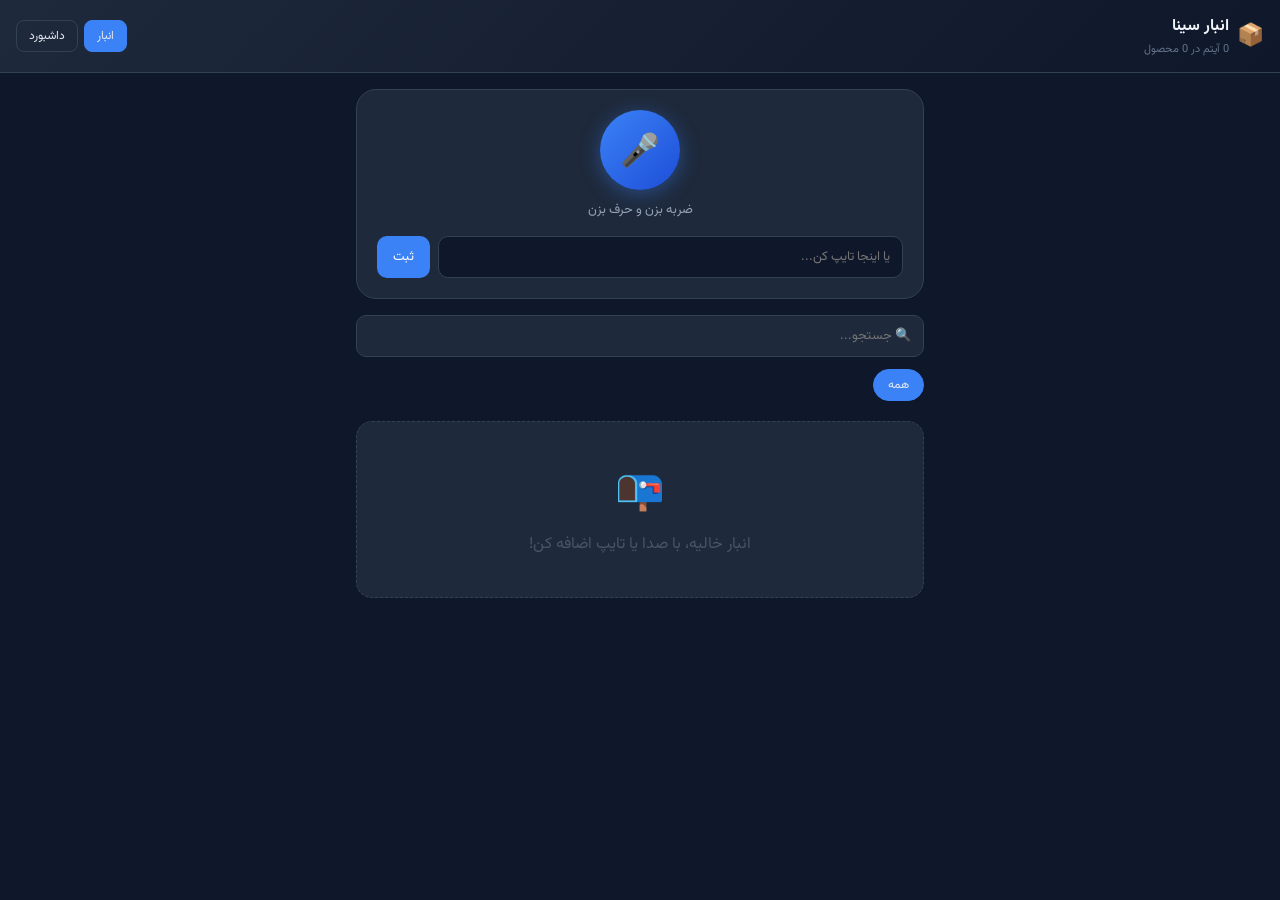
==== index.html @ e0f0f654 "Rename انبار-سینا (1).html to index.html" ====
<!DOCTYPE html>
<html lang="fa" dir="rtl">
<head>
<meta charset="UTF-8">
<meta name="viewport" content="width=device-width, initial-scale=1.0, maximum-scale=1.0">
<title>انبار سینا</title>
<link href="https://fonts.googleapis.com/css2?family=Vazirmatn:wght@400;600;700&display=swap" rel="stylesheet">
<style>
* { box-sizing: border-box; margin: 0; padding: 0; }
body {
  font-family: 'Vazirmatn', Tahoma, sans-serif;
  direction: rtl;
  background: #0f172a;
  color: #e2e8f0;
  min-height: 100vh;
}
.header {
  background: linear-gradient(135deg, #1e293b 0%, #0f172a 100%);
  border-bottom: 1px solid #334155;
  padding: 14px 16px;
  display: flex;
  align-items: center;
  justify-content: space-between;
  position: sticky;
  top: 0;
  z-index: 100;
}
.header-title { font-weight: 700; font-size: 16px; color: #f1f5f9; }
.header-sub { font-size: 11px; color: #64748b; margin-top: 2px; }
.tab-btn {
  background: transparent;
  border: 1px solid #334155;
  color: #e2e8f0;
  border-radius: 8px;
  padding: 6px 12px;
  font-size: 12px;
  cursor: pointer;
  font-family: 'Vazirmatn', Tahoma, sans-serif;
  transition: all 0.2s;
}
.tab-btn.active { background: #3b82f6; border-color: #3b82f6; }
.container { padding: 16px; max-width: 600px; margin: 0 auto; }
.voice-card {
  background: #1e293b;
  border-radius: 20px;
  padding: 20px;
  margin-bottom: 16px;
  border: 1px solid #334155;
}
.mic-wrap { text-align: center; margin-bottom: 16px; }
.mic-btn {
  width: 80px; height: 80px; border-radius: 50%;
  background: linear-gradient(135deg, #3b82f6, #1d4ed8);
  border: none; cursor: pointer; font-size: 32px;
  box-shadow: 0 4px 20px rgba(59,130,246,0.4);
  transition: all 0.3s;
  display: inline-flex; align-items: center; justify-content: center;
}
.mic-btn.listening {
  background: linear-gradient(135deg, #dc2626, #b91c1c);
  box-shadow: 0 0 0 8px rgba(220,38,38,0.2);
  animation: pulse 1s infinite;
}
.mic-btn:disabled { opacity: 0.6; cursor: not-allowed; }
@keyframes pulse {
  0%, 100% { box-shadow: 0 0 0 8px rgba(220,38,38,0.2); }
  50% { box-shadow: 0 0 0 16px rgba(220,38,38,0.05); }
}
.mic-label { margin-top: 10px; font-size: 13px; color: #94a3b8; }
.transcript-box {
  background: #0f172a; border-radius: 10px; padding: 10px 14px;
  margin-bottom: 10px; font-size: 13px; color: #cbd5e1;
  border: 1px solid #334155; display: none;
}
.transcript-box.show { display: block; }
.transcript-label { color: #64748b; font-size: 11px; }
.ai-response {
  background: #0f172a; border-radius: 10px; padding: 10px 14px;
  font-size: 13px; color: #86efac;
  border: 1px solid #166534; white-space: pre-line; display: none;
}
.ai-response.show { display: block; }
.manual-row { margin-top: 14px; display: flex; gap: 8px; }
.manual-input {
  flex: 1; background: #0f172a; border: 1px solid #334155;
  border-radius: 10px; padding: 10px 12px; color: #e2e8f0;
  font-size: 13px; direction: rtl; outline: none;
  font-family: 'Vazirmatn', Tahoma, sans-serif;
}
.manual-input:focus { border-color: #3b82f6; }
.submit-btn {
  background: #3b82f6; border: none; border-radius: 10px;
  padding: 10px 16px; color: #fff; cursor: pointer; font-size: 13px;
  font-family: 'Vazirmatn', Tahoma, sans-serif;
}
.submit-btn:disabled { opacity: 0.5; }
.search-input {
  width: 100%; background: #1e293b; border: 1px solid #334155;
  border-radius: 10px; padding: 10px 12px; color: #e2e8f0;
  font-size: 13px; direction: rtl; outline: none; margin-bottom: 12px;
  font-family: 'Vazirmatn', Tahoma, sans-serif;
}
.search-input:focus { border-color: #3b82f6; }
.cats { display: flex; gap: 8px; overflow-x: auto; margin-bottom: 16px; padding-bottom: 4px; }
.cats::-webkit-scrollbar { height: 2px; }
.cat-btn {
  background: #1e293b; border: 1px solid #334155; color: #e2e8f0;
  border-radius: 20px; padding: 6px 14px; font-size: 12px;
  cursor: pointer; white-space: nowrap;
  font-family: 'Vazirmatn', Tahoma, sans-serif;
}
.cat-btn.active { background: #3b82f6; border-color: #3b82f6; }
.empty {
  text-align: center; padding: 40px; color: #475569;
  background: #1e293b; border-radius: 16px; border: 1px dashed #334155;
}
.empty-icon { font-size: 40px; margin-bottom: 8px; }
.products { display: flex; flex-direction: column; gap: 8px; }
.product-card {
  background: #1e293b; border-radius: 14px; padding: 14px 16px;
  border: 1px solid #334155; display: flex; align-items: center;
  justify-content: space-between; gap: 10px;
}
.product-card.low { border-color: rgba(245,158,11,0.3); }
.product-info { flex: 1; min-width: 0; }
.product-name { font-weight: 600; font-size: 14px; color: #f1f5f9; }
.product-model { color: #94a3b8; font-weight: 400; }
.product-cat {
  font-size: 11px; color: #64748b; background: #0f172a;
  display: inline-block; padding: 2px 8px; border-radius: 10px; margin-top: 4px;
}
.qty-controls { display: flex; align-items: center; gap: 8px; flex-shrink: 0; }
.qty-btn {
  background: #334155; border: none; border-radius: 8px;
  width: 30px; height: 30px; color: #e2e8f0; cursor: pointer; font-size: 16px;
  display: flex; align-items: center; justify-content: center;
}
.qty-num {
  font-size: 18px; font-weight: 700; min-width: 32px; text-align: center;
  color: #86efac;
}
.qty-num.low { color: #f87171; }
.del-btn {
  background: transparent; border: none; color: #ef4444;
  cursor: pointer; font-size: 16px; padding: 0 4px;
}
.dashboard { display: grid; grid-template-columns: 1fr 1fr; gap: 12px; }
.stat-card {
  background: #1e293b; border-radius: 16px; padding: 16px;
}
.stat-icon { font-size: 24px; }
.stat-val { font-size: 28px; font-weight: 700; margin-top: 4px; }
.stat-label { font-size: 12px; color: #64748b; }
.low-list {
  grid-column: 1/-1; background: #1e293b; border-radius: 16px;
  padding: 16px; border: 1px solid rgba(245,158,11,0.2);
}
.low-title { font-size: 13px; color: #f59e0b; margin-bottom: 8px; }
.low-item {
  display: flex; justify-content: space-between;
  padding: 6px 0; border-bottom: 1px solid #334155; font-size: 13px;
}
.low-item:last-child { border-bottom: none; }
.toast {
  position: fixed; top: 80px; left: 50%; transform: translateX(-50%);
  background: #16a34a; color: #fff; padding: 10px 20px;
  border-radius: 12px; z-index: 999; font-size: 13px;
  max-width: 90vw; text-align: center;
  box-shadow: 0 4px 20px rgba(0,0,0,0.4);
  display: none; font-family: 'Vazirmatn', Tahoma, sans-serif;
}
.toast.error { background: #dc2626; }
.toast.show { display: block; }
#view-inventory { display: block; }
#view-dashboard { display: none; }
</style>
</head>
<body>

<div class="header">
  <div>
    <div style="display:flex;align-items:center;gap:8px">
      <span style="font-size:22px">📦</span>
      <div>
        <div class="header-title">انبار سینا</div>
        <div class="header-sub" id="header-stats">۰ آیتم در ۰ محصول</div>
      </div>
    </div>
  </div>
  <div style="display:flex;gap:6px">
    <button class="tab-btn active" id="tab-inv" onclick="switchView('inventory')">انبار</button>
    <button class="tab-btn" id="tab-dash" onclick="switchView('dashboard')">داشبورد</button>
  </div>
</div>

<div class="toast" id="toast"></div>

<div class="container">
  <!-- Voice Card -->
  <div class="voice-card">
    <div class="mic-wrap">
      <button class="mic-btn" id="micBtn" onclick="toggleMic()">🎤</button>
      <div class="mic-label" id="micLabel">ضربه بزن و حرف بزن</div>
    </div>
    <div class="transcript-box" id="transcriptBox">
      <span class="transcript-label">گفتی: </span>
      <span id="transcriptText"></span>
    </div>
    <div class="ai-response" id="aiResponse"></div>
    <div class="manual-row">
      <input class="manual-input" id="manualInput" placeholder="یا اینجا تایپ کن..." onkeydown="if(event.key==='Enter')submitManual()">
      <button class="submit-btn" id="submitBtn" onclick="submitManual()">ثبت</button>
    </div>
  </div>

  <!-- Inventory View -->
  <div id="view-inventory">
    <input class="search-input" id="searchInput" placeholder="🔍 جستجو..." oninput="renderProducts()">
    <div class="cats" id="catsBar"></div>
    <div id="productList"></div>
  </div>

  <!-- Dashboard View -->
  <div id="view-dashboard">
    <div class="dashboard" id="dashContent"></div>
  </div>
</div>

<script>
const STORAGE_KEY = 'sina-inventory-v1';
let products = [];
let currentCat = 'همه';
let recognition = null;
let isListening = false;
let isLoading = false;

// Load from localStorage
try {
  const saved = localStorage.getItem(STORAGE_KEY);
  if (saved) products = JSON.parse(saved);
} catch(e) {}

function save() {
  try { localStorage.setItem(STORAGE_KEY, JSON.stringify(products)); } catch(e) {}
}

function showToast(msg, type = 'success') {
  const t = document.getElementById('toast');
  t.textContent = msg;
  t.className = 'toast show' + (type === 'error' ? ' error' : '');
  setTimeout(() => t.className = 'toast', 3000);
}

function switchView(v) {
  document.getElementById('view-inventory').style.display = v === 'inventory' ? 'block' : 'none';
  document.getElementById('view-dashboard').style.display = v === 'dashboard' ? 'block' : 'none';
  document.getElementById('tab-inv').className = 'tab-btn' + (v === 'inventory' ? ' active' : '');
  document.getElementById('tab-dash').className = 'tab-btn' + (v === 'dashboard' ? ' active' : '');
  if (v === 'dashboard') renderDashboard();
}

function getCategories() {
  return ['همه', ...Array.from(new Set(products.map(p => p.category).filter(Boolean)))];
}

function renderCats() {
  const bar = document.getElementById('catsBar');
  const cats = getCategories();
  bar.innerHTML = cats.map(c =>
    `<button class="cat-btn${c === currentCat ? ' active' : ''}" onclick="setCat('${c}')">${c}</button>`
  ).join('');
}

function setCat(c) {
  currentCat = c;
  renderProducts();
}

function renderProducts() {
  const search = document.getElementById('searchInput').value.toLowerCase();
  const list = document.getElementById('productList');
  const filtered = products.filter(p => {
    const ms = p.name.toLowerCase().includes(search) || (p.model||'').toLowerCase().includes(search);
    const mc = currentCat === 'همه' || p.category === currentCat;
    return ms && mc;
  });

  renderCats();
  updateHeaderStats();

  if (filtered.length === 0) {
    list.innerHTML = `<div class="empty"><div class="empty-icon">${products.length === 0 ? '📭' : '🔍'}</div><div>${products.length === 0 ? 'انبار خالیه، با صدا یا تایپ اضافه کن!' : 'چیزی پیدا نشد'}</div></div>`;
    return;
  }

  list.innerHTML = `<div class="products">${filtered.map(p => `
    <div class="product-card${p.qty <= 2 ? ' low' : ''}">
      <div class="product-info">
        <div class="product-name">${p.name}${p.model ? ` <span class="product-model">${p.model}</span>` : ''}</div>
        <div class="product-cat">${p.category || 'متفرقه'}</div>
      </div>
      <div class="qty-controls">
        <button class="qty-btn" onclick="changeQty(${p.id}, -1)">−</button>
        <span class="qty-num${p.qty <= 2 ? ' low' : ''}">${p.qty}</span>
        <button class="qty-btn" onclick="changeQty(${p.id}, 1)">+</button>
        <button class="del-btn" onclick="deleteProduct(${p.id})">🗑️</button>
      </div>
    </div>
  `).join('')}</div>`;
}

function changeQty(id, delta) {
  products = products.map(p => p.id === id ? {...p, qty: Math.max(0, p.qty + delta)} : p);
  save(); renderProducts();
}

function deleteProduct(id) {
  const p = products.find(x => x.id === id);
  if (confirm(`«${p?.name}» حذف بشه؟`)) {
    products = products.filter(x => x.id !== id);
    save(); renderProducts();
  }
}

function updateHeaderStats() {
  const total = products.reduce((s, p) => s + p.qty, 0);
  document.getElementById('header-stats').textContent = `${total} آیتم در ${products.length} محصول`;
}

function renderDashboard() {
  const total = products.reduce((s, p) => s + p.qty, 0);
  const low = products.filter(p => p.qty <= 2);
  const cats = getCategories().length - 1;
  const d = document.getElementById('dashContent');
  d.innerHTML = `
    <div class="stat-card" style="border:1px solid rgba(59,130,246,0.15)">
      <div class="stat-icon">📦</div>
      <div class="stat-val" style="color:#3b82f6">${products.length}</div>
      <div class="stat-label">کل محصولات</div>
    </div>
    <div class="stat-card" style="border:1px solid rgba(139,92,246,0.15)">
      <div class="stat-icon">🔢</div>
      <div class="stat-val" style="color:#8b5cf6">${total}</div>
      <div class="stat-label">کل آیتم‌ها</div>
    </div>
    <div class="stat-card" style="border:1px solid rgba(245,158,11,0.15)">
      <div class="stat-icon">⚠️</div>
      <div class="stat-val" style="color:#f59e0b">${low.length}</div>
      <div class="stat-label">موجودی کم</div>
    </div>
    <div class="stat-card" style="border:1px solid rgba(16,185,129,0.15)">
      <div class="stat-icon">🗂️</div>
      <div class="stat-val" style="color:#10b981">${cats}</div>
      <div class="stat-label">دسته‌بندی</div>
    </div>
    ${low.length > 0 ? `
    <div class="low-list">
      <div class="low-title">⚠️ موجودی کم</div>
      ${low.map(p => `<div class="low-item"><span>${p.name} ${p.model||''}</span><span style="color:#f87171">${p.qty} عدد</span></div>`).join('')}
    </div>` : ''}
  `;
}

// AI Processing
async function processWithAI(text) {
  if (!text.trim()) return;
  isLoading = true;
  setLoading(true);

  const productList = products.map(p => `- ${p.name} ${p.model||''} (${p.category||'متفرقه'}): ${p.qty} عدد`).join('\n') || 'انبار خالی است';

  const aiRes = document.getElementById('aiResponse');

  const GEMINI_KEY = 'AQ.Ab8RN6In7l-IlRMKiC2ABx3DmT63C9IApYmOfCD2kWgyOU_uag';
  const prompt = `تو یک دستیار مدیریت انبار هستی. کاربر به فارسی دستور می‌دهد و تو باید دقیقاً یک JSON برگردانی بدون هیچ توضیح اضافه.

موجودی فعلی انبار:
${productList}

فرمت JSON:
{
  "type": "add" | "remove" | "set" | "query" | "list",
  "product": "نام محصول",
  "model": "مدل (اختیاری)",
  "category": "دسته‌بندی پیشنهادی (اختیاری)",
  "qty": عدد
}

قوانین:
- "اضافه کن", "داریم", "خریدیم", "آمد", "گرفتیم" → type: add
- "کم کن", "فروختیم", "رفت", "بردن", "فروش رفت" → type: remove
- "موجودی ... چقدره", "چند تا داریم" → type: query
- "لیست بده", "چی داریم", "نشون بده" → type: list
- اگر عدد نگفت qty را 1 بگذار
- اعداد فارسی را به انگلیسی تبدیل کن
- فقط JSON خالص برگردان، بدون backtick یا توضیح

دستور کاربر: ${text}`;

  try {
    const res = await fetch(`https://generativelanguage.googleapis.com/v1beta/models/gemini-2.0-flash:generateContent?key=${GEMINI_KEY}`, {
      method: 'POST',
      headers: { 'Content-Type': 'application/json', 'x-goog-api-key': GEMINI_KEY },
      body: JSON.stringify({
        contents: [{ parts: [{ text: prompt }] }]
      })
    });

    const data = await res.json();
    const raw = data.candidates?.[0]?.content?.parts?.[0]?.text || '';

    let action;
    try {
      action = JSON.parse(raw.replace(/```json|```/g, '').trim());
    } catch {
      aiRes.textContent = '❌ نتونستم دستور رو بفهمم، دوباره بگو';
      aiRes.className = 'ai-response show';
      setLoading(false); isLoading = false; return;
    }

    const { msg } = applyAction(action);
    aiRes.textContent = msg;
    aiRes.className = 'ai-response show';
    showToast(msg.split('\n')[0]);
    save(); renderProducts();

  } catch(e) {
    aiRes.textContent = '❌ خطا در اتصال به AI';
    aiRes.className = 'ai-response show';
  }
  setLoading(false); isLoading = false;
}

function applyAction(action) {
  let msg = '';
  if (action.type === 'add' || action.type === 'set') {
    const idx = products.findIndex(p =>
      p.name.includes(action.product) || action.product.includes(p.name) ||
      (p.model && action.model && (p.model.includes(action.model) || action.model.includes(p.model)))
    );
    if (idx >= 0) {
      const prev = products[idx].qty;
      products[idx].qty = action.type === 'set' ? action.qty : products[idx].qty + action.qty;
      msg = `✅ ${products[idx].name} ${action.model||''}: ${prev} → ${products[idx].qty} عدد`;
    } else {
      products.push({ id: Date.now(), name: action.product, model: action.model||'', category: action.category||'متفرقه', qty: action.qty });
      msg = `✅ محصول جدید: ${action.product} ${action.model||''} — ${action.qty} عدد`;
    }
  } else if (action.type === 'remove') {
    const idx = products.findIndex(p => p.name.includes(action.product) || action.product.includes(p.name));
    if (idx >= 0) {
      const prev = products[idx].qty;
      products[idx].qty = Math.max(0, products[idx].qty - action.qty);
      msg = `✅ ${products[idx].name}: ${prev} → ${products[idx].qty} عدد`;
    } else { msg = `⚠️ محصول «${action.product}» پیدا نشد`; }
  } else if (action.type === 'query') {
    const found = products.filter(p => p.name.includes(action.product) || action.product.includes(p.name));
    msg = found.length > 0 ? found.map(p => `📦 ${p.name} ${p.model||''}: ${p.qty} عدد`).join('\n') : `⚠️ «${action.product}» پیدا نشد`;
  } else if (action.type === 'list') {
    msg = products.length > 0 ? `📋 ${products.length} محصول در انبار` : '📋 انبار خالیه';
  }
  return { msg };
}

function setLoading(on) {
  const btn = document.getElementById('micBtn');
  const lbl = document.getElementById('micLabel');
  const sub = document.getElementById('submitBtn');
  if (on) {
    btn.textContent = '⏳'; btn.disabled = true;
    lbl.textContent = 'در حال پردازش...';
    sub.disabled = true;
  } else {
    btn.textContent = isListening ? '⏹️' : '🎤'; btn.disabled = false;
    lbl.textContent = isListening ? 'گوش می‌دم... بگو!' : 'ضربه بزن و حرف بزن';
    sub.disabled = false;
  }
}

// Voice
function toggleMic() {
  if (isLoading) return;
  if (isListening) { stopMic(); return; }
  const SR = window.SpeechRecognition || window.webkitSpeechRecognition;
  if (!SR) { showToast('مرورگرت صدا پشتیبانی نمی‌کنه — از Chrome استفاده کن', 'error'); return; }

  recognition = new SR();
  recognition.lang = 'fa-IR';
  recognition.interimResults = true;
  recognition.continuous = false;

  recognition.onstart = () => {
    isListening = true;
    document.getElementById('micBtn').className = 'mic-btn listening';
    document.getElementById('micBtn').textContent = '⏹️';
    document.getElementById('micLabel').textContent = 'گوش می‌دم... بگو!';
  };
  recognition.onend = () => {
    isListening = false;
    document.getElementById('micBtn').className = 'mic-btn';
    document.getElementById('micBtn').textContent = '🎤';
    document.getElementById('micLabel').textContent = 'ضربه بزن و حرف بزن';
  };
  recognition.onerror = (e) => {
    isListening = false;
    document.getElementById('micBtn').className = 'mic-btn';
    document.getElementById('micBtn').textContent = '🎤';
    if (e.error === 'not-allowed') showToast('دسترسی به میکروفون رد شد — از تنظیمات Chrome اجازه بده', 'error');
    else if (e.error === 'no-speech') showToast('صدایی شنیده نشد، دوباره امتحان کن', 'error');
  };
  recognition.onresult = (e) => {
    const t = Array.from(e.results).map(r => r[0].transcript).join('');
    document.getElementById('transcriptText').textContent = t;
    document.getElementById('transcriptBox').className = 'transcript-box show';
    if (e.results[e.results.length - 1].isFinal) processWithAI(t);
  };

  recognition.start();
}

function stopMic() {
  recognition?.stop();
  isListening = false;
}

function submitManual() {
  const inp = document.getElementById('manualInput');
  const text = inp.value.trim();
  if (!text || isLoading) return;
  document.getElementById('transcriptText').textContent = text;
  document.getElementById('transcriptBox').className = 'transcript-box show';
  inp.value = '';
  processWithAI(text);
}

// Init
renderProducts();
</script>
</body>
</html>
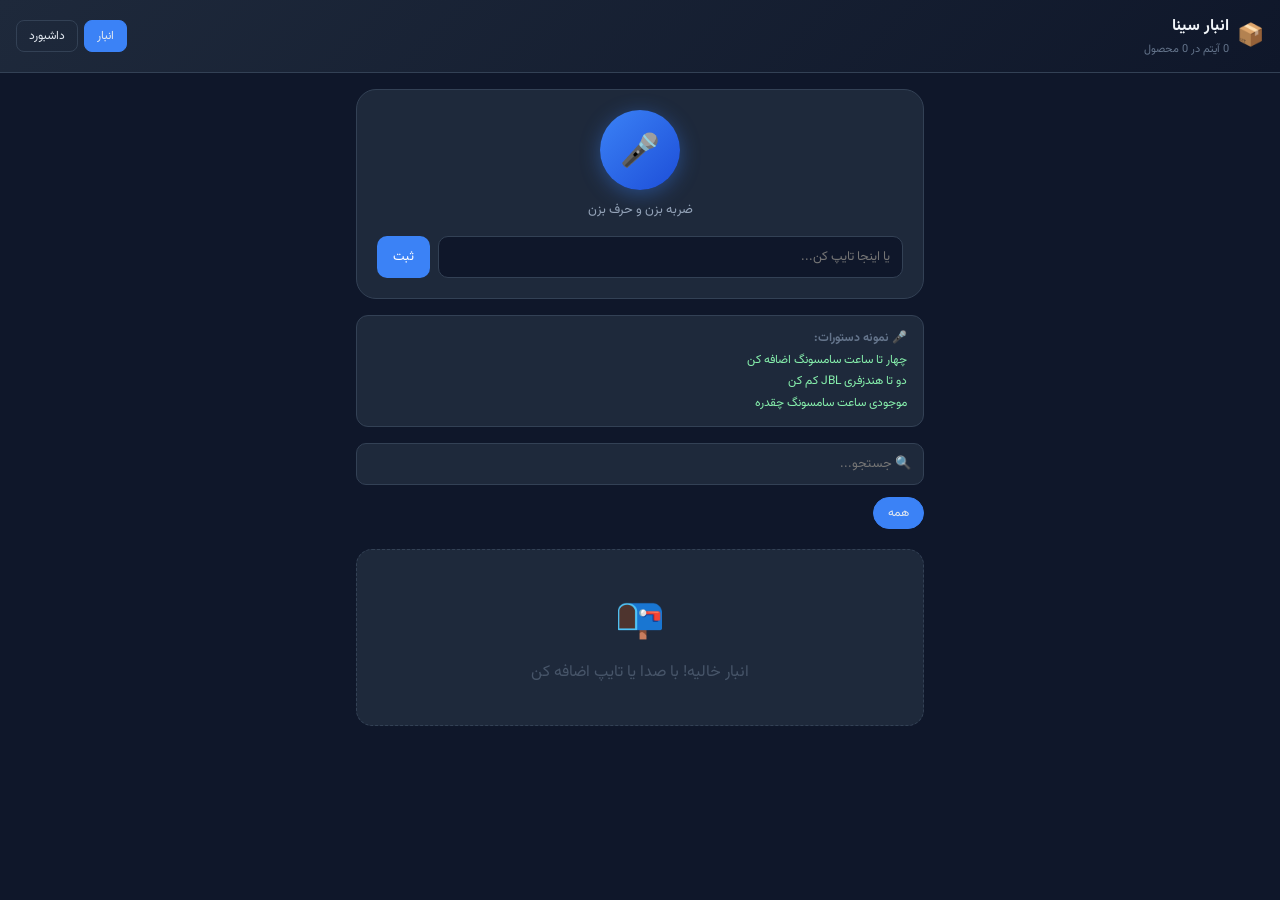
==== commit 49cf7aec: "Update index.html" ====
--- a/index.html
+++ b/index.html
@@ -7,533 +7,323 @@
 <link href="https://fonts.googleapis.com/css2?family=Vazirmatn:wght@400;600;700&display=swap" rel="stylesheet">
 <style>
 * { box-sizing: border-box; margin: 0; padding: 0; }
-body {
-  font-family: 'Vazirmatn', Tahoma, sans-serif;
-  direction: rtl;
-  background: #0f172a;
-  color: #e2e8f0;
-  min-height: 100vh;
-}
-.header {
-  background: linear-gradient(135deg, #1e293b 0%, #0f172a 100%);
-  border-bottom: 1px solid #334155;
-  padding: 14px 16px;
-  display: flex;
-  align-items: center;
-  justify-content: space-between;
-  position: sticky;
-  top: 0;
-  z-index: 100;
-}
+body { font-family: 'Vazirmatn', Tahoma, sans-serif; direction: rtl; background: #0f172a; color: #e2e8f0; min-height: 100vh; }
+.header { background: linear-gradient(135deg, #1e293b, #0f172a); border-bottom: 1px solid #334155; padding: 14px 16px; display: flex; align-items: center; justify-content: space-between; position: sticky; top: 0; z-index: 100; }
 .header-title { font-weight: 700; font-size: 16px; color: #f1f5f9; }
 .header-sub { font-size: 11px; color: #64748b; margin-top: 2px; }
-.tab-btn {
-  background: transparent;
-  border: 1px solid #334155;
-  color: #e2e8f0;
-  border-radius: 8px;
-  padding: 6px 12px;
-  font-size: 12px;
-  cursor: pointer;
-  font-family: 'Vazirmatn', Tahoma, sans-serif;
-  transition: all 0.2s;
-}
+.tab-btn { background: transparent; border: 1px solid #334155; color: #e2e8f0; border-radius: 8px; padding: 6px 12px; font-size: 12px; cursor: pointer; font-family: 'Vazirmatn', Tahoma, sans-serif; }
 .tab-btn.active { background: #3b82f6; border-color: #3b82f6; }
 .container { padding: 16px; max-width: 600px; margin: 0 auto; }
-.voice-card {
-  background: #1e293b;
-  border-radius: 20px;
-  padding: 20px;
-  margin-bottom: 16px;
-  border: 1px solid #334155;
-}
+.voice-card { background: #1e293b; border-radius: 20px; padding: 20px; margin-bottom: 16px; border: 1px solid #334155; }
 .mic-wrap { text-align: center; margin-bottom: 16px; }
-.mic-btn {
-  width: 80px; height: 80px; border-radius: 50%;
-  background: linear-gradient(135deg, #3b82f6, #1d4ed8);
-  border: none; cursor: pointer; font-size: 32px;
-  box-shadow: 0 4px 20px rgba(59,130,246,0.4);
-  transition: all 0.3s;
-  display: inline-flex; align-items: center; justify-content: center;
-}
-.mic-btn.listening {
-  background: linear-gradient(135deg, #dc2626, #b91c1c);
-  box-shadow: 0 0 0 8px rgba(220,38,38,0.2);
-  animation: pulse 1s infinite;
-}
-.mic-btn:disabled { opacity: 0.6; cursor: not-allowed; }
-@keyframes pulse {
-  0%, 100% { box-shadow: 0 0 0 8px rgba(220,38,38,0.2); }
-  50% { box-shadow: 0 0 0 16px rgba(220,38,38,0.05); }
-}
+.mic-btn { width: 80px; height: 80px; border-radius: 50%; background: linear-gradient(135deg, #3b82f6, #1d4ed8); border: none; cursor: pointer; font-size: 32px; box-shadow: 0 4px 20px rgba(59,130,246,0.4); transition: all 0.3s; display: inline-flex; align-items: center; justify-content: center; }
+.mic-btn.listening { background: linear-gradient(135deg, #dc2626, #b91c1c); animation: pulse 1s infinite; }
+.mic-btn:disabled { opacity: 0.6; }
+@keyframes pulse { 0%,100% { box-shadow: 0 0 0 8px rgba(220,38,38,0.2); } 50% { box-shadow: 0 0 0 16px rgba(220,38,38,0.05); } }
 .mic-label { margin-top: 10px; font-size: 13px; color: #94a3b8; }
-.transcript-box {
-  background: #0f172a; border-radius: 10px; padding: 10px 14px;
-  margin-bottom: 10px; font-size: 13px; color: #cbd5e1;
-  border: 1px solid #334155; display: none;
-}
-.transcript-box.show { display: block; }
-.transcript-label { color: #64748b; font-size: 11px; }
-.ai-response {
-  background: #0f172a; border-radius: 10px; padding: 10px 14px;
-  font-size: 13px; color: #86efac;
-  border: 1px solid #166534; white-space: pre-line; display: none;
-}
-.ai-response.show { display: block; }
+.result-box { background: #0f172a; border-radius: 10px; padding: 10px 14px; margin-top: 10px; font-size: 13px; border: 1px solid #334155; display: none; white-space: pre-line; }
+.result-box.show { display: block; }
+.result-box.success { color: #86efac; border-color: #166534; }
+.result-box.error { color: #fca5a5; border-color: #7f1d1d; }
+.transcript { color: #94a3b8; font-size: 11px; margin-bottom: 4px; }
 .manual-row { margin-top: 14px; display: flex; gap: 8px; }
-.manual-input {
-  flex: 1; background: #0f172a; border: 1px solid #334155;
-  border-radius: 10px; padding: 10px 12px; color: #e2e8f0;
-  font-size: 13px; direction: rtl; outline: none;
-  font-family: 'Vazirmatn', Tahoma, sans-serif;
-}
+.manual-input { flex: 1; background: #0f172a; border: 1px solid #334155; border-radius: 10px; padding: 10px 12px; color: #e2e8f0; font-size: 13px; direction: rtl; outline: none; font-family: 'Vazirmatn', Tahoma, sans-serif; }
 .manual-input:focus { border-color: #3b82f6; }
-.submit-btn {
-  background: #3b82f6; border: none; border-radius: 10px;
-  padding: 10px 16px; color: #fff; cursor: pointer; font-size: 13px;
-  font-family: 'Vazirmatn', Tahoma, sans-serif;
-}
+.submit-btn { background: #3b82f6; border: none; border-radius: 10px; padding: 10px 16px; color: #fff; cursor: pointer; font-size: 13px; font-family: 'Vazirmatn', Tahoma, sans-serif; }
 .submit-btn:disabled { opacity: 0.5; }
-.search-input {
-  width: 100%; background: #1e293b; border: 1px solid #334155;
-  border-radius: 10px; padding: 10px 12px; color: #e2e8f0;
-  font-size: 13px; direction: rtl; outline: none; margin-bottom: 12px;
-  font-family: 'Vazirmatn', Tahoma, sans-serif;
-}
-.search-input:focus { border-color: #3b82f6; }
+.search-input { width: 100%; background: #1e293b; border: 1px solid #334155; border-radius: 10px; padding: 10px 12px; color: #e2e8f0; font-size: 13px; direction: rtl; outline: none; margin-bottom: 12px; font-family: 'Vazirmatn', Tahoma, sans-serif; }
 .cats { display: flex; gap: 8px; overflow-x: auto; margin-bottom: 16px; padding-bottom: 4px; }
-.cats::-webkit-scrollbar { height: 2px; }
-.cat-btn {
-  background: #1e293b; border: 1px solid #334155; color: #e2e8f0;
-  border-radius: 20px; padding: 6px 14px; font-size: 12px;
-  cursor: pointer; white-space: nowrap;
-  font-family: 'Vazirmatn', Tahoma, sans-serif;
-}
+.cat-btn { background: #1e293b; border: 1px solid #334155; color: #e2e8f0; border-radius: 20px; padding: 6px 14px; font-size: 12px; cursor: pointer; white-space: nowrap; font-family: 'Vazirmatn', Tahoma, sans-serif; }
 .cat-btn.active { background: #3b82f6; border-color: #3b82f6; }
-.empty {
-  text-align: center; padding: 40px; color: #475569;
-  background: #1e293b; border-radius: 16px; border: 1px dashed #334155;
-}
-.empty-icon { font-size: 40px; margin-bottom: 8px; }
-.products { display: flex; flex-direction: column; gap: 8px; }
-.product-card {
-  background: #1e293b; border-radius: 14px; padding: 14px 16px;
-  border: 1px solid #334155; display: flex; align-items: center;
-  justify-content: space-between; gap: 10px;
-}
+.empty { text-align: center; padding: 40px; color: #475569; background: #1e293b; border-radius: 16px; border: 1px dashed #334155; }
+.product-card { background: #1e293b; border-radius: 14px; padding: 14px 16px; border: 1px solid #334155; display: flex; align-items: center; justify-content: space-between; gap: 10px; margin-bottom: 8px; }
 .product-card.low { border-color: rgba(245,158,11,0.3); }
-.product-info { flex: 1; min-width: 0; }
 .product-name { font-weight: 600; font-size: 14px; color: #f1f5f9; }
 .product-model { color: #94a3b8; font-weight: 400; }
-.product-cat {
-  font-size: 11px; color: #64748b; background: #0f172a;
-  display: inline-block; padding: 2px 8px; border-radius: 10px; margin-top: 4px;
-}
+.product-cat { font-size: 11px; color: #64748b; background: #0f172a; display: inline-block; padding: 2px 8px; border-radius: 10px; margin-top: 4px; }
 .qty-controls { display: flex; align-items: center; gap: 8px; flex-shrink: 0; }
-.qty-btn {
-  background: #334155; border: none; border-radius: 8px;
-  width: 30px; height: 30px; color: #e2e8f0; cursor: pointer; font-size: 16px;
-  display: flex; align-items: center; justify-content: center;
-}
-.qty-num {
-  font-size: 18px; font-weight: 700; min-width: 32px; text-align: center;
-  color: #86efac;
-}
+.qty-btn { background: #334155; border: none; border-radius: 8px; width: 30px; height: 30px; color: #e2e8f0; cursor: pointer; font-size: 16px; }
+.qty-num { font-size: 18px; font-weight: 700; min-width: 32px; text-align: center; color: #86efac; }
 .qty-num.low { color: #f87171; }
-.del-btn {
-  background: transparent; border: none; color: #ef4444;
-  cursor: pointer; font-size: 16px; padding: 0 4px;
-}
+.del-btn { background: transparent; border: none; color: #ef4444; cursor: pointer; font-size: 16px; }
 .dashboard { display: grid; grid-template-columns: 1fr 1fr; gap: 12px; }
-.stat-card {
-  background: #1e293b; border-radius: 16px; padding: 16px;
-}
-.stat-icon { font-size: 24px; }
+.stat-card { background: #1e293b; border-radius: 16px; padding: 16px; }
 .stat-val { font-size: 28px; font-weight: 700; margin-top: 4px; }
 .stat-label { font-size: 12px; color: #64748b; }
-.low-list {
-  grid-column: 1/-1; background: #1e293b; border-radius: 16px;
-  padding: 16px; border: 1px solid rgba(245,158,11,0.2);
-}
-.low-title { font-size: 13px; color: #f59e0b; margin-bottom: 8px; }
-.low-item {
-  display: flex; justify-content: space-between;
-  padding: 6px 0; border-bottom: 1px solid #334155; font-size: 13px;
-}
-.low-item:last-child { border-bottom: none; }
-.toast {
-  position: fixed; top: 80px; left: 50%; transform: translateX(-50%);
-  background: #16a34a; color: #fff; padding: 10px 20px;
-  border-radius: 12px; z-index: 999; font-size: 13px;
-  max-width: 90vw; text-align: center;
-  box-shadow: 0 4px 20px rgba(0,0,0,0.4);
-  display: none; font-family: 'Vazirmatn', Tahoma, sans-serif;
-}
+.low-list { grid-column: 1/-1; background: #1e293b; border-radius: 16px; padding: 16px; border: 1px solid rgba(245,158,11,0.2); }
+.low-item { display: flex; justify-content: space-between; padding: 6px 0; border-bottom: 1px solid #334155; font-size: 13px; }
+.toast { position: fixed; top: 80px; left: 50%; transform: translateX(-50%); background: #16a34a; color: #fff; padding: 10px 20px; border-radius: 12px; z-index: 999; font-size: 13px; max-width: 90vw; text-align: center; box-shadow: 0 4px 20px rgba(0,0,0,0.4); display: none; font-family: 'Vazirmatn', Tahoma, sans-serif; }
 .toast.error { background: #dc2626; }
 .toast.show { display: block; }
-#view-inventory { display: block; }
-#view-dashboard { display: none; }
+.hint { background: #1e293b; border-radius: 12px; padding: 12px 16px; margin-bottom: 16px; border: 1px solid #334155; font-size: 12px; color: #64748b; line-height: 1.8; }
+.hint span { color: #86efac; }
 </style>
 </head>
 <body>
-
 <div class="header">
-  <div>
-    <div style="display:flex;align-items:center;gap:8px">
-      <span style="font-size:22px">📦</span>
-      <div>
-        <div class="header-title">انبار سینا</div>
-        <div class="header-sub" id="header-stats">۰ آیتم در ۰ محصول</div>
-      </div>
+  <div style="display:flex;align-items:center;gap:8px">
+    <span style="font-size:22px">📦</span>
+    <div>
+      <div class="header-title">انبار سینا</div>
+      <div class="header-sub" id="headerStats">۰ آیتم در ۰ محصول</div>
     </div>
   </div>
   <div style="display:flex;gap:6px">
-    <button class="tab-btn active" id="tab-inv" onclick="switchView('inventory')">انبار</button>
-    <button class="tab-btn" id="tab-dash" onclick="switchView('dashboard')">داشبورد</button>
+    <button class="tab-btn active" onclick="switchView('inventory')">انبار</button>
+    <button class="tab-btn" onclick="switchView('dashboard')">داشبورد</button>
   </div>
 </div>
 
 <div class="toast" id="toast"></div>
 
 <div class="container">
-  <!-- Voice Card -->
   <div class="voice-card">
     <div class="mic-wrap">
       <button class="mic-btn" id="micBtn" onclick="toggleMic()">🎤</button>
       <div class="mic-label" id="micLabel">ضربه بزن و حرف بزن</div>
     </div>
-    <div class="transcript-box" id="transcriptBox">
-      <span class="transcript-label">گفتی: </span>
-      <span id="transcriptText"></span>
+    <div class="result-box" id="resultBox">
+      <div class="transcript" id="transcriptEl"></div>
+      <div id="resultMsg"></div>
     </div>
-    <div class="ai-response" id="aiResponse"></div>
     <div class="manual-row">
       <input class="manual-input" id="manualInput" placeholder="یا اینجا تایپ کن..." onkeydown="if(event.key==='Enter')submitManual()">
       <button class="submit-btn" id="submitBtn" onclick="submitManual()">ثبت</button>
     </div>
   </div>
 
-  <!-- Inventory View -->
-  <div id="view-inventory">
+  <div class="hint">
+    🎤 <strong>نمونه دستورات:</strong><br>
+    <span>چهار تا ساعت سامسونگ اضافه کن</span><br>
+    <span>دو تا هندزفری JBL کم کن</span><br>
+    <span>موجودی ساعت سامسونگ چقدره</span>
+  </div>
+
+  <div id="viewInventory">
     <input class="search-input" id="searchInput" placeholder="🔍 جستجو..." oninput="renderProducts()">
     <div class="cats" id="catsBar"></div>
     <div id="productList"></div>
   </div>
 
-  <!-- Dashboard View -->
-  <div id="view-dashboard">
+  <div id="viewDashboard" style="display:none">
     <div class="dashboard" id="dashContent"></div>
   </div>
 </div>
 
 <script>
-const STORAGE_KEY = 'sina-inventory-v1';
+const WORKER_URL = 'https://anbar-api.sfarnam73.workers.dev';
+const STORAGE_KEY = 'sina-anbar-v3';
 let products = [];
 let currentCat = 'همه';
 let recognition = null;
 let isListening = false;
 let isLoading = false;
 
-// Load from localStorage
-try {
-  const saved = localStorage.getItem(STORAGE_KEY);
-  if (saved) products = JSON.parse(saved);
-} catch(e) {}
-
-function save() {
-  try { localStorage.setItem(STORAGE_KEY, JSON.stringify(products)); } catch(e) {}
-}
-
-function showToast(msg, type = 'success') {
+try { const s = localStorage.getItem(STORAGE_KEY); if(s) products = JSON.parse(s); } catch(e){}
+
+function save() { try { localStorage.setItem(STORAGE_KEY, JSON.stringify(products)); } catch(e){} }
+
+function showToast(msg, type='success') {
   const t = document.getElementById('toast');
   t.textContent = msg;
-  t.className = 'toast show' + (type === 'error' ? ' error' : '');
+  t.className = 'toast show' + (type==='error' ? ' error' : '');
   setTimeout(() => t.className = 'toast', 3000);
 }
 
 function switchView(v) {
-  document.getElementById('view-inventory').style.display = v === 'inventory' ? 'block' : 'none';
-  document.getElementById('view-dashboard').style.display = v === 'dashboard' ? 'block' : 'none';
-  document.getElementById('tab-inv').className = 'tab-btn' + (v === 'inventory' ? ' active' : '');
-  document.getElementById('tab-dash').className = 'tab-btn' + (v === 'dashboard' ? ' active' : '');
-  if (v === 'dashboard') renderDashboard();
-}
-
-function getCategories() {
-  return ['همه', ...Array.from(new Set(products.map(p => p.category).filter(Boolean)))];
-}
-
-function renderCats() {
-  const bar = document.getElementById('catsBar');
-  const cats = getCategories();
-  bar.innerHTML = cats.map(c =>
-    `<button class="cat-btn${c === currentCat ? ' active' : ''}" onclick="setCat('${c}')">${c}</button>`
-  ).join('');
-}
-
-function setCat(c) {
-  currentCat = c;
-  renderProducts();
-}
-
-function renderProducts() {
-  const search = document.getElementById('searchInput').value.toLowerCase();
-  const list = document.getElementById('productList');
-  const filtered = products.filter(p => {
-    const ms = p.name.toLowerCase().includes(search) || (p.model||'').toLowerCase().includes(search);
-    const mc = currentCat === 'همه' || p.category === currentCat;
-    return ms && mc;
-  });
-
-  renderCats();
-  updateHeaderStats();
-
-  if (filtered.length === 0) {
-    list.innerHTML = `<div class="empty"><div class="empty-icon">${products.length === 0 ? '📭' : '🔍'}</div><div>${products.length === 0 ? 'انبار خالیه، با صدا یا تایپ اضافه کن!' : 'چیزی پیدا نشد'}</div></div>`;
-    return;
-  }
-
-  list.innerHTML = `<div class="products">${filtered.map(p => `
-    <div class="product-card${p.qty <= 2 ? ' low' : ''}">
-      <div class="product-info">
-        <div class="product-name">${p.name}${p.model ? ` <span class="product-model">${p.model}</span>` : ''}</div>
-        <div class="product-cat">${p.category || 'متفرقه'}</div>
-      </div>
-      <div class="qty-controls">
-        <button class="qty-btn" onclick="changeQty(${p.id}, -1)">−</button>
-        <span class="qty-num${p.qty <= 2 ? ' low' : ''}">${p.qty}</span>
-        <button class="qty-btn" onclick="changeQty(${p.id}, 1)">+</button>
-        <button class="del-btn" onclick="deleteProduct(${p.id})">🗑️</button>
-      </div>
-    </div>
-  `).join('')}</div>`;
-}
-
-function changeQty(id, delta) {
-  products = products.map(p => p.id === id ? {...p, qty: Math.max(0, p.qty + delta)} : p);
-  save(); renderProducts();
-}
-
-function deleteProduct(id) {
-  const p = products.find(x => x.id === id);
-  if (confirm(`«${p?.name}» حذف بشه؟`)) {
-    products = products.filter(x => x.id !== id);
-    save(); renderProducts();
-  }
-}
-
-function updateHeaderStats() {
-  const total = products.reduce((s, p) => s + p.qty, 0);
-  document.getElementById('header-stats').textContent = `${total} آیتم در ${products.length} محصول`;
-}
-
-function renderDashboard() {
-  const total = products.reduce((s, p) => s + p.qty, 0);
-  const low = products.filter(p => p.qty <= 2);
-  const cats = getCategories().length - 1;
-  const d = document.getElementById('dashContent');
-  d.innerHTML = `
-    <div class="stat-card" style="border:1px solid rgba(59,130,246,0.15)">
-      <div class="stat-icon">📦</div>
-      <div class="stat-val" style="color:#3b82f6">${products.length}</div>
-      <div class="stat-label">کل محصولات</div>
-    </div>
-    <div class="stat-card" style="border:1px solid rgba(139,92,246,0.15)">
-      <div class="stat-icon">🔢</div>
-      <div class="stat-val" style="color:#8b5cf6">${total}</div>
-      <div class="stat-label">کل آیتم‌ها</div>
-    </div>
-    <div class="stat-card" style="border:1px solid rgba(245,158,11,0.15)">
-      <div class="stat-icon">⚠️</div>
-      <div class="stat-val" style="color:#f59e0b">${low.length}</div>
-      <div class="stat-label">موجودی کم</div>
-    </div>
-    <div class="stat-card" style="border:1px solid rgba(16,185,129,0.15)">
-      <div class="stat-icon">🗂️</div>
-      <div class="stat-val" style="color:#10b981">${cats}</div>
-      <div class="stat-label">دسته‌بندی</div>
-    </div>
-    ${low.length > 0 ? `
-    <div class="low-list">
-      <div class="low-title">⚠️ موجودی کم</div>
-      ${low.map(p => `<div class="low-item"><span>${p.name} ${p.model||''}</span><span style="color:#f87171">${p.qty} عدد</span></div>`).join('')}
-    </div>` : ''}
-  `;
-}
-
-// AI Processing
-async function processWithAI(text) {
-  if (!text.trim()) return;
-  isLoading = true;
+  document.getElementById('viewInventory').style.display = v==='inventory' ? 'block' : 'none';
+  document.getElementById('viewDashboard').style.display = v==='dashboard' ? 'block' : 'none';
+  if(v==='dashboard') renderDashboard();
+}
+
+function setLoading(on) {
+  isLoading = on;
+  const btn = document.getElementById('micBtn');
+  const sub = document.getElementById('submitBtn');
+  btn.disabled = on;
+  sub.disabled = on;
+  if(on) { btn.textContent = '⏳'; document.getElementById('micLabel').textContent = 'در حال پردازش...'; }
+  else if(!isListening) { btn.textContent = '🎤'; document.getElementById('micLabel').textContent = 'ضربه بزن و حرف بزن'; }
+}
+
+async function processText(text) {
+  if(!text.trim() || isLoading) return;
   setLoading(true);
 
-  const productList = products.map(p => `- ${p.name} ${p.model||''} (${p.category||'متفرقه'}): ${p.qty} عدد`).join('\n') || 'انبار خالی است';
-
-  const aiRes = document.getElementById('aiResponse');
-
-  const GEMINI_KEY = 'AQ.Ab8RN6In7l-IlRMKiC2ABx3DmT63C9IApYmOfCD2kWgyOU_uag';
-  const prompt = `تو یک دستیار مدیریت انبار هستی. کاربر به فارسی دستور می‌دهد و تو باید دقیقاً یک JSON برگردانی بدون هیچ توضیح اضافه.
-
-موجودی فعلی انبار:
-${productList}
-
-فرمت JSON:
-{
-  "type": "add" | "remove" | "set" | "query" | "list",
-  "product": "نام محصول",
-  "model": "مدل (اختیاری)",
-  "category": "دسته‌بندی پیشنهادی (اختیاری)",
-  "qty": عدد
-}
-
-قوانین:
-- "اضافه کن", "داریم", "خریدیم", "آمد", "گرفتیم" → type: add
-- "کم کن", "فروختیم", "رفت", "بردن", "فروش رفت" → type: remove
-- "موجودی ... چقدره", "چند تا داریم" → type: query
-- "لیست بده", "چی داریم", "نشون بده" → type: list
-- اگر عدد نگفت qty را 1 بگذار
-- اعداد فارسی را به انگلیسی تبدیل کن
-- فقط JSON خالص برگردان، بدون backtick یا توضیح
-
-دستور کاربر: ${text}`;
+  document.getElementById('transcriptEl').textContent = 'گفتی: ' + text;
+  const box = document.getElementById('resultBox');
+  const msgEl = document.getElementById('resultMsg');
+  box.className = 'result-box show';
+  msgEl.textContent = '⏳ در حال پردازش...';
 
   try {
-    const res = await fetch(`https://generativelanguage.googleapis.com/v1beta/models/gemini-2.0-flash:generateContent?key=${GEMINI_KEY}`, {
+    const res = await fetch(WORKER_URL, {
       method: 'POST',
-      headers: { 'Content-Type': 'application/json', 'x-goog-api-key': GEMINI_KEY },
-      body: JSON.stringify({
-        contents: [{ parts: [{ text: prompt }] }]
-      })
+      headers: { 'Content-Type': 'application/json' },
+      body: JSON.stringify({ text: text, inventory: products })
     });
 
     const data = await res.json();
-    const raw = data.candidates?.[0]?.content?.parts?.[0]?.text || '';
+    if(data.error) throw new Error(data.error);
 
     let action;
-    try {
-      action = JSON.parse(raw.replace(/```json|```/g, '').trim());
-    } catch {
-      aiRes.textContent = '❌ نتونستم دستور رو بفهمم، دوباره بگو';
-      aiRes.className = 'ai-response show';
-      setLoading(false); isLoading = false; return;
-    }
-
-    const { msg } = applyAction(action);
-    aiRes.textContent = msg;
-    aiRes.className = 'ai-response show';
-    showToast(msg.split('\n')[0]);
-    save(); renderProducts();
+    try { action = JSON.parse(data.result); }
+    catch(e) { throw new Error('پاسخ نامعتبر از AI'); }
+
+    const { msg, success } = applyAction(action);
+    msgEl.textContent = msg;
+    box.className = 'result-box show ' + (success ? 'success' : 'error');
+    showToast(msg.split('\n')[0], success ? 'success' : 'error');
+    save();
+    renderProducts();
 
   } catch(e) {
-    aiRes.textContent = '❌ خطا در اتصال به AI';
-    aiRes.className = 'ai-response show';
-  }
-  setLoading(false); isLoading = false;
+    msgEl.textContent = '❌ ' + (e.message || 'خطا در اتصال');
+    box.className = 'result-box show error';
+    showToast('خطا در اتصال', 'error');
+  }
+
+  setLoading(false);
 }
 
 function applyAction(action) {
   let msg = '';
-  if (action.type === 'add' || action.type === 'set') {
-    const idx = products.findIndex(p =>
-      p.name.includes(action.product) || action.product.includes(p.name) ||
-      (p.model && action.model && (p.model.includes(action.model) || action.model.includes(p.model)))
-    );
-    if (idx >= 0) {
+  let success = true;
+
+  if(action.type === 'list') {
+    msg = products.length > 0 ? '📋 ' + products.length + ' محصول در انبار' : '📋 انبار خالیه';
+  }
+  else if(action.type === 'query') {
+    const found = products.filter(p => p.name.includes(action.product) || action.product.includes(p.name));
+    msg = found.length > 0 ? found.map(p => '📦 ' + p.name + ' ' + (p.model||'') + ': ' + p.qty + ' عدد').join('\n') : '⚠️ پیدا نشد';
+  }
+  else if(action.type === 'add' || action.type === 'set') {
+    const idx = products.findIndex(p => p.name.includes(action.product) || action.product.includes(p.name));
+    if(idx >= 0) {
       const prev = products[idx].qty;
       products[idx].qty = action.type === 'set' ? action.qty : products[idx].qty + action.qty;
-      msg = `✅ ${products[idx].name} ${action.model||''}: ${prev} → ${products[idx].qty} عدد`;
+      msg = '✅ ' + products[idx].name + ': ' + prev + ' → ' + products[idx].qty + ' عدد';
     } else {
       products.push({ id: Date.now(), name: action.product, model: action.model||'', category: action.category||'متفرقه', qty: action.qty });
-      msg = `✅ محصول جدید: ${action.product} ${action.model||''} — ${action.qty} عدد`;
+      msg = '✅ اضافه شد: ' + action.product + ' — ' + action.qty + ' عدد';
     }
-  } else if (action.type === 'remove') {
+  }
+  else if(action.type === 'remove') {
     const idx = products.findIndex(p => p.name.includes(action.product) || action.product.includes(p.name));
-    if (idx >= 0) {
+    if(idx >= 0) {
       const prev = products[idx].qty;
       products[idx].qty = Math.max(0, products[idx].qty - action.qty);
-      msg = `✅ ${products[idx].name}: ${prev} → ${products[idx].qty} عدد`;
-    } else { msg = `⚠️ محصول «${action.product}» پیدا نشد`; }
-  } else if (action.type === 'query') {
-    const found = products.filter(p => p.name.includes(action.product) || action.product.includes(p.name));
-    msg = found.length > 0 ? found.map(p => `📦 ${p.name} ${p.model||''}: ${p.qty} عدد`).join('\n') : `⚠️ «${action.product}» پیدا نشد`;
-  } else if (action.type === 'list') {
-    msg = products.length > 0 ? `📋 ${products.length} محصول در انبار` : '📋 انبار خالیه';
-  }
-  return { msg };
-}
-
-function setLoading(on) {
-  const btn = document.getElementById('micBtn');
-  const lbl = document.getElementById('micLabel');
-  const sub = document.getElementById('submitBtn');
-  if (on) {
-    btn.textContent = '⏳'; btn.disabled = true;
-    lbl.textContent = 'در حال پردازش...';
-    sub.disabled = true;
-  } else {
-    btn.textContent = isListening ? '⏹️' : '🎤'; btn.disabled = false;
-    lbl.textContent = isListening ? 'گوش می‌دم... بگو!' : 'ضربه بزن و حرف بزن';
-    sub.disabled = false;
-  }
-}
-
-// Voice
+      msg = '✅ ' + products[idx].name + ': ' + prev + ' → ' + products[idx].qty + ' عدد';
+    } else {
+      msg = '⚠️ محصول پیدا نشد';
+      success = false;
+    }
+  }
+  return { msg, success };
+}
+
+function submitManual() {
+  const inp = document.getElementById('manualInput');
+  const text = inp.value.trim();
+  if(!text) return;
+  inp.value = '';
+  processText(text);
+}
+
 function toggleMic() {
-  if (isLoading) return;
-  if (isListening) { stopMic(); return; }
+  if(isLoading) return;
+  if(isListening) { recognition && recognition.stop(); return; }
   const SR = window.SpeechRecognition || window.webkitSpeechRecognition;
-  if (!SR) { showToast('مرورگرت صدا پشتیبانی نمی‌کنه — از Chrome استفاده کن', 'error'); return; }
+  if(!SR) { showToast('از Chrome استفاده کن', 'error'); return; }
 
   recognition = new SR();
   recognition.lang = 'fa-IR';
   recognition.interimResults = true;
-  recognition.continuous = false;
 
   recognition.onstart = () => {
     isListening = true;
     document.getElementById('micBtn').className = 'mic-btn listening';
     document.getElementById('micBtn').textContent = '⏹️';
-    document.getElementById('micLabel').textContent = 'گوش می‌دم... بگو!';
+    document.getElementById('micLabel').textContent = 'گوش می‌دم...';
   };
   recognition.onend = () => {
     isListening = false;
-    document.getElementById('micBtn').className = 'mic-btn';
-    document.getElementById('micBtn').textContent = '🎤';
-    document.getElementById('micLabel').textContent = 'ضربه بزن و حرف بزن';
+    if(!isLoading) {
+      document.getElementById('micBtn').className = 'mic-btn';
+      document.getElementById('micBtn').textContent = '🎤';
+      document.getElementById('micLabel').textContent = 'ضربه بزن و حرف بزن';
+    }
   };
-  recognition.onerror = (e) => {
-    isListening = false;
-    document.getElementById('micBtn').className = 'mic-btn';
-    document.getElementById('micBtn').textContent = '🎤';
-    if (e.error === 'not-allowed') showToast('دسترسی به میکروفون رد شد — از تنظیمات Chrome اجازه بده', 'error');
-    else if (e.error === 'no-speech') showToast('صدایی شنیده نشد، دوباره امتحان کن', 'error');
-  };
+  recognition.onerror = () => { isListening = false; };
   recognition.onresult = (e) => {
     const t = Array.from(e.results).map(r => r[0].transcript).join('');
-    document.getElementById('transcriptText').textContent = t;
-    document.getElementById('transcriptBox').className = 'transcript-box show';
-    if (e.results[e.results.length - 1].isFinal) processWithAI(t);
+    if(e.results[e.results.length-1].isFinal) processText(t);
+    else document.getElementById('transcriptEl').textContent = 'می‌گه: ' + t;
   };
-
   recognition.start();
 }
 
-function stopMic() {
-  recognition?.stop();
-  isListening = false;
-}
-
-function submitManual() {
-  const inp = document.getElementById('manualInput');
-  const text = inp.value.trim();
-  if (!text || isLoading) return;
-  document.getElementById('transcriptText').textContent = text;
-  document.getElementById('transcriptBox').className = 'transcript-box show';
-  inp.value = '';
-  processWithAI(text);
-}
-
-// Init
+function getCategories() { return ['همه', ...new Set(products.map(p => p.category).filter(Boolean))]; }
+
+function updateStats() {
+  const total = products.reduce((s,p) => s+p.qty, 0);
+  document.getElementById('headerStats').textContent = total + ' آیتم در ' + products.length + ' محصول';
+}
+
+function renderCats() {
+  document.getElementById('catsBar').innerHTML = getCategories().map(c =>
+    '<button class="cat-btn' + (c===currentCat?' active':'') + '" onclick="currentCat=\'' + c + '\';renderProducts()">' + c + '</button>'
+  ).join('');
+}
+
+function renderProducts() {
+  const search = document.getElementById('searchInput').value.toLowerCase();
+  const filtered = products.filter(p => {
+    const ms = p.name.toLowerCase().includes(search) || (p.model||'').toLowerCase().includes(search);
+    const mc = currentCat==='همه' || p.category===currentCat;
+    return ms && mc;
+  });
+  renderCats(); updateStats();
+  const list = document.getElementById('productList');
+  if(!filtered.length) {
+    list.innerHTML = '<div class="empty"><div style="font-size:40px">' + (products.length===0?'📭':'🔍') + '</div><div style="margin-top:8px">' + (products.length===0?'انبار خالیه! با صدا یا تایپ اضافه کن':'چیزی پیدا نشد') + '</div></div>';
+    return;
+  }
+  list.innerHTML = filtered.map(p =>
+    '<div class="product-card' + (p.qty<=2?' low':'') + '">' +
+    '<div><div class="product-name">' + p.name + (p.model?' <span class="product-model">'+p.model+'</span>':'') + '</div>' +
+    '<div class="product-cat">' + (p.category||'متفرقه') + '</div></div>' +
+    '<div class="qty-controls">' +
+    '<button class="qty-btn" onclick="changeQty(' + p.id + ',-1)">−</button>' +
+    '<span class="qty-num' + (p.qty<=2?' low':'') + '">' + p.qty + '</span>' +
+    '<button class="qty-btn" onclick="changeQty(' + p.id + ',1)">+</button>' +
+    '<button class="del-btn" onclick="delProduct(' + p.id + ')">🗑️</button>' +
+    '</div></div>'
+  ).join('');
+}
+
+function changeQty(id, d) {
+  products = products.map(p => p.id===id ? {...p, qty: Math.max(0, p.qty+d)} : p);
+  save(); renderProducts();
+}
+
+function delProduct(id) {
+  const p = products.find(x => x.id===id);
+  if(confirm('«' + p.name + '» حذف بشه؟')) { products = products.filter(x => x.id!==id); save(); renderProducts(); }
+}
+
+function renderDashboard() {
+  const total = products.reduce((s,p) => s+p.qty, 0);
+  const low = products.filter(p => p.qty<=2);
+  const cats = getCategories().length - 1;
+  document.getElementById('dashContent').innerHTML =
+    '<div class="stat-card" style="border:1px solid rgba(59,130,246,0.2)"><div style="font-size:24px">📦</div><div class="stat-val" style="color:#3b82f6">' + products.length + '</div><div class="stat-label">کل محصولات</div></div>' +
+    '<div class="stat-card" style="border:1px solid rgba(139,92,246,0.2)"><div style="font-size:24px">🔢</div><div class="stat-val" style="color:#8b5cf6">' + total + '</div><div class="stat-label">کل آیتم‌ها</div></div>' +
+    '<div class="stat-card" style="border:1px solid rgba(245,158,11,0.2)"><div style="font-size:24px">⚠️</div><div class="stat-val" style="color:#f59e0b">' + low.length + '</div><div class="stat-label">موجودی کم</div></div>' +
+    '<div class="stat-card" style="border:1px solid rgba(16,185,129,0.2)"><div style="font-size:24px">🗂️</div><div class="stat-val" style="color:#10b981">' + cats + '</div><div class="stat-label">دسته‌بندی</div></div>' +
+    (low.length > 0 ? '<div class="low-list"><div style="color:#f59e0b;margin-bottom:8px">⚠️ موجودی کم</div>' + low.map(p => '<div class="low-item"><span>' + p.name + ' ' + (p.model||'') + '</span><span style="color:#f87171">' + p.qty + ' عدد</span></div>').join('') + '</div>' : '');
+}
+
 renderProducts();
 </script>
 </body>
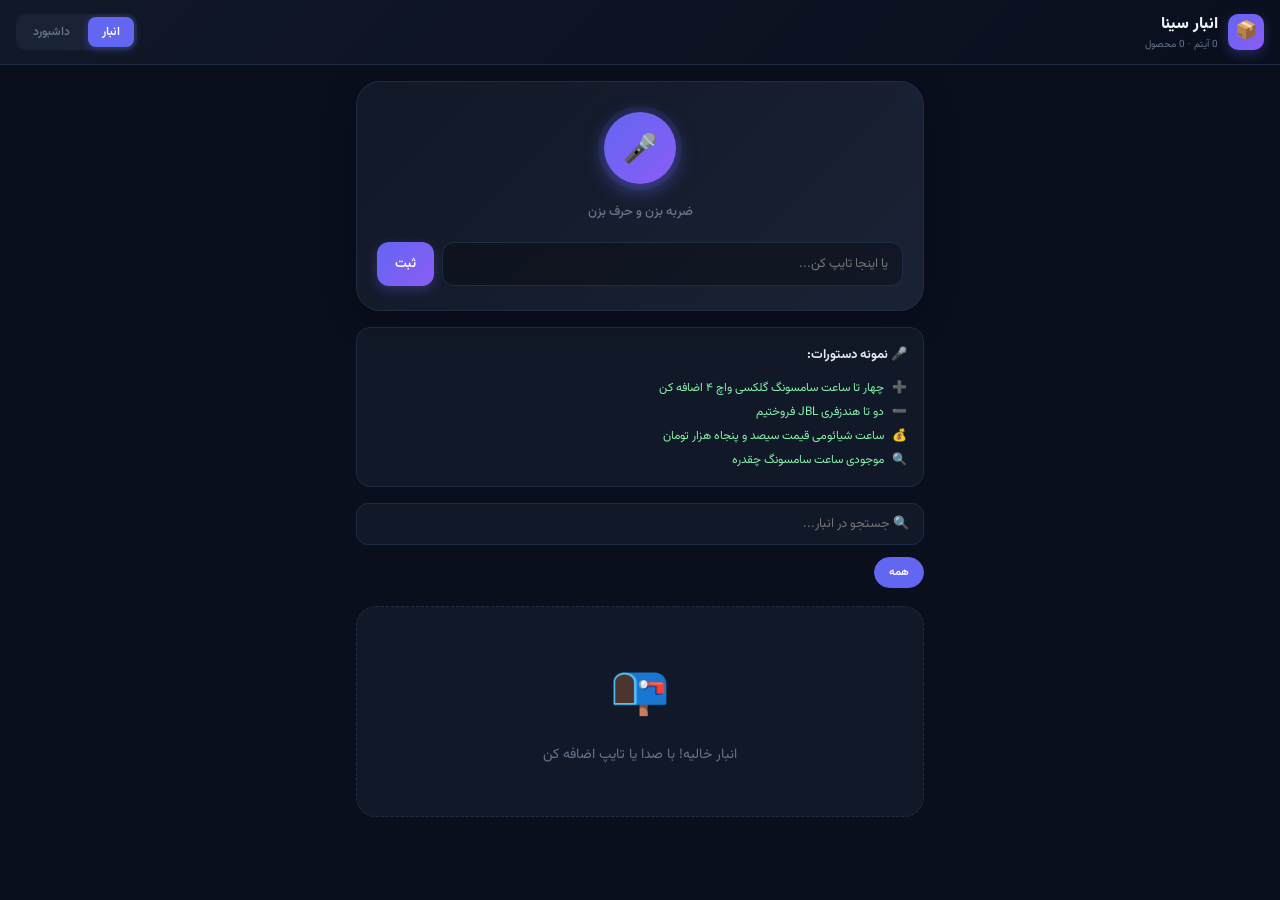
==== commit 8aa375f3: "Update index.html" ====
--- a/index.html
+++ b/index.html
@@ -4,71 +4,231 @@
 <meta charset="UTF-8">
 <meta name="viewport" content="width=device-width, initial-scale=1.0, maximum-scale=1.0">
 <title>انبار سینا</title>
-<link href="https://fonts.googleapis.com/css2?family=Vazirmatn:wght@400;600;700&display=swap" rel="stylesheet">
+<link href="https://fonts.googleapis.com/css2?family=Vazirmatn:wght@300;400;600;700;800&display=swap" rel="stylesheet">
 <style>
 * { box-sizing: border-box; margin: 0; padding: 0; }
-body { font-family: 'Vazirmatn', Tahoma, sans-serif; direction: rtl; background: #0f172a; color: #e2e8f0; min-height: 100vh; }
-.header { background: linear-gradient(135deg, #1e293b, #0f172a); border-bottom: 1px solid #334155; padding: 14px 16px; display: flex; align-items: center; justify-content: space-between; position: sticky; top: 0; z-index: 100; }
-.header-title { font-weight: 700; font-size: 16px; color: #f1f5f9; }
-.header-sub { font-size: 11px; color: #64748b; margin-top: 2px; }
-.tab-btn { background: transparent; border: 1px solid #334155; color: #e2e8f0; border-radius: 8px; padding: 6px 12px; font-size: 12px; cursor: pointer; font-family: 'Vazirmatn', Tahoma, sans-serif; }
-.tab-btn.active { background: #3b82f6; border-color: #3b82f6; }
+:root {
+  --bg: #0a0f1e;
+  --card: #111827;
+  --card2: #1a2235;
+  --border: #1e2d45;
+  --accent: #6366f1;
+  --accent2: #8b5cf6;
+  --green: #10b981;
+  --red: #ef4444;
+  --yellow: #f59e0b;
+  --text: #e2e8f0;
+  --muted: #64748b;
+}
+body { font-family: 'Vazirmatn', Tahoma, sans-serif; direction: rtl; background: var(--bg); color: var(--text); min-height: 100vh; }
+
+/* Header */
+.header {
+  background: linear-gradient(135deg, #111827 0%, #0a0f1e 100%);
+  border-bottom: 1px solid var(--border);
+  padding: 12px 16px;
+  display: flex; align-items: center; justify-content: space-between;
+  position: sticky; top: 0; z-index: 100;
+  backdrop-filter: blur(10px);
+}
+.logo { display: flex; align-items: center; gap: 10px; }
+.logo-icon {
+  width: 36px; height: 36px; border-radius: 10px;
+  background: linear-gradient(135deg, var(--accent), var(--accent2));
+  display: flex; align-items: center; justify-content: center; font-size: 18px;
+  box-shadow: 0 4px 12px rgba(99,102,241,0.3);
+}
+.logo-text { font-weight: 800; font-size: 16px; color: #f1f5f9; }
+.logo-sub { font-size: 10px; color: var(--muted); }
+.tabs { display: flex; gap: 4px; background: var(--card2); border-radius: 10px; padding: 3px; }
+.tab-btn {
+  background: transparent; border: none; color: var(--muted);
+  border-radius: 8px; padding: 6px 14px; font-size: 12px; cursor: pointer;
+  font-family: 'Vazirmatn', Tahoma, sans-serif; transition: all 0.2s; font-weight: 600;
+}
+.tab-btn.active { background: var(--accent); color: #fff; box-shadow: 0 2px 8px rgba(99,102,241,0.4); }
+
+/* Stats bar */
+.stats-bar {
+  display: flex; gap: 8px; padding: 12px 16px; overflow-x: auto;
+  background: var(--card); border-bottom: 1px solid var(--border);
+}
+.stat-item { flex-shrink: 0; text-align: center; }
+.stat-val { font-size: 18px; font-weight: 800; }
+.stat-lbl { font-size: 10px; color: var(--muted); }
+.stat-sep { width: 1px; background: var(--border); flex-shrink: 0; }
+
+/* Container */
 .container { padding: 16px; max-width: 600px; margin: 0 auto; }
-.voice-card { background: #1e293b; border-radius: 20px; padding: 20px; margin-bottom: 16px; border: 1px solid #334155; }
-.mic-wrap { text-align: center; margin-bottom: 16px; }
-.mic-btn { width: 80px; height: 80px; border-radius: 50%; background: linear-gradient(135deg, #3b82f6, #1d4ed8); border: none; cursor: pointer; font-size: 32px; box-shadow: 0 4px 20px rgba(59,130,246,0.4); transition: all 0.3s; display: inline-flex; align-items: center; justify-content: center; }
-.mic-btn.listening { background: linear-gradient(135deg, #dc2626, #b91c1c); animation: pulse 1s infinite; }
-.mic-btn:disabled { opacity: 0.6; }
-@keyframes pulse { 0%,100% { box-shadow: 0 0 0 8px rgba(220,38,38,0.2); } 50% { box-shadow: 0 0 0 16px rgba(220,38,38,0.05); } }
-.mic-label { margin-top: 10px; font-size: 13px; color: #94a3b8; }
-.result-box { background: #0f172a; border-radius: 10px; padding: 10px 14px; margin-top: 10px; font-size: 13px; border: 1px solid #334155; display: none; white-space: pre-line; }
+
+/* Voice card */
+.voice-card {
+  background: linear-gradient(135deg, #111827 0%, #1a2235 100%);
+  border-radius: 24px; padding: 24px 20px; margin-bottom: 16px;
+  border: 1px solid var(--border);
+  box-shadow: 0 8px 32px rgba(0,0,0,0.3);
+  position: relative; overflow: hidden;
+}
+.voice-card::before {
+  content: ''; position: absolute; top: -50%; right: -30%;
+  width: 200px; height: 200px; border-radius: 50%;
+  background: radial-gradient(circle, rgba(99,102,241,0.1) 0%, transparent 70%);
+  pointer-events: none;
+}
+.mic-wrap { text-align: center; margin-bottom: 20px; }
+.mic-outer {
+  display: inline-block; padding: 6px; border-radius: 50%;
+  background: rgba(99,102,241,0.1); margin-bottom: 12px;
+  transition: all 0.3s;
+}
+.mic-outer.listening { background: rgba(220,38,38,0.15); animation: outerPulse 1.5s infinite; }
+@keyframes outerPulse { 0%,100%{transform:scale(1);opacity:1} 50%{transform:scale(1.1);opacity:0.8} }
+.mic-btn {
+  width: 72px; height: 72px; border-radius: 50%;
+  background: linear-gradient(135deg, var(--accent), var(--accent2));
+  border: none; cursor: pointer; font-size: 28px;
+  box-shadow: 0 6px 20px rgba(99,102,241,0.5);
+  transition: all 0.3s; display: flex; align-items: center; justify-content: center;
+}
+.mic-btn.listening {
+  background: linear-gradient(135deg, #dc2626, #b91c1c);
+  box-shadow: 0 6px 20px rgba(220,38,38,0.5);
+  animation: micPulse 1s infinite;
+}
+@keyframes micPulse { 0%,100%{box-shadow:0 6px 20px rgba(220,38,38,0.5)} 50%{box-shadow:0 6px 30px rgba(220,38,38,0.8)} }
+.mic-btn:disabled { opacity: 0.5; cursor: not-allowed; }
+.mic-label { font-size: 13px; color: var(--muted); font-weight: 500; }
+.mic-timer { font-size: 11px; color: var(--accent); margin-top: 4px; display: none; }
+.mic-timer.show { display: block; }
+
+.result-box {
+  border-radius: 14px; padding: 12px 16px; margin-top: 14px;
+  font-size: 13px; display: none; white-space: pre-line;
+  line-height: 1.8; border: 1px solid var(--border);
+  background: rgba(0,0,0,0.2);
+}
 .result-box.show { display: block; }
-.result-box.success { color: #86efac; border-color: #166534; }
-.result-box.error { color: #fca5a5; border-color: #7f1d1d; }
-.transcript { color: #94a3b8; font-size: 11px; margin-bottom: 4px; }
-.manual-row { margin-top: 14px; display: flex; gap: 8px; }
-.manual-input { flex: 1; background: #0f172a; border: 1px solid #334155; border-radius: 10px; padding: 10px 12px; color: #e2e8f0; font-size: 13px; direction: rtl; outline: none; font-family: 'Vazirmatn', Tahoma, sans-serif; }
-.manual-input:focus { border-color: #3b82f6; }
-.submit-btn { background: #3b82f6; border: none; border-radius: 10px; padding: 10px 16px; color: #fff; cursor: pointer; font-size: 13px; font-family: 'Vazirmatn', Tahoma, sans-serif; }
-.submit-btn:disabled { opacity: 0.5; }
-.search-input { width: 100%; background: #1e293b; border: 1px solid #334155; border-radius: 10px; padding: 10px 12px; color: #e2e8f0; font-size: 13px; direction: rtl; outline: none; margin-bottom: 12px; font-family: 'Vazirmatn', Tahoma, sans-serif; }
-.cats { display: flex; gap: 8px; overflow-x: auto; margin-bottom: 16px; padding-bottom: 4px; }
-.cat-btn { background: #1e293b; border: 1px solid #334155; color: #e2e8f0; border-radius: 20px; padding: 6px 14px; font-size: 12px; cursor: pointer; white-space: nowrap; font-family: 'Vazirmatn', Tahoma, sans-serif; }
-.cat-btn.active { background: #3b82f6; border-color: #3b82f6; }
-.empty { text-align: center; padding: 40px; color: #475569; background: #1e293b; border-radius: 16px; border: 1px dashed #334155; }
-.product-card { background: #1e293b; border-radius: 14px; padding: 14px 16px; border: 1px solid #334155; display: flex; align-items: center; justify-content: space-between; gap: 10px; margin-bottom: 8px; }
-.product-card.low { border-color: rgba(245,158,11,0.3); }
-.product-name { font-weight: 600; font-size: 14px; color: #f1f5f9; }
-.product-model { color: #94a3b8; font-weight: 400; }
-.product-cat { font-size: 11px; color: #64748b; background: #0f172a; display: inline-block; padding: 2px 8px; border-radius: 10px; margin-top: 4px; }
+.result-box.success { color: #86efac; border-color: rgba(16,185,129,0.3); background: rgba(16,185,129,0.05); }
+.result-box.error { color: #fca5a5; border-color: rgba(239,68,68,0.3); background: rgba(239,68,68,0.05); }
+.transcript { color: var(--muted); font-size: 11px; margin-bottom: 6px; }
+
+.manual-row { margin-top: 16px; display: flex; gap: 8px; }
+.manual-input {
+  flex: 1; background: rgba(0,0,0,0.3); border: 1px solid var(--border);
+  border-radius: 12px; padding: 11px 14px; color: var(--text);
+  font-size: 13px; direction: rtl; outline: none;
+  font-family: 'Vazirmatn', Tahoma, sans-serif; transition: border 0.2s;
+}
+.manual-input:focus { border-color: var(--accent); }
+.submit-btn {
+  background: linear-gradient(135deg, var(--accent), var(--accent2));
+  border: none; border-radius: 12px; padding: 11px 18px;
+  color: #fff; cursor: pointer; font-size: 13px;
+  font-family: 'Vazirmatn', Tahoma, sans-serif; font-weight: 600;
+  box-shadow: 0 4px 12px rgba(99,102,241,0.3); transition: all 0.2s;
+}
+.submit-btn:hover { transform: translateY(-1px); box-shadow: 0 6px 16px rgba(99,102,241,0.4); }
+.submit-btn:disabled { opacity: 0.5; transform: none; }
+
+/* Hint */
+.hint {
+  background: var(--card); border-radius: 14px; padding: 14px 16px;
+  margin-bottom: 16px; border: 1px solid var(--border); font-size: 12px;
+  color: var(--muted); line-height: 2;
+}
+.hint-title { color: var(--text); font-weight: 700; font-size: 13px; margin-bottom: 8px; }
+.hint-item { display: flex; align-items: center; gap: 8px; }
+.hint-item span { color: #86efac; }
+
+/* Search & filter */
+.search-row { display: flex; gap: 8px; margin-bottom: 12px; }
+.search-input {
+  flex: 1; background: var(--card); border: 1px solid var(--border);
+  border-radius: 12px; padding: 10px 14px; color: var(--text);
+  font-size: 13px; direction: rtl; outline: none;
+  font-family: 'Vazirmatn', Tahoma, sans-serif;
+}
+.search-input:focus { border-color: var(--accent); }
+.cats { display: flex; gap: 6px; overflow-x: auto; margin-bottom: 14px; padding-bottom: 4px; }
+.cats::-webkit-scrollbar { height: 2px; }
+.cat-btn {
+  background: var(--card); border: 1px solid var(--border); color: var(--muted);
+  border-radius: 20px; padding: 6px 14px; font-size: 11px; cursor: pointer;
+  white-space: nowrap; font-family: 'Vazirmatn', Tahoma, sans-serif;
+  font-weight: 600; transition: all 0.2s;
+}
+.cat-btn.active { background: var(--accent); border-color: var(--accent); color: #fff; }
+
+/* Product cards */
+.product-card {
+  background: var(--card); border-radius: 16px; padding: 14px 16px;
+  border: 1px solid var(--border); display: flex; align-items: center;
+  gap: 12px; margin-bottom: 8px; transition: all 0.2s;
+}
+.product-card:hover { border-color: var(--accent); transform: translateY(-1px); }
+.product-card.low { border-color: rgba(245,158,11,0.4); }
+.product-info { flex: 1; min-width: 0; }
+.product-name { font-weight: 700; font-size: 14px; color: #f1f5f9; }
+.product-model { color: var(--muted); font-weight: 400; font-size: 13px; }
+.product-meta { display: flex; gap: 8px; margin-top: 4px; flex-wrap: wrap; }
+.product-cat {
+  font-size: 10px; color: var(--muted); background: var(--card2);
+  padding: 2px 8px; border-radius: 6px;
+}
+.product-price { font-size: 11px; color: #fcd34d; background: rgba(251,191,36,0.1); padding: 2px 8px; border-radius: 6px; }
 .qty-controls { display: flex; align-items: center; gap: 8px; flex-shrink: 0; }
-.qty-btn { background: #334155; border: none; border-radius: 8px; width: 30px; height: 30px; color: #e2e8f0; cursor: pointer; font-size: 16px; }
-.qty-num { font-size: 18px; font-weight: 700; min-width: 32px; text-align: center; color: #86efac; }
-.qty-num.low { color: #f87171; }
-.del-btn { background: transparent; border: none; color: #ef4444; cursor: pointer; font-size: 16px; }
+.qty-btn {
+  background: var(--card2); border: 1px solid var(--border); border-radius: 8px;
+  width: 30px; height: 30px; color: var(--text); cursor: pointer; font-size: 16px;
+  transition: all 0.2s; display: flex; align-items: center; justify-content: center;
+}
+.qty-btn:hover { background: var(--accent); border-color: var(--accent); }
+.qty-num { font-size: 18px; font-weight: 800; min-width: 32px; text-align: center; color: var(--green); }
+.qty-num.low { color: var(--red); }
+.del-btn { background: transparent; border: none; color: rgba(239,68,68,0.5); cursor: pointer; font-size: 14px; transition: color 0.2s; }
+.del-btn:hover { color: var(--red); }
+
+/* Empty */
+.empty { text-align: center; padding: 50px 20px; color: var(--muted); background: var(--card); border-radius: 20px; border: 1px dashed var(--border); }
+.empty-icon { font-size: 48px; margin-bottom: 12px; }
+.empty-text { font-size: 14px; }
+
+/* Dashboard */
 .dashboard { display: grid; grid-template-columns: 1fr 1fr; gap: 12px; }
-.stat-card { background: #1e293b; border-radius: 16px; padding: 16px; }
-.stat-val { font-size: 28px; font-weight: 700; margin-top: 4px; }
-.stat-label { font-size: 12px; color: #64748b; }
-.low-list { grid-column: 1/-1; background: #1e293b; border-radius: 16px; padding: 16px; border: 1px solid rgba(245,158,11,0.2); }
-.low-item { display: flex; justify-content: space-between; padding: 6px 0; border-bottom: 1px solid #334155; font-size: 13px; }
-.toast { position: fixed; top: 80px; left: 50%; transform: translateX(-50%); background: #16a34a; color: #fff; padding: 10px 20px; border-radius: 12px; z-index: 999; font-size: 13px; max-width: 90vw; text-align: center; box-shadow: 0 4px 20px rgba(0,0,0,0.4); display: none; font-family: 'Vazirmatn', Tahoma, sans-serif; }
-.toast.error { background: #dc2626; }
-.toast.show { display: block; }
-.hint { background: #1e293b; border-radius: 12px; padding: 12px 16px; margin-bottom: 16px; border: 1px solid #334155; font-size: 12px; color: #64748b; line-height: 1.8; }
-.hint span { color: #86efac; }
+.dash-card { background: var(--card); border-radius: 16px; padding: 16px; border: 1px solid var(--border); }
+.dash-icon { font-size: 24px; margin-bottom: 8px; }
+.dash-val { font-size: 28px; font-weight: 800; }
+.dash-lbl { font-size: 11px; color: var(--muted); margin-top: 2px; }
+.low-list { grid-column: 1/-1; background: var(--card); border-radius: 16px; padding: 16px; border: 1px solid rgba(245,158,11,0.2); }
+.low-title { font-size: 13px; color: var(--yellow); margin-bottom: 10px; font-weight: 700; }
+.low-item { display: flex; justify-content: space-between; padding: 8px 0; border-bottom: 1px solid var(--border); font-size: 13px; }
+.low-item:last-child { border-bottom: none; }
+
+/* Toast */
+.toast {
+  position: fixed; top: 80px; left: 50%; transform: translateX(-50%);
+  background: var(--green); color: #fff; padding: 12px 24px;
+  border-radius: 14px; z-index: 999; font-size: 13px; font-weight: 600;
+  max-width: 90vw; text-align: center;
+  box-shadow: 0 8px 24px rgba(0,0,0,0.4); display: none;
+  font-family: 'Vazirmatn', Tahoma, sans-serif;
+}
+.toast.error { background: var(--red); }
+.toast.show { display: block; animation: toastIn 0.3s ease; }
+@keyframes toastIn { from{opacity:0;transform:translateX(-50%) translateY(-10px)} to{opacity:1;transform:translateX(-50%) translateY(0)} }
 </style>
 </head>
 <body>
+
 <div class="header">
-  <div style="display:flex;align-items:center;gap:8px">
-    <span style="font-size:22px">📦</span>
+  <div class="logo">
+    <div class="logo-icon">📦</div>
     <div>
-      <div class="header-title">انبار سینا</div>
-      <div class="header-sub" id="headerStats">۰ آیتم در ۰ محصول</div>
+      <div class="logo-text">انبار سینا</div>
+      <div class="logo-sub" id="headerStats">در حال بارگذاری...</div>
     </div>
   </div>
-  <div style="display:flex;gap:6px">
+  <div class="tabs">
     <button class="tab-btn active" onclick="switchView('inventory')">انبار</button>
     <button class="tab-btn" onclick="switchView('dashboard')">داشبورد</button>
   </div>
@@ -77,10 +237,14 @@
 <div class="toast" id="toast"></div>
 
 <div class="container">
+  <!-- Voice Card -->
   <div class="voice-card">
     <div class="mic-wrap">
-      <button class="mic-btn" id="micBtn" onclick="toggleMic()">🎤</button>
+      <div class="mic-outer" id="micOuter">
+        <button class="mic-btn" id="micBtn" onclick="toggleMic()">🎤</button>
+      </div>
       <div class="mic-label" id="micLabel">ضربه بزن و حرف بزن</div>
+      <div class="mic-timer" id="micTimer">⏱ در حال ضبط...</div>
     </div>
     <div class="result-box" id="resultBox">
       <div class="transcript" id="transcriptEl"></div>
@@ -92,19 +256,25 @@
     </div>
   </div>
 
+  <!-- Hint -->
   <div class="hint">
-    🎤 <strong>نمونه دستورات:</strong><br>
-    <span>چهار تا ساعت سامسونگ اضافه کن</span><br>
-    <span>دو تا هندزفری JBL کم کن</span><br>
-    <span>موجودی ساعت سامسونگ چقدره</span>
+    <div class="hint-title">🎤 نمونه دستورات:</div>
+    <div class="hint-item">➕ <span>چهار تا ساعت سامسونگ گلکسی واچ ۴ اضافه کن</span></div>
+    <div class="hint-item">➖ <span>دو تا هندزفری JBL فروختیم</span></div>
+    <div class="hint-item">💰 <span>ساعت شیائومی قیمت سیصد و پنجاه هزار تومان</span></div>
+    <div class="hint-item">🔍 <span>موجودی ساعت سامسونگ چقدره</span></div>
   </div>
 
+  <!-- Inventory View -->
   <div id="viewInventory">
-    <input class="search-input" id="searchInput" placeholder="🔍 جستجو..." oninput="renderProducts()">
+    <div class="search-row">
+      <input class="search-input" id="searchInput" placeholder="🔍 جستجو در انبار..." oninput="renderProducts()">
+    </div>
     <div class="cats" id="catsBar"></div>
     <div id="productList"></div>
   </div>
 
+  <!-- Dashboard View -->
   <div id="viewDashboard" style="display:none">
     <div class="dashboard" id="dashContent"></div>
   </div>
@@ -112,12 +282,14 @@
 
 <script>
 const WORKER_URL = 'https://anbar-api.sfarnam73.workers.dev';
-const STORAGE_KEY = 'sina-anbar-v3';
+const STORAGE_KEY = 'sina-anbar-v4';
 let products = [];
 let currentCat = 'همه';
 let recognition = null;
 let isListening = false;
 let isLoading = false;
+let silenceTimer = null;
+let recordingTimer = null;
 
 try { const s = localStorage.getItem(STORAGE_KEY); if(s) products = JSON.parse(s); } catch(e){}
 
@@ -125,31 +297,34 @@
 
 function showToast(msg, type='success') {
   const t = document.getElementById('toast');
-  t.textContent = msg;
+  t.textContent = msg.split('\n')[0];
   t.className = 'toast show' + (type==='error' ? ' error' : '');
-  setTimeout(() => t.className = 'toast', 3000);
+  setTimeout(() => t.className = 'toast', 3500);
 }
 
 function switchView(v) {
   document.getElementById('viewInventory').style.display = v==='inventory' ? 'block' : 'none';
   document.getElementById('viewDashboard').style.display = v==='dashboard' ? 'block' : 'none';
+  document.querySelectorAll('.tab-btn').forEach((b,i) => b.className = 'tab-btn' + (i===(v==='inventory'?0:1) ? ' active' : ''));
   if(v==='dashboard') renderDashboard();
 }
 
 function setLoading(on) {
   isLoading = on;
-  const btn = document.getElementById('micBtn');
-  const sub = document.getElementById('submitBtn');
-  btn.disabled = on;
-  sub.disabled = on;
-  if(on) { btn.textContent = '⏳'; document.getElementById('micLabel').textContent = 'در حال پردازش...'; }
-  else if(!isListening) { btn.textContent = '🎤'; document.getElementById('micLabel').textContent = 'ضربه بزن و حرف بزن'; }
+  document.getElementById('micBtn').disabled = on;
+  document.getElementById('submitBtn').disabled = on;
+  if(on) {
+    document.getElementById('micBtn').textContent = '⏳';
+    document.getElementById('micLabel').textContent = 'در حال پردازش...';
+  } else if(!isListening) {
+    document.getElementById('micBtn').textContent = '🎤';
+    document.getElementById('micLabel').textContent = 'ضربه بزن و حرف بزن';
+  }
 }
 
 async function processText(text) {
   if(!text.trim() || isLoading) return;
   setLoading(true);
-
   document.getElementById('transcriptEl').textContent = 'گفتی: ' + text;
   const box = document.getElementById('resultBox');
   const msgEl = document.getElementById('resultMsg');
@@ -160,64 +335,54 @@
     const res = await fetch(WORKER_URL, {
       method: 'POST',
       headers: { 'Content-Type': 'application/json' },
-      body: JSON.stringify({ text: text, inventory: products })
+      body: JSON.stringify({ text, inventory: products })
     });
-
     const data = await res.json();
     if(data.error) throw new Error(data.error);
-
     let action;
-    try { action = JSON.parse(data.result); }
-    catch(e) { throw new Error('پاسخ نامعتبر از AI'); }
-
+    try { action = JSON.parse(data.result); } catch(e) { throw new Error('پاسخ نامعتبر'); }
     const { msg, success } = applyAction(action);
     msgEl.textContent = msg;
     box.className = 'result-box show ' + (success ? 'success' : 'error');
-    showToast(msg.split('\n')[0], success ? 'success' : 'error');
-    save();
-    renderProducts();
-
+    showToast(msg, success ? 'success' : 'error');
+    save(); renderProducts();
   } catch(e) {
     msgEl.textContent = '❌ ' + (e.message || 'خطا در اتصال');
     box.className = 'result-box show error';
-    showToast('خطا در اتصال', 'error');
+    showToast('خطا: ' + e.message, 'error');
   }
-
   setLoading(false);
 }
 
 function applyAction(action) {
-  let msg = '';
-  let success = true;
-
+  let msg = '', success = true;
   if(action.type === 'list') {
     msg = products.length > 0 ? '📋 ' + products.length + ' محصول در انبار' : '📋 انبار خالیه';
-  }
-  else if(action.type === 'query') {
+  } else if(action.type === 'query') {
     const found = products.filter(p => p.name.includes(action.product) || action.product.includes(p.name));
-    msg = found.length > 0 ? found.map(p => '📦 ' + p.name + ' ' + (p.model||'') + ': ' + p.qty + ' عدد').join('\n') : '⚠️ پیدا نشد';
-  }
-  else if(action.type === 'add' || action.type === 'set') {
+    msg = found.length > 0 ? found.map(p => '📦 ' + p.name + ' ' + (p.model||'') + ': ' + p.qty + ' عدد' + (p.price ? ' | ' + p.price.toLocaleString() + ' تومان' : '')).join('\n') : '⚠️ پیدا نشد';
+  } else if(action.type === 'price') {
+    const idx = products.findIndex(p => p.name.includes(action.product) || action.product.includes(p.name));
+    if(idx >= 0) { products[idx].price = action.price; msg = '✅ قیمت ' + products[idx].name + ' ثبت شد: ' + action.price.toLocaleString() + ' تومان'; }
+    else { msg = '⚠️ محصول پیدا نشد'; success = false; }
+  } else if(action.type === 'add' || action.type === 'set') {
     const idx = products.findIndex(p => p.name.includes(action.product) || action.product.includes(p.name));
     if(idx >= 0) {
       const prev = products[idx].qty;
       products[idx].qty = action.type === 'set' ? action.qty : products[idx].qty + action.qty;
+      if(action.price) products[idx].price = action.price;
       msg = '✅ ' + products[idx].name + ': ' + prev + ' → ' + products[idx].qty + ' عدد';
     } else {
-      products.push({ id: Date.now(), name: action.product, model: action.model||'', category: action.category||'متفرقه', qty: action.qty });
+      products.push({ id: Date.now(), name: action.product, model: action.model||'', category: action.category||'متفرقه', qty: action.qty, price: action.price||0 });
       msg = '✅ اضافه شد: ' + action.product + ' — ' + action.qty + ' عدد';
     }
-  }
-  else if(action.type === 'remove') {
+  } else if(action.type === 'remove') {
     const idx = products.findIndex(p => p.name.includes(action.product) || action.product.includes(p.name));
     if(idx >= 0) {
       const prev = products[idx].qty;
       products[idx].qty = Math.max(0, products[idx].qty - action.qty);
       msg = '✅ ' + products[idx].name + ': ' + prev + ' → ' + products[idx].qty + ' عدد';
-    } else {
-      msg = '⚠️ محصول پیدا نشد';
-      success = false;
-    }
+    } else { msg = '⚠️ محصول پیدا نشد'; success = false; }
   }
   return { msg, success };
 }
@@ -230,44 +395,80 @@
   processText(text);
 }
 
+function stopMic(finalText) {
+  clearTimeout(silenceTimer);
+  clearTimeout(recordingTimer);
+  recognition && recognition.stop();
+  isListening = false;
+  document.getElementById('micBtn').className = 'mic-btn';
+  document.getElementById('micOuter').className = 'mic-outer';
+  document.getElementById('micBtn').textContent = '🎤';
+  document.getElementById('micLabel').textContent = 'ضربه بزن و حرف بزن';
+  document.getElementById('micTimer').className = 'mic-timer';
+  if(finalText && finalText.trim()) processText(finalText);
+}
+
 function toggleMic() {
   if(isLoading) return;
-  if(isListening) { recognition && recognition.stop(); return; }
+  if(isListening) { stopMic(''); return; }
+
   const SR = window.SpeechRecognition || window.webkitSpeechRecognition;
   if(!SR) { showToast('از Chrome استفاده کن', 'error'); return; }
 
   recognition = new SR();
   recognition.lang = 'fa-IR';
   recognition.interimResults = true;
+  recognition.continuous = true; // ادامه گوش بده
+
+  let lastTranscript = '';
+  let finalTranscript = '';
 
   recognition.onstart = () => {
     isListening = true;
     document.getElementById('micBtn').className = 'mic-btn listening';
+    document.getElementById('micOuter').className = 'mic-outer listening';
     document.getElementById('micBtn').textContent = '⏹️';
-    document.getElementById('micLabel').textContent = 'گوش می‌دم...';
+    document.getElementById('micLabel').textContent = 'گوش می‌دم... حرف بزن';
+    document.getElementById('micTimer').className = 'mic-timer show';
+
+    // بعد از ۱۵ ثانیه خودکار متوقف بشه
+    recordingTimer = setTimeout(() => stopMic(finalTranscript || lastTranscript), 15000);
   };
+
   recognition.onend = () => {
-    isListening = false;
-    if(!isLoading) {
-      document.getElementById('micBtn').className = 'mic-btn';
-      document.getElementById('micBtn').textContent = '🎤';
-      document.getElementById('micLabel').textContent = 'ضربه بزن و حرف بزن';
+    if(isListening) {
+      // اگه هنوز داره گوش میده، ادامه بده
+      try { recognition.start(); } catch(e) { stopMic(finalTranscript || lastTranscript); }
     }
   };
-  recognition.onerror = () => { isListening = false; };
+
+  recognition.onerror = (e) => {
+    if(e.error !== 'no-speech') stopMic(finalTranscript || lastTranscript);
+  };
+
   recognition.onresult = (e) => {
-    const t = Array.from(e.results).map(r => r[0].transcript).join('');
-    if(e.results[e.results.length-1].isFinal) processText(t);
-    else document.getElementById('transcriptEl').textContent = 'می‌گه: ' + t;
+    let interim = '';
+    for(let i = e.resultIndex; i < e.results.length; i++) {
+      if(e.results[i].isFinal) finalTranscript += e.results[i][0].transcript;
+      else interim += e.results[i][0].transcript;
+    }
+    lastTranscript = finalTranscript + interim;
+    document.getElementById('transcriptEl').textContent = 'می‌گه: ' + lastTranscript;
+    document.getElementById('resultBox').className = 'result-box show';
+
+    // بعد از ۲.۵ ثانیه سکوت، ارسال کن
+    clearTimeout(silenceTimer);
+    silenceTimer = setTimeout(() => stopMic(finalTranscript || lastTranscript), 2500);
   };
-  recognition.start();
+
+  try { recognition.start(); } catch(e) { showToast('خطا در میکروفون', 'error'); }
 }
 
 function getCategories() { return ['همه', ...new Set(products.map(p => p.category).filter(Boolean))]; }
 
 function updateStats() {
   const total = products.reduce((s,p) => s+p.qty, 0);
-  document.getElementById('headerStats').textContent = total + ' آیتم در ' + products.length + ' محصول';
+  document.getElementById('headerStats').textContent = total + ' آیتم · ' + products.length + ' محصول';
 }
 
 function renderCats() {
@@ -286,18 +487,22 @@
   renderCats(); updateStats();
   const list = document.getElementById('productList');
   if(!filtered.length) {
-    list.innerHTML = '<div class="empty"><div style="font-size:40px">' + (products.length===0?'📭':'🔍') + '</div><div style="margin-top:8px">' + (products.length===0?'انبار خالیه! با صدا یا تایپ اضافه کن':'چیزی پیدا نشد') + '</div></div>';
+    list.innerHTML = '<div class="empty"><div class="empty-icon">' + (products.length===0?'📭':'🔍') + '</div><div class="empty-text">' + (products.length===0?'انبار خالیه! با صدا یا تایپ اضافه کن':'چیزی پیدا نشد') + '</div></div>';
     return;
   }
   list.innerHTML = filtered.map(p =>
     '<div class="product-card' + (p.qty<=2?' low':'') + '">' +
-    '<div><div class="product-name">' + p.name + (p.model?' <span class="product-model">'+p.model+'</span>':'') + '</div>' +
-    '<div class="product-cat">' + (p.category||'متفرقه') + '</div></div>' +
+    '<div class="product-info">' +
+    '<div class="product-name">' + p.name + (p.model?' <span class="product-model">· '+p.model+'</span>':'') + '</div>' +
+    '<div class="product-meta">' +
+    '<span class="product-cat">' + (p.category||'متفرقه') + '</span>' +
+    (p.price ? '<span class="product-price">💰 ' + p.price.toLocaleString() + ' ت</span>' : '') +
+    '</div></div>' +
     '<div class="qty-controls">' +
     '<button class="qty-btn" onclick="changeQty(' + p.id + ',-1)">−</button>' +
     '<span class="qty-num' + (p.qty<=2?' low':'') + '">' + p.qty + '</span>' +
     '<button class="qty-btn" onclick="changeQty(' + p.id + ',1)">+</button>' +
-    '<button class="del-btn" onclick="delProduct(' + p.id + ')">🗑️</button>' +
+    '<button class="del-btn" onclick="delProduct(' + p.id + ')">🗑</button>' +
     '</div></div>'
   ).join('');
 }
@@ -316,12 +521,14 @@
   const total = products.reduce((s,p) => s+p.qty, 0);
   const low = products.filter(p => p.qty<=2);
   const cats = getCategories().length - 1;
+  const totalVal = products.reduce((s,p) => s+(p.price||0)*p.qty, 0);
   document.getElementById('dashContent').innerHTML =
-    '<div class="stat-card" style="border:1px solid rgba(59,130,246,0.2)"><div style="font-size:24px">📦</div><div class="stat-val" style="color:#3b82f6">' + products.length + '</div><div class="stat-label">کل محصولات</div></div>' +
-    '<div class="stat-card" style="border:1px solid rgba(139,92,246,0.2)"><div style="font-size:24px">🔢</div><div class="stat-val" style="color:#8b5cf6">' + total + '</div><div class="stat-label">کل آیتم‌ها</div></div>' +
-    '<div class="stat-card" style="border:1px solid rgba(245,158,11,0.2)"><div style="font-size:24px">⚠️</div><div class="stat-val" style="color:#f59e0b">' + low.length + '</div><div class="stat-label">موجودی کم</div></div>' +
-    '<div class="stat-card" style="border:1px solid rgba(16,185,129,0.2)"><div style="font-size:24px">🗂️</div><div class="stat-val" style="color:#10b981">' + cats + '</div><div class="stat-label">دسته‌بندی</div></div>' +
-    (low.length > 0 ? '<div class="low-list"><div style="color:#f59e0b;margin-bottom:8px">⚠️ موجودی کم</div>' + low.map(p => '<div class="low-item"><span>' + p.name + ' ' + (p.model||'') + '</span><span style="color:#f87171">' + p.qty + ' عدد</span></div>').join('') + '</div>' : '');
+    '<div class="dash-card" style="border-color:rgba(99,102,241,0.3)"><div class="dash-icon">📦</div><div class="dash-val" style="color:#6366f1">' + products.length + '</div><div class="dash-lbl">کل محصولات</div></div>' +
+    '<div class="dash-card" style="border-color:rgba(139,92,246,0.3)"><div class="dash-icon">🔢</div><div class="dash-val" style="color:#8b5cf6">' + total + '</div><div class="dash-lbl">کل آیتم‌ها</div></div>' +
+    '<div class="dash-card" style="border-color:rgba(245,158,11,0.3)"><div class="dash-icon">⚠️</div><div class="dash-val" style="color:#f59e0b">' + low.length + '</div><div class="dash-lbl">موجودی کم</div></div>' +
+    '<div class="dash-card" style="border-color:rgba(16,185,129,0.3)"><div class="dash-icon">🗂️</div><div class="dash-val" style="color:#10b981">' + cats + '</div><div class="dash-lbl">دسته‌بندی</div></div>' +
+    (totalVal > 0 ? '<div class="dash-card" style="grid-column:1/-1;border-color:rgba(251,191,36,0.3)"><div class="dash-icon">💰</div><div class="dash-val" style="color:#fcd34d;font-size:20px">' + totalVal.toLocaleString() + ' تومان</div><div class="dash-lbl">ارزش کل انبار</div></div>' : '') +
+    (low.length > 0 ? '<div class="low-list"><div class="low-title">⚠️ موجودی کم</div>' + low.map(p => '<div class="low-item"><span>' + p.name + ' ' + (p.model||'') + '</span><span style="color:var(--red)">' + p.qty + ' عدد</span></div>').join('') + '</div>' : '');
 }
 
 renderProducts();
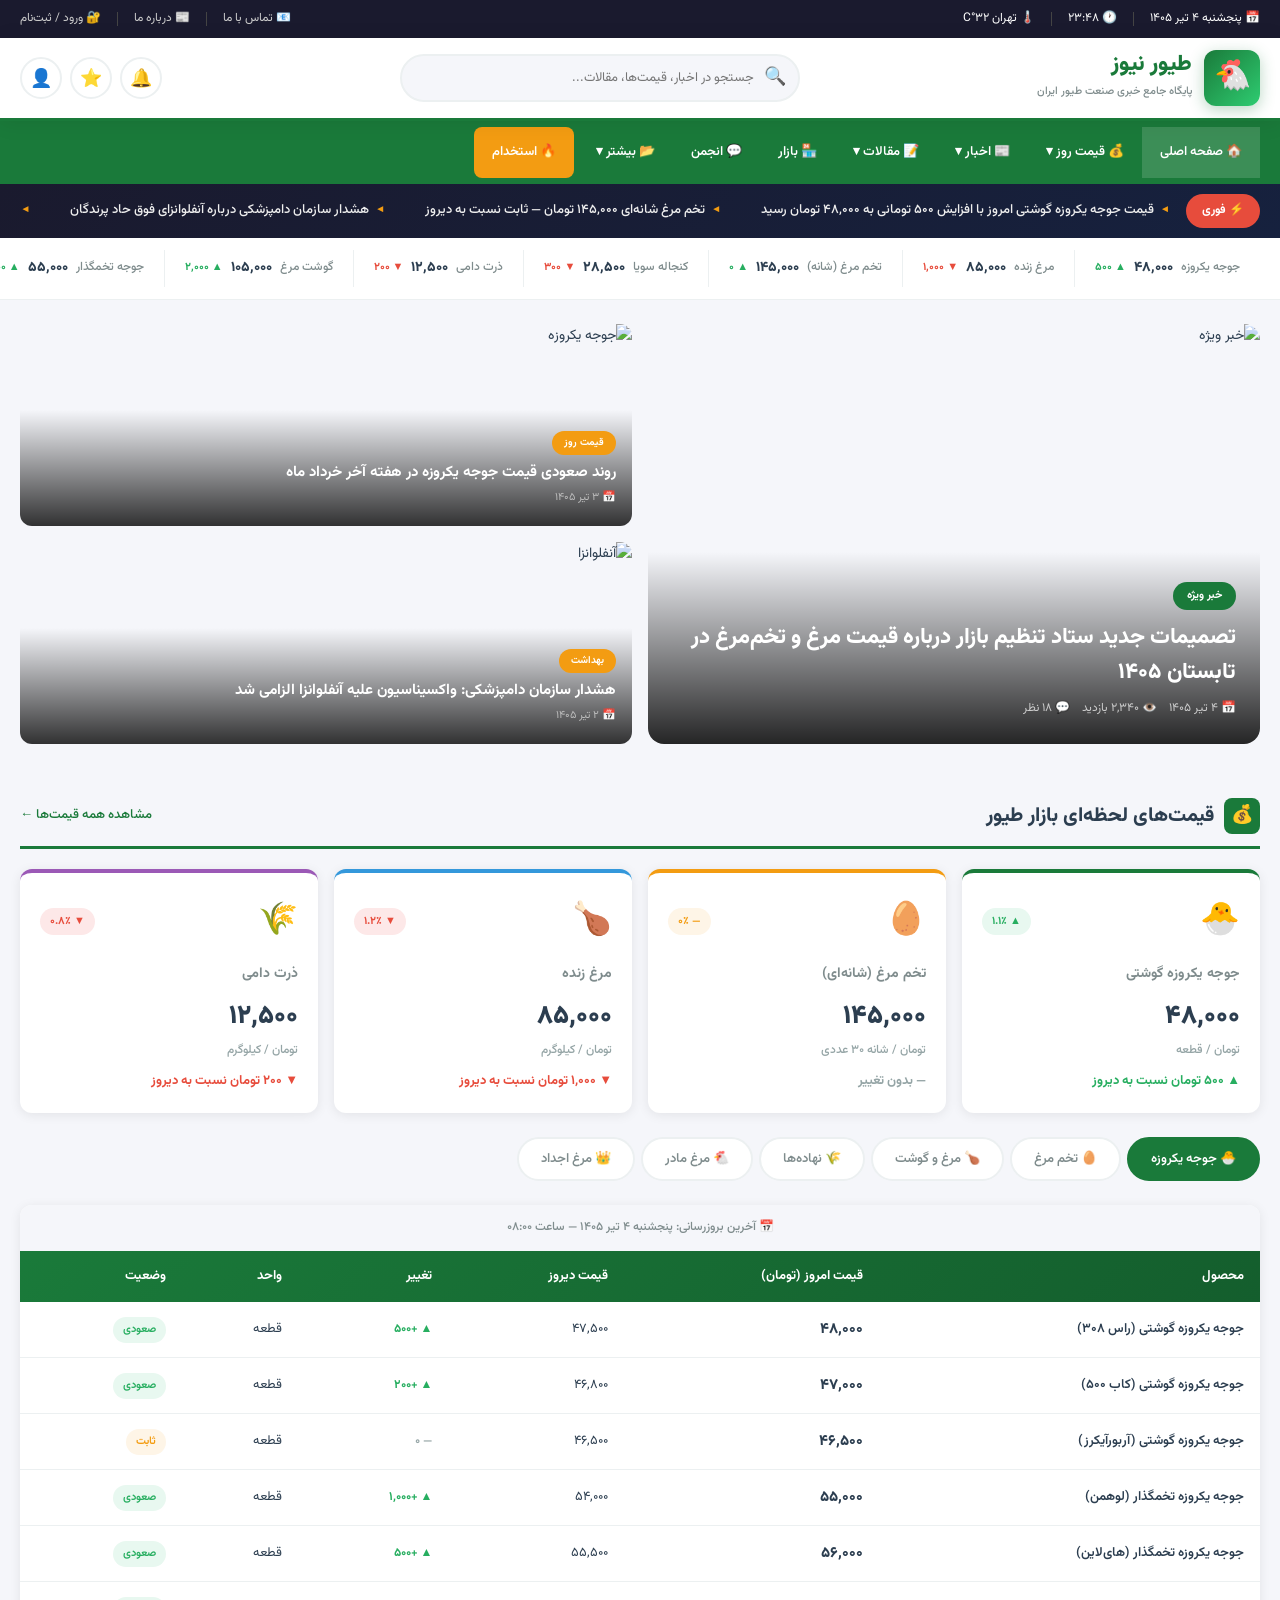
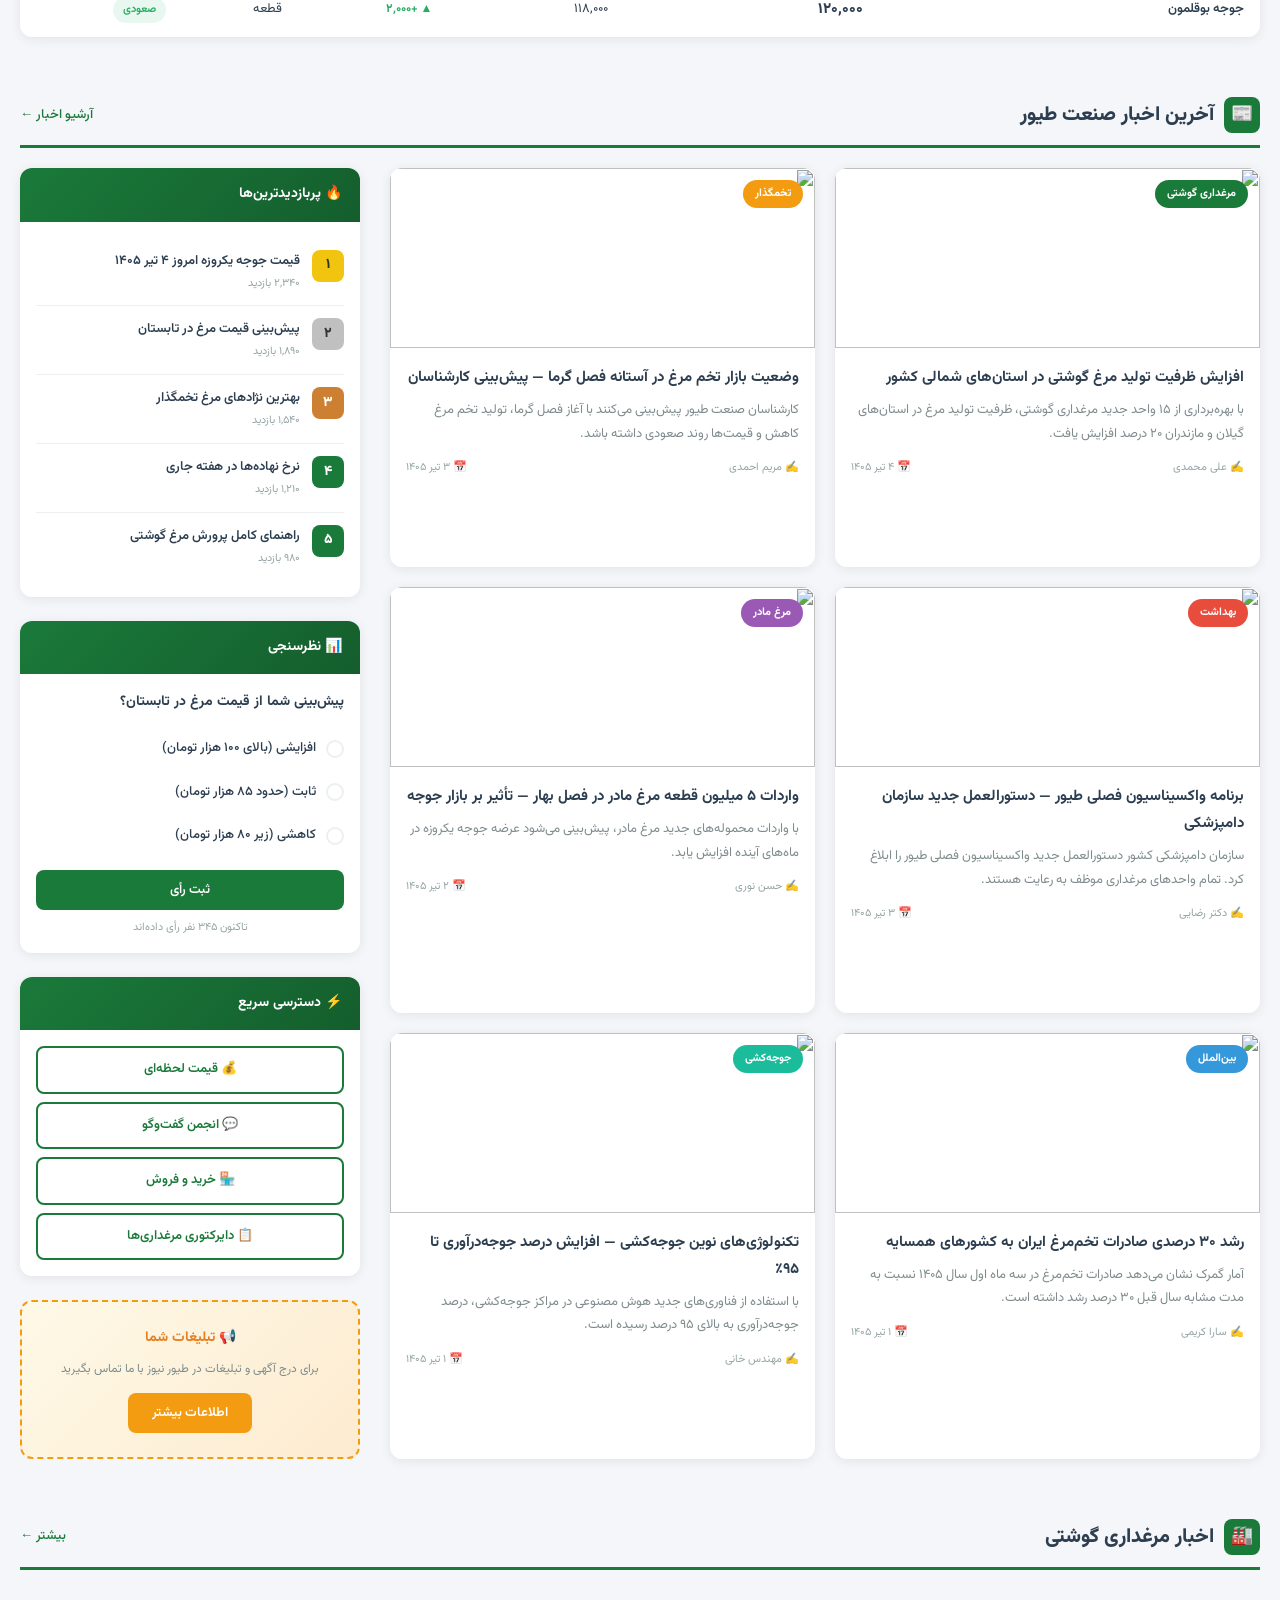
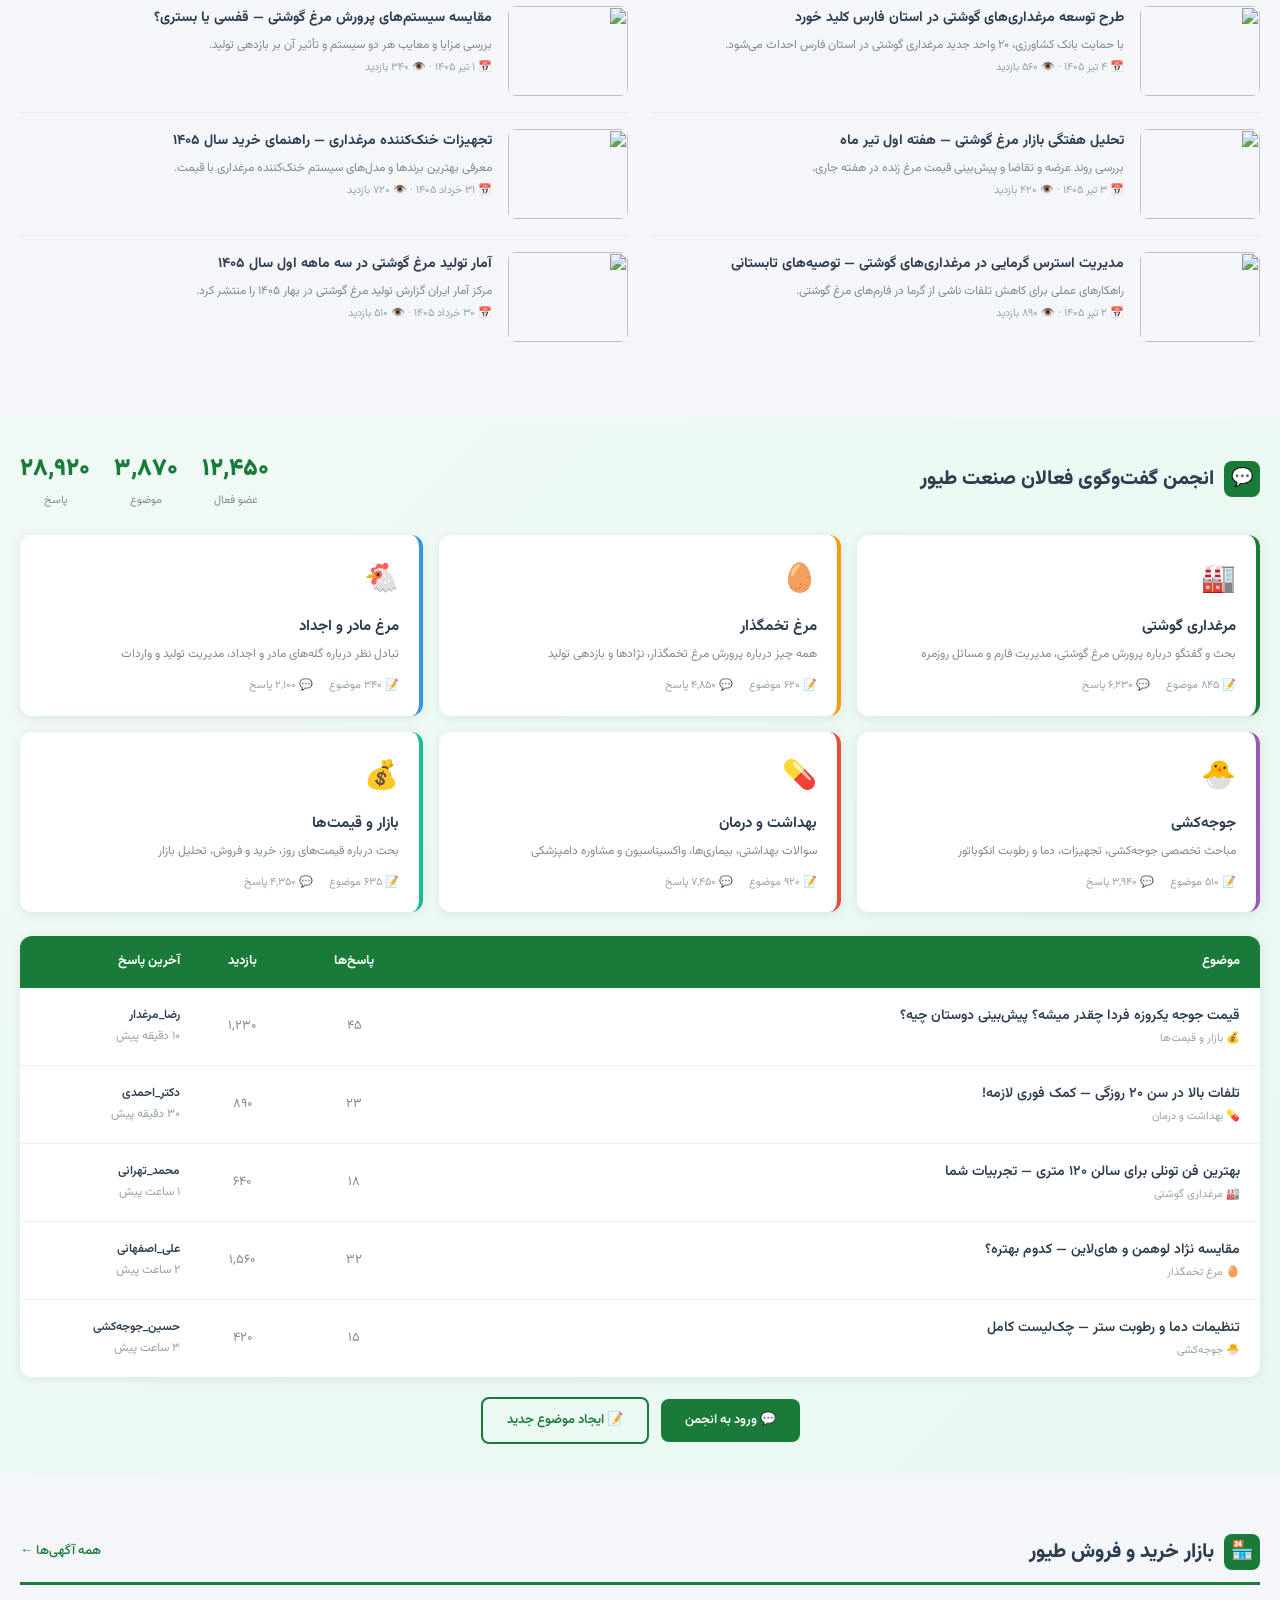
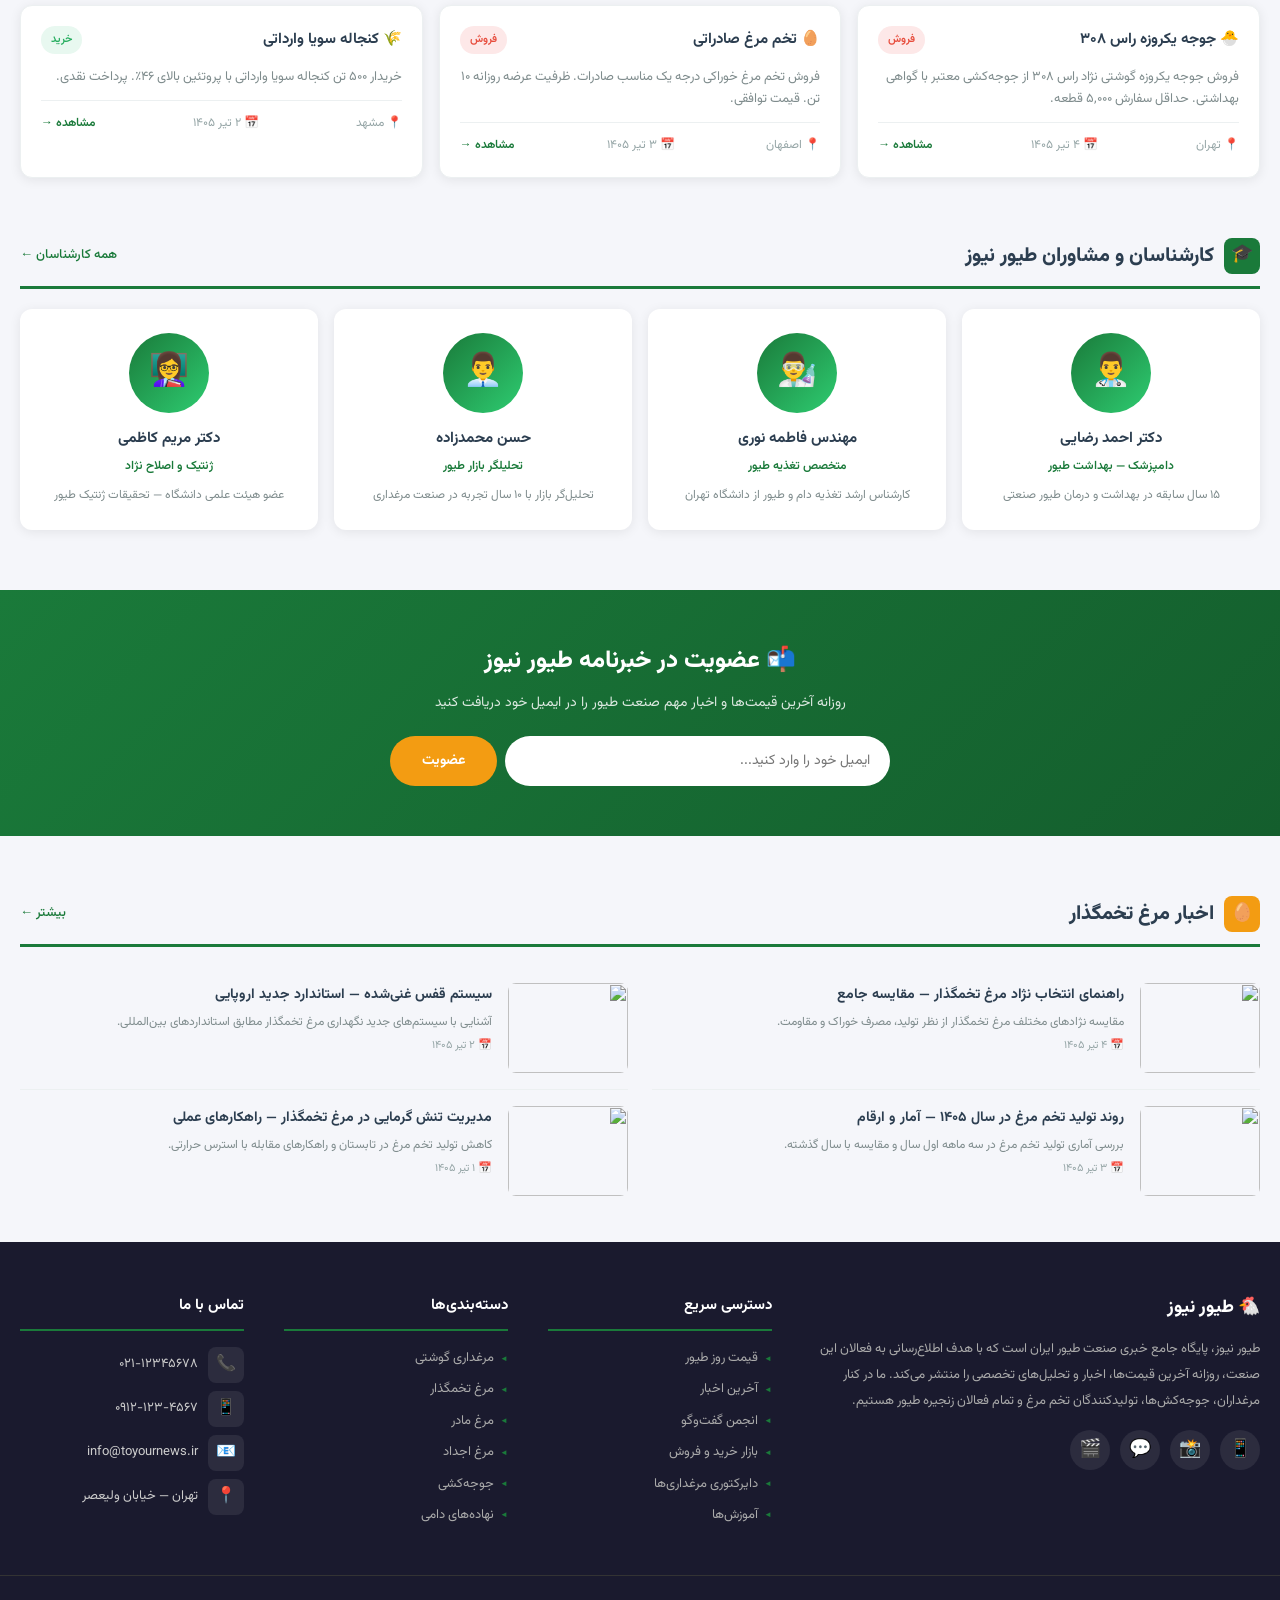
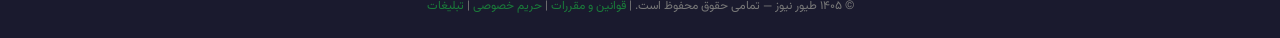
==== commit 0c93f390: "Build comprehensive poultry news website (طیور نیوز) Complete redesign as a professional Persian pou" ====
--- a/index.html
+++ b/index.html
@@ -2,536 +2,1291 @@
 <html lang="fa" dir="rtl">
 <head>
 <meta charset="UTF-8">
-<meta name="viewport" content="width=device-width, initial-scale=1.0, maximum-scale=1.0">
-<title>انبار سینا</title>
-<link href="https://fonts.googleapis.com/css2?family=Vazirmatn:wght@300;400;600;700;800&display=swap" rel="stylesheet">
+<meta name="viewport" content="width=device-width, initial-scale=1.0">
+<title>طیور نیوز | پایگاه خبری صنعت طیور ایران</title>
+<link href="https://fonts.googleapis.com/css2?family=Vazirmatn:wght@300;400;500;600;700;800;900&display=swap" rel="stylesheet">
 <style>
-* { box-sizing: border-box; margin: 0; padding: 0; }
-:root {
-  --bg: #0a0f1e;
-  --card: #111827;
-  --card2: #1a2235;
-  --border: #1e2d45;
-  --accent: #6366f1;
-  --accent2: #8b5cf6;
-  --green: #10b981;
-  --red: #ef4444;
-  --yellow: #f59e0b;
-  --text: #e2e8f0;
-  --muted: #64748b;
+*{box-sizing:border-box;margin:0;padding:0}
+:root{
+  --primary:#1a7a3a;
+  --primary-dark:#145e2d;
+  --primary-light:#2ecc71;
+  --secondary:#f39c12;
+  --secondary-dark:#e67e22;
+  --accent:#e74c3c;
+  --bg:#f5f6fa;
+  --white:#fff;
+  --card:#fff;
+  --text:#2c3e50;
+  --text-light:#7f8c8d;
+  --text-muted:#95a5a6;
+  --border:#ecf0f1;
+  --border-dark:#dfe6e9;
+  --shadow:0 2px 12px rgba(0,0,0,0.08);
+  --shadow-lg:0 8px 32px rgba(0,0,0,0.12);
+  --radius:12px;
+  --radius-sm:8px;
+  --radius-lg:16px;
+  --green-up:#27ae60;
+  --red-down:#e74c3c;
+  --gold:#f1c40f;
 }
-body { font-family: 'Vazirmatn', Tahoma, sans-serif; direction: rtl; background: var(--bg); color: var(--text); min-height: 100vh; }
-
-/* Header */
-.header {
-  background: linear-gradient(135deg, #111827 0%, #0a0f1e 100%);
-  border-bottom: 1px solid var(--border);
-  padding: 12px 16px;
-  display: flex; align-items: center; justify-content: space-between;
-  position: sticky; top: 0; z-index: 100;
-  backdrop-filter: blur(10px);
+html{scroll-behavior:smooth}
+body{font-family:'Vazirmatn',Tahoma,sans-serif;direction:rtl;background:var(--bg);color:var(--text);line-height:1.8;font-size:14px}
+a{text-decoration:none;color:inherit;transition:color .2s}
+ul{list-style:none}
+img{max-width:100%;display:block}
+.container{max-width:1280px;margin:0 auto;padding:0 20px}
+.section-title{font-size:20px;font-weight:800;color:var(--text);margin-bottom:20px;display:flex;align-items:center;gap:10px;padding-bottom:12px;border-bottom:3px solid var(--primary)}
+.section-title .icon{width:36px;height:36px;background:var(--primary);color:#fff;border-radius:var(--radius-sm);display:flex;align-items:center;justify-content:center;font-size:18px}
+.section-title a{color:var(--primary);font-size:13px;font-weight:500;margin-right:auto}
+.section-title a:hover{color:var(--primary-dark)}
+.btn{display:inline-flex;align-items:center;gap:6px;padding:10px 24px;border-radius:var(--radius-sm);border:none;cursor:pointer;font-family:inherit;font-weight:600;font-size:13px;transition:all .2s}
+.btn-primary{background:var(--primary);color:#fff}
+.btn-primary:hover{background:var(--primary-dark);transform:translateY(-1px)}
+.btn-secondary{background:var(--secondary);color:#fff}
+.btn-secondary:hover{background:var(--secondary-dark)}
+.btn-outline{background:transparent;border:2px solid var(--primary);color:var(--primary)}
+.btn-outline:hover{background:var(--primary);color:#fff}
+.badge{display:inline-block;padding:3px 10px;border-radius:20px;font-size:11px;font-weight:600}
+.badge-red{background:#fde8e8;color:var(--accent)}
+.badge-green{background:#e8f8f0;color:var(--green-up)}
+.badge-orange{background:#fef5e7;color:var(--secondary)}
+.badge-blue{background:#ebf5fb;color:#2980b9}
+
+/* ===== TOP BAR ===== */
+.top-bar{background:#1a1a2e;color:#fff;font-size:12px;padding:8px 0}
+.top-bar .container{display:flex;justify-content:space-between;align-items:center;flex-wrap:wrap;gap:8px}
+.top-bar-right{display:flex;align-items:center;gap:16px}
+.top-bar-left{display:flex;align-items:center;gap:16px}
+.top-bar a{color:#ccc;transition:color .2s}
+.top-bar a:hover{color:var(--secondary)}
+.top-bar .separator{width:1px;height:14px;background:#444}
+
+/* ===== HEADER ===== */
+.main-header{background:#fff;border-bottom:3px solid var(--primary);position:sticky;top:0;z-index:1000;box-shadow:0 2px 20px rgba(0,0,0,0.08)}
+.header-inner{display:flex;align-items:center;justify-content:space-between;padding:12px 0;gap:20px}
+.logo-wrap{display:flex;align-items:center;gap:12px;flex-shrink:0}
+.logo-icon{width:56px;height:56px;background:linear-gradient(135deg,var(--primary),var(--primary-light));border-radius:var(--radius);display:flex;align-items:center;justify-content:center;font-size:30px;box-shadow:0 4px 15px rgba(26,122,58,0.3)}
+.logo-text h1{font-size:22px;font-weight:900;color:var(--primary);line-height:1.3}
+.logo-text span{font-size:11px;color:var(--text-light);font-weight:500}
+.header-search{flex:1;max-width:400px;position:relative}
+.header-search input{width:100%;padding:12px 44px 12px 16px;border:2px solid var(--border);border-radius:50px;font-family:inherit;font-size:13px;background:var(--bg);transition:border .2s;outline:none}
+.header-search input:focus{border-color:var(--primary)}
+.header-search .search-icon{position:absolute;right:14px;top:50%;transform:translateY(-50%);font-size:18px;color:var(--text-muted)}
+.header-actions{display:flex;gap:8px;flex-shrink:0}
+.header-btn{width:42px;height:42px;border-radius:50%;border:2px solid var(--border);background:#fff;display:flex;align-items:center;justify-content:center;cursor:pointer;font-size:18px;transition:all .2s}
+.header-btn:hover{border-color:var(--primary);background:var(--primary);color:#fff}
+
+/* ===== NAVIGATION ===== */
+.main-nav{background:var(--primary);position:relative;z-index:900}
+.nav-list{display:flex;align-items:center;gap:0}
+.nav-item{position:relative}
+.nav-item>a{display:flex;align-items:center;gap:6px;padding:14px 18px;color:#fff;font-weight:600;font-size:13px;transition:background .2s;white-space:nowrap}
+.nav-item>a:hover,.nav-item.active>a{background:rgba(255,255,255,0.15)}
+.nav-item .dropdown{position:absolute;top:100%;right:0;background:#fff;min-width:220px;border-radius:0 0 var(--radius) var(--radius);box-shadow:var(--shadow-lg);opacity:0;visibility:hidden;transform:translateY(8px);transition:all .25s;z-index:100}
+.nav-item:hover .dropdown{opacity:1;visibility:visible;transform:translateY(0)}
+.dropdown a{display:flex;align-items:center;gap:8px;padding:12px 18px;color:var(--text);font-size:13px;font-weight:500;border-bottom:1px solid var(--border);transition:all .2s}
+.dropdown a:last-child{border-bottom:none}
+.dropdown a:hover{background:var(--bg);color:var(--primary);padding-right:24px}
+.dropdown a .drop-icon{font-size:16px}
+.nav-highlight{background:var(--secondary)!important;border-radius:var(--radius-sm);margin:6px 4px}
+.nav-highlight:hover{background:var(--secondary-dark)!important}
+.hamburger{display:none;background:none;border:none;color:#fff;font-size:24px;cursor:pointer;padding:14px 18px}
+
+/* ===== BREAKING NEWS TICKER ===== */
+.ticker-bar{background:linear-gradient(135deg,#1a1a2e,#16213e);padding:10px 0;overflow:hidden}
+.ticker-inner{display:flex;align-items:center;gap:16px}
+.ticker-label{background:var(--accent);color:#fff;padding:6px 16px;border-radius:20px;font-size:12px;font-weight:700;flex-shrink:0;animation:pulse 2s infinite}
+@keyframes pulse{0%,100%{opacity:1}50%{opacity:.7}}
+.ticker-content{overflow:hidden;flex:1;position:relative;height:24px}
+.ticker-track{display:flex;gap:40px;animation:tickerScroll 40s linear infinite;position:absolute;white-space:nowrap}
+.ticker-track:hover{animation-play-state:paused}
+@keyframes tickerScroll{0%{transform:translateX(0)}100%{transform:translateX(100%)}}
+.ticker-item{color:#eee;font-size:13px;font-weight:500;display:flex;align-items:center;gap:6px}
+.ticker-item::before{content:'◄';color:var(--secondary);font-size:10px}
+
+/* ===== PRICE MARQUEE ===== */
+.price-strip{background:#fff;border-bottom:1px solid var(--border);padding:12px 0;overflow:hidden}
+.price-strip-inner{display:flex;animation:priceScroll 30s linear infinite;gap:0}
+.price-strip-inner:hover{animation-play-state:paused}
+@keyframes priceScroll{0%{transform:translateX(0)}100%{transform:translateX(50%)}}
+.price-chip{display:flex;align-items:center;gap:8px;padding:6px 20px;border-left:1px solid var(--border);flex-shrink:0;white-space:nowrap}
+.price-chip-name{font-size:12px;color:var(--text-light);font-weight:500}
+.price-chip-val{font-size:14px;font-weight:800;color:var(--text)}
+.price-chip-change{font-size:11px;font-weight:700;display:flex;align-items:center;gap:2px}
+.price-chip-change.up{color:var(--green-up)}
+.price-chip-change.down{color:var(--red-down)}
+
+/* ===== HERO / FEATURED ===== */
+.hero-section{padding:24px 0}
+.hero-grid{display:grid;grid-template-columns:1fr 1fr;gap:16px;min-height:420px}
+.hero-main{position:relative;border-radius:var(--radius-lg);overflow:hidden;cursor:pointer}
+.hero-main img{width:100%;height:100%;object-fit:cover}
+.hero-main .overlay{position:absolute;bottom:0;right:0;left:0;background:linear-gradient(transparent,rgba(0,0,0,0.85));padding:30px 24px 24px}
+.hero-main .overlay .cat-tag{display:inline-block;background:var(--primary);color:#fff;padding:4px 14px;border-radius:20px;font-size:11px;font-weight:700;margin-bottom:10px}
+.hero-main .overlay h2{color:#fff;font-size:22px;font-weight:800;line-height:1.6;margin-bottom:8px}
+.hero-main .overlay .meta{color:#ccc;font-size:12px;display:flex;gap:12px}
+.hero-side{display:grid;grid-template-rows:1fr 1fr;gap:16px}
+.hero-card{position:relative;border-radius:var(--radius);overflow:hidden;cursor:pointer}
+.hero-card img{width:100%;height:100%;object-fit:cover}
+.hero-card .overlay{position:absolute;bottom:0;right:0;left:0;background:linear-gradient(transparent,rgba(0,0,0,0.8));padding:20px 16px 16px}
+.hero-card .overlay .cat-tag{display:inline-block;background:var(--secondary);color:#fff;padding:3px 12px;border-radius:20px;font-size:10px;font-weight:700;margin-bottom:6px}
+.hero-card .overlay h3{color:#fff;font-size:15px;font-weight:700;line-height:1.6}
+.hero-card .overlay .meta{color:#bbb;font-size:11px;margin-top:4px}
+
+/* ===== PRICES SECTION ===== */
+.prices-section{padding:30px 0}
+.price-tabs{display:flex;gap:6px;margin-bottom:20px;overflow-x:auto;padding-bottom:4px}
+.price-tab{padding:10px 22px;border-radius:50px;font-size:13px;font-weight:600;cursor:pointer;border:2px solid var(--border);background:#fff;color:var(--text-light);transition:all .2s;white-space:nowrap;font-family:inherit}
+.price-tab.active,.price-tab:hover{background:var(--primary);color:#fff;border-color:var(--primary)}
+.price-table-wrap{background:#fff;border-radius:var(--radius);box-shadow:var(--shadow);overflow:hidden}
+.price-table{width:100%;border-collapse:collapse}
+.price-table thead{background:linear-gradient(135deg,var(--primary),var(--primary-dark))}
+.price-table th{color:#fff;padding:14px 16px;font-weight:700;font-size:13px;text-align:right}
+.price-table td{padding:14px 16px;border-bottom:1px solid var(--border);font-size:13px;text-align:right}
+.price-table tbody tr:hover{background:#f0faf4}
+.price-table tbody tr:last-child td{border-bottom:none}
+.price-table .price-val{font-weight:800;font-size:15px;color:var(--text)}
+.price-table .change-up{color:var(--green-up);font-weight:700;font-size:12px}
+.price-table .change-down{color:var(--red-down);font-weight:700;font-size:12px}
+.price-table .change-neutral{color:var(--text-muted);font-weight:600;font-size:12px}
+.price-date{text-align:center;padding:12px;background:var(--bg);font-size:12px;color:var(--text-light);font-weight:500}
+.price-chart-placeholder{background:linear-gradient(135deg,#f0faf4,#e8f8f0);border-radius:var(--radius);padding:40px;text-align:center;color:var(--primary);margin-top:16px}
+
+/* ===== PRICE CARDS (Quick View) ===== */
+.price-cards{display:grid;grid-template-columns:repeat(4,1fr);gap:16px;margin-bottom:24px}
+.price-card{background:#fff;border-radius:var(--radius);padding:20px;box-shadow:var(--shadow);border-top:4px solid var(--primary);transition:all .3s;cursor:pointer}
+.price-card:hover{transform:translateY(-4px);box-shadow:var(--shadow-lg)}
+.price-card:nth-child(2){border-top-color:var(--secondary)}
+.price-card:nth-child(3){border-top-color:#3498db}
+.price-card:nth-child(4){border-top-color:#9b59b6}
+.price-card-header{display:flex;align-items:center;justify-content:space-between;margin-bottom:12px}
+.price-card-icon{font-size:32px}
+.price-card-badge{font-size:11px;font-weight:700;padding:4px 10px;border-radius:20px}
+.price-card h4{font-size:14px;font-weight:700;color:var(--text-light);margin-bottom:6px}
+.price-card .price-amount{font-size:26px;font-weight:900;color:var(--text)}
+.price-card .price-unit{font-size:12px;color:var(--text-muted);font-weight:500}
+.price-card .price-change{display:flex;align-items:center;gap:4px;margin-top:8px;font-size:13px;font-weight:700}
+
+/* ===== NEWS GRID ===== */
+.news-section{padding:30px 0}
+.news-layout{display:grid;grid-template-columns:1fr 340px;gap:30px}
+.news-grid{display:grid;grid-template-columns:repeat(2,1fr);gap:20px}
+.news-card{background:#fff;border-radius:var(--radius);overflow:hidden;box-shadow:var(--shadow);transition:all .3s}
+.news-card:hover{transform:translateY(-4px);box-shadow:var(--shadow-lg)}
+.news-card-img{height:180px;overflow:hidden;position:relative}
+.news-card-img img{width:100%;height:100%;object-fit:cover;transition:transform .4s}
+.news-card:hover .news-card-img img{transform:scale(1.05)}
+.news-card-img .cat-label{position:absolute;top:12px;right:12px;background:var(--primary);color:#fff;padding:4px 12px;border-radius:20px;font-size:11px;font-weight:700}
+.news-card-body{padding:16px}
+.news-card-body h3{font-size:15px;font-weight:700;line-height:1.8;margin-bottom:8px;color:var(--text)}
+.news-card-body h3:hover{color:var(--primary)}
+.news-card-body p{font-size:13px;color:var(--text-light);line-height:1.8;margin-bottom:12px;display:-webkit-box;-webkit-line-clamp:2;-webkit-box-orient:vertical;overflow:hidden}
+.news-card-footer{display:flex;align-items:center;justify-content:space-between;font-size:11px;color:var(--text-muted)}
+.news-card-footer .author{display:flex;align-items:center;gap:6px}
+.news-card-footer .author img{width:24px;height:24px;border-radius:50%;object-fit:cover}
+
+/* ===== SIDEBAR ===== */
+.sidebar{display:flex;flex-direction:column;gap:24px}
+.sidebar-box{background:#fff;border-radius:var(--radius);box-shadow:var(--shadow);overflow:hidden}
+.sidebar-box-header{background:linear-gradient(135deg,var(--primary),var(--primary-dark));color:#fff;padding:14px 18px;font-weight:700;font-size:14px;display:flex;align-items:center;gap:8px}
+.sidebar-box-body{padding:16px}
+
+.popular-item{display:flex;gap:12px;padding:12px 0;border-bottom:1px solid var(--border)}
+.popular-item:last-child{border-bottom:none}
+.popular-num{width:32px;height:32px;background:var(--primary);color:#fff;border-radius:var(--radius-sm);display:flex;align-items:center;justify-content:center;font-weight:800;font-size:14px;flex-shrink:0}
+.popular-item:nth-child(1) .popular-num{background:var(--gold);color:#333}
+.popular-item:nth-child(2) .popular-num{background:#c0c0c0;color:#333}
+.popular-item:nth-child(3) .popular-num{background:#cd7f32;color:#fff}
+.popular-text{font-size:13px;font-weight:600;line-height:1.7;color:var(--text)}
+.popular-text:hover{color:var(--primary)}
+.popular-date{font-size:11px;color:var(--text-muted);margin-top:2px}
+
+.poll-option{display:flex;align-items:center;gap:10px;padding:10px 0;cursor:pointer}
+.poll-radio{width:18px;height:18px;border-radius:50%;border:2px solid var(--border);flex-shrink:0;transition:all .2s}
+.poll-option:hover .poll-radio{border-color:var(--primary)}
+.poll-option.selected .poll-radio{border-color:var(--primary);background:var(--primary);box-shadow:inset 0 0 0 3px #fff}
+.poll-label{font-size:13px;font-weight:500}
+
+.sidebar-ad{background:linear-gradient(135deg,#fef9e7,#fdebd0);border-radius:var(--radius);padding:24px;text-align:center;border:2px dashed var(--secondary)}
+.sidebar-ad h4{font-size:14px;color:var(--secondary-dark);margin-bottom:8px}
+.sidebar-ad p{font-size:12px;color:var(--text-light)}
+
+/* ===== CATEGORY SECTIONS ===== */
+.cat-section{padding:30px 0}
+.cat-news-list .cat-news-item{display:flex;gap:16px;padding:16px 0;border-bottom:1px solid var(--border)}
+.cat-news-list .cat-news-item:last-child{border-bottom:none}
+.cat-news-item .thumb{width:120px;height:90px;border-radius:var(--radius-sm);overflow:hidden;flex-shrink:0}
+.cat-news-item .thumb img{width:100%;height:100%;object-fit:cover}
+.cat-news-item .info h4{font-size:14px;font-weight:700;line-height:1.8;margin-bottom:4px}
+.cat-news-item .info h4:hover{color:var(--primary)}
+.cat-news-item .info p{font-size:12px;color:var(--text-light);line-height:1.7;display:-webkit-box;-webkit-line-clamp:2;-webkit-box-orient:vertical;overflow:hidden}
+.cat-news-item .info .meta{font-size:11px;color:var(--text-muted);margin-top:6px}
+
+/* ===== FORUM SECTION ===== */
+.forum-section{padding:30px 0;background:linear-gradient(135deg,#f0faf4,#e8f8f0);margin:30px 0;border-radius:0}
+.forum-section .container{max-width:1280px;margin:0 auto;padding:0 20px}
+.forum-header{display:flex;align-items:center;justify-content:space-between;margin-bottom:24px;flex-wrap:wrap;gap:12px}
+.forum-stats{display:flex;gap:24px}
+.forum-stat{text-align:center}
+.forum-stat-val{font-size:24px;font-weight:900;color:var(--primary)}
+.forum-stat-lbl{font-size:11px;color:var(--text-light)}
+.forum-cats{display:grid;grid-template-columns:repeat(3,1fr);gap:16px;margin-bottom:24px}
+.forum-cat-card{background:#fff;border-radius:var(--radius);padding:20px;box-shadow:var(--shadow);transition:all .3s;cursor:pointer;border-right:4px solid var(--primary)}
+.forum-cat-card:hover{transform:translateY(-2px);box-shadow:var(--shadow-lg)}
+.forum-cat-card:nth-child(2){border-right-color:var(--secondary)}
+.forum-cat-card:nth-child(3){border-right-color:#3498db}
+.forum-cat-card:nth-child(4){border-right-color:#9b59b6}
+.forum-cat-card:nth-child(5){border-right-color:#e74c3c}
+.forum-cat-card:nth-child(6){border-right-color:#1abc9c}
+.forum-cat-icon{font-size:28px;margin-bottom:8px}
+.forum-cat-card h4{font-size:15px;font-weight:700;margin-bottom:4px}
+.forum-cat-card p{font-size:12px;color:var(--text-light)}
+.forum-cat-meta{display:flex;gap:16px;margin-top:10px;font-size:11px;color:var(--text-muted)}
+.forum-topics{background:#fff;border-radius:var(--radius);box-shadow:var(--shadow);overflow:hidden}
+.forum-topic-header{background:var(--primary);color:#fff;padding:14px 20px;display:grid;grid-template-columns:1fr 100px 100px 140px;gap:12px;font-weight:700;font-size:13px}
+.forum-topic-row{padding:16px 20px;display:grid;grid-template-columns:1fr 100px 100px 140px;gap:12px;border-bottom:1px solid var(--border);align-items:center;transition:background .2s}
+.forum-topic-row:hover{background:var(--bg)}
+.forum-topic-row:last-child{border-bottom:none}
+.forum-topic-title{font-size:14px;font-weight:600}
+.forum-topic-title:hover{color:var(--primary)}
+.forum-topic-title .topic-cat{font-size:11px;color:var(--text-muted);font-weight:400;display:block}
+.forum-topic-count{text-align:center;font-size:13px;color:var(--text-light)}
+.forum-topic-last{font-size:12px;color:var(--text-muted)}
+.forum-topic-last strong{color:var(--text);font-weight:600;display:block}
+
+/* ===== MARKET SECTION ===== */
+.market-section{padding:30px 0}
+.market-grid{display:grid;grid-template-columns:repeat(3,1fr);gap:16px}
+.market-card{background:#fff;border-radius:var(--radius);padding:20px;box-shadow:var(--shadow);border:1px solid var(--border);transition:all .3s}
+.market-card:hover{border-color:var(--primary);box-shadow:var(--shadow-lg)}
+.market-card-header{display:flex;align-items:center;justify-content:space-between;margin-bottom:12px}
+.market-card h4{font-size:15px;font-weight:700}
+.market-card .market-type{font-size:11px;padding:4px 10px;border-radius:20px;font-weight:600}
+.market-card .market-type.sell{background:#fde8e8;color:var(--accent)}
+.market-card .market-type.buy{background:#e8f8f0;color:var(--green-up)}
+.market-card p{font-size:13px;color:var(--text-light);margin-bottom:12px;line-height:1.7}
+.market-card-footer{display:flex;align-items:center;justify-content:space-between;font-size:12px;color:var(--text-muted);padding-top:12px;border-top:1px solid var(--border)}
+
+/* ===== EXPERT SECTION ===== */
+.expert-section{padding:30px 0}
+.expert-grid{display:grid;grid-template-columns:repeat(4,1fr);gap:16px}
+.expert-card{background:#fff;border-radius:var(--radius);padding:24px;text-align:center;box-shadow:var(--shadow);transition:all .3s}
+.expert-card:hover{transform:translateY(-4px);box-shadow:var(--shadow-lg)}
+.expert-avatar{width:80px;height:80px;border-radius:50%;background:linear-gradient(135deg,var(--primary),var(--primary-light));margin:0 auto 12px;display:flex;align-items:center;justify-content:center;font-size:32px;color:#fff}
+.expert-card h4{font-size:15px;font-weight:700;margin-bottom:4px}
+.expert-card .specialty{font-size:12px;color:var(--primary);font-weight:600;margin-bottom:8px}
+.expert-card p{font-size:12px;color:var(--text-light);line-height:1.7}
+
+/* ===== NEWSLETTER ===== */
+.newsletter{background:linear-gradient(135deg,var(--primary),var(--primary-dark));padding:50px 0;margin:30px 0;text-align:center;color:#fff}
+.newsletter h3{font-size:24px;font-weight:800;margin-bottom:8px}
+.newsletter p{font-size:14px;opacity:.85;margin-bottom:20px}
+.newsletter-form{display:flex;max-width:500px;margin:0 auto;gap:8px}
+.newsletter-form input{flex:1;padding:14px 20px;border:none;border-radius:50px;font-family:inherit;font-size:14px;outline:none}
+.newsletter-form button{padding:14px 32px;border:none;border-radius:50px;background:var(--secondary);color:#fff;font-family:inherit;font-size:14px;font-weight:700;cursor:pointer;transition:background .2s}
+.newsletter-form button:hover{background:var(--secondary-dark)}
+
+/* ===== FOOTER ===== */
+.footer{background:#1a1a2e;color:#ccc;padding:50px 0 0}
+.footer-grid{display:grid;grid-template-columns:2fr 1fr 1fr 1fr;gap:40px;margin-bottom:40px}
+.footer-about h3{font-size:18px;font-weight:800;color:#fff;margin-bottom:12px;display:flex;align-items:center;gap:8px}
+.footer-about p{font-size:13px;line-height:2;color:#aaa}
+.footer-col h4{font-size:15px;font-weight:700;color:#fff;margin-bottom:16px;padding-bottom:10px;border-bottom:2px solid var(--primary)}
+.footer-col ul li{margin-bottom:8px}
+.footer-col ul li a{color:#aaa;font-size:13px;transition:all .2s;display:flex;align-items:center;gap:6px}
+.footer-col ul li a:hover{color:var(--primary);padding-right:6px}
+.footer-col ul li a::before{content:'◄';font-size:8px;color:var(--primary)}
+.footer-contact li{display:flex;align-items:center;gap:10px;margin-bottom:12px;font-size:13px}
+.footer-contact .fc-icon{width:36px;height:36px;background:rgba(255,255,255,0.08);border-radius:var(--radius-sm);display:flex;align-items:center;justify-content:center;font-size:16px;flex-shrink:0}
+.footer-social{display:flex;gap:10px;margin-top:16px}
+.footer-social a{width:40px;height:40px;background:rgba(255,255,255,0.08);border-radius:50%;display:flex;align-items:center;justify-content:center;font-size:18px;transition:all .2s}
+.footer-social a:hover{background:var(--primary);transform:translateY(-2px)}
+.footer-bottom{border-top:1px solid #333;padding:20px 0;text-align:center;font-size:12px;color:#777}
+.footer-bottom a{color:var(--primary)}
+
+/* ===== BACK TO TOP ===== */
+.back-to-top{position:fixed;bottom:30px;left:30px;width:48px;height:48px;background:var(--primary);color:#fff;border:none;border-radius:50%;cursor:pointer;font-size:20px;box-shadow:var(--shadow-lg);display:none;align-items:center;justify-content:center;transition:all .3s;z-index:800}
+.back-to-top.show{display:flex}
+.back-to-top:hover{background:var(--primary-dark);transform:translateY(-3px)}
+
+/* ===== WEATHER / INFO STRIP ===== */
+.info-strip{background:#fff;border-bottom:1px solid var(--border);padding:10px 0}
+.info-strip .container{display:flex;align-items:center;justify-content:space-between;flex-wrap:wrap;gap:12px}
+.info-item{display:flex;align-items:center;gap:8px;font-size:12px;color:var(--text-light)}
+.info-item .ii-icon{font-size:16px}
+
+/* ===== RESPONSIVE ===== */
+@media(max-width:1024px){
+  .hero-grid{grid-template-columns:1fr}
+  .hero-side{grid-template-columns:1fr 1fr;grid-template-rows:auto}
+  .news-layout{grid-template-columns:1fr}
+  .sidebar{display:grid;grid-template-columns:1fr 1fr;gap:16px}
+  .price-cards{grid-template-columns:repeat(2,1fr)}
+  .forum-cats{grid-template-columns:repeat(2,1fr)}
+  .market-grid{grid-template-columns:repeat(2,1fr)}
+  .expert-grid{grid-template-columns:repeat(2,1fr)}
+  .footer-grid{grid-template-columns:1fr 1fr}
 }
-.logo { display: flex; align-items: center; gap: 10px; }
-.logo-icon {
-  width: 36px; height: 36px; border-radius: 10px;
-  background: linear-gradient(135deg, var(--accent), var(--accent2));
-  display: flex; align-items: center; justify-content: center; font-size: 18px;
-  box-shadow: 0 4px 12px rgba(99,102,241,0.3);
+@media(max-width:768px){
+  .top-bar{display:none}
+  .header-search{display:none}
+  .hamburger{display:block}
+  .nav-list{display:none;flex-direction:column;position:absolute;top:100%;right:0;left:0;background:var(--primary-dark);box-shadow:var(--shadow-lg)}
+  .nav-list.open{display:flex}
+  .nav-item .dropdown{position:static;box-shadow:none;opacity:1;visibility:visible;transform:none;background:rgba(0,0,0,0.1)}
+  .dropdown a{color:#fff;border-color:rgba(255,255,255,0.1)}
+  .dropdown a:hover{background:rgba(255,255,255,0.1);color:#fff}
+  .hero-grid{min-height:auto}
+  .hero-side{grid-template-columns:1fr}
+  .news-grid{grid-template-columns:1fr}
+  .sidebar{grid-template-columns:1fr}
+  .price-cards{grid-template-columns:1fr}
+  .forum-cats{grid-template-columns:1fr}
+  .market-grid{grid-template-columns:1fr}
+  .expert-grid{grid-template-columns:1fr 1fr}
+  .footer-grid{grid-template-columns:1fr}
+  .forum-topic-header,.forum-topic-row{grid-template-columns:1fr;gap:4px}
+  .forum-topic-count{display:none}
+  .newsletter-form{flex-direction:column}
+  .price-table{font-size:12px}
+  .price-table th,.price-table td{padding:10px 8px}
+  .section-title{font-size:16px}
 }
-.logo-text { font-weight: 800; font-size: 16px; color: #f1f5f9; }
-.logo-sub { font-size: 10px; color: var(--muted); }
-.tabs { display: flex; gap: 4px; background: var(--card2); border-radius: 10px; padding: 3px; }
-.tab-btn {
-  background: transparent; border: none; color: var(--muted);
-  border-radius: 8px; padding: 6px 14px; font-size: 12px; cursor: pointer;
-  font-family: 'Vazirmatn', Tahoma, sans-serif; transition: all 0.2s; font-weight: 600;
+@media(max-width:480px){
+  .container{padding:0 12px}
+  .expert-grid{grid-template-columns:1fr}
+  .forum-stats{gap:12px}
 }
-.tab-btn.active { background: var(--accent); color: #fff; box-shadow: 0 2px 8px rgba(99,102,241,0.4); }
-
-/* Stats bar */
-.stats-bar {
-  display: flex; gap: 8px; padding: 12px 16px; overflow-x: auto;
-  background: var(--card); border-bottom: 1px solid var(--border);
-}
-.stat-item { flex-shrink: 0; text-align: center; }
-.stat-val { font-size: 18px; font-weight: 800; }
-.stat-lbl { font-size: 10px; color: var(--muted); }
-.stat-sep { width: 1px; background: var(--border); flex-shrink: 0; }
-
-/* Container */
-.container { padding: 16px; max-width: 600px; margin: 0 auto; }
-
-/* Voice card */
-.voice-card {
-  background: linear-gradient(135deg, #111827 0%, #1a2235 100%);
-  border-radius: 24px; padding: 24px 20px; margin-bottom: 16px;
-  border: 1px solid var(--border);
-  box-shadow: 0 8px 32px rgba(0,0,0,0.3);
-  position: relative; overflow: hidden;
-}
-.voice-card::before {
-  content: ''; position: absolute; top: -50%; right: -30%;
-  width: 200px; height: 200px; border-radius: 50%;
-  background: radial-gradient(circle, rgba(99,102,241,0.1) 0%, transparent 70%);
-  pointer-events: none;
-}
-.mic-wrap { text-align: center; margin-bottom: 20px; }
-.mic-outer {
-  display: inline-block; padding: 6px; border-radius: 50%;
-  background: rgba(99,102,241,0.1); margin-bottom: 12px;
-  transition: all 0.3s;
-}
-.mic-outer.listening { background: rgba(220,38,38,0.15); animation: outerPulse 1.5s infinite; }
-@keyframes outerPulse { 0%,100%{transform:scale(1);opacity:1} 50%{transform:scale(1.1);opacity:0.8} }
-.mic-btn {
-  width: 72px; height: 72px; border-radius: 50%;
-  background: linear-gradient(135deg, var(--accent), var(--accent2));
-  border: none; cursor: pointer; font-size: 28px;
-  box-shadow: 0 6px 20px rgba(99,102,241,0.5);
-  transition: all 0.3s; display: flex; align-items: center; justify-content: center;
-}
-.mic-btn.listening {
-  background: linear-gradient(135deg, #dc2626, #b91c1c);
-  box-shadow: 0 6px 20px rgba(220,38,38,0.5);
-  animation: micPulse 1s infinite;
-}
-@keyframes micPulse { 0%,100%{box-shadow:0 6px 20px rgba(220,38,38,0.5)} 50%{box-shadow:0 6px 30px rgba(220,38,38,0.8)} }
-.mic-btn:disabled { opacity: 0.5; cursor: not-allowed; }
-.mic-label { font-size: 13px; color: var(--muted); font-weight: 500; }
-.mic-timer { font-size: 11px; color: var(--accent); margin-top: 4px; display: none; }
-.mic-timer.show { display: block; }
-
-.result-box {
-  border-radius: 14px; padding: 12px 16px; margin-top: 14px;
-  font-size: 13px; display: none; white-space: pre-line;
-  line-height: 1.8; border: 1px solid var(--border);
-  background: rgba(0,0,0,0.2);
-}
-.result-box.show { display: block; }
-.result-box.success { color: #86efac; border-color: rgba(16,185,129,0.3); background: rgba(16,185,129,0.05); }
-.result-box.error { color: #fca5a5; border-color: rgba(239,68,68,0.3); background: rgba(239,68,68,0.05); }
-.transcript { color: var(--muted); font-size: 11px; margin-bottom: 6px; }
-
-.manual-row { margin-top: 16px; display: flex; gap: 8px; }
-.manual-input {
-  flex: 1; background: rgba(0,0,0,0.3); border: 1px solid var(--border);
-  border-radius: 12px; padding: 11px 14px; color: var(--text);
-  font-size: 13px; direction: rtl; outline: none;
-  font-family: 'Vazirmatn', Tahoma, sans-serif; transition: border 0.2s;
-}
-.manual-input:focus { border-color: var(--accent); }
-.submit-btn {
-  background: linear-gradient(135deg, var(--accent), var(--accent2));
-  border: none; border-radius: 12px; padding: 11px 18px;
-  color: #fff; cursor: pointer; font-size: 13px;
-  font-family: 'Vazirmatn', Tahoma, sans-serif; font-weight: 600;
-  box-shadow: 0 4px 12px rgba(99,102,241,0.3); transition: all 0.2s;
-}
-.submit-btn:hover { transform: translateY(-1px); box-shadow: 0 6px 16px rgba(99,102,241,0.4); }
-.submit-btn:disabled { opacity: 0.5; transform: none; }
-
-/* Hint */
-.hint {
-  background: var(--card); border-radius: 14px; padding: 14px 16px;
-  margin-bottom: 16px; border: 1px solid var(--border); font-size: 12px;
-  color: var(--muted); line-height: 2;
-}
-.hint-title { color: var(--text); font-weight: 700; font-size: 13px; margin-bottom: 8px; }
-.hint-item { display: flex; align-items: center; gap: 8px; }
-.hint-item span { color: #86efac; }
-
-/* Search & filter */
-.search-row { display: flex; gap: 8px; margin-bottom: 12px; }
-.search-input {
-  flex: 1; background: var(--card); border: 1px solid var(--border);
-  border-radius: 12px; padding: 10px 14px; color: var(--text);
-  font-size: 13px; direction: rtl; outline: none;
-  font-family: 'Vazirmatn', Tahoma, sans-serif;
-}
-.search-input:focus { border-color: var(--accent); }
-.cats { display: flex; gap: 6px; overflow-x: auto; margin-bottom: 14px; padding-bottom: 4px; }
-.cats::-webkit-scrollbar { height: 2px; }
-.cat-btn {
-  background: var(--card); border: 1px solid var(--border); color: var(--muted);
-  border-radius: 20px; padding: 6px 14px; font-size: 11px; cursor: pointer;
-  white-space: nowrap; font-family: 'Vazirmatn', Tahoma, sans-serif;
-  font-weight: 600; transition: all 0.2s;
-}
-.cat-btn.active { background: var(--accent); border-color: var(--accent); color: #fff; }
-
-/* Product cards */
-.product-card {
-  background: var(--card); border-radius: 16px; padding: 14px 16px;
-  border: 1px solid var(--border); display: flex; align-items: center;
-  gap: 12px; margin-bottom: 8px; transition: all 0.2s;
-}
-.product-card:hover { border-color: var(--accent); transform: translateY(-1px); }
-.product-card.low { border-color: rgba(245,158,11,0.4); }
-.product-info { flex: 1; min-width: 0; }
-.product-name { font-weight: 700; font-size: 14px; color: #f1f5f9; }
-.product-model { color: var(--muted); font-weight: 400; font-size: 13px; }
-.product-meta { display: flex; gap: 8px; margin-top: 4px; flex-wrap: wrap; }
-.product-cat {
-  font-size: 10px; color: var(--muted); background: var(--card2);
-  padding: 2px 8px; border-radius: 6px;
-}
-.product-price { font-size: 11px; color: #fcd34d; background: rgba(251,191,36,0.1); padding: 2px 8px; border-radius: 6px; }
-.qty-controls { display: flex; align-items: center; gap: 8px; flex-shrink: 0; }
-.qty-btn {
-  background: var(--card2); border: 1px solid var(--border); border-radius: 8px;
-  width: 30px; height: 30px; color: var(--text); cursor: pointer; font-size: 16px;
-  transition: all 0.2s; display: flex; align-items: center; justify-content: center;
-}
-.qty-btn:hover { background: var(--accent); border-color: var(--accent); }
-.qty-num { font-size: 18px; font-weight: 800; min-width: 32px; text-align: center; color: var(--green); }
-.qty-num.low { color: var(--red); }
-.del-btn { background: transparent; border: none; color: rgba(239,68,68,0.5); cursor: pointer; font-size: 14px; transition: color 0.2s; }
-.del-btn:hover { color: var(--red); }
-
-/* Empty */
-.empty { text-align: center; padding: 50px 20px; color: var(--muted); background: var(--card); border-radius: 20px; border: 1px dashed var(--border); }
-.empty-icon { font-size: 48px; margin-bottom: 12px; }
-.empty-text { font-size: 14px; }
-
-/* Dashboard */
-.dashboard { display: grid; grid-template-columns: 1fr 1fr; gap: 12px; }
-.dash-card { background: var(--card); border-radius: 16px; padding: 16px; border: 1px solid var(--border); }
-.dash-icon { font-size: 24px; margin-bottom: 8px; }
-.dash-val { font-size: 28px; font-weight: 800; }
-.dash-lbl { font-size: 11px; color: var(--muted); margin-top: 2px; }
-.low-list { grid-column: 1/-1; background: var(--card); border-radius: 16px; padding: 16px; border: 1px solid rgba(245,158,11,0.2); }
-.low-title { font-size: 13px; color: var(--yellow); margin-bottom: 10px; font-weight: 700; }
-.low-item { display: flex; justify-content: space-between; padding: 8px 0; border-bottom: 1px solid var(--border); font-size: 13px; }
-.low-item:last-child { border-bottom: none; }
-
-/* Toast */
-.toast {
-  position: fixed; top: 80px; left: 50%; transform: translateX(-50%);
-  background: var(--green); color: #fff; padding: 12px 24px;
-  border-radius: 14px; z-index: 999; font-size: 13px; font-weight: 600;
-  max-width: 90vw; text-align: center;
-  box-shadow: 0 8px 24px rgba(0,0,0,0.4); display: none;
-  font-family: 'Vazirmatn', Tahoma, sans-serif;
-}
-.toast.error { background: var(--red); }
-.toast.show { display: block; animation: toastIn 0.3s ease; }
-@keyframes toastIn { from{opacity:0;transform:translateX(-50%) translateY(-10px)} to{opacity:1;transform:translateX(-50%) translateY(0)} }
 </style>
 </head>
 <body>
 
-<div class="header">
-  <div class="logo">
-    <div class="logo-icon">📦</div>
-    <div>
-      <div class="logo-text">انبار سینا</div>
-      <div class="logo-sub" id="headerStats">در حال بارگذاری...</div>
-    </div>
-  </div>
-  <div class="tabs">
-    <button class="tab-btn active" onclick="switchView('inventory')">انبار</button>
-    <button class="tab-btn" onclick="switchView('dashboard')">داشبورد</button>
+<!-- TOP BAR -->
+<div class="top-bar">
+  <div class="container">
+    <div class="top-bar-right">
+      <span>📅 پنجشنبه ۴ تیر ۱۴۰۵</span>
+      <span class="separator"></span>
+      <span>🕐 ۰۸:۳۰</span>
+      <span class="separator"></span>
+      <span>🌡️ تهران ۳۲°C</span>
+    </div>
+    <div class="top-bar-left">
+      <a href="#">📧 تماس با ما</a>
+      <span class="separator"></span>
+      <a href="#">📰 درباره ما</a>
+      <span class="separator"></span>
+      <a href="#">🔐 ورود / ثبت‌نام</a>
+    </div>
   </div>
 </div>
 
-<div class="toast" id="toast"></div>
-
-<div class="container">
-  <!-- Voice Card -->
-  <div class="voice-card">
-    <div class="mic-wrap">
-      <div class="mic-outer" id="micOuter">
-        <button class="mic-btn" id="micBtn" onclick="toggleMic()">🎤</button>
-      </div>
-      <div class="mic-label" id="micLabel">ضربه بزن و حرف بزن</div>
-      <div class="mic-timer" id="micTimer">⏱ در حال ضبط...</div>
-    </div>
-    <div class="result-box" id="resultBox">
-      <div class="transcript" id="transcriptEl"></div>
-      <div id="resultMsg"></div>
-    </div>
-    <div class="manual-row">
-      <input class="manual-input" id="manualInput" placeholder="یا اینجا تایپ کن..." onkeydown="if(event.key==='Enter')submitManual()">
-      <button class="submit-btn" id="submitBtn" onclick="submitManual()">ثبت</button>
-    </div>
-  </div>
-
-  <!-- Hint -->
-  <div class="hint">
-    <div class="hint-title">🎤 نمونه دستورات:</div>
-    <div class="hint-item">➕ <span>چهار تا ساعت سامسونگ گلکسی واچ ۴ اضافه کن</span></div>
-    <div class="hint-item">➖ <span>دو تا هندزفری JBL فروختیم</span></div>
-    <div class="hint-item">💰 <span>ساعت شیائومی قیمت سیصد و پنجاه هزار تومان</span></div>
-    <div class="hint-item">🔍 <span>موجودی ساعت سامسونگ چقدره</span></div>
-  </div>
-
-  <!-- Inventory View -->
-  <div id="viewInventory">
-    <div class="search-row">
-      <input class="search-input" id="searchInput" placeholder="🔍 جستجو در انبار..." oninput="renderProducts()">
-    </div>
-    <div class="cats" id="catsBar"></div>
-    <div id="productList"></div>
-  </div>
-
-  <!-- Dashboard View -->
-  <div id="viewDashboard" style="display:none">
-    <div class="dashboard" id="dashContent"></div>
+<!-- HEADER -->
+<header class="main-header">
+  <div class="container">
+    <div class="header-inner">
+      <div class="logo-wrap">
+        <div class="logo-icon">🐔</div>
+        <div class="logo-text">
+          <h1>طیور نیوز</h1>
+          <span>پایگاه جامع خبری صنعت طیور ایران</span>
+        </div>
+      </div>
+      <div class="header-search">
+        <span class="search-icon">🔍</span>
+        <input type="text" placeholder="جستجو در اخبار، قیمت‌ها، مقالات..." id="searchBox">
+      </div>
+      <div class="header-actions">
+        <button class="header-btn" title="اعلان‌ها" onclick="toggleNotifications()">🔔</button>
+        <button class="header-btn" title="نشان‌شده‌ها">⭐</button>
+        <button class="header-btn" title="حساب کاربری" onclick="showLoginModal()">👤</button>
+      </div>
+    </div>
+  </div>
+</header>
+
+<!-- NAVIGATION -->
+<nav class="main-nav">
+  <div class="container" style="display:flex;align-items:center">
+    <button class="hamburger" onclick="toggleMenu()">☰</button>
+    <ul class="nav-list" id="navList">
+      <li class="nav-item active"><a href="#home">🏠 صفحه اصلی</a></li>
+      <li class="nav-item">
+        <a href="#prices">💰 قیمت روز ▾</a>
+        <div class="dropdown">
+          <a href="#price-chick"><span class="drop-icon">🐣</span> جوجه یکروزه گوشتی</a>
+          <a href="#price-layer"><span class="drop-icon">🐤</span> جوجه یکروزه تخمگذار</a>
+          <a href="#price-chicken"><span class="drop-icon">🍗</span> مرغ زنده و گوشت مرغ</a>
+          <a href="#price-egg"><span class="drop-icon">🥚</span> تخم مرغ</a>
+          <a href="#price-feed"><span class="drop-icon">🌾</span> نهاده‌های دامی</a>
+          <a href="#price-parent"><span class="drop-icon">📊</span> تخم مرغ نطفه‌دار</a>
+        </div>
+      </li>
+      <li class="nav-item">
+        <a href="#news">📰 اخبار ▾</a>
+        <div class="dropdown">
+          <a href="#"><span class="drop-icon">🏭</span> مرغداری گوشتی</a>
+          <a href="#"><span class="drop-icon">🥚</span> مرغ تخمگذار</a>
+          <a href="#"><span class="drop-icon">🐔</span> مرغ مادر</a>
+          <a href="#"><span class="drop-icon">👑</span> مرغ اجداد</a>
+          <a href="#"><span class="drop-icon">🐣</span> جوجه‌کشی</a>
+          <a href="#"><span class="drop-icon">🏛️</span> اخبار دولتی</a>
+          <a href="#"><span class="drop-icon">🌍</span> اخبار بین‌الملل</a>
+        </div>
+      </li>
+      <li class="nav-item">
+        <a href="#articles">📝 مقالات ▾</a>
+        <div class="dropdown">
+          <a href="#"><span class="drop-icon">🔬</span> مقالات علمی</a>
+          <a href="#"><span class="drop-icon">💊</span> بهداشت و درمان</a>
+          <a href="#"><span class="drop-icon">🍽️</span> تغذیه طیور</a>
+          <a href="#"><span class="drop-icon">🏗️</span> مدیریت مرغداری</a>
+          <a href="#"><span class="drop-icon">📈</span> تحلیل بازار</a>
+        </div>
+      </li>
+      <li class="nav-item"><a href="#market">🏪 بازار</a></li>
+      <li class="nav-item"><a href="#forum">💬 انجمن</a></li>
+      <li class="nav-item">
+        <a href="#">📂 بیشتر ▾</a>
+        <div class="dropdown">
+          <a href="#"><span class="drop-icon">📋</span> دایرکتوری مرغداری‌ها</a>
+          <a href="#"><span class="drop-icon">🎓</span> آموزش</a>
+          <a href="#"><span class="drop-icon">📅</span> تقویم رویدادها</a>
+          <a href="#"><span class="drop-icon">📱</span> اپلیکیشن</a>
+          <a href="#"><span class="drop-icon">❓</span> سوالات متداول</a>
+        </div>
+      </li>
+      <li class="nav-item"><a href="#" class="nav-highlight">🔥 استخدام</a></li>
+    </ul>
+  </div>
+</nav>
+
+<!-- BREAKING NEWS TICKER -->
+<div class="ticker-bar">
+  <div class="container">
+    <div class="ticker-inner">
+      <span class="ticker-label">⚡ فوری</span>
+      <div class="ticker-content">
+        <div class="ticker-track" id="tickerTrack">
+          <span class="ticker-item">قیمت جوجه یکروزه گوشتی امروز با افزایش ۵۰۰ تومانی به ۴۸,۰۰۰ تومان رسید</span>
+          <span class="ticker-item">تخم مرغ شانه‌ای ۱۴۵,۰۰۰ تومان — ثابت نسبت به دیروز</span>
+          <span class="ticker-item">هشدار سازمان دامپزشکی درباره آنفلوانزای فوق حاد پرندگان</span>
+          <span class="ticker-item">نرخ ذرت وارداتی ۱۲,۵۰۰ تومان — کاهش ۲۰۰ تومانی</span>
+          <span class="ticker-item">جلسه تنظیم بازار مرغ و تخم مرغ فردا در وزارت جهاد کشاورزی</span>
+          <span class="ticker-item">صادرات تخم مرغ در خرداد ماه ۳۰ درصد افزایش یافت</span>
+        </div>
+      </div>
+    </div>
   </div>
 </div>
 
+<!-- PRICE MARQUEE STRIP -->
+<div class="price-strip">
+  <div class="container">
+    <div class="price-strip-inner" id="priceStrip">
+      <div class="price-chip">
+        <span class="price-chip-name">جوجه یکروزه</span>
+        <span class="price-chip-val">۴۸,۰۰۰</span>
+        <span class="price-chip-change up">▲ ۵۰۰</span>
+      </div>
+      <div class="price-chip">
+        <span class="price-chip-name">مرغ زنده</span>
+        <span class="price-chip-val">۸۵,۰۰۰</span>
+        <span class="price-chip-change down">▼ ۱,۰۰۰</span>
+      </div>
+      <div class="price-chip">
+        <span class="price-chip-name">تخم مرغ (شانه)</span>
+        <span class="price-chip-val">۱۴۵,۰۰۰</span>
+        <span class="price-chip-change up">▲ ۰</span>
+      </div>
+      <div class="price-chip">
+        <span class="price-chip-name">کنجاله سویا</span>
+        <span class="price-chip-val">۲۸,۵۰۰</span>
+        <span class="price-chip-change down">▼ ۳۰۰</span>
+      </div>
+      <div class="price-chip">
+        <span class="price-chip-name">ذرت دامی</span>
+        <span class="price-chip-val">۱۲,۵۰۰</span>
+        <span class="price-chip-change down">▼ ۲۰۰</span>
+      </div>
+      <div class="price-chip">
+        <span class="price-chip-name">گوشت مرغ</span>
+        <span class="price-chip-val">۱۰۵,۰۰۰</span>
+        <span class="price-chip-change up">▲ ۲,۰۰۰</span>
+      </div>
+      <div class="price-chip">
+        <span class="price-chip-name">جوجه تخمگذار</span>
+        <span class="price-chip-val">۵۵,۰۰۰</span>
+        <span class="price-chip-change up">▲ ۱,۰۰۰</span>
+      </div>
+      <div class="price-chip">
+        <span class="price-chip-name">پودر ماهی</span>
+        <span class="price-chip-val">۶۵,۰۰۰</span>
+        <span class="price-chip-change up">▲ ۵۰۰</span>
+      </div>
+    </div>
+  </div>
+</div>
+
+<!-- HERO / FEATURED NEWS -->
+<section class="hero-section" id="home">
+  <div class="container">
+    <div class="hero-grid">
+      <div class="hero-main" onclick="location.href='#'">
+        <img src="https://placehold.co/800x500/1a7a3a/ffffff?text=خبر+ویژه+طیور&font=playfair-display" alt="خبر ویژه">
+        <div class="overlay">
+          <span class="cat-tag">خبر ویژه</span>
+          <h2>تصمیمات جدید ستاد تنظیم بازار درباره قیمت مرغ و تخم‌مرغ در تابستان ۱۴۰۵</h2>
+          <div class="meta">
+            <span>📅 ۴ تیر ۱۴۰۵</span>
+            <span>👁️ ۲,۳۴۰ بازدید</span>
+            <span>💬 ۱۸ نظر</span>
+          </div>
+        </div>
+      </div>
+      <div class="hero-side">
+        <div class="hero-card" onclick="location.href='#'">
+          <img src="https://placehold.co/600x300/f39c12/ffffff?text=جوجه+یکروزه&font=playfair-display" alt="جوجه یکروزه">
+          <div class="overlay">
+            <span class="cat-tag">قیمت روز</span>
+            <h3>روند صعودی قیمت جوجه یکروزه در هفته آخر خرداد ماه</h3>
+            <span class="meta">📅 ۳ تیر ۱۴۰۵</span>
+          </div>
+        </div>
+        <div class="hero-card" onclick="location.href='#'">
+          <img src="https://placehold.co/600x300/e74c3c/ffffff?text=آنفلوانزا&font=playfair-display" alt="آنفلوانزا">
+          <div class="overlay">
+            <span class="cat-tag">بهداشت</span>
+            <h3>هشدار سازمان دامپزشکی: واکسیناسیون علیه آنفلوانزا الزامی شد</h3>
+            <span class="meta">📅 ۲ تیر ۱۴۰۵</span>
+          </div>
+        </div>
+      </div>
+    </div>
+  </div>
+</section>
+
+<!-- QUICK PRICE CARDS -->
+<section class="prices-section" id="prices">
+  <div class="container">
+    <div class="section-title">
+      <span class="icon">💰</span>
+      قیمت‌های لحظه‌ای بازار طیور
+      <a href="#">مشاهده همه قیمت‌ها ←</a>
+    </div>
+    <div class="price-cards">
+      <div class="price-card" onclick="switchPriceTab('chick')">
+        <div class="price-card-header">
+          <span class="price-card-icon">🐣</span>
+          <span class="price-card-badge badge-green">▲ ۱.۱٪</span>
+        </div>
+        <h4>جوجه یکروزه گوشتی</h4>
+        <div class="price-amount">۴۸,۰۰۰</div>
+        <div class="price-unit">تومان / قطعه</div>
+        <div class="price-change" style="color:var(--green-up)">▲ ۵۰۰ تومان نسبت به دیروز</div>
+      </div>
+      <div class="price-card" onclick="switchPriceTab('egg')">
+        <div class="price-card-header">
+          <span class="price-card-icon">🥚</span>
+          <span class="price-card-badge badge-orange">— ۰٪</span>
+        </div>
+        <h4>تخم مرغ (شانه‌ای)</h4>
+        <div class="price-amount">۱۴۵,۰۰۰</div>
+        <div class="price-unit">تومان / شانه ۳۰ عددی</div>
+        <div class="price-change" style="color:var(--text-muted)">— بدون تغییر</div>
+      </div>
+      <div class="price-card" onclick="switchPriceTab('chicken')">
+        <div class="price-card-header">
+          <span class="price-card-icon">🍗</span>
+          <span class="price-card-badge badge-red">▼ ۱.۲٪</span>
+        </div>
+        <h4>مرغ زنده</h4>
+        <div class="price-amount">۸۵,۰۰۰</div>
+        <div class="price-unit">تومان / کیلوگرم</div>
+        <div class="price-change" style="color:var(--red-down)">▼ ۱,۰۰۰ تومان نسبت به دیروز</div>
+      </div>
+      <div class="price-card" onclick="switchPriceTab('feed')">
+        <div class="price-card-header">
+          <span class="price-card-icon">🌾</span>
+          <span class="price-card-badge badge-red">▼ ۰.۸٪</span>
+        </div>
+        <h4>ذرت دامی</h4>
+        <div class="price-amount">۱۲,۵۰۰</div>
+        <div class="price-unit">تومان / کیلوگرم</div>
+        <div class="price-change" style="color:var(--red-down)">▼ ۲۰۰ تومان نسبت به دیروز</div>
+      </div>
+    </div>
+
+    <!-- PRICE TABLE -->
+    <div class="price-tabs" id="priceTabs">
+      <button class="price-tab active" onclick="switchPriceTab('chick')">🐣 جوجه یکروزه</button>
+      <button class="price-tab" onclick="switchPriceTab('egg')">🥚 تخم مرغ</button>
+      <button class="price-tab" onclick="switchPriceTab('chicken')">🍗 مرغ و گوشت</button>
+      <button class="price-tab" onclick="switchPriceTab('feed')">🌾 نهاده‌ها</button>
+      <button class="price-tab" onclick="switchPriceTab('parent')">🐔 مرغ مادر</button>
+      <button class="price-tab" onclick="switchPriceTab('ancestor')">👑 مرغ اجداد</button>
+    </div>
+
+    <div class="price-table-wrap">
+      <div class="price-date">📅 آخرین بروزرسانی: پنجشنبه ۴ تیر ۱۴۰۵ — ساعت ۰۸:۰۰</div>
+      <table class="price-table" id="priceTableBody">
+        <thead>
+          <tr>
+            <th>محصول</th>
+            <th>قیمت امروز (تومان)</th>
+            <th>قیمت دیروز</th>
+            <th>تغییر</th>
+            <th>واحد</th>
+            <th>وضعیت</th>
+          </tr>
+        </thead>
+        <tbody id="priceData">
+        </tbody>
+      </table>
+    </div>
+  </div>
+</section>
+
+<!-- NEWS + SIDEBAR -->
+<section class="news-section" id="news">
+  <div class="container">
+    <div class="section-title">
+      <span class="icon">📰</span>
+      آخرین اخبار صنعت طیور
+      <a href="#">آرشیو اخبار ←</a>
+    </div>
+    <div class="news-layout">
+      <div class="news-grid">
+        <div class="news-card">
+          <div class="news-card-img">
+            <img src="https://placehold.co/400x200/27ae60/ffffff?text=مرغداری+گوشتی&font=playfair-display" alt="">
+            <span class="cat-label">مرغداری گوشتی</span>
+          </div>
+          <div class="news-card-body">
+            <h3><a href="#">افزایش ظرفیت تولید مرغ گوشتی در استان‌های شمالی کشور</a></h3>
+            <p>با بهره‌برداری از ۱۵ واحد جدید مرغداری گوشتی، ظرفیت تولید مرغ در استان‌های گیلان و مازندران ۲۰ درصد افزایش یافت.</p>
+            <div class="news-card-footer">
+              <span class="author">✍️ علی محمدی</span>
+              <span>📅 ۴ تیر ۱۴۰۵</span>
+            </div>
+          </div>
+        </div>
+
+        <div class="news-card">
+          <div class="news-card-img">
+            <img src="https://placehold.co/400x200/f39c12/ffffff?text=تخم+مرغ&font=playfair-display" alt="">
+            <span class="cat-label" style="background:var(--secondary)">تخمگذار</span>
+          </div>
+          <div class="news-card-body">
+            <h3><a href="#">وضعیت بازار تخم مرغ در آستانه فصل گرما — پیش‌بینی کارشناسان</a></h3>
+            <p>کارشناسان صنعت طیور پیش‌بینی می‌کنند با آغاز فصل گرما، تولید تخم مرغ کاهش و قیمت‌ها روند صعودی داشته باشد.</p>
+            <div class="news-card-footer">
+              <span class="author">✍️ مریم احمدی</span>
+              <span>📅 ۳ تیر ۱۴۰۵</span>
+            </div>
+          </div>
+        </div>
+
+        <div class="news-card">
+          <div class="news-card-img">
+            <img src="https://placehold.co/400x200/e74c3c/ffffff?text=واکسیناسیون&font=playfair-display" alt="">
+            <span class="cat-label" style="background:var(--accent)">بهداشت</span>
+          </div>
+          <div class="news-card-body">
+            <h3><a href="#">برنامه واکسیناسیون فصلی طیور — دستورالعمل جدید سازمان دامپزشکی</a></h3>
+            <p>سازمان دامپزشکی کشور دستورالعمل جدید واکسیناسیون فصلی طیور را ابلاغ کرد. تمام واحدهای مرغداری موظف به رعایت هستند.</p>
+            <div class="news-card-footer">
+              <span class="author">✍️ دکتر رضایی</span>
+              <span>📅 ۳ تیر ۱۴۰۵</span>
+            </div>
+          </div>
+        </div>
+
+        <div class="news-card">
+          <div class="news-card-img">
+            <img src="https://placehold.co/400x200/9b59b6/ffffff?text=مرغ+مادر&font=playfair-display" alt="">
+            <span class="cat-label" style="background:#9b59b6">مرغ مادر</span>
+          </div>
+          <div class="news-card-body">
+            <h3><a href="#">واردات ۵ میلیون قطعه مرغ مادر در فصل بهار — تأثیر بر بازار جوجه</a></h3>
+            <p>با واردات محموله‌های جدید مرغ مادر، پیش‌بینی می‌شود عرضه جوجه یکروزه در ماه‌های آینده افزایش یابد.</p>
+            <div class="news-card-footer">
+              <span class="author">✍️ حسن نوری</span>
+              <span>📅 ۲ تیر ۱۴۰۵</span>
+            </div>
+          </div>
+        </div>
+
+        <div class="news-card">
+          <div class="news-card-img">
+            <img src="https://placehold.co/400x200/3498db/ffffff?text=صادرات&font=playfair-display" alt="">
+            <span class="cat-label" style="background:#3498db">بین‌الملل</span>
+          </div>
+          <div class="news-card-body">
+            <h3><a href="#">رشد ۳۰ درصدی صادرات تخم‌مرغ ایران به کشورهای همسایه</a></h3>
+            <p>آمار گمرک نشان می‌دهد صادرات تخم‌مرغ در سه ماه اول سال ۱۴۰۵ نسبت به مدت مشابه سال قبل ۳۰ درصد رشد داشته است.</p>
+            <div class="news-card-footer">
+              <span class="author">✍️ سارا کریمی</span>
+              <span>📅 ۱ تیر ۱۴۰۵</span>
+            </div>
+          </div>
+        </div>
+
+        <div class="news-card">
+          <div class="news-card-img">
+            <img src="https://placehold.co/400x200/1abc9c/ffffff?text=جوجه+کشی&font=playfair-display" alt="">
+            <span class="cat-label" style="background:#1abc9c">جوجه‌کشی</span>
+          </div>
+          <div class="news-card-body">
+            <h3><a href="#">تکنولوژی‌های نوین جوجه‌کشی — افزایش درصد جوجه‌درآوری تا ۹۵٪</a></h3>
+            <p>با استفاده از فناوری‌های جدید هوش مصنوعی در مراکز جوجه‌کشی، درصد جوجه‌درآوری به بالای ۹۵ درصد رسیده است.</p>
+            <div class="news-card-footer">
+              <span class="author">✍️ مهندس خانی</span>
+              <span>📅 ۱ تیر ۱۴۰۵</span>
+            </div>
+          </div>
+        </div>
+      </div>
+
+      <!-- SIDEBAR -->
+      <div class="sidebar">
+        <!-- Popular Posts -->
+        <div class="sidebar-box">
+          <div class="sidebar-box-header">🔥 پربازدیدترین‌ها</div>
+          <div class="sidebar-box-body">
+            <div class="popular-item"><span class="popular-num">۱</span><div><div class="popular-text"><a href="#">قیمت جوجه یکروزه امروز ۴ تیر ۱۴۰۵</a></div><div class="popular-date">۲,۳۴۰ بازدید</div></div></div>
+            <div class="popular-item"><span class="popular-num">۲</span><div><div class="popular-text"><a href="#">پیش‌بینی قیمت مرغ در تابستان</a></div><div class="popular-date">۱,۸۹۰ بازدید</div></div></div>
+            <div class="popular-item"><span class="popular-num">۳</span><div><div class="popular-text"><a href="#">بهترین نژادهای مرغ تخمگذار</a></div><div class="popular-date">۱,۵۴۰ بازدید</div></div></div>
+            <div class="popular-item"><span class="popular-num">۴</span><div><div class="popular-text"><a href="#">نرخ نهاده‌ها در هفته جاری</a></div><div class="popular-date">۱,۲۱۰ بازدید</div></div></div>
+            <div class="popular-item"><span class="popular-num">۵</span><div><div class="popular-text"><a href="#">راهنمای کامل پرورش مرغ گوشتی</a></div><div class="popular-date">۹۸۰ بازدید</div></div></div>
+          </div>
+        </div>
+
+        <!-- Poll -->
+        <div class="sidebar-box">
+          <div class="sidebar-box-header">📊 نظرسنجی</div>
+          <div class="sidebar-box-body">
+            <p style="font-size:14px;font-weight:700;margin-bottom:12px">پیش‌بینی شما از قیمت مرغ در تابستان؟</p>
+            <div class="poll-option" onclick="selectPoll(this)"><span class="poll-radio"></span><span class="poll-label">افزایشی (بالای ۱۰۰ هزار تومان)</span></div>
+            <div class="poll-option" onclick="selectPoll(this)"><span class="poll-radio"></span><span class="poll-label">ثابت (حدود ۸۵ هزار تومان)</span></div>
+            <div class="poll-option" onclick="selectPoll(this)"><span class="poll-radio"></span><span class="poll-label">کاهشی (زیر ۸۰ هزار تومان)</span></div>
+            <button class="btn btn-primary" style="width:100%;margin-top:12px;justify-content:center" onclick="submitPoll()">ثبت رأی</button>
+            <p style="font-size:11px;color:var(--text-muted);margin-top:8px;text-align:center">تاکنون ۳۴۵ نفر رأی داده‌اند</p>
+          </div>
+        </div>
+
+        <!-- Quick Links -->
+        <div class="sidebar-box">
+          <div class="sidebar-box-header">⚡ دسترسی سریع</div>
+          <div class="sidebar-box-body">
+            <a href="#prices" class="btn btn-outline" style="width:100%;margin-bottom:8px;justify-content:center">💰 قیمت لحظه‌ای</a>
+            <a href="#forum" class="btn btn-outline" style="width:100%;margin-bottom:8px;justify-content:center">💬 انجمن گفت‌وگو</a>
+            <a href="#market" class="btn btn-outline" style="width:100%;margin-bottom:8px;justify-content:center">🏪 خرید و فروش</a>
+            <a href="#" class="btn btn-outline" style="width:100%;justify-content:center">📋 دایرکتوری مرغداری‌ها</a>
+          </div>
+        </div>
+
+        <!-- Ad Space -->
+        <div class="sidebar-ad">
+          <h4>📢 تبلیغات شما</h4>
+          <p>برای درج آگهی و تبلیغات در طیور نیوز با ما تماس بگیرید</p>
+          <button class="btn btn-secondary" style="margin-top:12px">اطلاعات بیشتر</button>
+        </div>
+      </div>
+    </div>
+  </div>
+</section>
+
+<!-- CATEGORY NEWS: BROILER -->
+<section class="cat-section">
+  <div class="container">
+    <div class="section-title">
+      <span class="icon">🏭</span>
+      اخبار مرغداری گوشتی
+      <a href="#">بیشتر ←</a>
+    </div>
+    <div style="display:grid;grid-template-columns:1fr 1fr;gap:24px">
+      <div class="cat-news-list">
+        <div class="cat-news-item">
+          <div class="thumb"><img src="https://placehold.co/140x100/27ae60/ffffff?text=🐔" alt=""></div>
+          <div class="info"><h4><a href="#">طرح توسعه مرغداری‌های گوشتی در استان فارس کلید خورد</a></h4><p>با حمایت بانک کشاورزی، ۲۰ واحد جدید مرغداری گوشتی در استان فارس احداث می‌شود.</p><span class="meta">📅 ۴ تیر ۱۴۰۵ · 👁️ ۵۶۰ بازدید</span></div>
+        </div>
+        <div class="cat-news-item">
+          <div class="thumb"><img src="https://placehold.co/140x100/2ecc71/ffffff?text=📊" alt=""></div>
+          <div class="info"><h4><a href="#">تحلیل هفتگی بازار مرغ گوشتی — هفته اول تیر ماه</a></h4><p>بررسی روند عرضه و تقاضا و پیش‌بینی قیمت مرغ زنده در هفته جاری.</p><span class="meta">📅 ۳ تیر ۱۴۰۵ · 👁️ ۴۲۰ بازدید</span></div>
+        </div>
+        <div class="cat-news-item">
+          <div class="thumb"><img src="https://placehold.co/140x100/1abc9c/ffffff?text=💊" alt=""></div>
+          <div class="info"><h4><a href="#">مدیریت استرس گرمایی در مرغداری‌های گوشتی — توصیه‌های تابستانی</a></h4><p>راهکارهای عملی برای کاهش تلفات ناشی از گرما در فارم‌های مرغ گوشتی.</p><span class="meta">📅 ۲ تیر ۱۴۰۵ · 👁️ ۸۹۰ بازدید</span></div>
+        </div>
+      </div>
+      <div class="cat-news-list">
+        <div class="cat-news-item">
+          <div class="thumb"><img src="https://placehold.co/140x100/16a085/ffffff?text=🏗️" alt=""></div>
+          <div class="info"><h4><a href="#">مقایسه سیستم‌های پرورش مرغ گوشتی — قفسی یا بستری؟</a></h4><p>بررسی مزایا و معایب هر دو سیستم و تأثیر آن بر بازدهی تولید.</p><span class="meta">📅 ۱ تیر ۱۴۰۵ · 👁️ ۳۴۰ بازدید</span></div>
+        </div>
+        <div class="cat-news-item">
+          <div class="thumb"><img src="https://placehold.co/140x100/0e6655/ffffff?text=🌡️" alt=""></div>
+          <div class="info"><h4><a href="#">تجهیزات خنک‌کننده مرغداری — راهنمای خرید سال ۱۴۰۵</a></h4><p>معرفی بهترین برندها و مدل‌های سیستم خنک‌کننده مرغداری با قیمت.</p><span class="meta">📅 ۳۱ خرداد ۱۴۰۵ · 👁️ ۷۲۰ بازدید</span></div>
+        </div>
+        <div class="cat-news-item">
+          <div class="thumb"><img src="https://placehold.co/140x100/117a65/ffffff?text=📈" alt=""></div>
+          <div class="info"><h4><a href="#">آمار تولید مرغ گوشتی در سه ماهه اول سال ۱۴۰۵</a></h4><p>مرکز آمار ایران گزارش تولید مرغ گوشتی در بهار ۱۴۰۵ را منتشر کرد.</p><span class="meta">📅 ۳۰ خرداد ۱۴۰۵ · 👁️ ۵۱۰ بازدید</span></div>
+        </div>
+      </div>
+    </div>
+  </div>
+</section>
+
+<!-- FORUM SECTION -->
+<section class="forum-section" id="forum">
+  <div class="container">
+    <div class="forum-header">
+      <div class="section-title" style="border-bottom:none;margin-bottom:0;padding-bottom:0">
+        <span class="icon">💬</span>
+        انجمن گفت‌وگوی فعالان صنعت طیور
+      </div>
+      <div class="forum-stats">
+        <div class="forum-stat"><div class="forum-stat-val">۱۲,۴۵۰</div><div class="forum-stat-lbl">عضو فعال</div></div>
+        <div class="forum-stat"><div class="forum-stat-val">۳,۸۷۰</div><div class="forum-stat-lbl">موضوع</div></div>
+        <div class="forum-stat"><div class="forum-stat-val">۲۸,۹۲۰</div><div class="forum-stat-lbl">پاسخ</div></div>
+      </div>
+    </div>
+
+    <!-- Forum Categories -->
+    <div class="forum-cats">
+      <div class="forum-cat-card" onclick="location.href='#'">
+        <div class="forum-cat-icon">🏭</div>
+        <h4>مرغداری گوشتی</h4>
+        <p>بحث و گفتگو درباره پرورش مرغ گوشتی، مدیریت فارم و مسائل روزمره</p>
+        <div class="forum-cat-meta"><span>📝 ۸۴۵ موضوع</span><span>💬 ۶,۲۳۰ پاسخ</span></div>
+      </div>
+      <div class="forum-cat-card" onclick="location.href='#'">
+        <div class="forum-cat-icon">🥚</div>
+        <h4>مرغ تخمگذار</h4>
+        <p>همه چیز درباره پرورش مرغ تخمگذار، نژادها و بازدهی تولید</p>
+        <div class="forum-cat-meta"><span>📝 ۶۲۰ موضوع</span><span>💬 ۴,۸۵۰ پاسخ</span></div>
+      </div>
+      <div class="forum-cat-card" onclick="location.href='#'">
+        <div class="forum-cat-icon">🐔</div>
+        <h4>مرغ مادر و اجداد</h4>
+        <p>تبادل نظر درباره گله‌های مادر و اجداد، مدیریت تولید و واردات</p>
+        <div class="forum-cat-meta"><span>📝 ۳۴۰ موضوع</span><span>💬 ۲,۱۰۰ پاسخ</span></div>
+      </div>
+      <div class="forum-cat-card" onclick="location.href='#'">
+        <div class="forum-cat-icon">🐣</div>
+        <h4>جوجه‌کشی</h4>
+        <p>مباحث تخصصی جوجه‌کشی، تجهیزات، دما و رطوبت انکوباتور</p>
+        <div class="forum-cat-meta"><span>📝 ۵۱۰ موضوع</span><span>💬 ۳,۹۴۰ پاسخ</span></div>
+      </div>
+      <div class="forum-cat-card" onclick="location.href='#'">
+        <div class="forum-cat-icon">💊</div>
+        <h4>بهداشت و درمان</h4>
+        <p>سوالات بهداشتی، بیماری‌ها، واکسیناسیون و مشاوره دامپزشکی</p>
+        <div class="forum-cat-meta"><span>📝 ۹۲۰ موضوع</span><span>💬 ۷,۴۵۰ پاسخ</span></div>
+      </div>
+      <div class="forum-cat-card" onclick="location.href='#'">
+        <div class="forum-cat-icon">💰</div>
+        <h4>بازار و قیمت‌ها</h4>
+        <p>بحث درباره قیمت‌های روز، خرید و فروش، تحلیل بازار</p>
+        <div class="forum-cat-meta"><span>📝 ۶۳۵ موضوع</span><span>💬 ۴,۳۵۰ پاسخ</span></div>
+      </div>
+    </div>
+
+    <!-- Latest Forum Topics -->
+    <div class="forum-topics">
+      <div class="forum-topic-header">
+        <span>موضوع</span>
+        <span style="text-align:center">پاسخ‌ها</span>
+        <span style="text-align:center">بازدید</span>
+        <span>آخرین پاسخ</span>
+      </div>
+      <div class="forum-topic-row">
+        <div class="forum-topic-title"><a href="#">قیمت جوجه یکروزه فردا چقدر میشه؟ پیش‌بینی دوستان چیه؟</a><span class="topic-cat">💰 بازار و قیمت‌ها</span></div>
+        <div class="forum-topic-count">۴۵</div>
+        <div class="forum-topic-count">۱,۲۳۰</div>
+        <div class="forum-topic-last"><strong>رضا_مرغدار</strong>۱۰ دقیقه پیش</div>
+      </div>
+      <div class="forum-topic-row">
+        <div class="forum-topic-title"><a href="#">تلفات بالا در سن ۲۰ روزگی — کمک فوری لازمه!</a><span class="topic-cat">💊 بهداشت و درمان</span></div>
+        <div class="forum-topic-count">۲۳</div>
+        <div class="forum-topic-count">۸۹۰</div>
+        <div class="forum-topic-last"><strong>دکتر_احمدی</strong>۳۰ دقیقه پیش</div>
+      </div>
+      <div class="forum-topic-row">
+        <div class="forum-topic-title"><a href="#">بهترین فن تونلی برای سالن ۱۲۰ متری — تجربیات شما</a><span class="topic-cat">🏭 مرغداری گوشتی</span></div>
+        <div class="forum-topic-count">۱۸</div>
+        <div class="forum-topic-count">۶۴۰</div>
+        <div class="forum-topic-last"><strong>محمد_تهرانی</strong>۱ ساعت پیش</div>
+      </div>
+      <div class="forum-topic-row">
+        <div class="forum-topic-title"><a href="#">مقایسه نژاد لوهمن و های‌لاین — کدوم بهتره؟</a><span class="topic-cat">🥚 مرغ تخمگذار</span></div>
+        <div class="forum-topic-count">۳۲</div>
+        <div class="forum-topic-count">۱,۵۶۰</div>
+        <div class="forum-topic-last"><strong>علی_اصفهانی</strong>۲ ساعت پیش</div>
+      </div>
+      <div class="forum-topic-row">
+        <div class="forum-topic-title"><a href="#">تنظیمات دما و رطوبت ستر — چک‌لیست کامل</a><span class="topic-cat">🐣 جوجه‌کشی</span></div>
+        <div class="forum-topic-count">۱۵</div>
+        <div class="forum-topic-count">۴۲۰</div>
+        <div class="forum-topic-last"><strong>حسین_جوجه‌کشی</strong>۳ ساعت پیش</div>
+      </div>
+    </div>
+    <div style="text-align:center;margin-top:20px">
+      <a href="#" class="btn btn-primary">💬 ورود به انجمن</a>
+      <a href="#" class="btn btn-outline" style="margin-right:8px">📝 ایجاد موضوع جدید</a>
+    </div>
+  </div>
+</section>
+
+<!-- MARKET / BUY-SELL -->
+<section class="market-section" id="market">
+  <div class="container">
+    <div class="section-title">
+      <span class="icon">🏪</span>
+      بازار خرید و فروش طیور
+      <a href="#">همه آگهی‌ها ←</a>
+    </div>
+    <div class="market-grid">
+      <div class="market-card">
+        <div class="market-card-header">
+          <h4>🐣 جوجه یکروزه راس ۳۰۸</h4>
+          <span class="market-type sell">فروش</span>
+        </div>
+        <p>فروش جوجه یکروزه گوشتی نژاد راس ۳۰۸ از جوجه‌کشی معتبر با گواهی بهداشتی. حداقل سفارش ۵,۰۰۰ قطعه.</p>
+        <div class="market-card-footer">
+          <span>📍 تهران</span>
+          <span>📅 ۴ تیر ۱۴۰۵</span>
+          <a href="#" style="color:var(--primary);font-weight:600">مشاهده →</a>
+        </div>
+      </div>
+      <div class="market-card">
+        <div class="market-card-header">
+          <h4>🥚 تخم مرغ صادراتی</h4>
+          <span class="market-type sell">فروش</span>
+        </div>
+        <p>فروش تخم مرغ خوراکی درجه یک مناسب صادرات. ظرفیت عرضه روزانه ۱۰ تن. قیمت توافقی.</p>
+        <div class="market-card-footer">
+          <span>📍 اصفهان</span>
+          <span>📅 ۳ تیر ۱۴۰۵</span>
+          <a href="#" style="color:var(--primary);font-weight:600">مشاهده →</a>
+        </div>
+      </div>
+      <div class="market-card">
+        <div class="market-card-header">
+          <h4>🌾 کنجاله سویا وارداتی</h4>
+          <span class="market-type buy">خرید</span>
+        </div>
+        <p>خریدار ۵۰۰ تن کنجاله سویا وارداتی با پروتئین بالای ۴۶٪. پرداخت نقدی.</p>
+        <div class="market-card-footer">
+          <span>📍 مشهد</span>
+          <span>📅 ۲ تیر ۱۴۰۵</span>
+          <a href="#" style="color:var(--primary);font-weight:600">مشاهده →</a>
+        </div>
+      </div>
+    </div>
+  </div>
+</section>
+
+<!-- EXPERT SECTION -->
+<section class="expert-section">
+  <div class="container">
+    <div class="section-title">
+      <span class="icon">🎓</span>
+      کارشناسان و مشاوران طیور نیوز
+      <a href="#">همه کارشناسان ←</a>
+    </div>
+    <div class="expert-grid">
+      <div class="expert-card">
+        <div class="expert-avatar">👨‍⚕️</div>
+        <h4>دکتر احمد رضایی</h4>
+        <div class="specialty">دامپزشک — بهداشت طیور</div>
+        <p>۱۵ سال سابقه در بهداشت و درمان طیور صنعتی</p>
+      </div>
+      <div class="expert-card">
+        <div class="expert-avatar">👨‍🔬</div>
+        <h4>مهندس فاطمه نوری</h4>
+        <div class="specialty">متخصص تغذیه طیور</div>
+        <p>کارشناس ارشد تغذیه دام و طیور از دانشگاه تهران</p>
+      </div>
+      <div class="expert-card">
+        <div class="expert-avatar">👨‍💼</div>
+        <h4>حسن محمدزاده</h4>
+        <div class="specialty">تحلیلگر بازار طیور</div>
+        <p>تحلیل‌گر بازار با ۱۰ سال تجربه در صنعت مرغداری</p>
+      </div>
+      <div class="expert-card">
+        <div class="expert-avatar">👩‍🏫</div>
+        <h4>دکتر مریم کاظمی</h4>
+        <div class="specialty">ژنتیک و اصلاح نژاد</div>
+        <p>عضو هیئت علمی دانشگاه — تحقیقات ژنتیک طیور</p>
+      </div>
+    </div>
+  </div>
+</section>
+
+<!-- NEWSLETTER -->
+<section class="newsletter">
+  <div class="container">
+    <h3>📬 عضویت در خبرنامه طیور نیوز</h3>
+    <p>روزانه آخرین قیمت‌ها و اخبار مهم صنعت طیور را در ایمیل خود دریافت کنید</p>
+    <div class="newsletter-form">
+      <input type="email" placeholder="ایمیل خود را وارد کنید...">
+      <button onclick="subscribeNewsletter()">عضویت</button>
+    </div>
+  </div>
+</section>
+
+<!-- CATEGORY: LAYER -->
+<section class="cat-section">
+  <div class="container">
+    <div class="section-title">
+      <span class="icon" style="background:var(--secondary)">🥚</span>
+      اخبار مرغ تخمگذار
+      <a href="#">بیشتر ←</a>
+    </div>
+    <div style="display:grid;grid-template-columns:1fr 1fr;gap:24px">
+      <div class="cat-news-list">
+        <div class="cat-news-item">
+          <div class="thumb"><img src="https://placehold.co/140x100/f39c12/ffffff?text=🥚" alt=""></div>
+          <div class="info"><h4><a href="#">راهنمای انتخاب نژاد مرغ تخمگذار — مقایسه جامع</a></h4><p>مقایسه نژادهای مختلف مرغ تخمگذار از نظر تولید، مصرف خوراک و مقاومت.</p><span class="meta">📅 ۴ تیر ۱۴۰۵</span></div>
+        </div>
+        <div class="cat-news-item">
+          <div class="thumb"><img src="https://placehold.co/140x100/e67e22/ffffff?text=📊" alt=""></div>
+          <div class="info"><h4><a href="#">روند تولید تخم مرغ در سال ۱۴۰۵ — آمار و ارقام</a></h4><p>بررسی آماری تولید تخم مرغ در سه ماهه اول سال و مقایسه با سال گذشته.</p><span class="meta">📅 ۳ تیر ۱۴۰۵</span></div>
+        </div>
+      </div>
+      <div class="cat-news-list">
+        <div class="cat-news-item">
+          <div class="thumb"><img src="https://placehold.co/140x100/d35400/ffffff?text=🏠" alt=""></div>
+          <div class="info"><h4><a href="#">سیستم قفس غنی‌شده — استاندارد جدید اروپایی</a></h4><p>آشنایی با سیستم‌های جدید نگهداری مرغ تخمگذار مطابق استانداردهای بین‌المللی.</p><span class="meta">📅 ۲ تیر ۱۴۰۵</span></div>
+        </div>
+        <div class="cat-news-item">
+          <div class="thumb"><img src="https://placehold.co/140x100/e74c3c/ffffff?text=⚠️" alt=""></div>
+          <div class="info"><h4><a href="#">مدیریت تنش گرمایی در مرغ تخمگذار — راهکارهای عملی</a></h4><p>کاهش تولید تخم مرغ در تابستان و راهکارهای مقابله با استرس حرارتی.</p><span class="meta">📅 ۱ تیر ۱۴۰۵</span></div>
+        </div>
+      </div>
+    </div>
+  </div>
+</section>
+
+<!-- FOOTER -->
+<footer class="footer">
+  <div class="container">
+    <div class="footer-grid">
+      <div class="footer-about">
+        <h3>🐔 طیور نیوز</h3>
+        <p>طیور نیوز، پایگاه جامع خبری صنعت طیور ایران است که با هدف اطلاع‌رسانی به فعالان این صنعت، روزانه آخرین قیمت‌ها، اخبار و تحلیل‌های تخصصی را منتشر می‌کند. ما در کنار مرغداران، جوجه‌کش‌ها، تولیدکنندگان تخم مرغ و تمام فعالان زنجیره طیور هستیم.</p>
+        <div class="footer-social">
+          <a href="#" title="تلگرام">📱</a>
+          <a href="#" title="اینستاگرام">📸</a>
+          <a href="#" title="واتساپ">💬</a>
+          <a href="#" title="آپارات">🎬</a>
+        </div>
+      </div>
+      <div class="footer-col">
+        <h4>دسترسی سریع</h4>
+        <ul>
+          <li><a href="#prices">قیمت روز طیور</a></li>
+          <li><a href="#news">آخرین اخبار</a></li>
+          <li><a href="#forum">انجمن گفت‌وگو</a></li>
+          <li><a href="#market">بازار خرید و فروش</a></li>
+          <li><a href="#">دایرکتوری مرغداری‌ها</a></li>
+          <li><a href="#">آموزش‌ها</a></li>
+        </ul>
+      </div>
+      <div class="footer-col">
+        <h4>دسته‌بندی‌ها</h4>
+        <ul>
+          <li><a href="#">مرغداری گوشتی</a></li>
+          <li><a href="#">مرغ تخمگذار</a></li>
+          <li><a href="#">مرغ مادر</a></li>
+          <li><a href="#">مرغ اجداد</a></li>
+          <li><a href="#">جوجه‌کشی</a></li>
+          <li><a href="#">نهاده‌های دامی</a></li>
+        </ul>
+      </div>
+      <div class="footer-col">
+        <h4>تماس با ما</h4>
+        <ul class="footer-contact">
+          <li><span class="fc-icon">📞</span> ۰۲۱-۱۲۳۴۵۶۷۸</li>
+          <li><span class="fc-icon">📱</span> ۰۹۱۲-۱۲۳-۴۵۶۷</li>
+          <li><span class="fc-icon">📧</span> info@toyournews.ir</li>
+          <li><span class="fc-icon">📍</span> تهران — خیابان ولیعصر</li>
+        </ul>
+      </div>
+    </div>
+  </div>
+  <div class="footer-bottom">
+    <div class="container">
+      <p>© ۱۴۰۵ طیور نیوز — تمامی حقوق محفوظ است. | <a href="#">قوانین و مقررات</a> | <a href="#">حریم خصوصی</a> | <a href="#">تبلیغات</a></p>
+    </div>
+  </div>
+</footer>
+
+<!-- BACK TO TOP -->
+<button class="back-to-top" id="backToTop" onclick="window.scrollTo({top:0,behavior:'smooth'})">▲</button>
+
+<!-- LOGIN MODAL -->
+<div id="loginModal" style="display:none;position:fixed;inset:0;background:rgba(0,0,0,0.6);z-index:9999;align-items:center;justify-content:center">
+  <div style="background:#fff;border-radius:var(--radius-lg);padding:40px;max-width:420px;width:90%;position:relative">
+    <button onclick="document.getElementById('loginModal').style.display='none'" style="position:absolute;top:16px;left:16px;background:none;border:none;font-size:24px;cursor:pointer;color:var(--text-muted)">✕</button>
+    <div style="text-align:center;margin-bottom:24px">
+      <div style="font-size:48px;margin-bottom:8px">🐔</div>
+      <h3 style="font-size:20px;font-weight:800;color:var(--text)">ورود به طیور نیوز</h3>
+      <p style="font-size:13px;color:var(--text-light)">برای دسترسی به انجمن و امکانات ویژه وارد شوید</p>
+    </div>
+    <div style="margin-bottom:16px">
+      <label style="font-size:13px;font-weight:600;display:block;margin-bottom:6px">شماره موبایل یا ایمیل</label>
+      <input type="text" style="width:100%;padding:12px 16px;border:2px solid var(--border);border-radius:var(--radius-sm);font-family:inherit;font-size:14px;outline:none" placeholder="۰۹۱۲۱۲۳۴۵۶۷">
+    </div>
+    <div style="margin-bottom:20px">
+      <label style="font-size:13px;font-weight:600;display:block;margin-bottom:6px">رمز عبور</label>
+      <input type="password" style="width:100%;padding:12px 16px;border:2px solid var(--border);border-radius:var(--radius-sm);font-family:inherit;font-size:14px;outline:none" placeholder="رمز عبور">
+    </div>
+    <button class="btn btn-primary" style="width:100%;justify-content:center;padding:14px;font-size:15px">ورود به حساب</button>
+    <div style="text-align:center;margin-top:16px;font-size:13px;color:var(--text-light)">
+      <a href="#" style="color:var(--primary)">ثبت‌نام</a> | <a href="#" style="color:var(--primary)">فراموشی رمز</a>
+    </div>
+  </div>
+</div>
+
 <script>
-const WORKER_URL = 'https://anbar-api.sfarnam73.workers.dev';
-const STORAGE_KEY = 'sina-anbar-v4';
-let products = [];
-let currentCat = 'همه';
-let recognition = null;
-let isListening = false;
-let isLoading = false;
-let silenceTimer = null;
-let recordingTimer = null;
-
-try { const s = localStorage.getItem(STORAGE_KEY); if(s) products = JSON.parse(s); } catch(e){}
-
-function save() { try { localStorage.setItem(STORAGE_KEY, JSON.stringify(products)); } catch(e){} }
-
-function showToast(msg, type='success') {
-  const t = document.getElementById('toast');
-  t.textContent = msg.split('\n')[0];
-  t.className = 'toast show' + (type==='error' ? ' error' : '');
-  setTimeout(() => t.className = 'toast', 3500);
+// ===== PRICE DATA =====
+const priceData = {
+  chick: [
+    {name:'جوجه یکروزه گوشتی (راس ۳۰۸)',today:'۴۸,۰۰۰',yesterday:'۴۷,۵۰۰',change:'+۵۰۰',unit:'قطعه',status:'up'},
+    {name:'جوجه یکروزه گوشتی (کاب ۵۰۰)',today:'۴۷,۰۰۰',yesterday:'۴۶,۸۰۰',change:'+۲۰۰',unit:'قطعه',status:'up'},
+    {name:'جوجه یکروزه گوشتی (آربورآیکرز)',today:'۴۶,۵۰۰',yesterday:'۴۶,۵۰۰',change:'۰',unit:'قطعه',status:'neutral'},
+    {name:'جوجه یکروزه تخمگذار (لوهمن)',today:'۵۵,۰۰۰',yesterday:'۵۴,۰۰۰',change:'+۱,۰۰۰',unit:'قطعه',status:'up'},
+    {name:'جوجه یکروزه تخمگذار (های‌لاین)',today:'۵۶,۰۰۰',yesterday:'۵۵,۵۰۰',change:'+۵۰۰',unit:'قطعه',status:'up'},
+    {name:'جوجه بوقلمون',today:'۱۲۰,۰۰۰',yesterday:'۱۱۸,۰۰۰',change:'+۲,۰۰۰',unit:'قطعه',status:'up'},
+  ],
+  egg: [
+    {name:'تخم مرغ شانه‌ای ۳۰ عددی',today:'۱۴۵,۰۰۰',yesterday:'۱۴۵,۰۰۰',change:'۰',unit:'شانه',status:'neutral'},
+    {name:'تخم مرغ بسته‌بندی ۱۵ عددی',today:'۸۵,۰۰۰',yesterday:'۸۴,۰۰۰',change:'+۱,۰۰۰',unit:'بسته',status:'up'},
+    {name:'تخم مرغ درب مرغداری',today:'۱۲۵,۰۰۰',yesterday:'۱۲۶,۰۰۰',change:'-۱,۰۰۰',unit:'شانه',status:'down'},
+    {name:'تخم مرغ صادراتی',today:'۱۳۵,۰۰۰',yesterday:'۱۳۳,۰۰۰',change:'+۲,۰۰۰',unit:'شانه',status:'up'},
+    {name:'تخم مرغ محلی',today:'۱۸۰,۰۰۰',yesterday:'۱۷۸,۰۰۰',change:'+۲,۰۰۰',unit:'شانه',status:'up'},
+  ],
+  chicken: [
+    {name:'مرغ زنده درب مرغداری',today:'۸۵,۰۰۰',yesterday:'۸۶,۰۰۰',change:'-۱,۰۰۰',unit:'کیلوگرم',status:'down'},
+    {name:'مرغ زنده بازار',today:'۹۲,۰۰۰',yesterday:'۹۳,۵۰۰',change:'-۱,۵۰۰',unit:'کیلوگرم',status:'down'},
+    {name:'گوشت مرغ (کشتار روز)',today:'۱۰۵,۰۰۰',yesterday:'۱۰۳,۰۰۰',change:'+۲,۰۰۰',unit:'کیلوگرم',status:'up'},
+    {name:'ران مرغ',today:'۱۱۵,۰۰۰',yesterday:'۱۱۴,۰۰۰',change:'+۱,۰۰۰',unit:'کیلوگرم',status:'up'},
+    {name:'سینه مرغ',today:'۱۵۵,۰۰۰',yesterday:'۱۵۳,۰۰۰',change:'+۲,۰۰۰',unit:'کیلوگرم',status:'up'},
+    {name:'فیله مرغ',today:'۱۸۵,۰۰۰',yesterday:'۱۸۲,۰۰۰',change:'+۳,۰۰۰',unit:'کیلوگرم',status:'up'},
+  ],
+  feed: [
+    {name:'ذرت دامی',today:'۱۲,۵۰۰',yesterday:'۱۲,۷۰۰',change:'-۲۰۰',unit:'کیلوگرم',status:'down'},
+    {name:'کنجاله سویا',today:'۲۸,۵۰۰',yesterday:'۲۸,۸۰۰',change:'-۳۰۰',unit:'کیلوگرم',status:'down'},
+    {name:'پودر ماهی',today:'۶۵,۰۰۰',yesterday:'۶۴,۵۰۰',change:'+۵۰۰',unit:'کیلوگرم',status:'up'},
+    {name:'پودر گوشت',today:'۳۵,۰۰۰',yesterday:'۳۵,۰۰۰',change:'۰',unit:'کیلوگرم',status:'neutral'},
+    {name:'سبوس گندم',today:'۸,۲۰۰',yesterday:'۸,۰۰۰',change:'+۲۰۰',unit:'کیلوگرم',status:'up'},
+    {name:'مکمل ویتامینه',today:'۱۸۰,۰۰۰',yesterday:'۱۸۰,۰۰۰',change:'۰',unit:'کیلوگرم',status:'neutral'},
+    {name:'دی‌کلسیم فسفات (DCP)',today:'۴۲,۰۰۰',yesterday:'۴۱,۵۰۰',change:'+۵۰۰',unit:'کیلوگرم',status:'up'},
+    {name:'متیونین',today:'۱۶۰,۰۰۰',yesterday:'۱۶۲,۰۰۰',change:'-۲,۰۰۰',unit:'کیلوگرم',status:'down'},
+  ],
+  parent: [
+    {name:'تخم مرغ نطفه‌دار گوشتی',today:'۱۸,۰۰۰',yesterday:'۱۷,۵۰۰',change:'+۵۰۰',unit:'عدد',status:'up'},
+    {name:'تخم مرغ نطفه‌دار تخمگذار',today:'۲۲,۰۰۰',yesterday:'۲۲,۰۰۰',change:'۰',unit:'عدد',status:'neutral'},
+    {name:'مرغ مادر گوشتی (پولت)',today:'۳۸۰,۰۰۰',yesterday:'۳۷۵,۰۰۰',change:'+۵,۰۰۰',unit:'قطعه',status:'up'},
+    {name:'مرغ مادر تخمگذار (پولت)',today:'۴۲۰,۰۰۰',yesterday:'۴۱۸,۰۰۰',change:'+۲,۰۰۰',unit:'قطعه',status:'up'},
+  ],
+  ancestor: [
+    {name:'مرغ اجداد گوشتی (وارداتی)',today:'۲,۸۰۰,۰۰۰',yesterday:'۲,۷۵۰,۰۰۰',change:'+۵۰,۰۰۰',unit:'قطعه',status:'up'},
+    {name:'مرغ اجداد تخمگذار (وارداتی)',today:'۳,۲۰۰,۰۰۰',yesterday:'۳,۲۰۰,۰۰۰',change:'۰',unit:'عدد',status:'neutral'},
+    {name:'تخم مرغ نطفه‌دار اجداد',today:'۸۵,۰۰۰',yesterday:'۸۴,۰۰۰',change:'+۱,۰۰۰',unit:'عدد',status:'up'},
+  ],
+};
+
+function switchPriceTab(tab) {
+  document.querySelectorAll('.price-tab').forEach((t,i) => {
+    const tabs = ['chick','egg','chicken','feed','parent','ancestor'];
+    t.classList.toggle('active', tabs[i] === tab);
+  });
+  renderPriceTable(tab);
 }
 
-function switchView(v) {
-  document.getElementById('viewInventory').style.display = v==='inventory' ? 'block' : 'none';
-  document.getElementById('viewDashboard').style.display = v==='dashboard' ? 'block' : 'none';
-  document.querySelectorAll('.tab-btn').forEach((b,i) => b.className = 'tab-btn' + (i===(v==='inventory'?0:1) ? ' active' : ''));
-  if(v==='dashboard') renderDashboard();
+function renderPriceTable(tab) {
+  const data = priceData[tab] || [];
+  const tbody = document.getElementById('priceData');
+  tbody.innerHTML = data.map(item => {
+    const statusClass = item.status === 'up' ? 'change-up' : item.status === 'down' ? 'change-down' : 'change-neutral';
+    const statusIcon = item.status === 'up' ? '▲' : item.status === 'down' ? '▼' : '—';
+    const statusBadge = item.status === 'up' ? '<span class="badge badge-green">صعودی</span>' : item.status === 'down' ? '<span class="badge badge-red">نزولی</span>' : '<span class="badge badge-orange">ثابت</span>';
+    return '<tr><td style="font-weight:600">' + item.name + '</td><td class="price-val">' + item.today + '</td><td>' + item.yesterday + '</td><td class="' + statusClass + '">' + statusIcon + ' ' + item.change + '</td><td>' + item.unit + '</td><td>' + statusBadge + '</td></tr>';
+  }).join('');
 }
 
-function setLoading(on) {
-  isLoading = on;
-  document.getElementById('micBtn').disabled = on;
-  document.getElementById('submitBtn').disabled = on;
-  if(on) {
-    document.getElementById('micBtn').textContent = '⏳';
-    document.getElementById('micLabel').textContent = 'در حال پردازش...';
-  } else if(!isListening) {
-    document.getElementById('micBtn').textContent = '🎤';
-    document.getElementById('micLabel').textContent = 'ضربه بزن و حرف بزن';
-  }
+// ===== NAVIGATION =====
+function toggleMenu() {
+  document.getElementById('navList').classList.toggle('open');
 }
 
-async function processText(text) {
-  if(!text.trim() || isLoading) return;
-  setLoading(true);
-  document.getElementById('transcriptEl').textContent = 'گفتی: ' + text;
-  const box = document.getElementById('resultBox');
-  const msgEl = document.getElementById('resultMsg');
-  box.className = 'result-box show';
-  msgEl.textContent = '⏳ در حال پردازش...';
-
-  try {
-    const res = await fetch(WORKER_URL, {
-      method: 'POST',
-      headers: { 'Content-Type': 'application/json' },
-      body: JSON.stringify({ text, inventory: products })
-    });
-    const data = await res.json();
-    if(data.error) throw new Error(data.error);
-    let action;
-    try { action = JSON.parse(data.result); } catch(e) { throw new Error('پاسخ نامعتبر'); }
-    const { msg, success } = applyAction(action);
-    msgEl.textContent = msg;
-    box.className = 'result-box show ' + (success ? 'success' : 'error');
-    showToast(msg, success ? 'success' : 'error');
-    save(); renderProducts();
-  } catch(e) {
-    msgEl.textContent = '❌ ' + (e.message || 'خطا در اتصال');
-    box.className = 'result-box show error';
-    showToast('خطا: ' + e.message, 'error');
-  }
-  setLoading(false);
+// ===== LOGIN MODAL =====
+function showLoginModal() {
+  document.getElementById('loginModal').style.display = 'flex';
 }
 
-function applyAction(action) {
-  let msg = '', success = true;
-  if(action.type === 'list') {
-    msg = products.length > 0 ? '📋 ' + products.length + ' محصول در انبار' : '📋 انبار خالیه';
-  } else if(action.type === 'query') {
-    const found = products.filter(p => p.name.includes(action.product) || action.product.includes(p.name));
-    msg = found.length > 0 ? found.map(p => '📦 ' + p.name + ' ' + (p.model||'') + ': ' + p.qty + ' عدد' + (p.price ? ' | ' + p.price.toLocaleString() + ' تومان' : '')).join('\n') : '⚠️ پیدا نشد';
-  } else if(action.type === 'price') {
-    const idx = products.findIndex(p => p.name.includes(action.product) || action.product.includes(p.name));
-    if(idx >= 0) { products[idx].price = action.price; msg = '✅ قیمت ' + products[idx].name + ' ثبت شد: ' + action.price.toLocaleString() + ' تومان'; }
-    else { msg = '⚠️ محصول پیدا نشد'; success = false; }
-  } else if(action.type === 'add' || action.type === 'set') {
-    const idx = products.findIndex(p => p.name.includes(action.product) || action.product.includes(p.name));
-    if(idx >= 0) {
-      const prev = products[idx].qty;
-      products[idx].qty = action.type === 'set' ? action.qty : products[idx].qty + action.qty;
-      if(action.price) products[idx].price = action.price;
-      msg = '✅ ' + products[idx].name + ': ' + prev + ' → ' + products[idx].qty + ' عدد';
-    } else {
-      products.push({ id: Date.now(), name: action.product, model: action.model||'', category: action.category||'متفرقه', qty: action.qty, price: action.price||0 });
-      msg = '✅ اضافه شد: ' + action.product + ' — ' + action.qty + ' عدد';
-    }
-  } else if(action.type === 'remove') {
-    const idx = products.findIndex(p => p.name.includes(action.product) || action.product.includes(p.name));
-    if(idx >= 0) {
-      const prev = products[idx].qty;
-      products[idx].qty = Math.max(0, products[idx].qty - action.qty);
-      msg = '✅ ' + products[idx].name + ': ' + prev + ' → ' + products[idx].qty + ' عدد';
-    } else { msg = '⚠️ محصول پیدا نشد'; success = false; }
-  }
-  return { msg, success };
+// ===== POLL =====
+function selectPoll(el) {
+  document.querySelectorAll('.poll-option').forEach(o => o.classList.remove('selected'));
+  el.classList.add('selected');
 }
-
-function submitManual() {
-  const inp = document.getElementById('manualInput');
-  const text = inp.value.trim();
-  if(!text) return;
-  inp.value = '';
-  processText(text);
+function submitPoll() {
+  const selected = document.querySelector('.poll-option.selected');
+  if (!selected) { alert('لطفاً یک گزینه را انتخاب کنید'); return; }
+  alert('رأی شما ثبت شد! ممنون از مشارکت شما.');
 }
 
-function stopMic(finalText) {
-  clearTimeout(silenceTimer);
-  clearTimeout(recordingTimer);
-  recognition && recognition.stop();
-  isListening = false;
-  document.getElementById('micBtn').className = 'mic-btn';
-  document.getElementById('micOuter').className = 'mic-outer';
-  document.getElementById('micBtn').textContent = '🎤';
-  document.getElementById('micLabel').textContent = 'ضربه بزن و حرف بزن';
-  document.getElementById('micTimer').className = 'mic-timer';
-  if(finalText && finalText.trim()) processText(finalText);
+// ===== NEWSLETTER =====
+function subscribeNewsletter() {
+  const email = document.querySelector('.newsletter-form input').value;
+  if (!email) { alert('لطفاً ایمیل خود را وارد کنید'); return; }
+  alert('عضویت شما در خبرنامه با موفقیت انجام شد!');
+  document.querySelector('.newsletter-form input').value = '';
 }
 
-function toggleMic() {
-  if(isLoading) return;
-  if(isListening) { stopMic(''); return; }
-
-  const SR = window.SpeechRecognition || window.webkitSpeechRecognition;
-  if(!SR) { showToast('از Chrome استفاده کن', 'error'); return; }
-
-  recognition = new SR();
-  recognition.lang = 'fa-IR';
-  recognition.interimResults = true;
-  recognition.continuous = true; // ادامه گوش بده
-
-  let lastTranscript = '';
-  let finalTranscript = '';
-
-  recognition.onstart = () => {
-    isListening = true;
-    document.getElementById('micBtn').className = 'mic-btn listening';
-    document.getElementById('micOuter').className = 'mic-outer listening';
-    document.getElementById('micBtn').textContent = '⏹️';
-    document.getElementById('micLabel').textContent = 'گوش می‌دم... حرف بزن';
-    document.getElementById('micTimer').className = 'mic-timer show';
-
-    // بعد از ۱۵ ثانیه خودکار متوقف بشه
-    recordingTimer = setTimeout(() => stopMic(finalTranscript || lastTranscript), 15000);
-  };
-
-  recognition.onend = () => {
-    if(isListening) {
-      // اگه هنوز داره گوش میده، ادامه بده
-      try { recognition.start(); } catch(e) { stopMic(finalTranscript || lastTranscript); }
-    }
-  };
-
-  recognition.onerror = (e) => {
-    if(e.error !== 'no-speech') stopMic(finalTranscript || lastTranscript);
-  };
-
-  recognition.onresult = (e) => {
-    let interim = '';
-    for(let i = e.resultIndex; i < e.results.length; i++) {
-      if(e.results[i].isFinal) finalTranscript += e.results[i][0].transcript;
-      else interim += e.results[i][0].transcript;
-    }
-    lastTranscript = finalTranscript + interim;
-    document.getElementById('transcriptEl').textContent = 'می‌گه: ' + lastTranscript;
-    document.getElementById('resultBox').className = 'result-box show';
-
-    // بعد از ۲.۵ ثانیه سکوت، ارسال کن
-    clearTimeout(silenceTimer);
-    silenceTimer = setTimeout(() => stopMic(finalTranscript || lastTranscript), 2500);
-  };
-
-  try { recognition.start(); } catch(e) { showToast('خطا در میکروفون', 'error'); }
+// ===== NOTIFICATIONS =====
+function toggleNotifications() {
+  alert('🔔 شما ۳ اعلان جدید دارید:\n\n۱. قیمت جوجه یکروزه بروز شد\n۲. پاسخ جدید در انجمن\n۳. خبر فوری جدید');
 }
 
-function getCategories() { return ['همه', ...new Set(products.map(p => p.category).filter(Boolean))]; }
-
-function updateStats() {
-  const total = products.reduce((s,p) => s+p.qty, 0);
-  document.getElementById('headerStats').textContent = total + ' آیتم · ' + products.length + ' محصول';
+// ===== BACK TO TOP =====
+window.addEventListener('scroll', () => {
+  document.getElementById('backToTop').classList.toggle('show', window.scrollY > 400);
+});
+
+// ===== LIVE DATE =====
+function updateDateTime() {
+  const now = new Date();
+  const persianDays = ['یکشنبه','دوشنبه','سه‌شنبه','چهارشنبه','پنجشنبه','جمعه','شنبه'];
+  const day = persianDays[now.getDay()];
+  const time = now.toLocaleTimeString('fa-IR', {hour:'2-digit', minute:'2-digit'});
+  const topDate = document.querySelector('.top-bar-right span:first-child');
+  const topTime = document.querySelector('.top-bar-right span:nth-child(3)');
+  if (topTime) topTime.textContent = '🕐 ' + time;
 }
-
-function renderCats() {
-  document.getElementById('catsBar').innerHTML = getCategories().map(c =>
-    '<button class="cat-btn' + (c===currentCat?' active':'') + '" onclick="currentCat=\'' + c + '\';renderProducts()">' + c + '</button>'
-  ).join('');
-}
-
-function renderProducts() {
-  const search = document.getElementById('searchInput').value.toLowerCase();
-  const filtered = products.filter(p => {
-    const ms = p.name.toLowerCase().includes(search) || (p.model||'').toLowerCase().includes(search);
-    const mc = currentCat==='همه' || p.category===currentCat;
-    return ms && mc;
+setInterval(updateDateTime, 60000);
+
+// ===== INIT =====
+renderPriceTable('chick');
+updateDateTime();
+
+// Close modal on outside click
+document.getElementById('loginModal').addEventListener('click', function(e) {
+  if (e.target === this) this.style.display = 'none';
+});
+
+// Close mobile menu on link click
+document.querySelectorAll('.nav-item > a').forEach(a => {
+  a.addEventListener('click', () => {
+    if (window.innerWidth <= 768) document.getElementById('navList').classList.remove('open');
   });
-  renderCats(); updateStats();
-  const list = document.getElementById('productList');
-  if(!filtered.length) {
-    list.innerHTML = '<div class="empty"><div class="empty-icon">' + (products.length===0?'📭':'🔍') + '</div><div class="empty-text">' + (products.length===0?'انبار خالیه! با صدا یا تایپ اضافه کن':'چیزی پیدا نشد') + '</div></div>';
-    return;
-  }
-  list.innerHTML = filtered.map(p =>
-    '<div class="product-card' + (p.qty<=2?' low':'') + '">' +
-    '<div class="product-info">' +
-    '<div class="product-name">' + p.name + (p.model?' <span class="product-model">· '+p.model+'</span>':'') + '</div>' +
-    '<div class="product-meta">' +
-    '<span class="product-cat">' + (p.category||'متفرقه') + '</span>' +
-    (p.price ? '<span class="product-price">💰 ' + p.price.toLocaleString() + ' ت</span>' : '') +
-    '</div></div>' +
-    '<div class="qty-controls">' +
-    '<button class="qty-btn" onclick="changeQty(' + p.id + ',-1)">−</button>' +
-    '<span class="qty-num' + (p.qty<=2?' low':'') + '">' + p.qty + '</span>' +
-    '<button class="qty-btn" onclick="changeQty(' + p.id + ',1)">+</button>' +
-    '<button class="del-btn" onclick="delProduct(' + p.id + ')">🗑</button>' +
-    '</div></div>'
-  ).join('');
-}
-
-function changeQty(id, d) {
-  products = products.map(p => p.id===id ? {...p, qty: Math.max(0, p.qty+d)} : p);
-  save(); renderProducts();
-}
-
-function delProduct(id) {
-  const p = products.find(x => x.id===id);
-  if(confirm('«' + p.name + '» حذف بشه؟')) { products = products.filter(x => x.id!==id); save(); renderProducts(); }
-}
-
-function renderDashboard() {
-  const total = products.reduce((s,p) => s+p.qty, 0);
-  const low = products.filter(p => p.qty<=2);
-  const cats = getCategories().length - 1;
-  const totalVal = products.reduce((s,p) => s+(p.price||0)*p.qty, 0);
-  document.getElementById('dashContent').innerHTML =
-    '<div class="dash-card" style="border-color:rgba(99,102,241,0.3)"><div class="dash-icon">📦</div><div class="dash-val" style="color:#6366f1">' + products.length + '</div><div class="dash-lbl">کل محصولات</div></div>' +
-    '<div class="dash-card" style="border-color:rgba(139,92,246,0.3)"><div class="dash-icon">🔢</div><div class="dash-val" style="color:#8b5cf6">' + total + '</div><div class="dash-lbl">کل آیتم‌ها</div></div>' +
-    '<div class="dash-card" style="border-color:rgba(245,158,11,0.3)"><div class="dash-icon">⚠️</div><div class="dash-val" style="color:#f59e0b">' + low.length + '</div><div class="dash-lbl">موجودی کم</div></div>' +
-    '<div class="dash-card" style="border-color:rgba(16,185,129,0.3)"><div class="dash-icon">🗂️</div><div class="dash-val" style="color:#10b981">' + cats + '</div><div class="dash-lbl">دسته‌بندی</div></div>' +
-    (totalVal > 0 ? '<div class="dash-card" style="grid-column:1/-1;border-color:rgba(251,191,36,0.3)"><div class="dash-icon">💰</div><div class="dash-val" style="color:#fcd34d;font-size:20px">' + totalVal.toLocaleString() + ' تومان</div><div class="dash-lbl">ارزش کل انبار</div></div>' : '') +
-    (low.length > 0 ? '<div class="low-list"><div class="low-title">⚠️ موجودی کم</div>' + low.map(p => '<div class="low-item"><span>' + p.name + ' ' + (p.model||'') + '</span><span style="color:var(--red)">' + p.qty + ' عدد</span></div>').join('') + '</div>' : '');
-}
-
-renderProducts();
+});
 </script>
 </body>
 </html>
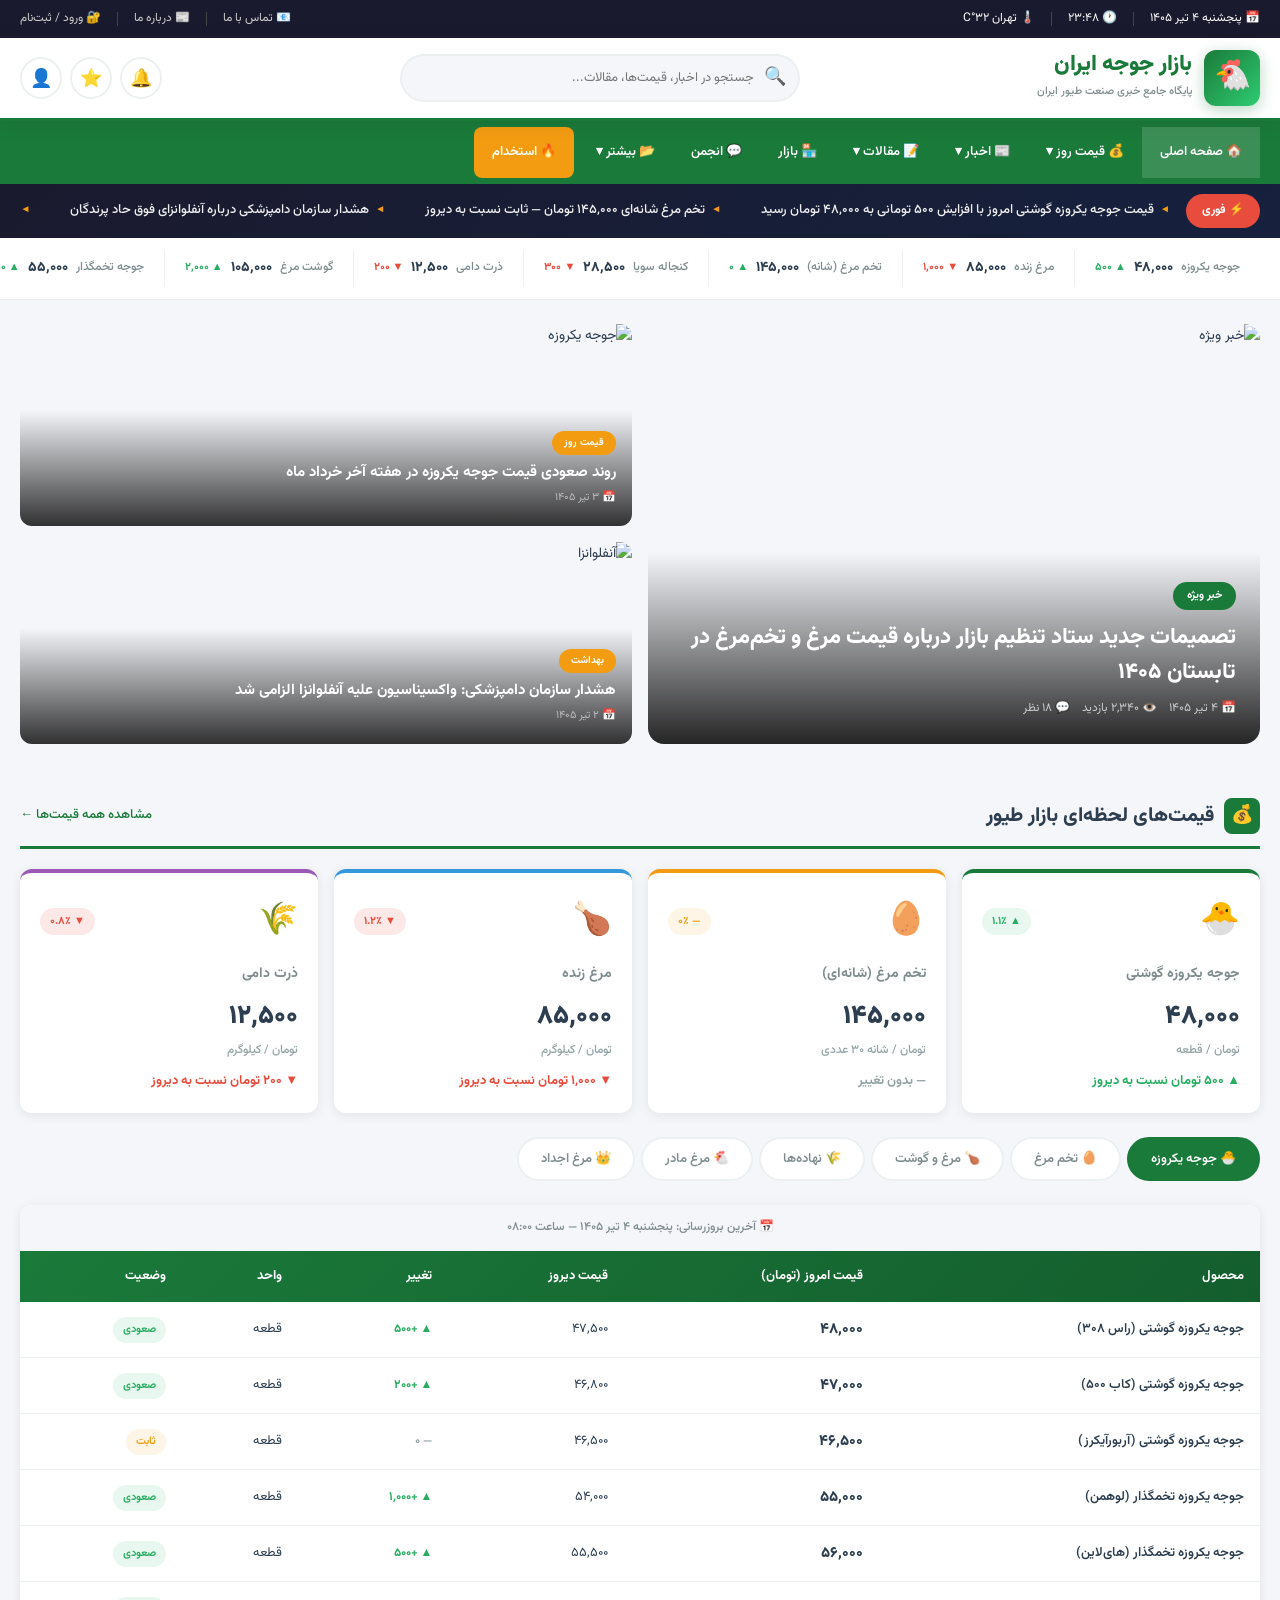
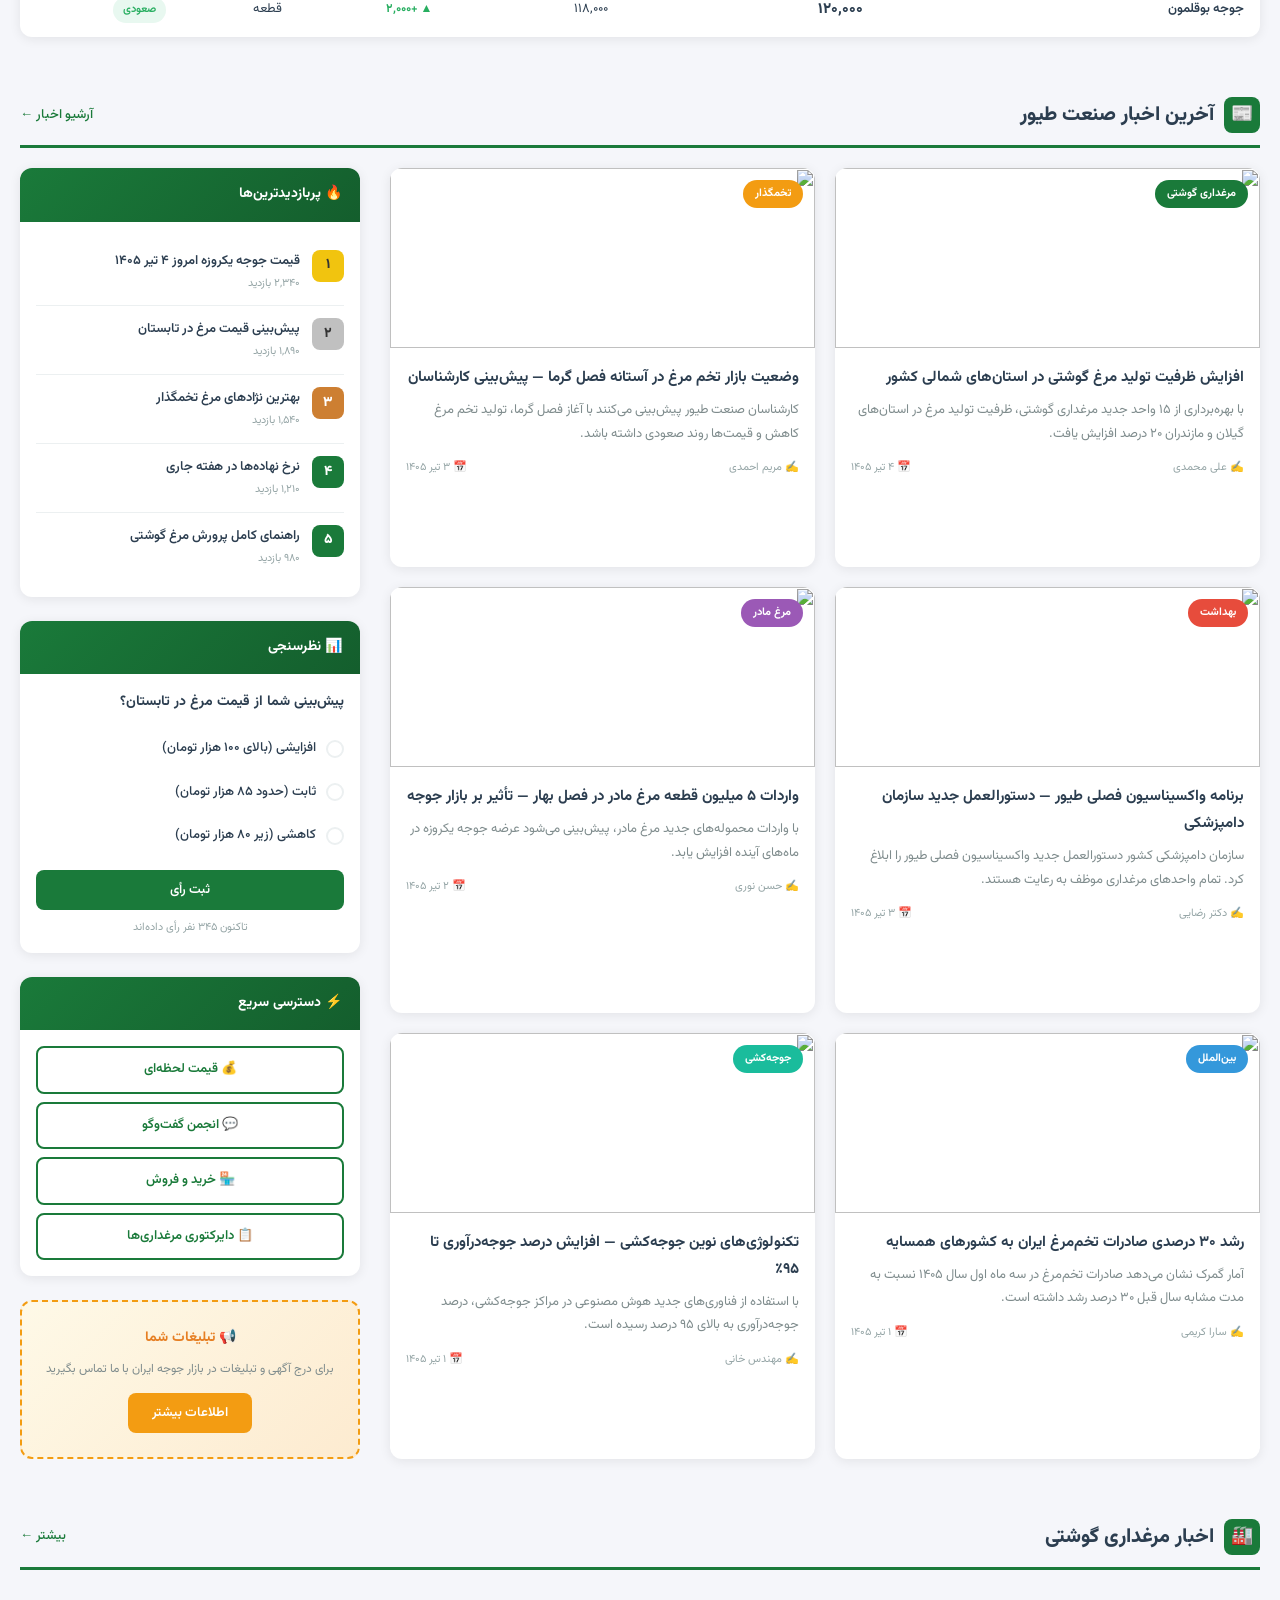
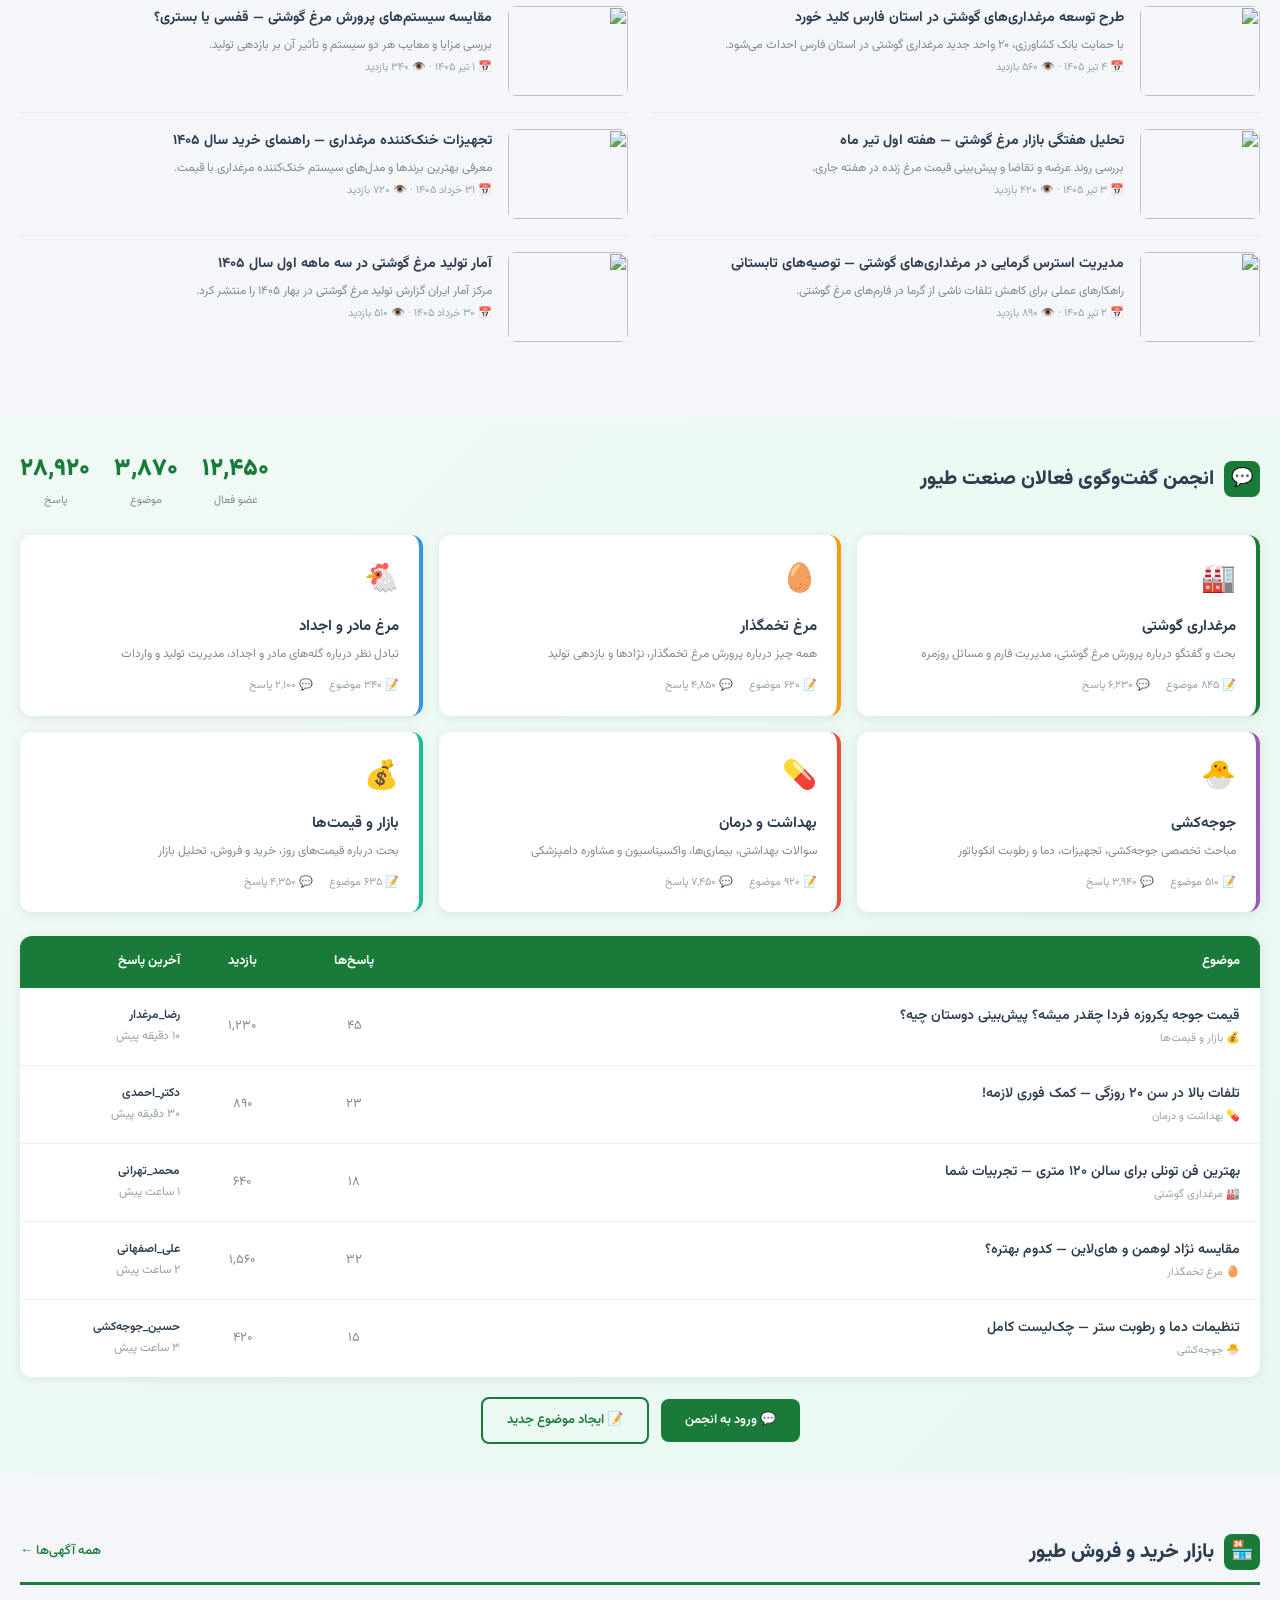
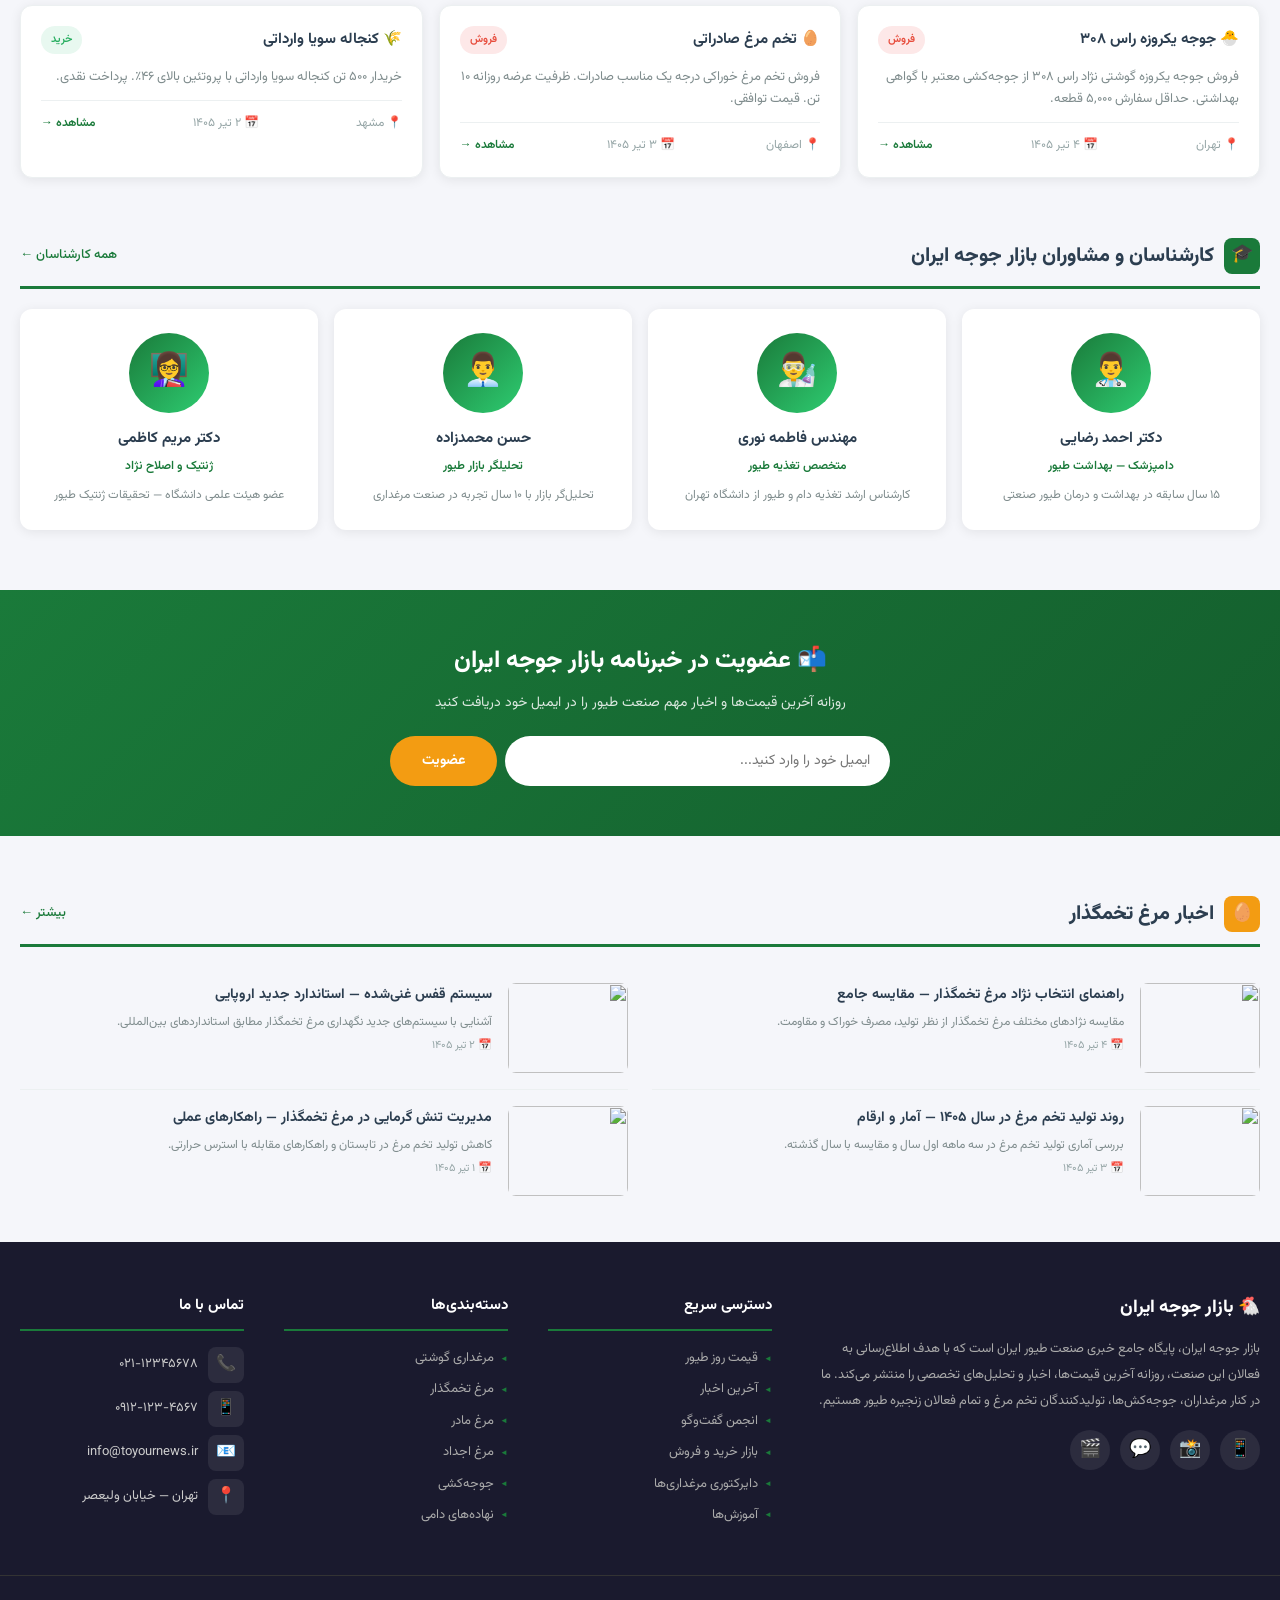
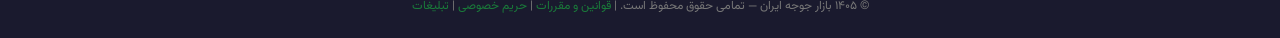
==== commit fbb1b054: "Rename site from طیور نیوز to بازار جوجه ایران Co-Authored-By: Claude Sonnet 4.6 <noreply@anthropic." ====
--- a/index.html
+++ b/index.html
@@ -3,7 +3,7 @@
 <head>
 <meta charset="UTF-8">
 <meta name="viewport" content="width=device-width, initial-scale=1.0">
-<title>طیور نیوز | پایگاه خبری صنعت طیور ایران</title>
+<title>بازار جوجه ایران | پایگاه خبری صنعت طیور ایران</title>
 <link href="https://fonts.googleapis.com/css2?family=Vazirmatn:wght@300;400;500;600;700;800;900&display=swap" rel="stylesheet">
 <style>
 *{box-sizing:border-box;margin:0;padding:0}
@@ -390,7 +390,7 @@
       <div class="logo-wrap">
         <div class="logo-icon">🐔</div>
         <div class="logo-text">
-          <h1>طیور نیوز</h1>
+          <h1>بازار جوجه ایران</h1>
           <span>پایگاه جامع خبری صنعت طیور ایران</span>
         </div>
       </div>
@@ -791,7 +791,7 @@
         <!-- Ad Space -->
         <div class="sidebar-ad">
           <h4>📢 تبلیغات شما</h4>
-          <p>برای درج آگهی و تبلیغات در طیور نیوز با ما تماس بگیرید</p>
+          <p>برای درج آگهی و تبلیغات در بازار جوجه ایران با ما تماس بگیرید</p>
           <button class="btn btn-secondary" style="margin-top:12px">اطلاعات بیشتر</button>
         </div>
       </div>
@@ -995,7 +995,7 @@
   <div class="container">
     <div class="section-title">
       <span class="icon">🎓</span>
-      کارشناسان و مشاوران طیور نیوز
+      کارشناسان و مشاوران بازار جوجه ایران
       <a href="#">همه کارشناسان ←</a>
     </div>
     <div class="expert-grid">
@@ -1030,7 +1030,7 @@
 <!-- NEWSLETTER -->
 <section class="newsletter">
   <div class="container">
-    <h3>📬 عضویت در خبرنامه طیور نیوز</h3>
+    <h3>📬 عضویت در خبرنامه بازار جوجه ایران</h3>
     <p>روزانه آخرین قیمت‌ها و اخبار مهم صنعت طیور را در ایمیل خود دریافت کنید</p>
     <div class="newsletter-form">
       <input type="email" placeholder="ایمیل خود را وارد کنید...">
@@ -1077,8 +1077,8 @@
   <div class="container">
     <div class="footer-grid">
       <div class="footer-about">
-        <h3>🐔 طیور نیوز</h3>
-        <p>طیور نیوز، پایگاه جامع خبری صنعت طیور ایران است که با هدف اطلاع‌رسانی به فعالان این صنعت، روزانه آخرین قیمت‌ها، اخبار و تحلیل‌های تخصصی را منتشر می‌کند. ما در کنار مرغداران، جوجه‌کش‌ها، تولیدکنندگان تخم مرغ و تمام فعالان زنجیره طیور هستیم.</p>
+        <h3>🐔 بازار جوجه ایران</h3>
+        <p>بازار جوجه ایران، پایگاه جامع خبری صنعت طیور ایران است که با هدف اطلاع‌رسانی به فعالان این صنعت، روزانه آخرین قیمت‌ها، اخبار و تحلیل‌های تخصصی را منتشر می‌کند. ما در کنار مرغداران، جوجه‌کش‌ها، تولیدکنندگان تخم مرغ و تمام فعالان زنجیره طیور هستیم.</p>
         <div class="footer-social">
           <a href="#" title="تلگرام">📱</a>
           <a href="#" title="اینستاگرام">📸</a>
@@ -1121,7 +1121,7 @@
   </div>
   <div class="footer-bottom">
     <div class="container">
-      <p>© ۱۴۰۵ طیور نیوز — تمامی حقوق محفوظ است. | <a href="#">قوانین و مقررات</a> | <a href="#">حریم خصوصی</a> | <a href="#">تبلیغات</a></p>
+      <p>© ۱۴۰۵ بازار جوجه ایران — تمامی حقوق محفوظ است. | <a href="#">قوانین و مقررات</a> | <a href="#">حریم خصوصی</a> | <a href="#">تبلیغات</a></p>
     </div>
   </div>
 </footer>
@@ -1135,7 +1135,7 @@
     <button onclick="document.getElementById('loginModal').style.display='none'" style="position:absolute;top:16px;left:16px;background:none;border:none;font-size:24px;cursor:pointer;color:var(--text-muted)">✕</button>
     <div style="text-align:center;margin-bottom:24px">
       <div style="font-size:48px;margin-bottom:8px">🐔</div>
-      <h3 style="font-size:20px;font-weight:800;color:var(--text)">ورود به طیور نیوز</h3>
+      <h3 style="font-size:20px;font-weight:800;color:var(--text)">ورود به بازار جوجه ایران</h3>
       <p style="font-size:13px;color:var(--text-light)">برای دسترسی به انجمن و امکانات ویژه وارد شوید</p>
     </div>
     <div style="margin-bottom:16px">
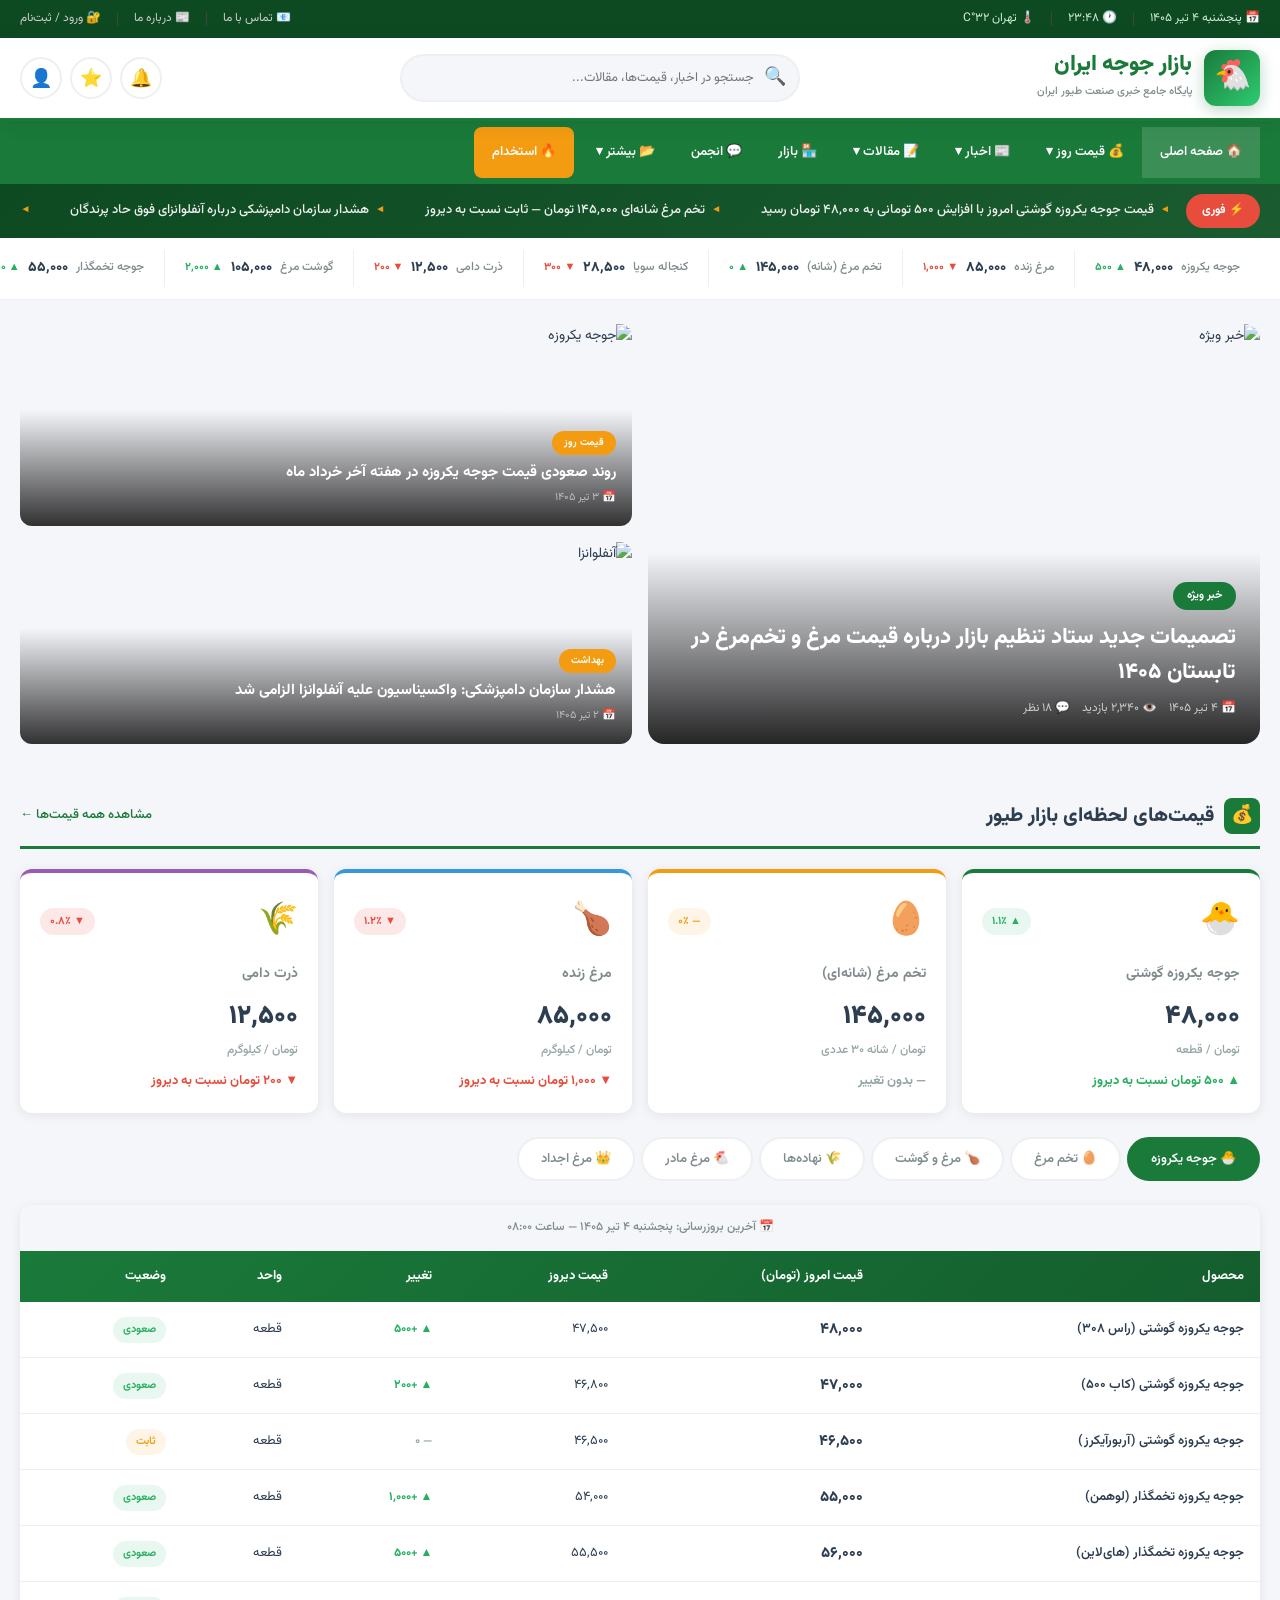
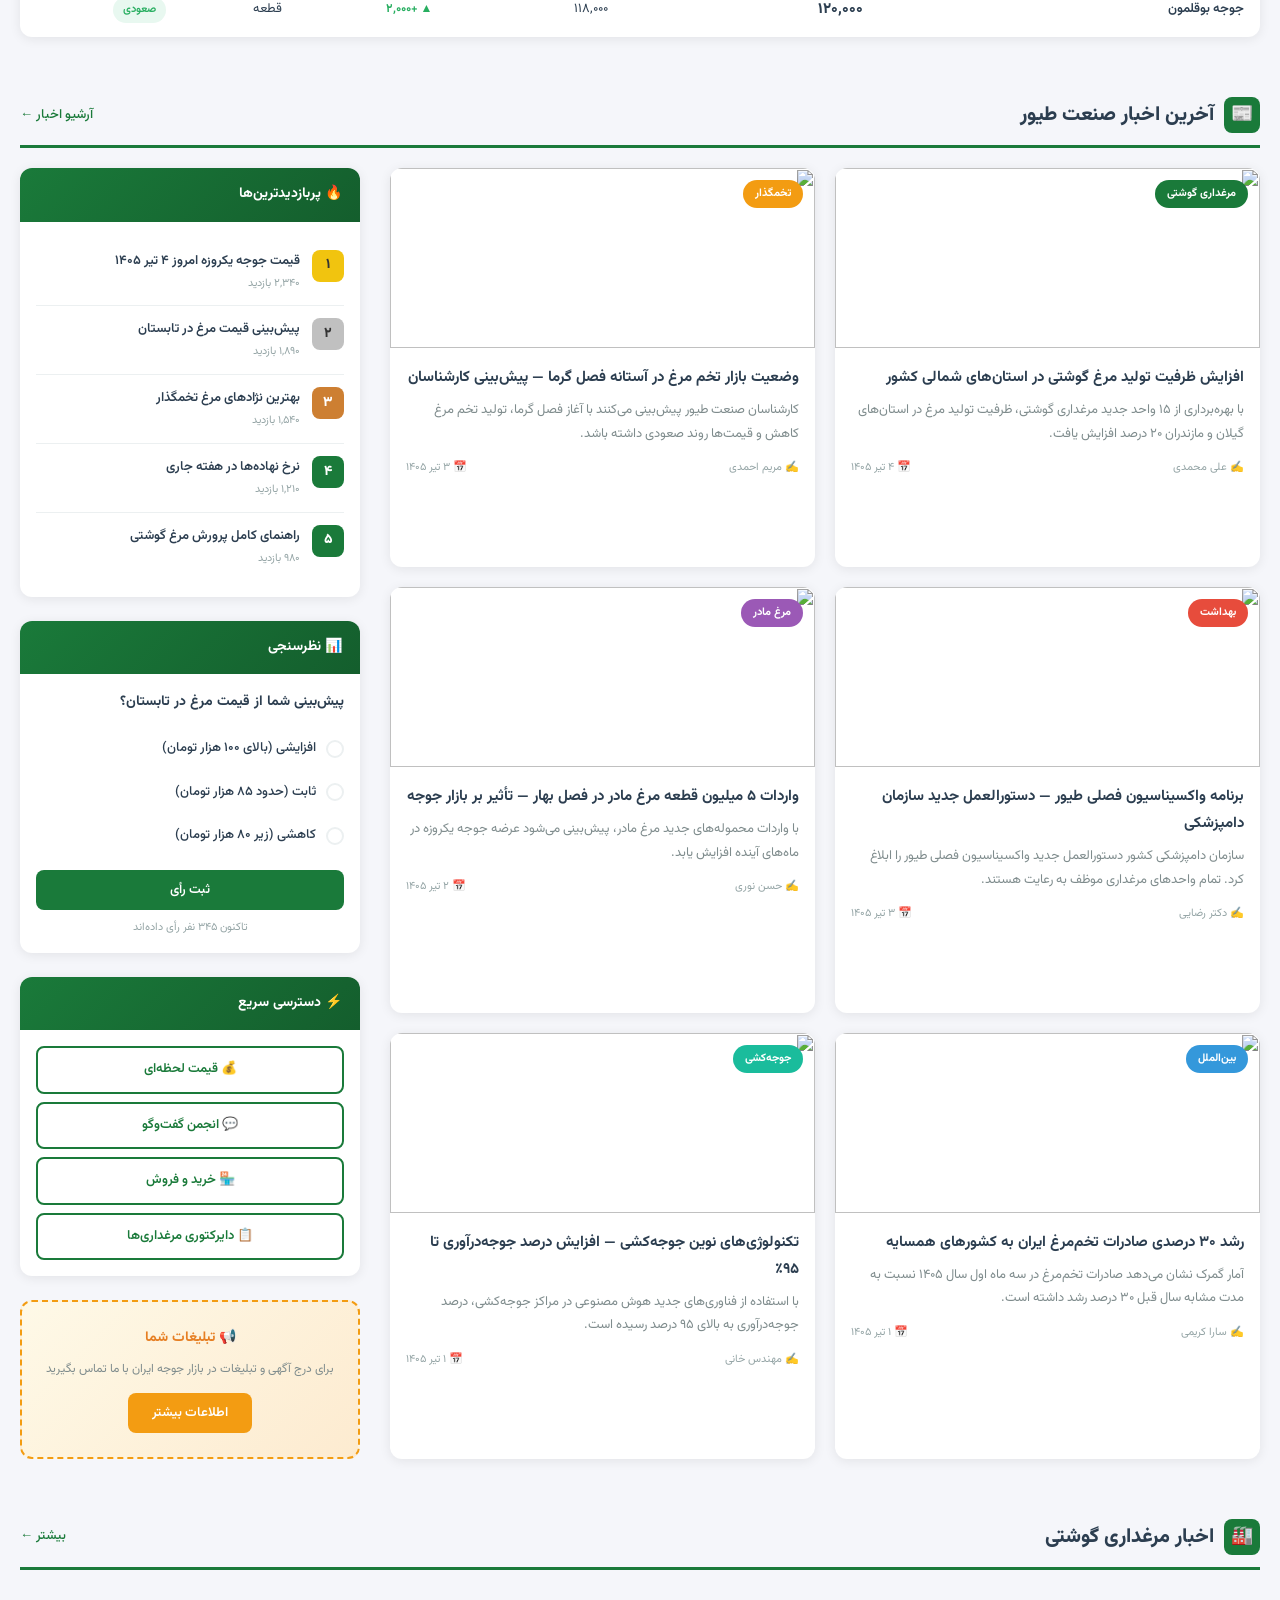
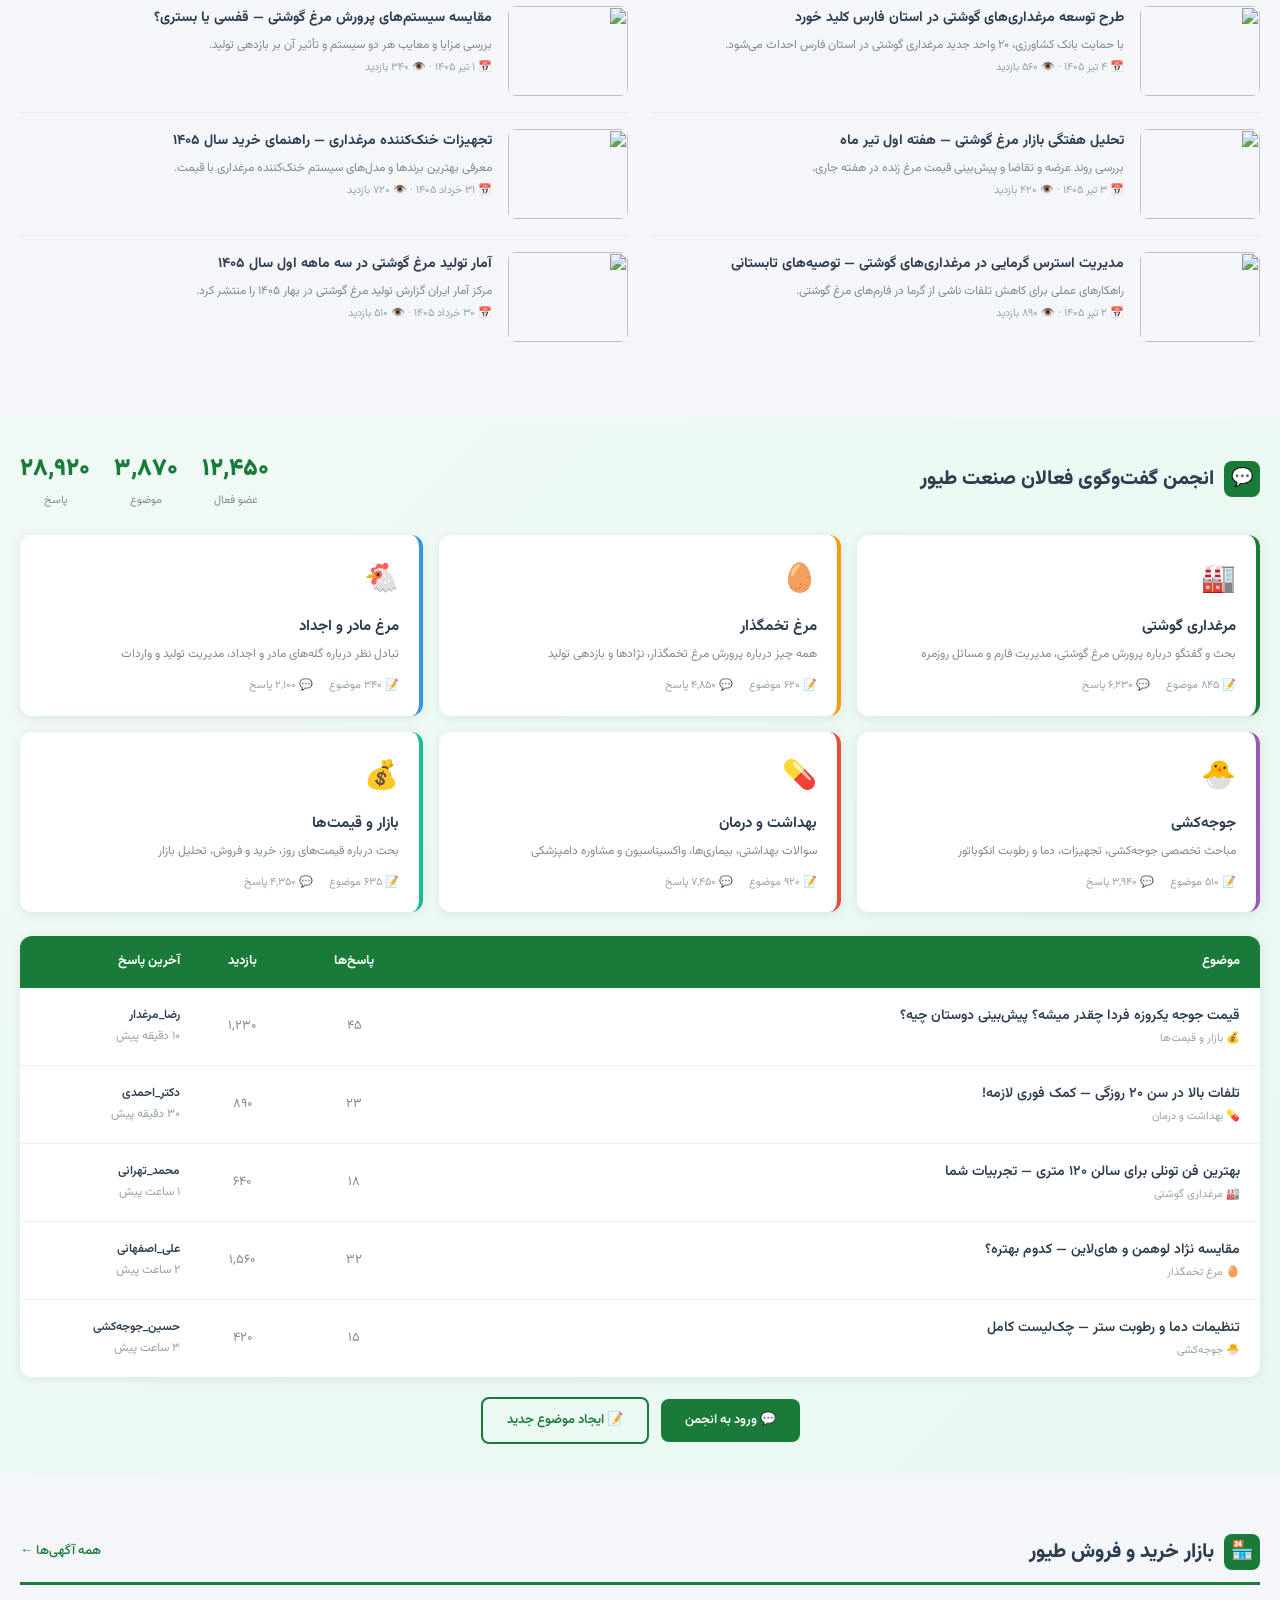
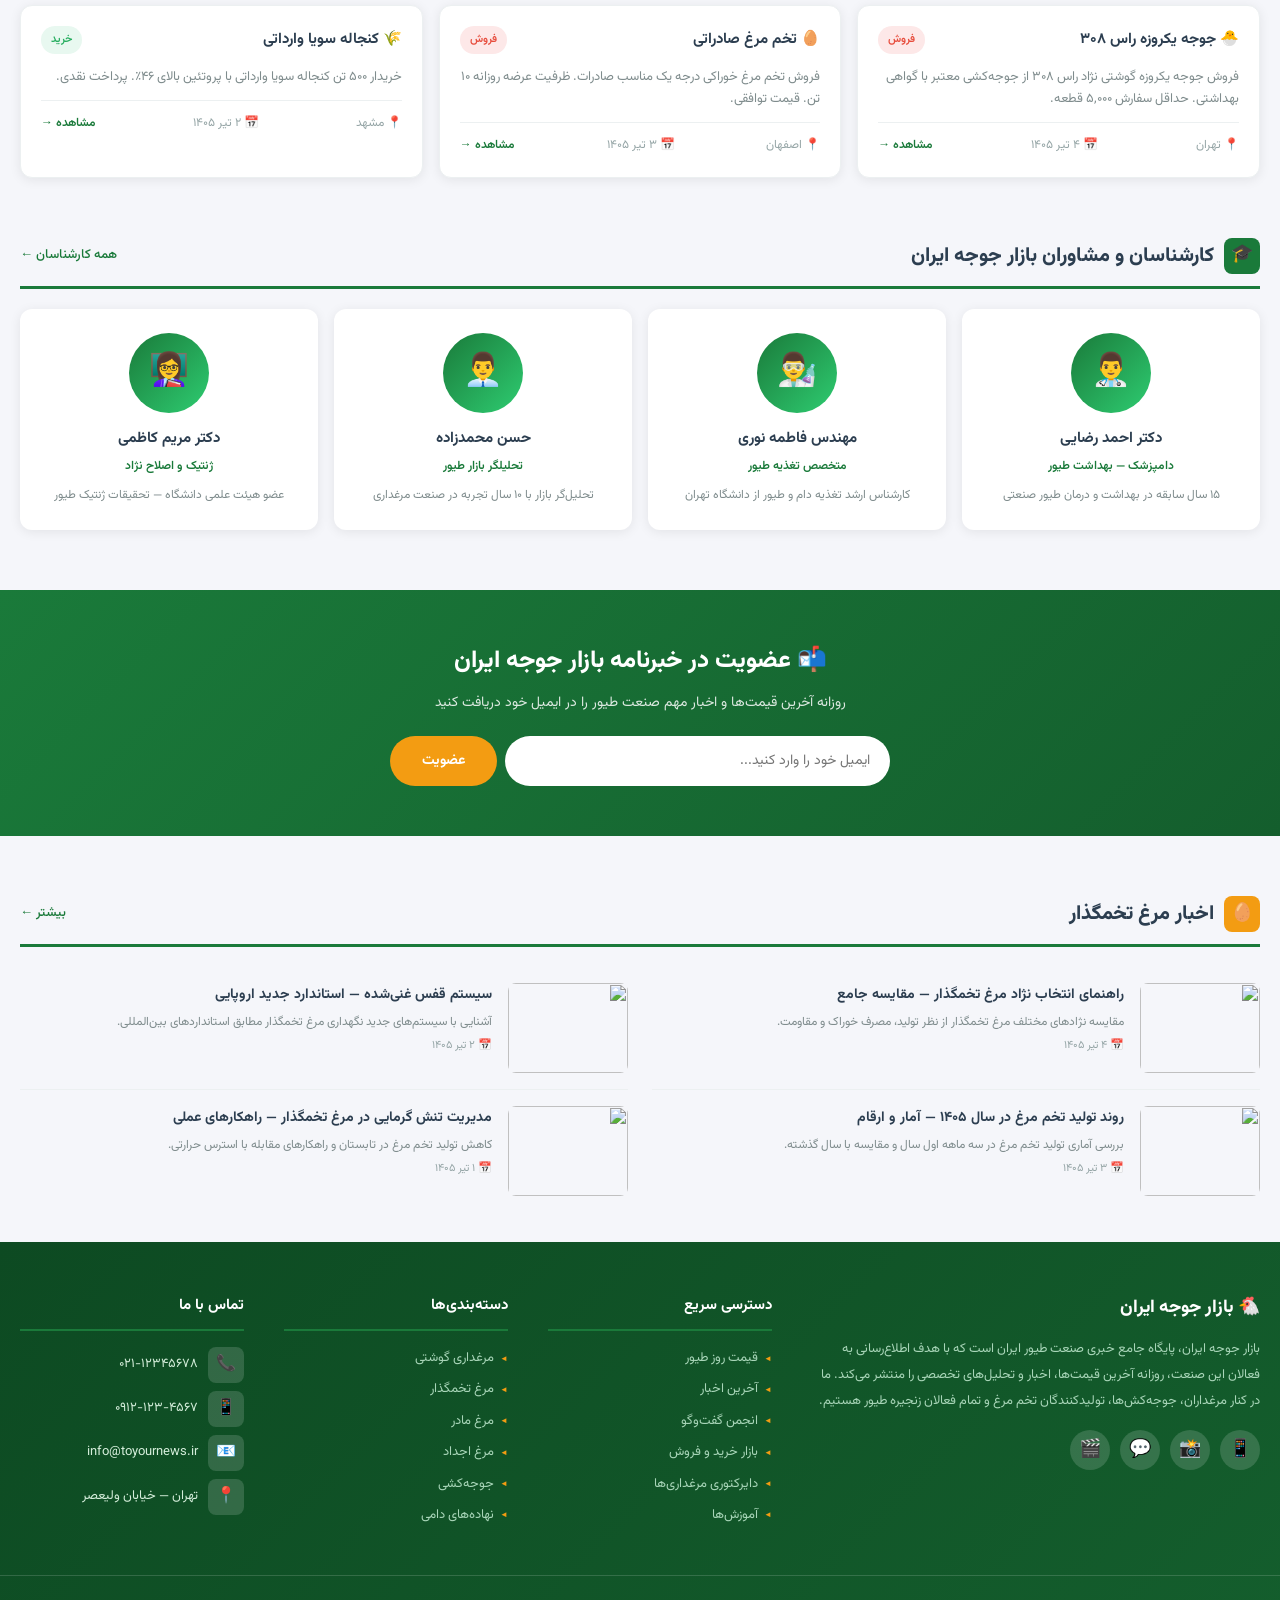
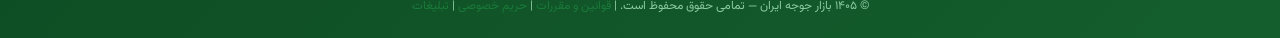
==== commit 00df4566: "Unify color scheme: green footer, top bar and ticker to match site theme Co-Authored-By: Claude Sonn" ====
--- a/index.html
+++ b/index.html
@@ -55,7 +55,7 @@
 .badge-blue{background:#ebf5fb;color:#2980b9}
 
 /* ===== TOP BAR ===== */
-.top-bar{background:#1a1a2e;color:#fff;font-size:12px;padding:8px 0}
+.top-bar{background:#0d4a22;color:#d4edda;font-size:12px;padding:8px 0}
 .top-bar .container{display:flex;justify-content:space-between;align-items:center;flex-wrap:wrap;gap:8px}
 .top-bar-right{display:flex;align-items:center;gap:16px}
 .top-bar-left{display:flex;align-items:center;gap:16px}
@@ -95,7 +95,7 @@
 .hamburger{display:none;background:none;border:none;color:#fff;font-size:24px;cursor:pointer;padding:14px 18px}
 
 /* ===== BREAKING NEWS TICKER ===== */
-.ticker-bar{background:linear-gradient(135deg,#1a1a2e,#16213e);padding:10px 0;overflow:hidden}
+.ticker-bar{background:linear-gradient(135deg,#0d4a22,#1a5c30);padding:10px 0;overflow:hidden}
 .ticker-inner{display:flex;align-items:center;gap:16px}
 .ticker-label{background:var(--accent);color:#fff;padding:6px 16px;border-radius:20px;font-size:12px;font-weight:700;flex-shrink:0;animation:pulse 2s infinite}
 @keyframes pulse{0%,100%{opacity:1}50%{opacity:.7}}
@@ -289,21 +289,21 @@
 .newsletter-form button:hover{background:var(--secondary-dark)}
 
 /* ===== FOOTER ===== */
-.footer{background:#1a1a2e;color:#ccc;padding:50px 0 0}
+.footer{background:linear-gradient(135deg,#0d4a22,#145e2d);color:#d4edda;padding:50px 0 0}
 .footer-grid{display:grid;grid-template-columns:2fr 1fr 1fr 1fr;gap:40px;margin-bottom:40px}
 .footer-about h3{font-size:18px;font-weight:800;color:#fff;margin-bottom:12px;display:flex;align-items:center;gap:8px}
-.footer-about p{font-size:13px;line-height:2;color:#aaa}
+.footer-about p{font-size:13px;line-height:2;color:#a8d5b8}
 .footer-col h4{font-size:15px;font-weight:700;color:#fff;margin-bottom:16px;padding-bottom:10px;border-bottom:2px solid var(--primary)}
 .footer-col ul li{margin-bottom:8px}
-.footer-col ul li a{color:#aaa;font-size:13px;transition:all .2s;display:flex;align-items:center;gap:6px}
-.footer-col ul li a:hover{color:var(--primary);padding-right:6px}
-.footer-col ul li a::before{content:'◄';font-size:8px;color:var(--primary)}
+.footer-col ul li a{color:#a8d5b8;font-size:13px;transition:all .2s;display:flex;align-items:center;gap:6px}
+.footer-col ul li a:hover{color:#fff;padding-right:6px}
+.footer-col ul li a::before{content:'◄';font-size:8px;color:var(--secondary)}
 .footer-contact li{display:flex;align-items:center;gap:10px;margin-bottom:12px;font-size:13px}
-.footer-contact .fc-icon{width:36px;height:36px;background:rgba(255,255,255,0.08);border-radius:var(--radius-sm);display:flex;align-items:center;justify-content:center;font-size:16px;flex-shrink:0}
+.footer-contact .fc-icon{width:36px;height:36px;background:rgba(255,255,255,0.15);border-radius:var(--radius-sm);display:flex;align-items:center;justify-content:center;font-size:16px;flex-shrink:0}
 .footer-social{display:flex;gap:10px;margin-top:16px}
-.footer-social a{width:40px;height:40px;background:rgba(255,255,255,0.08);border-radius:50%;display:flex;align-items:center;justify-content:center;font-size:18px;transition:all .2s}
-.footer-social a:hover{background:var(--primary);transform:translateY(-2px)}
-.footer-bottom{border-top:1px solid #333;padding:20px 0;text-align:center;font-size:12px;color:#777}
+.footer-social a{width:40px;height:40px;background:rgba(255,255,255,0.15);border-radius:50%;display:flex;align-items:center;justify-content:center;font-size:18px;transition:all .2s}
+.footer-social a:hover{background:var(--secondary);transform:translateY(-2px)}
+.footer-bottom{border-top:1px solid rgba(255,255,255,0.15);padding:20px 0;text-align:center;font-size:12px;color:#8bc9a0}
 .footer-bottom a{color:var(--primary)}
 
 /* ===== BACK TO TOP ===== */
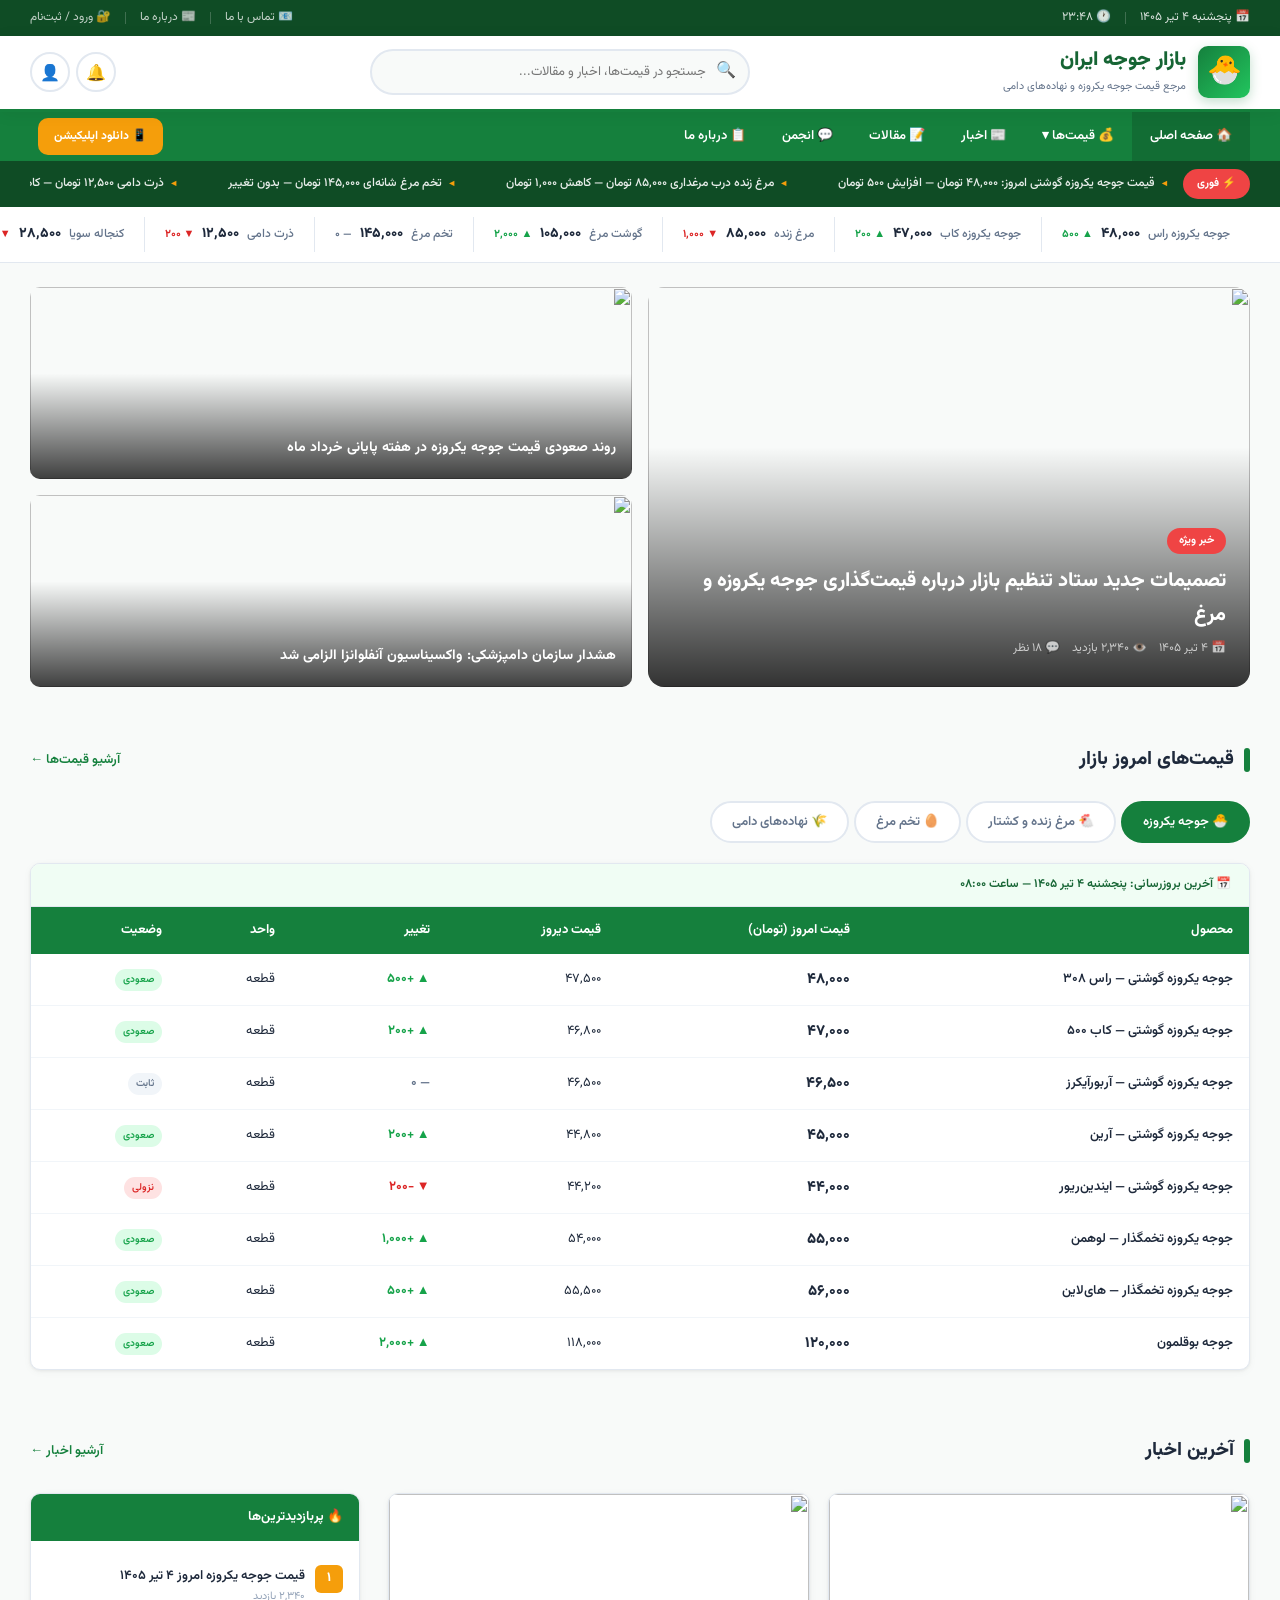
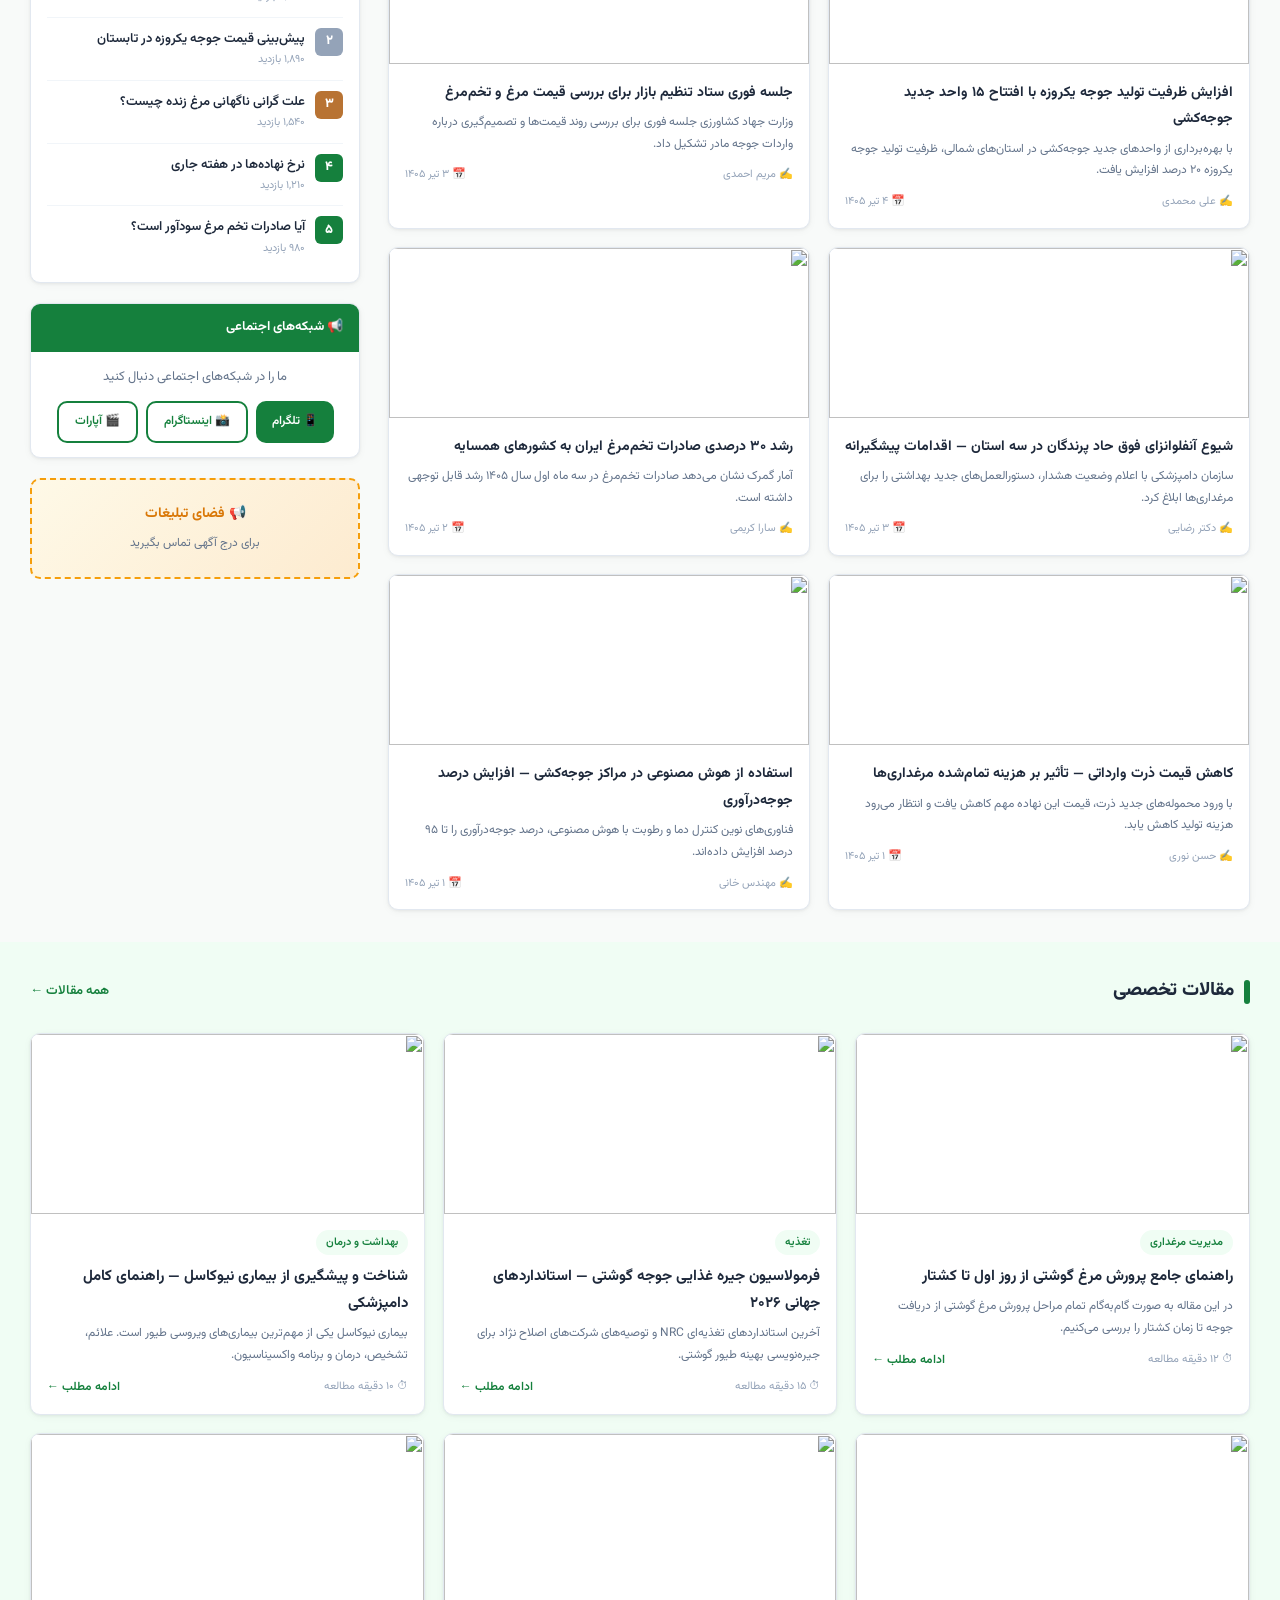
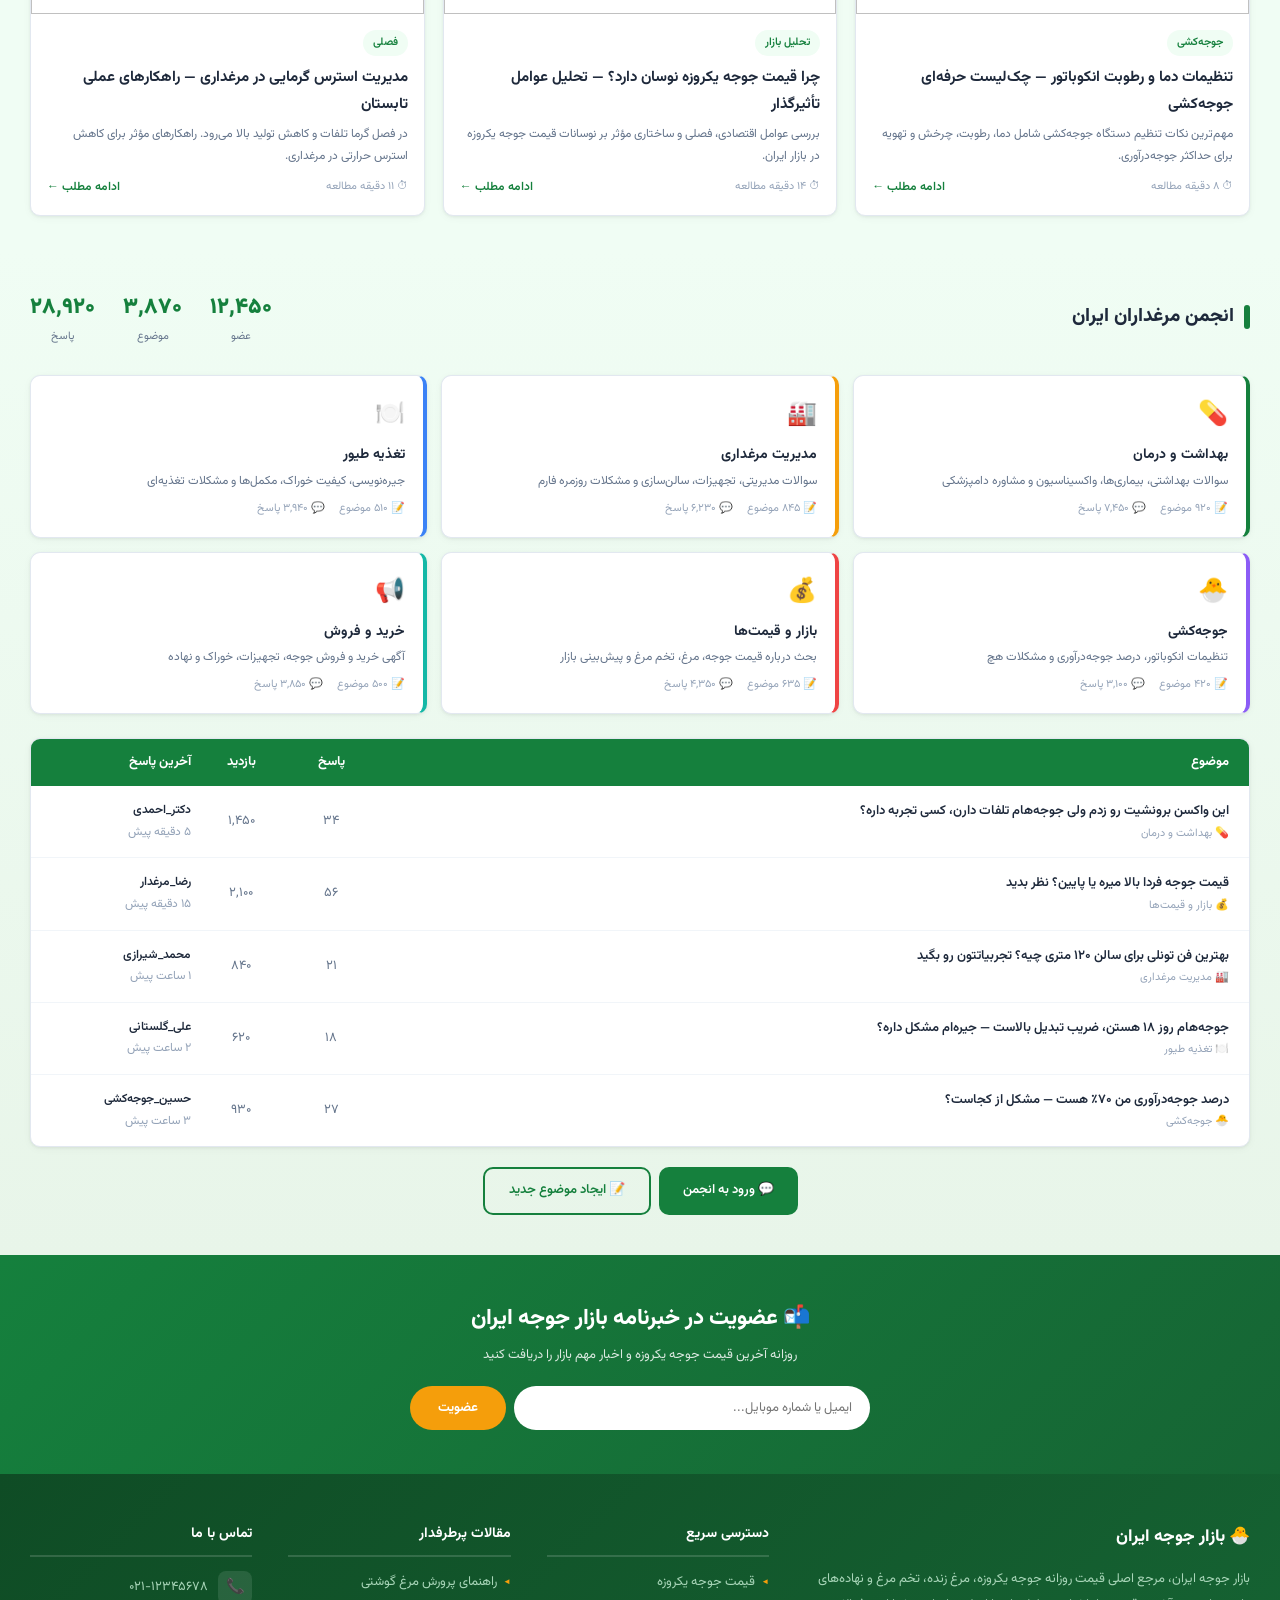
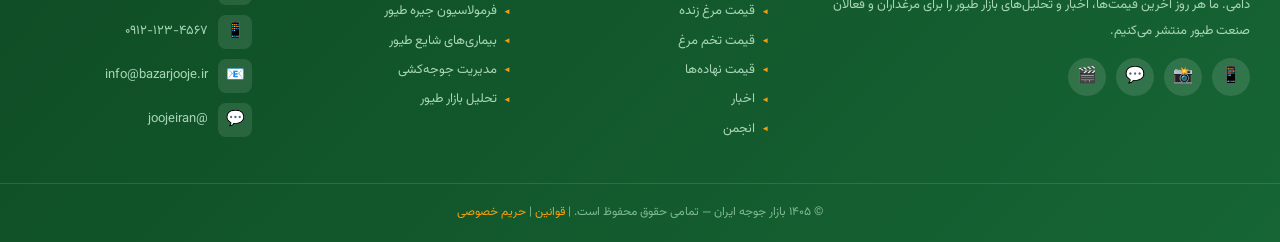
==== commit fb63bea8: "Redesign site based on bazarjooje.ir brand identity - Focus on daily chick pricing as main feature (" ====
--- a/index.html
+++ b/index.html
@@ -3,564 +3,459 @@
 <head>
 <meta charset="UTF-8">
 <meta name="viewport" content="width=device-width, initial-scale=1.0">
-<title>بازار جوجه ایران | پایگاه خبری صنعت طیور ایران</title>
+<meta name="description" content="بازار جوجه ایران — مرجع قیمت روزانه جوجه یکروزه، مرغ زنده، تخم مرغ و نهاده‌های دامی. اخبار، مقالات تخصصی و انجمن مرغداران ایران.">
+<meta name="keywords" content="قیمت جوجه یکروزه, جوجه یکروزه گوشتی, قیمت مرغ زنده, قیمت تخم مرغ, نهاده دامی, مرغداری, بازار جوجه ایران">
+<title>بازار جوجه ایران | مرجع قیمت جوجه یکروزه و نهاده‌های دامی</title>
 <link href="https://fonts.googleapis.com/css2?family=Vazirmatn:wght@300;400;500;600;700;800;900&display=swap" rel="stylesheet">
 <style>
 *{box-sizing:border-box;margin:0;padding:0}
 :root{
-  --primary:#1a7a3a;
-  --primary-dark:#145e2d;
-  --primary-light:#2ecc71;
-  --secondary:#f39c12;
-  --secondary-dark:#e67e22;
-  --accent:#e74c3c;
-  --bg:#f5f6fa;
+  --primary:#15803d;
+  --primary-dark:#166534;
+  --primary-deeper:#0f4c25;
+  --primary-light:#22c55e;
+  --primary-pale:#f0fdf4;
+  --secondary:#f59e0b;
+  --secondary-dark:#d97706;
+  --accent:#ef4444;
+  --bg:#f8faf9;
   --white:#fff;
-  --card:#fff;
-  --text:#2c3e50;
-  --text-light:#7f8c8d;
-  --text-muted:#95a5a6;
-  --border:#ecf0f1;
-  --border-dark:#dfe6e9;
-  --shadow:0 2px 12px rgba(0,0,0,0.08);
-  --shadow-lg:0 8px 32px rgba(0,0,0,0.12);
-  --radius:12px;
-  --radius-sm:8px;
-  --radius-lg:16px;
-  --green-up:#27ae60;
-  --red-down:#e74c3c;
-  --gold:#f1c40f;
+  --text:#1e293b;
+  --text-light:#64748b;
+  --text-muted:#94a3b8;
+  --border:#e2e8f0;
+  --border-light:#f1f5f9;
+  --shadow:0 1px 3px rgba(0,0,0,0.06),0 2px 8px rgba(0,0,0,0.04);
+  --shadow-md:0 4px 16px rgba(0,0,0,0.08);
+  --shadow-lg:0 8px 32px rgba(0,0,0,0.1);
+  --r:10px;
+  --r-lg:16px;
+  --up:#16a34a;
+  --down:#dc2626;
+  --stable:#64748b;
 }
 html{scroll-behavior:smooth}
 body{font-family:'Vazirmatn',Tahoma,sans-serif;direction:rtl;background:var(--bg);color:var(--text);line-height:1.8;font-size:14px}
 a{text-decoration:none;color:inherit;transition:color .2s}
 ul{list-style:none}
 img{max-width:100%;display:block}
-.container{max-width:1280px;margin:0 auto;padding:0 20px}
-.section-title{font-size:20px;font-weight:800;color:var(--text);margin-bottom:20px;display:flex;align-items:center;gap:10px;padding-bottom:12px;border-bottom:3px solid var(--primary)}
-.section-title .icon{width:36px;height:36px;background:var(--primary);color:#fff;border-radius:var(--radius-sm);display:flex;align-items:center;justify-content:center;font-size:18px}
-.section-title a{color:var(--primary);font-size:13px;font-weight:500;margin-right:auto}
-.section-title a:hover{color:var(--primary-dark)}
-.btn{display:inline-flex;align-items:center;gap:6px;padding:10px 24px;border-radius:var(--radius-sm);border:none;cursor:pointer;font-family:inherit;font-weight:600;font-size:13px;transition:all .2s}
-.btn-primary{background:var(--primary);color:#fff}
-.btn-primary:hover{background:var(--primary-dark);transform:translateY(-1px)}
-.btn-secondary{background:var(--secondary);color:#fff}
-.btn-secondary:hover{background:var(--secondary-dark)}
-.btn-outline{background:transparent;border:2px solid var(--primary);color:var(--primary)}
-.btn-outline:hover{background:var(--primary);color:#fff}
+.container{max-width:1260px;margin:0 auto;padding:0 20px}
+.section-header{display:flex;align-items:center;justify-content:space-between;margin-bottom:24px;flex-wrap:wrap;gap:10px}
+.section-title{font-size:19px;font-weight:800;color:var(--text);display:flex;align-items:center;gap:10px}
+.section-title .dot{width:6px;height:24px;background:var(--primary);border-radius:3px}
+.section-more{color:var(--primary);font-size:13px;font-weight:600;display:flex;align-items:center;gap:4px}
+.section-more:hover{color:var(--primary-dark)}
+
+/* ===== TOP BAR ===== */
+.topbar{background:var(--primary-deeper);color:rgba(255,255,255,.85);font-size:12px;padding:7px 0}
+.topbar .container{display:flex;justify-content:space-between;align-items:center;flex-wrap:wrap;gap:6px}
+.topbar a{color:rgba(255,255,255,.75);transition:color .2s}
+.topbar a:hover{color:var(--secondary)}
+.topbar-links{display:flex;gap:14px;align-items:center}
+.topbar-sep{width:1px;height:12px;background:rgba(255,255,255,.2)}
+
+/* ===== HEADER ===== */
+.header{background:#fff;border-bottom:3px solid var(--primary);position:sticky;top:0;z-index:1000;box-shadow:0 2px 16px rgba(0,0,0,.06)}
+.header-inner{display:flex;align-items:center;justify-content:space-between;padding:10px 0;gap:16px}
+.logo{display:flex;align-items:center;gap:12px;flex-shrink:0}
+.logo-icon{width:52px;height:52px;background:linear-gradient(135deg,var(--primary),var(--primary-light));border-radius:var(--r);display:flex;align-items:center;justify-content:center;font-size:28px;box-shadow:0 4px 12px rgba(21,128,61,.25)}
+.logo-text h1{font-size:20px;font-weight:900;color:var(--primary-dark);line-height:1.4}
+.logo-text span{font-size:11px;color:var(--text-light);font-weight:400}
+.header-search{flex:1;max-width:380px;position:relative}
+.header-search input{width:100%;padding:11px 42px 11px 16px;border:2px solid var(--border);border-radius:50px;font-family:inherit;font-size:13px;background:var(--bg);outline:none;transition:border .2s}
+.header-search input:focus{border-color:var(--primary)}
+.header-search .s-icon{position:absolute;right:14px;top:50%;transform:translateY(-50%);font-size:16px;color:var(--text-muted)}
+.header-btns{display:flex;gap:6px;flex-shrink:0}
+.h-btn{width:40px;height:40px;border-radius:50%;border:2px solid var(--border);background:#fff;display:flex;align-items:center;justify-content:center;cursor:pointer;font-size:16px;transition:all .2s;color:var(--text-light)}
+.h-btn:hover{border-color:var(--primary);background:var(--primary);color:#fff}
+
+/* ===== NAV ===== */
+.nav{background:var(--primary);position:relative;z-index:900}
+.nav-inner{display:flex;align-items:center}
+.nav-list{display:flex;align-items:center;gap:0;flex:1}
+.nav-item{position:relative}
+.nav-item>a{display:flex;align-items:center;gap:6px;padding:13px 18px;color:#fff;font-weight:600;font-size:13px;transition:background .15s;white-space:nowrap}
+.nav-item>a:hover,.nav-item.active>a{background:rgba(0,0,0,.15)}
+.nav-item .dropdown{position:absolute;top:100%;right:0;background:#fff;min-width:220px;border-radius:0 0 var(--r) var(--r);box-shadow:var(--shadow-lg);opacity:0;visibility:hidden;transform:translateY(6px);transition:all .2s;z-index:100}
+.nav-item:hover .dropdown{opacity:1;visibility:visible;transform:translateY(0)}
+.dropdown a{display:flex;align-items:center;gap:8px;padding:11px 16px;color:var(--text);font-size:13px;font-weight:500;border-bottom:1px solid var(--border-light);transition:all .15s}
+.dropdown a:last-child{border-bottom:none}
+.dropdown a:hover{background:var(--primary-pale);color:var(--primary);padding-right:22px}
+.hamburger{display:none;background:none;border:none;color:#fff;font-size:22px;cursor:pointer;padding:13px 16px}
+.nav-app{display:flex;align-items:center;gap:6px;padding:8px 16px;margin:5px 8px;background:var(--secondary);color:#fff;border-radius:var(--r);font-size:12px;font-weight:700;white-space:nowrap;transition:background .2s}
+.nav-app:hover{background:var(--secondary-dark)}
+
+/* ===== TICKER ===== */
+.ticker{background:var(--primary-deeper);padding:8px 0;overflow:hidden}
+.ticker-inner{display:flex;align-items:center;gap:14px}
+.ticker-badge{background:var(--accent);color:#fff;padding:5px 14px;border-radius:20px;font-size:11px;font-weight:700;flex-shrink:0;animation:tblink 1.5s infinite}
+@keyframes tblink{0%,100%{opacity:1}50%{opacity:.6}}
+.ticker-track-wrap{overflow:hidden;flex:1;position:relative;height:22px}
+.ticker-track{display:flex;gap:50px;animation:tscroll 45s linear infinite;position:absolute;white-space:nowrap}
+.ticker-track:hover{animation-play-state:paused}
+@keyframes tscroll{0%{transform:translateX(0)}100%{transform:translateX(100%)}}
+.ticker-item{color:rgba(255,255,255,.9);font-size:12px;font-weight:500;display:flex;align-items:center;gap:5px}
+.ticker-item::before{content:'◄';color:var(--secondary);font-size:9px}
+
+/* ===== PRICE STRIP ===== */
+.price-strip{background:#fff;border-bottom:1px solid var(--border);padding:10px 0;overflow:hidden}
+.ps-track{display:flex;animation:psScroll 35s linear infinite;gap:0}
+.ps-track:hover{animation-play-state:paused}
+@keyframes psScroll{0%{transform:translateX(0)}100%{transform:translateX(50%)}}
+.ps-chip{display:flex;align-items:center;gap:8px;padding:5px 20px;border-left:1px solid var(--border);flex-shrink:0;white-space:nowrap}
+.ps-name{font-size:12px;color:var(--text-light);font-weight:500}
+.ps-val{font-size:14px;font-weight:800;color:var(--text)}
+.ps-change{font-size:11px;font-weight:700}
+.ps-change.up{color:var(--up)}
+.ps-change.down{color:var(--down)}
+.ps-change.eq{color:var(--stable)}
+
+/* ===== HERO ===== */
+.hero{padding:24px 0}
+.hero-grid{display:grid;grid-template-columns:1fr 1fr;gap:16px;min-height:400px}
+.hero-main{position:relative;border-radius:var(--r-lg);overflow:hidden;cursor:pointer}
+.hero-main img{width:100%;height:100%;object-fit:cover}
+.hero-main .h-overlay{position:absolute;inset:0;background:linear-gradient(0deg,rgba(0,0,0,.8) 0%,transparent 60%);display:flex;flex-direction:column;justify-content:flex-end;padding:28px 24px}
+.h-tag{display:inline-block;background:var(--accent);color:#fff;padding:3px 12px;border-radius:20px;font-size:11px;font-weight:700;margin-bottom:10px;width:fit-content}
+.h-overlay h2{color:#fff;font-size:20px;font-weight:800;line-height:1.7;margin-bottom:6px}
+.h-overlay .h-meta{color:rgba(255,255,255,.7);font-size:12px;display:flex;gap:12px}
+.hero-side{display:grid;grid-template-rows:1fr 1fr;gap:16px}
+.hero-card{position:relative;border-radius:var(--r);overflow:hidden;cursor:pointer}
+.hero-card img{width:100%;height:100%;object-fit:cover}
+.hero-card .h-overlay{position:absolute;inset:0;background:linear-gradient(0deg,rgba(0,0,0,.75) 0%,transparent 55%);display:flex;flex-direction:column;justify-content:flex-end;padding:18px 16px}
+.hero-card .h-overlay h3{color:#fff;font-size:14px;font-weight:700;line-height:1.7}
+
+/* ===== PRICE SECTION ===== */
+.prices{padding:32px 0}
+.price-quick{display:grid;grid-template-columns:repeat(4,1fr);gap:14px;margin-bottom:28px}
+.pq-card{background:#fff;border-radius:var(--r);padding:18px;box-shadow:var(--shadow);position:relative;overflow:hidden;transition:all .25s;cursor:pointer;border:1px solid var(--border)}
+.pq-card:hover{transform:translateY(-3px);box-shadow:var(--shadow-md);border-color:var(--primary)}
+.pq-card::after{content:'';position:absolute;top:0;right:0;left:0;height:3px}
+.pq-card:nth-child(1)::after{background:var(--primary)}
+.pq-card:nth-child(2)::after{background:var(--secondary)}
+.pq-card:nth-child(3)::after{background:#3b82f6}
+.pq-card:nth-child(4)::after{background:#8b5cf6}
+.pq-top{display:flex;align-items:center;justify-content:space-between;margin-bottom:10px}
+.pq-icon{font-size:28px}
+.pq-badge{font-size:11px;font-weight:700;padding:3px 8px;border-radius:12px}
+.pq-badge.up{background:#dcfce7;color:var(--up)}
+.pq-badge.down{background:#fee2e2;color:var(--down)}
+.pq-badge.eq{background:#f1f5f9;color:var(--stable)}
+.pq-label{font-size:13px;font-weight:600;color:var(--text-light);margin-bottom:4px}
+.pq-price{font-size:24px;font-weight:900;color:var(--text)}
+.pq-unit{font-size:11px;color:var(--text-muted)}
+.pq-diff{font-size:12px;font-weight:700;margin-top:6px}
+
+.price-tabs{display:flex;gap:5px;margin-bottom:18px;overflow-x:auto;padding-bottom:2px}
+.p-tab{padding:9px 20px;border-radius:50px;font-size:13px;font-weight:600;cursor:pointer;border:2px solid var(--border);background:#fff;color:var(--text-light);transition:all .2s;white-space:nowrap;font-family:inherit}
+.p-tab.active,.p-tab:hover{background:var(--primary);color:#fff;border-color:var(--primary)}
+.price-box{background:#fff;border-radius:var(--r);box-shadow:var(--shadow);overflow:hidden;border:1px solid var(--border)}
+.price-update{background:var(--primary-pale);padding:10px 18px;font-size:12px;color:var(--primary-dark);font-weight:600;display:flex;align-items:center;gap:6px;border-bottom:1px solid var(--border)}
+.ptable{width:100%;border-collapse:collapse}
+.ptable thead{background:var(--primary)}
+.ptable th{color:#fff;padding:12px 16px;font-weight:700;font-size:13px;text-align:right}
+.ptable td{padding:12px 16px;border-bottom:1px solid var(--border-light);font-size:13px}
+.ptable tbody tr:hover{background:var(--primary-pale)}
+.ptable tbody tr:last-child td{border-bottom:none}
+.ptable .pv{font-weight:800;font-size:15px}
+.ptable .cup{color:var(--up);font-weight:700}
+.ptable .cdn{color:var(--down);font-weight:700}
+.ptable .ceq{color:var(--stable);font-weight:600}
+.ptable .badge{font-size:10px;padding:2px 8px}
 .badge{display:inline-block;padding:3px 10px;border-radius:20px;font-size:11px;font-weight:600}
-.badge-red{background:#fde8e8;color:var(--accent)}
-.badge-green{background:#e8f8f0;color:var(--green-up)}
-.badge-orange{background:#fef5e7;color:var(--secondary)}
-.badge-blue{background:#ebf5fb;color:#2980b9}
-
-/* ===== TOP BAR ===== */
-.top-bar{background:#0d4a22;color:#d4edda;font-size:12px;padding:8px 0}
-.top-bar .container{display:flex;justify-content:space-between;align-items:center;flex-wrap:wrap;gap:8px}
-.top-bar-right{display:flex;align-items:center;gap:16px}
-.top-bar-left{display:flex;align-items:center;gap:16px}
-.top-bar a{color:#ccc;transition:color .2s}
-.top-bar a:hover{color:var(--secondary)}
-.top-bar .separator{width:1px;height:14px;background:#444}
-
-/* ===== HEADER ===== */
-.main-header{background:#fff;border-bottom:3px solid var(--primary);position:sticky;top:0;z-index:1000;box-shadow:0 2px 20px rgba(0,0,0,0.08)}
-.header-inner{display:flex;align-items:center;justify-content:space-between;padding:12px 0;gap:20px}
-.logo-wrap{display:flex;align-items:center;gap:12px;flex-shrink:0}
-.logo-icon{width:56px;height:56px;background:linear-gradient(135deg,var(--primary),var(--primary-light));border-radius:var(--radius);display:flex;align-items:center;justify-content:center;font-size:30px;box-shadow:0 4px 15px rgba(26,122,58,0.3)}
-.logo-text h1{font-size:22px;font-weight:900;color:var(--primary);line-height:1.3}
-.logo-text span{font-size:11px;color:var(--text-light);font-weight:500}
-.header-search{flex:1;max-width:400px;position:relative}
-.header-search input{width:100%;padding:12px 44px 12px 16px;border:2px solid var(--border);border-radius:50px;font-family:inherit;font-size:13px;background:var(--bg);transition:border .2s;outline:none}
-.header-search input:focus{border-color:var(--primary)}
-.header-search .search-icon{position:absolute;right:14px;top:50%;transform:translateY(-50%);font-size:18px;color:var(--text-muted)}
-.header-actions{display:flex;gap:8px;flex-shrink:0}
-.header-btn{width:42px;height:42px;border-radius:50%;border:2px solid var(--border);background:#fff;display:flex;align-items:center;justify-content:center;cursor:pointer;font-size:18px;transition:all .2s}
-.header-btn:hover{border-color:var(--primary);background:var(--primary);color:#fff}
-
-/* ===== NAVIGATION ===== */
-.main-nav{background:var(--primary);position:relative;z-index:900}
-.nav-list{display:flex;align-items:center;gap:0}
-.nav-item{position:relative}
-.nav-item>a{display:flex;align-items:center;gap:6px;padding:14px 18px;color:#fff;font-weight:600;font-size:13px;transition:background .2s;white-space:nowrap}
-.nav-item>a:hover,.nav-item.active>a{background:rgba(255,255,255,0.15)}
-.nav-item .dropdown{position:absolute;top:100%;right:0;background:#fff;min-width:220px;border-radius:0 0 var(--radius) var(--radius);box-shadow:var(--shadow-lg);opacity:0;visibility:hidden;transform:translateY(8px);transition:all .25s;z-index:100}
-.nav-item:hover .dropdown{opacity:1;visibility:visible;transform:translateY(0)}
-.dropdown a{display:flex;align-items:center;gap:8px;padding:12px 18px;color:var(--text);font-size:13px;font-weight:500;border-bottom:1px solid var(--border);transition:all .2s}
-.dropdown a:last-child{border-bottom:none}
-.dropdown a:hover{background:var(--bg);color:var(--primary);padding-right:24px}
-.dropdown a .drop-icon{font-size:16px}
-.nav-highlight{background:var(--secondary)!important;border-radius:var(--radius-sm);margin:6px 4px}
-.nav-highlight:hover{background:var(--secondary-dark)!important}
-.hamburger{display:none;background:none;border:none;color:#fff;font-size:24px;cursor:pointer;padding:14px 18px}
-
-/* ===== BREAKING NEWS TICKER ===== */
-.ticker-bar{background:linear-gradient(135deg,#0d4a22,#1a5c30);padding:10px 0;overflow:hidden}
-.ticker-inner{display:flex;align-items:center;gap:16px}
-.ticker-label{background:var(--accent);color:#fff;padding:6px 16px;border-radius:20px;font-size:12px;font-weight:700;flex-shrink:0;animation:pulse 2s infinite}
-@keyframes pulse{0%,100%{opacity:1}50%{opacity:.7}}
-.ticker-content{overflow:hidden;flex:1;position:relative;height:24px}
-.ticker-track{display:flex;gap:40px;animation:tickerScroll 40s linear infinite;position:absolute;white-space:nowrap}
-.ticker-track:hover{animation-play-state:paused}
-@keyframes tickerScroll{0%{transform:translateX(0)}100%{transform:translateX(100%)}}
-.ticker-item{color:#eee;font-size:13px;font-weight:500;display:flex;align-items:center;gap:6px}
-.ticker-item::before{content:'◄';color:var(--secondary);font-size:10px}
-
-/* ===== PRICE MARQUEE ===== */
-.price-strip{background:#fff;border-bottom:1px solid var(--border);padding:12px 0;overflow:hidden}
-.price-strip-inner{display:flex;animation:priceScroll 30s linear infinite;gap:0}
-.price-strip-inner:hover{animation-play-state:paused}
-@keyframes priceScroll{0%{transform:translateX(0)}100%{transform:translateX(50%)}}
-.price-chip{display:flex;align-items:center;gap:8px;padding:6px 20px;border-left:1px solid var(--border);flex-shrink:0;white-space:nowrap}
-.price-chip-name{font-size:12px;color:var(--text-light);font-weight:500}
-.price-chip-val{font-size:14px;font-weight:800;color:var(--text)}
-.price-chip-change{font-size:11px;font-weight:700;display:flex;align-items:center;gap:2px}
-.price-chip-change.up{color:var(--green-up)}
-.price-chip-change.down{color:var(--red-down)}
-
-/* ===== HERO / FEATURED ===== */
-.hero-section{padding:24px 0}
-.hero-grid{display:grid;grid-template-columns:1fr 1fr;gap:16px;min-height:420px}
-.hero-main{position:relative;border-radius:var(--radius-lg);overflow:hidden;cursor:pointer}
-.hero-main img{width:100%;height:100%;object-fit:cover}
-.hero-main .overlay{position:absolute;bottom:0;right:0;left:0;background:linear-gradient(transparent,rgba(0,0,0,0.85));padding:30px 24px 24px}
-.hero-main .overlay .cat-tag{display:inline-block;background:var(--primary);color:#fff;padding:4px 14px;border-radius:20px;font-size:11px;font-weight:700;margin-bottom:10px}
-.hero-main .overlay h2{color:#fff;font-size:22px;font-weight:800;line-height:1.6;margin-bottom:8px}
-.hero-main .overlay .meta{color:#ccc;font-size:12px;display:flex;gap:12px}
-.hero-side{display:grid;grid-template-rows:1fr 1fr;gap:16px}
-.hero-card{position:relative;border-radius:var(--radius);overflow:hidden;cursor:pointer}
-.hero-card img{width:100%;height:100%;object-fit:cover}
-.hero-card .overlay{position:absolute;bottom:0;right:0;left:0;background:linear-gradient(transparent,rgba(0,0,0,0.8));padding:20px 16px 16px}
-.hero-card .overlay .cat-tag{display:inline-block;background:var(--secondary);color:#fff;padding:3px 12px;border-radius:20px;font-size:10px;font-weight:700;margin-bottom:6px}
-.hero-card .overlay h3{color:#fff;font-size:15px;font-weight:700;line-height:1.6}
-.hero-card .overlay .meta{color:#bbb;font-size:11px;margin-top:4px}
-
-/* ===== PRICES SECTION ===== */
-.prices-section{padding:30px 0}
-.price-tabs{display:flex;gap:6px;margin-bottom:20px;overflow-x:auto;padding-bottom:4px}
-.price-tab{padding:10px 22px;border-radius:50px;font-size:13px;font-weight:600;cursor:pointer;border:2px solid var(--border);background:#fff;color:var(--text-light);transition:all .2s;white-space:nowrap;font-family:inherit}
-.price-tab.active,.price-tab:hover{background:var(--primary);color:#fff;border-color:var(--primary)}
-.price-table-wrap{background:#fff;border-radius:var(--radius);box-shadow:var(--shadow);overflow:hidden}
-.price-table{width:100%;border-collapse:collapse}
-.price-table thead{background:linear-gradient(135deg,var(--primary),var(--primary-dark))}
-.price-table th{color:#fff;padding:14px 16px;font-weight:700;font-size:13px;text-align:right}
-.price-table td{padding:14px 16px;border-bottom:1px solid var(--border);font-size:13px;text-align:right}
-.price-table tbody tr:hover{background:#f0faf4}
-.price-table tbody tr:last-child td{border-bottom:none}
-.price-table .price-val{font-weight:800;font-size:15px;color:var(--text)}
-.price-table .change-up{color:var(--green-up);font-weight:700;font-size:12px}
-.price-table .change-down{color:var(--red-down);font-weight:700;font-size:12px}
-.price-table .change-neutral{color:var(--text-muted);font-weight:600;font-size:12px}
-.price-date{text-align:center;padding:12px;background:var(--bg);font-size:12px;color:var(--text-light);font-weight:500}
-.price-chart-placeholder{background:linear-gradient(135deg,#f0faf4,#e8f8f0);border-radius:var(--radius);padding:40px;text-align:center;color:var(--primary);margin-top:16px}
-
-/* ===== PRICE CARDS (Quick View) ===== */
-.price-cards{display:grid;grid-template-columns:repeat(4,1fr);gap:16px;margin-bottom:24px}
-.price-card{background:#fff;border-radius:var(--radius);padding:20px;box-shadow:var(--shadow);border-top:4px solid var(--primary);transition:all .3s;cursor:pointer}
-.price-card:hover{transform:translateY(-4px);box-shadow:var(--shadow-lg)}
-.price-card:nth-child(2){border-top-color:var(--secondary)}
-.price-card:nth-child(3){border-top-color:#3498db}
-.price-card:nth-child(4){border-top-color:#9b59b6}
-.price-card-header{display:flex;align-items:center;justify-content:space-between;margin-bottom:12px}
-.price-card-icon{font-size:32px}
-.price-card-badge{font-size:11px;font-weight:700;padding:4px 10px;border-radius:20px}
-.price-card h4{font-size:14px;font-weight:700;color:var(--text-light);margin-bottom:6px}
-.price-card .price-amount{font-size:26px;font-weight:900;color:var(--text)}
-.price-card .price-unit{font-size:12px;color:var(--text-muted);font-weight:500}
-.price-card .price-change{display:flex;align-items:center;gap:4px;margin-top:8px;font-size:13px;font-weight:700}
-
-/* ===== NEWS GRID ===== */
-.news-section{padding:30px 0}
-.news-layout{display:grid;grid-template-columns:1fr 340px;gap:30px}
-.news-grid{display:grid;grid-template-columns:repeat(2,1fr);gap:20px}
-.news-card{background:#fff;border-radius:var(--radius);overflow:hidden;box-shadow:var(--shadow);transition:all .3s}
-.news-card:hover{transform:translateY(-4px);box-shadow:var(--shadow-lg)}
-.news-card-img{height:180px;overflow:hidden;position:relative}
-.news-card-img img{width:100%;height:100%;object-fit:cover;transition:transform .4s}
-.news-card:hover .news-card-img img{transform:scale(1.05)}
-.news-card-img .cat-label{position:absolute;top:12px;right:12px;background:var(--primary);color:#fff;padding:4px 12px;border-radius:20px;font-size:11px;font-weight:700}
-.news-card-body{padding:16px}
-.news-card-body h3{font-size:15px;font-weight:700;line-height:1.8;margin-bottom:8px;color:var(--text)}
-.news-card-body h3:hover{color:var(--primary)}
-.news-card-body p{font-size:13px;color:var(--text-light);line-height:1.8;margin-bottom:12px;display:-webkit-box;-webkit-line-clamp:2;-webkit-box-orient:vertical;overflow:hidden}
-.news-card-footer{display:flex;align-items:center;justify-content:space-between;font-size:11px;color:var(--text-muted)}
-.news-card-footer .author{display:flex;align-items:center;gap:6px}
-.news-card-footer .author img{width:24px;height:24px;border-radius:50%;object-fit:cover}
+.bg{background:#dcfce7;color:var(--up)}
+.br{background:#fee2e2;color:var(--down)}
+.bo{background:#f1f5f9;color:var(--stable)}
+
+/* ===== NEWS ===== */
+.news{padding:32px 0}
+.news-layout{display:grid;grid-template-columns:1fr 330px;gap:28px}
+.news-grid{display:grid;grid-template-columns:repeat(2,1fr);gap:18px}
+.n-card{background:#fff;border-radius:var(--r);overflow:hidden;box-shadow:var(--shadow);transition:all .25s;border:1px solid var(--border)}
+.n-card:hover{transform:translateY(-3px);box-shadow:var(--shadow-md);border-color:var(--primary)}
+.n-card-img{height:170px;overflow:hidden;position:relative}
+.n-card-img img{width:100%;height:100%;object-fit:cover;transition:transform .4s}
+.n-card:hover .n-card-img img{transform:scale(1.04)}
+.n-card-body{padding:16px}
+.n-card-body h3{font-size:14px;font-weight:700;line-height:1.9;margin-bottom:6px}
+.n-card-body h3 a:hover{color:var(--primary)}
+.n-card-body p{font-size:12px;color:var(--text-light);line-height:1.8;margin-bottom:10px;display:-webkit-box;-webkit-line-clamp:2;-webkit-box-orient:vertical;overflow:hidden}
+.n-card-foot{display:flex;align-items:center;justify-content:space-between;font-size:11px;color:var(--text-muted)}
 
 /* ===== SIDEBAR ===== */
-.sidebar{display:flex;flex-direction:column;gap:24px}
-.sidebar-box{background:#fff;border-radius:var(--radius);box-shadow:var(--shadow);overflow:hidden}
-.sidebar-box-header{background:linear-gradient(135deg,var(--primary),var(--primary-dark));color:#fff;padding:14px 18px;font-weight:700;font-size:14px;display:flex;align-items:center;gap:8px}
-.sidebar-box-body{padding:16px}
-
-.popular-item{display:flex;gap:12px;padding:12px 0;border-bottom:1px solid var(--border)}
-.popular-item:last-child{border-bottom:none}
-.popular-num{width:32px;height:32px;background:var(--primary);color:#fff;border-radius:var(--radius-sm);display:flex;align-items:center;justify-content:center;font-weight:800;font-size:14px;flex-shrink:0}
-.popular-item:nth-child(1) .popular-num{background:var(--gold);color:#333}
-.popular-item:nth-child(2) .popular-num{background:#c0c0c0;color:#333}
-.popular-item:nth-child(3) .popular-num{background:#cd7f32;color:#fff}
-.popular-text{font-size:13px;font-weight:600;line-height:1.7;color:var(--text)}
-.popular-text:hover{color:var(--primary)}
-.popular-date{font-size:11px;color:var(--text-muted);margin-top:2px}
-
-.poll-option{display:flex;align-items:center;gap:10px;padding:10px 0;cursor:pointer}
-.poll-radio{width:18px;height:18px;border-radius:50%;border:2px solid var(--border);flex-shrink:0;transition:all .2s}
-.poll-option:hover .poll-radio{border-color:var(--primary)}
-.poll-option.selected .poll-radio{border-color:var(--primary);background:var(--primary);box-shadow:inset 0 0 0 3px #fff}
-.poll-label{font-size:13px;font-weight:500}
-
-.sidebar-ad{background:linear-gradient(135deg,#fef9e7,#fdebd0);border-radius:var(--radius);padding:24px;text-align:center;border:2px dashed var(--secondary)}
-.sidebar-ad h4{font-size:14px;color:var(--secondary-dark);margin-bottom:8px}
-.sidebar-ad p{font-size:12px;color:var(--text-light)}
-
-/* ===== CATEGORY SECTIONS ===== */
-.cat-section{padding:30px 0}
-.cat-news-list .cat-news-item{display:flex;gap:16px;padding:16px 0;border-bottom:1px solid var(--border)}
-.cat-news-list .cat-news-item:last-child{border-bottom:none}
-.cat-news-item .thumb{width:120px;height:90px;border-radius:var(--radius-sm);overflow:hidden;flex-shrink:0}
-.cat-news-item .thumb img{width:100%;height:100%;object-fit:cover}
-.cat-news-item .info h4{font-size:14px;font-weight:700;line-height:1.8;margin-bottom:4px}
-.cat-news-item .info h4:hover{color:var(--primary)}
-.cat-news-item .info p{font-size:12px;color:var(--text-light);line-height:1.7;display:-webkit-box;-webkit-line-clamp:2;-webkit-box-orient:vertical;overflow:hidden}
-.cat-news-item .info .meta{font-size:11px;color:var(--text-muted);margin-top:6px}
-
-/* ===== FORUM SECTION ===== */
-.forum-section{padding:30px 0;background:linear-gradient(135deg,#f0faf4,#e8f8f0);margin:30px 0;border-radius:0}
-.forum-section .container{max-width:1280px;margin:0 auto;padding:0 20px}
-.forum-header{display:flex;align-items:center;justify-content:space-between;margin-bottom:24px;flex-wrap:wrap;gap:12px}
-.forum-stats{display:flex;gap:24px}
-.forum-stat{text-align:center}
-.forum-stat-val{font-size:24px;font-weight:900;color:var(--primary)}
-.forum-stat-lbl{font-size:11px;color:var(--text-light)}
-.forum-cats{display:grid;grid-template-columns:repeat(3,1fr);gap:16px;margin-bottom:24px}
-.forum-cat-card{background:#fff;border-radius:var(--radius);padding:20px;box-shadow:var(--shadow);transition:all .3s;cursor:pointer;border-right:4px solid var(--primary)}
-.forum-cat-card:hover{transform:translateY(-2px);box-shadow:var(--shadow-lg)}
-.forum-cat-card:nth-child(2){border-right-color:var(--secondary)}
-.forum-cat-card:nth-child(3){border-right-color:#3498db}
-.forum-cat-card:nth-child(4){border-right-color:#9b59b6}
-.forum-cat-card:nth-child(5){border-right-color:#e74c3c}
-.forum-cat-card:nth-child(6){border-right-color:#1abc9c}
-.forum-cat-icon{font-size:28px;margin-bottom:8px}
-.forum-cat-card h4{font-size:15px;font-weight:700;margin-bottom:4px}
-.forum-cat-card p{font-size:12px;color:var(--text-light)}
-.forum-cat-meta{display:flex;gap:16px;margin-top:10px;font-size:11px;color:var(--text-muted)}
-.forum-topics{background:#fff;border-radius:var(--radius);box-shadow:var(--shadow);overflow:hidden}
-.forum-topic-header{background:var(--primary);color:#fff;padding:14px 20px;display:grid;grid-template-columns:1fr 100px 100px 140px;gap:12px;font-weight:700;font-size:13px}
-.forum-topic-row{padding:16px 20px;display:grid;grid-template-columns:1fr 100px 100px 140px;gap:12px;border-bottom:1px solid var(--border);align-items:center;transition:background .2s}
-.forum-topic-row:hover{background:var(--bg)}
-.forum-topic-row:last-child{border-bottom:none}
-.forum-topic-title{font-size:14px;font-weight:600}
-.forum-topic-title:hover{color:var(--primary)}
-.forum-topic-title .topic-cat{font-size:11px;color:var(--text-muted);font-weight:400;display:block}
-.forum-topic-count{text-align:center;font-size:13px;color:var(--text-light)}
-.forum-topic-last{font-size:12px;color:var(--text-muted)}
-.forum-topic-last strong{color:var(--text);font-weight:600;display:block}
-
-/* ===== MARKET SECTION ===== */
-.market-section{padding:30px 0}
-.market-grid{display:grid;grid-template-columns:repeat(3,1fr);gap:16px}
-.market-card{background:#fff;border-radius:var(--radius);padding:20px;box-shadow:var(--shadow);border:1px solid var(--border);transition:all .3s}
-.market-card:hover{border-color:var(--primary);box-shadow:var(--shadow-lg)}
-.market-card-header{display:flex;align-items:center;justify-content:space-between;margin-bottom:12px}
-.market-card h4{font-size:15px;font-weight:700}
-.market-card .market-type{font-size:11px;padding:4px 10px;border-radius:20px;font-weight:600}
-.market-card .market-type.sell{background:#fde8e8;color:var(--accent)}
-.market-card .market-type.buy{background:#e8f8f0;color:var(--green-up)}
-.market-card p{font-size:13px;color:var(--text-light);margin-bottom:12px;line-height:1.7}
-.market-card-footer{display:flex;align-items:center;justify-content:space-between;font-size:12px;color:var(--text-muted);padding-top:12px;border-top:1px solid var(--border)}
-
-/* ===== EXPERT SECTION ===== */
-.expert-section{padding:30px 0}
-.expert-grid{display:grid;grid-template-columns:repeat(4,1fr);gap:16px}
-.expert-card{background:#fff;border-radius:var(--radius);padding:24px;text-align:center;box-shadow:var(--shadow);transition:all .3s}
-.expert-card:hover{transform:translateY(-4px);box-shadow:var(--shadow-lg)}
-.expert-avatar{width:80px;height:80px;border-radius:50%;background:linear-gradient(135deg,var(--primary),var(--primary-light));margin:0 auto 12px;display:flex;align-items:center;justify-content:center;font-size:32px;color:#fff}
-.expert-card h4{font-size:15px;font-weight:700;margin-bottom:4px}
-.expert-card .specialty{font-size:12px;color:var(--primary);font-weight:600;margin-bottom:8px}
-.expert-card p{font-size:12px;color:var(--text-light);line-height:1.7}
+.sidebar{display:flex;flex-direction:column;gap:20px}
+.sb-box{background:#fff;border-radius:var(--r);box-shadow:var(--shadow);overflow:hidden;border:1px solid var(--border)}
+.sb-head{background:var(--primary);color:#fff;padding:12px 16px;font-weight:700;font-size:13px;display:flex;align-items:center;gap:8px}
+.sb-body{padding:14px 16px}
+.pop-item{display:flex;gap:10px;padding:10px 0;border-bottom:1px solid var(--border-light)}
+.pop-item:last-child{border-bottom:none}
+.pop-num{width:28px;height:28px;background:var(--primary);color:#fff;border-radius:6px;display:flex;align-items:center;justify-content:center;font-weight:800;font-size:13px;flex-shrink:0}
+.pop-item:nth-child(1) .pop-num{background:var(--secondary)}
+.pop-item:nth-child(2) .pop-num{background:#94a3b8}
+.pop-item:nth-child(3) .pop-num{background:#b87333}
+.pop-txt{font-size:13px;font-weight:600;line-height:1.7}
+.pop-txt:hover{color:var(--primary)}
+.pop-date{font-size:11px;color:var(--text-muted)}
+
+/* ===== ARTICLES ===== */
+.articles{padding:32px 0;background:var(--primary-pale)}
+.art-grid{display:grid;grid-template-columns:repeat(3,1fr);gap:18px}
+.art-card{background:#fff;border-radius:var(--r);overflow:hidden;box-shadow:var(--shadow);transition:all .25s;border:1px solid var(--border)}
+.art-card:hover{transform:translateY(-3px);box-shadow:var(--shadow-md)}
+.art-img{height:180px;overflow:hidden}
+.art-img img{width:100%;height:100%;object-fit:cover;transition:transform .4s}
+.art-card:hover .art-img img{transform:scale(1.04)}
+.art-body{padding:16px}
+.art-tag{display:inline-block;background:var(--primary-pale);color:var(--primary);padding:3px 10px;border-radius:20px;font-size:11px;font-weight:600;margin-bottom:8px}
+.art-body h3{font-size:15px;font-weight:700;line-height:1.8;margin-bottom:6px}
+.art-body h3 a:hover{color:var(--primary)}
+.art-body p{font-size:12px;color:var(--text-light);line-height:1.8;display:-webkit-box;-webkit-line-clamp:2;-webkit-box-orient:vertical;overflow:hidden;margin-bottom:10px}
+.art-foot{display:flex;justify-content:space-between;font-size:11px;color:var(--text-muted)}
+.art-read{color:var(--primary);font-weight:600;font-size:12px}
+.art-read:hover{color:var(--primary-dark)}
+
+/* ===== FORUM ===== */
+.forum{padding:40px 0;background:linear-gradient(180deg,#f0fdf4 0%,#e8f5e9 100%);margin:0}
+.forum-top{display:flex;align-items:center;justify-content:space-between;margin-bottom:28px;flex-wrap:wrap;gap:16px}
+.forum-stats{display:flex;gap:28px}
+.fs-item{text-align:center}
+.fs-val{font-size:22px;font-weight:900;color:var(--primary)}
+.fs-lbl{font-size:11px;color:var(--text-light)}
+.forum-cats{display:grid;grid-template-columns:repeat(3,1fr);gap:14px;margin-bottom:24px}
+.fc-card{background:#fff;border-radius:var(--r);padding:18px;box-shadow:var(--shadow);transition:all .2s;cursor:pointer;border-right:4px solid var(--primary);border:1px solid var(--border);border-right:4px solid var(--primary)}
+.fc-card:hover{transform:translateY(-2px);box-shadow:var(--shadow-md)}
+.fc-card:nth-child(2){border-right-color:var(--secondary)}
+.fc-card:nth-child(3){border-right-color:#3b82f6}
+.fc-card:nth-child(4){border-right-color:#8b5cf6}
+.fc-card:nth-child(5){border-right-color:var(--accent)}
+.fc-card:nth-child(6){border-right-color:#14b8a6}
+.fc-icon{font-size:24px;margin-bottom:6px}
+.fc-card h4{font-size:14px;font-weight:700;margin-bottom:3px}
+.fc-card p{font-size:12px;color:var(--text-light);line-height:1.6}
+.fc-meta{display:flex;gap:14px;margin-top:8px;font-size:11px;color:var(--text-muted)}
+.forum-table{background:#fff;border-radius:var(--r);box-shadow:var(--shadow);overflow:hidden;border:1px solid var(--border)}
+.ft-head{background:var(--primary);color:#fff;padding:12px 20px;display:grid;grid-template-columns:1fr 80px 80px 140px;gap:10px;font-weight:700;font-size:13px}
+.ft-row{padding:14px 20px;display:grid;grid-template-columns:1fr 80px 80px 140px;gap:10px;border-bottom:1px solid var(--border-light);align-items:center;transition:background .15s}
+.ft-row:hover{background:var(--primary-pale)}
+.ft-row:last-child{border-bottom:none}
+.ft-title{font-size:13px;font-weight:600}
+.ft-title a:hover{color:var(--primary)}
+.ft-title .ft-cat{font-size:11px;color:var(--text-muted);font-weight:400;display:block}
+.ft-count{text-align:center;font-size:13px;color:var(--text-light)}
+.ft-last{font-size:12px;color:var(--text-muted)}
+.ft-last strong{color:var(--text);font-weight:600;display:block}
+.forum-btns{text-align:center;margin-top:20px;display:flex;gap:8px;justify-content:center}
+.btn{display:inline-flex;align-items:center;gap:6px;padding:10px 24px;border-radius:var(--r);border:none;cursor:pointer;font-family:inherit;font-weight:600;font-size:13px;transition:all .2s}
+.btn-p{background:var(--primary);color:#fff}
+.btn-p:hover{background:var(--primary-dark)}
+.btn-o{background:transparent;border:2px solid var(--primary);color:var(--primary)}
+.btn-o:hover{background:var(--primary);color:#fff}
 
 /* ===== NEWSLETTER ===== */
-.newsletter{background:linear-gradient(135deg,var(--primary),var(--primary-dark));padding:50px 0;margin:30px 0;text-align:center;color:#fff}
-.newsletter h3{font-size:24px;font-weight:800;margin-bottom:8px}
-.newsletter p{font-size:14px;opacity:.85;margin-bottom:20px}
-.newsletter-form{display:flex;max-width:500px;margin:0 auto;gap:8px}
-.newsletter-form input{flex:1;padding:14px 20px;border:none;border-radius:50px;font-family:inherit;font-size:14px;outline:none}
-.newsletter-form button{padding:14px 32px;border:none;border-radius:50px;background:var(--secondary);color:#fff;font-family:inherit;font-size:14px;font-weight:700;cursor:pointer;transition:background .2s}
-.newsletter-form button:hover{background:var(--secondary-dark)}
+.newsletter{background:linear-gradient(135deg,var(--primary),var(--primary-dark));padding:44px 0;text-align:center;color:#fff}
+.newsletter h3{font-size:22px;font-weight:800;margin-bottom:6px}
+.newsletter p{font-size:13px;opacity:.85;margin-bottom:18px}
+.nl-form{display:flex;max-width:460px;margin:0 auto;gap:8px}
+.nl-form input{flex:1;padding:12px 18px;border:none;border-radius:50px;font-family:inherit;font-size:13px;outline:none}
+.nl-form button{padding:12px 28px;border:none;border-radius:50px;background:var(--secondary);color:#fff;font-family:inherit;font-size:13px;font-weight:700;cursor:pointer;transition:background .2s}
+.nl-form button:hover{background:var(--secondary-dark)}
 
 /* ===== FOOTER ===== */
-.footer{background:linear-gradient(135deg,#0d4a22,#145e2d);color:#d4edda;padding:50px 0 0}
-.footer-grid{display:grid;grid-template-columns:2fr 1fr 1fr 1fr;gap:40px;margin-bottom:40px}
-.footer-about h3{font-size:18px;font-weight:800;color:#fff;margin-bottom:12px;display:flex;align-items:center;gap:8px}
+.footer{background:linear-gradient(135deg,var(--primary-deeper),var(--primary-dark));color:#d1e7d8;padding:48px 0 0}
+.footer-grid{display:grid;grid-template-columns:2fr 1fr 1fr 1fr;gap:36px;margin-bottom:36px}
+.footer h3{font-size:17px;font-weight:800;color:#fff;margin-bottom:14px;display:flex;align-items:center;gap:8px}
 .footer-about p{font-size:13px;line-height:2;color:#a8d5b8}
-.footer-col h4{font-size:15px;font-weight:700;color:#fff;margin-bottom:16px;padding-bottom:10px;border-bottom:2px solid var(--primary)}
-.footer-col ul li{margin-bottom:8px}
-.footer-col ul li a{color:#a8d5b8;font-size:13px;transition:all .2s;display:flex;align-items:center;gap:6px}
-.footer-col ul li a:hover{color:#fff;padding-right:6px}
-.footer-col ul li a::before{content:'◄';font-size:8px;color:var(--secondary)}
-.footer-contact li{display:flex;align-items:center;gap:10px;margin-bottom:12px;font-size:13px}
-.footer-contact .fc-icon{width:36px;height:36px;background:rgba(255,255,255,0.15);border-radius:var(--radius-sm);display:flex;align-items:center;justify-content:center;font-size:16px;flex-shrink:0}
-.footer-social{display:flex;gap:10px;margin-top:16px}
-.footer-social a{width:40px;height:40px;background:rgba(255,255,255,0.15);border-radius:50%;display:flex;align-items:center;justify-content:center;font-size:18px;transition:all .2s}
-.footer-social a:hover{background:var(--secondary);transform:translateY(-2px)}
-.footer-bottom{border-top:1px solid rgba(255,255,255,0.15);padding:20px 0;text-align:center;font-size:12px;color:#8bc9a0}
-.footer-bottom a{color:var(--primary)}
+.footer-social{display:flex;gap:10px;margin-top:14px}
+.footer-social a{width:38px;height:38px;background:rgba(255,255,255,.12);border-radius:50%;display:flex;align-items:center;justify-content:center;font-size:16px;transition:all .2s;color:#d1e7d8}
+.footer-social a:hover{background:var(--secondary);transform:translateY(-2px);color:#fff}
+.footer-col h4{font-size:14px;font-weight:700;color:#fff;margin-bottom:14px;padding-bottom:8px;border-bottom:2px solid rgba(255,255,255,.15)}
+.footer-col li{margin-bottom:6px}
+.footer-col li a{color:#a8d5b8;font-size:13px;display:flex;align-items:center;gap:6px;transition:all .15s}
+.footer-col li a:hover{color:#fff;padding-right:4px}
+.footer-col li a::before{content:'◄';font-size:8px;color:var(--secondary)}
+.footer-contact li{display:flex;align-items:center;gap:10px;margin-bottom:10px;font-size:13px;color:#a8d5b8}
+.footer-contact .fci{width:34px;height:34px;background:rgba(255,255,255,.1);border-radius:8px;display:flex;align-items:center;justify-content:center;font-size:15px;flex-shrink:0}
+.footer-bottom{border-top:1px solid rgba(255,255,255,.12);padding:18px 0;text-align:center;font-size:12px;color:#7fb896}
+.footer-bottom a{color:var(--secondary)}
 
 /* ===== BACK TO TOP ===== */
-.back-to-top{position:fixed;bottom:30px;left:30px;width:48px;height:48px;background:var(--primary);color:#fff;border:none;border-radius:50%;cursor:pointer;font-size:20px;box-shadow:var(--shadow-lg);display:none;align-items:center;justify-content:center;transition:all .3s;z-index:800}
-.back-to-top.show{display:flex}
-.back-to-top:hover{background:var(--primary-dark);transform:translateY(-3px)}
-
-/* ===== WEATHER / INFO STRIP ===== */
-.info-strip{background:#fff;border-bottom:1px solid var(--border);padding:10px 0}
-.info-strip .container{display:flex;align-items:center;justify-content:space-between;flex-wrap:wrap;gap:12px}
-.info-item{display:flex;align-items:center;gap:8px;font-size:12px;color:var(--text-light)}
-.info-item .ii-icon{font-size:16px}
+.btt{position:fixed;bottom:28px;left:28px;width:44px;height:44px;background:var(--primary);color:#fff;border:none;border-radius:50%;cursor:pointer;font-size:18px;box-shadow:var(--shadow-lg);display:none;align-items:center;justify-content:center;transition:all .3s;z-index:800}
+.btt.show{display:flex}
+.btt:hover{background:var(--primary-dark);transform:translateY(-3px)}
+
+/* ===== MODAL ===== */
+.modal-bg{display:none;position:fixed;inset:0;background:rgba(0,0,0,.55);z-index:9999;align-items:center;justify-content:center}
+.modal-bg.open{display:flex}
+.modal{background:#fff;border-radius:var(--r-lg);padding:36px;max-width:400px;width:92%;position:relative}
+.modal-close{position:absolute;top:14px;left:14px;background:none;border:none;font-size:22px;cursor:pointer;color:var(--text-muted)}
+.modal h3{text-align:center;font-size:18px;font-weight:800;margin:12px 0 4px}
+.modal .sub{text-align:center;font-size:13px;color:var(--text-light);margin-bottom:20px}
+.modal label{font-size:13px;font-weight:600;display:block;margin-bottom:5px}
+.modal input{width:100%;padding:11px 14px;border:2px solid var(--border);border-radius:var(--r);font-family:inherit;font-size:13px;outline:none;margin-bottom:14px;transition:border .2s}
+.modal input:focus{border-color:var(--primary)}
+.modal .mbtn{width:100%;padding:13px;background:var(--primary);color:#fff;border:none;border-radius:var(--r);font-family:inherit;font-size:14px;font-weight:700;cursor:pointer;transition:background .2s}
+.modal .mbtn:hover{background:var(--primary-dark)}
+.modal .mlinks{text-align:center;margin-top:14px;font-size:13px;color:var(--text-light)}
+.modal .mlinks a{color:var(--primary);font-weight:600}
 
 /* ===== RESPONSIVE ===== */
 @media(max-width:1024px){
   .hero-grid{grid-template-columns:1fr}
   .hero-side{grid-template-columns:1fr 1fr;grid-template-rows:auto}
   .news-layout{grid-template-columns:1fr}
-  .sidebar{display:grid;grid-template-columns:1fr 1fr;gap:16px}
-  .price-cards{grid-template-columns:repeat(2,1fr)}
+  .sidebar{display:grid;grid-template-columns:1fr 1fr;gap:14px}
+  .price-quick{grid-template-columns:repeat(2,1fr)}
   .forum-cats{grid-template-columns:repeat(2,1fr)}
-  .market-grid{grid-template-columns:repeat(2,1fr)}
-  .expert-grid{grid-template-columns:repeat(2,1fr)}
+  .art-grid{grid-template-columns:repeat(2,1fr)}
   .footer-grid{grid-template-columns:1fr 1fr}
 }
 @media(max-width:768px){
-  .top-bar{display:none}
+  .topbar{display:none}
   .header-search{display:none}
   .hamburger{display:block}
   .nav-list{display:none;flex-direction:column;position:absolute;top:100%;right:0;left:0;background:var(--primary-dark);box-shadow:var(--shadow-lg)}
   .nav-list.open{display:flex}
-  .nav-item .dropdown{position:static;box-shadow:none;opacity:1;visibility:visible;transform:none;background:rgba(0,0,0,0.1)}
-  .dropdown a{color:#fff;border-color:rgba(255,255,255,0.1)}
-  .dropdown a:hover{background:rgba(255,255,255,0.1);color:#fff}
-  .hero-grid{min-height:auto}
+  .nav-item .dropdown{position:static;box-shadow:none;opacity:1;visibility:visible;transform:none;background:rgba(0,0,0,.1)}
+  .dropdown a{color:#fff;border-color:rgba(255,255,255,.08)}
+  .dropdown a:hover{background:rgba(255,255,255,.08);color:#fff}
   .hero-side{grid-template-columns:1fr}
   .news-grid{grid-template-columns:1fr}
   .sidebar{grid-template-columns:1fr}
-  .price-cards{grid-template-columns:1fr}
+  .price-quick{grid-template-columns:1fr 1fr}
   .forum-cats{grid-template-columns:1fr}
-  .market-grid{grid-template-columns:1fr}
-  .expert-grid{grid-template-columns:1fr 1fr}
+  .art-grid{grid-template-columns:1fr}
+  .ft-head,.ft-row{grid-template-columns:1fr;gap:3px}
+  .ft-count{display:none}
+  .nl-form{flex-direction:column}
   .footer-grid{grid-template-columns:1fr}
-  .forum-topic-header,.forum-topic-row{grid-template-columns:1fr;gap:4px}
-  .forum-topic-count{display:none}
-  .newsletter-form{flex-direction:column}
-  .price-table{font-size:12px}
-  .price-table th,.price-table td{padding:10px 8px}
-  .section-title{font-size:16px}
-}
-@media(max-width:480px){
-  .container{padding:0 12px}
-  .expert-grid{grid-template-columns:1fr}
-  .forum-stats{gap:12px}
+  .forum-stats{gap:16px}
 }
 </style>
 </head>
 <body>
 
-<!-- TOP BAR -->
-<div class="top-bar">
-  <div class="container">
-    <div class="top-bar-right">
+<!-- TOPBAR -->
+<div class="topbar">
+  <div class="container">
+    <div style="display:flex;align-items:center;gap:14px">
       <span>📅 پنجشنبه ۴ تیر ۱۴۰۵</span>
-      <span class="separator"></span>
-      <span>🕐 ۰۸:۳۰</span>
-      <span class="separator"></span>
-      <span>🌡️ تهران ۳۲°C</span>
-    </div>
-    <div class="top-bar-left">
+      <span class="topbar-sep"></span>
+      <span id="liveTime">🕐 ۰۸:۳۰</span>
+    </div>
+    <div class="topbar-links">
       <a href="#">📧 تماس با ما</a>
-      <span class="separator"></span>
+      <span class="topbar-sep"></span>
       <a href="#">📰 درباره ما</a>
-      <span class="separator"></span>
-      <a href="#">🔐 ورود / ثبت‌نام</a>
+      <span class="topbar-sep"></span>
+      <a href="#" onclick="openModal();return false">🔐 ورود / ثبت‌نام</a>
     </div>
   </div>
 </div>
 
 <!-- HEADER -->
-<header class="main-header">
+<header class="header">
   <div class="container">
     <div class="header-inner">
-      <div class="logo-wrap">
-        <div class="logo-icon">🐔</div>
+      <div class="logo">
+        <div class="logo-icon">🐣</div>
         <div class="logo-text">
           <h1>بازار جوجه ایران</h1>
-          <span>پایگاه جامع خبری صنعت طیور ایران</span>
+          <span>مرجع قیمت جوجه یکروزه و نهاده‌های دامی</span>
         </div>
       </div>
       <div class="header-search">
-        <span class="search-icon">🔍</span>
-        <input type="text" placeholder="جستجو در اخبار، قیمت‌ها، مقالات..." id="searchBox">
-      </div>
-      <div class="header-actions">
-        <button class="header-btn" title="اعلان‌ها" onclick="toggleNotifications()">🔔</button>
-        <button class="header-btn" title="نشان‌شده‌ها">⭐</button>
-        <button class="header-btn" title="حساب کاربری" onclick="showLoginModal()">👤</button>
+        <span class="s-icon">🔍</span>
+        <input type="text" placeholder="جستجو در قیمت‌ها، اخبار و مقالات...">
+      </div>
+      <div class="header-btns">
+        <button class="h-btn" title="اعلان‌ها">🔔</button>
+        <button class="h-btn" title="حساب کاربری" onclick="openModal()">👤</button>
       </div>
     </div>
   </div>
 </header>
 
-<!-- NAVIGATION -->
-<nav class="main-nav">
-  <div class="container" style="display:flex;align-items:center">
-    <button class="hamburger" onclick="toggleMenu()">☰</button>
+<!-- NAV -->
+<nav class="nav">
+  <div class="container nav-inner">
+    <button class="hamburger" onclick="document.getElementById('navList').classList.toggle('open')">☰</button>
     <ul class="nav-list" id="navList">
       <li class="nav-item active"><a href="#home">🏠 صفحه اصلی</a></li>
       <li class="nav-item">
-        <a href="#prices">💰 قیمت روز ▾</a>
+        <a href="#prices">💰 قیمت‌ها ▾</a>
         <div class="dropdown">
-          <a href="#price-chick"><span class="drop-icon">🐣</span> جوجه یکروزه گوشتی</a>
-          <a href="#price-layer"><span class="drop-icon">🐤</span> جوجه یکروزه تخمگذار</a>
-          <a href="#price-chicken"><span class="drop-icon">🍗</span> مرغ زنده و گوشت مرغ</a>
-          <a href="#price-egg"><span class="drop-icon">🥚</span> تخم مرغ</a>
-          <a href="#price-feed"><span class="drop-icon">🌾</span> نهاده‌های دامی</a>
-          <a href="#price-parent"><span class="drop-icon">📊</span> تخم مرغ نطفه‌دار</a>
+          <a href="#" onclick="switchTab('chick')">🐣 جوجه یکروزه</a>
+          <a href="#" onclick="switchTab('live')">🐔 مرغ زنده و کشتار</a>
+          <a href="#" onclick="switchTab('egg')">🥚 تخم مرغ</a>
+          <a href="#" onclick="switchTab('feed')">🌾 نهاده‌های دامی</a>
         </div>
       </li>
-      <li class="nav-item">
-        <a href="#news">📰 اخبار ▾</a>
-        <div class="dropdown">
-          <a href="#"><span class="drop-icon">🏭</span> مرغداری گوشتی</a>
-          <a href="#"><span class="drop-icon">🥚</span> مرغ تخمگذار</a>
-          <a href="#"><span class="drop-icon">🐔</span> مرغ مادر</a>
-          <a href="#"><span class="drop-icon">👑</span> مرغ اجداد</a>
-          <a href="#"><span class="drop-icon">🐣</span> جوجه‌کشی</a>
-          <a href="#"><span class="drop-icon">🏛️</span> اخبار دولتی</a>
-          <a href="#"><span class="drop-icon">🌍</span> اخبار بین‌الملل</a>
-        </div>
-      </li>
-      <li class="nav-item">
-        <a href="#articles">📝 مقالات ▾</a>
-        <div class="dropdown">
-          <a href="#"><span class="drop-icon">🔬</span> مقالات علمی</a>
-          <a href="#"><span class="drop-icon">💊</span> بهداشت و درمان</a>
-          <a href="#"><span class="drop-icon">🍽️</span> تغذیه طیور</a>
-          <a href="#"><span class="drop-icon">🏗️</span> مدیریت مرغداری</a>
-          <a href="#"><span class="drop-icon">📈</span> تحلیل بازار</a>
-        </div>
-      </li>
-      <li class="nav-item"><a href="#market">🏪 بازار</a></li>
+      <li class="nav-item"><a href="#news">📰 اخبار</a></li>
+      <li class="nav-item"><a href="#articles">📝 مقالات</a></li>
       <li class="nav-item"><a href="#forum">💬 انجمن</a></li>
-      <li class="nav-item">
-        <a href="#">📂 بیشتر ▾</a>
-        <div class="dropdown">
-          <a href="#"><span class="drop-icon">📋</span> دایرکتوری مرغداری‌ها</a>
-          <a href="#"><span class="drop-icon">🎓</span> آموزش</a>
-          <a href="#"><span class="drop-icon">📅</span> تقویم رویدادها</a>
-          <a href="#"><span class="drop-icon">📱</span> اپلیکیشن</a>
-          <a href="#"><span class="drop-icon">❓</span> سوالات متداول</a>
-        </div>
-      </li>
-      <li class="nav-item"><a href="#" class="nav-highlight">🔥 استخدام</a></li>
+      <li class="nav-item"><a href="#">📋 درباره ما</a></li>
     </ul>
+    <a href="#" class="nav-app">📱 دانلود اپلیکیشن</a>
   </div>
 </nav>
 
-<!-- BREAKING NEWS TICKER -->
-<div class="ticker-bar">
+<!-- TICKER -->
+<div class="ticker">
   <div class="container">
     <div class="ticker-inner">
-      <span class="ticker-label">⚡ فوری</span>
-      <div class="ticker-content">
-        <div class="ticker-track" id="tickerTrack">
-          <span class="ticker-item">قیمت جوجه یکروزه گوشتی امروز با افزایش ۵۰۰ تومانی به ۴۸,۰۰۰ تومان رسید</span>
-          <span class="ticker-item">تخم مرغ شانه‌ای ۱۴۵,۰۰۰ تومان — ثابت نسبت به دیروز</span>
-          <span class="ticker-item">هشدار سازمان دامپزشکی درباره آنفلوانزای فوق حاد پرندگان</span>
-          <span class="ticker-item">نرخ ذرت وارداتی ۱۲,۵۰۰ تومان — کاهش ۲۰۰ تومانی</span>
-          <span class="ticker-item">جلسه تنظیم بازار مرغ و تخم مرغ فردا در وزارت جهاد کشاورزی</span>
-          <span class="ticker-item">صادرات تخم مرغ در خرداد ماه ۳۰ درصد افزایش یافت</span>
+      <span class="ticker-badge">⚡ فوری</span>
+      <div class="ticker-track-wrap">
+        <div class="ticker-track">
+          <span class="ticker-item">قیمت جوجه یکروزه گوشتی امروز: ۴۸,۰۰۰ تومان — افزایش ۵۰۰ تومان</span>
+          <span class="ticker-item">مرغ زنده درب مرغداری ۸۵,۰۰۰ تومان — کاهش ۱,۰۰۰ تومان</span>
+          <span class="ticker-item">تخم مرغ شانه‌ای ۱۴۵,۰۰۰ تومان — بدون تغییر</span>
+          <span class="ticker-item">ذرت دامی ۱۲,۵۰۰ تومان — کاهش ۲۰۰ تومان</span>
+          <span class="ticker-item">جلسه ستاد تنظیم بازار مرغ فردا در وزارت جهاد کشاورزی</span>
         </div>
       </div>
     </div>
   </div>
 </div>
 
-<!-- PRICE MARQUEE STRIP -->
+<!-- PRICE STRIP -->
 <div class="price-strip">
   <div class="container">
-    <div class="price-strip-inner" id="priceStrip">
-      <div class="price-chip">
-        <span class="price-chip-name">جوجه یکروزه</span>
-        <span class="price-chip-val">۴۸,۰۰۰</span>
-        <span class="price-chip-change up">▲ ۵۰۰</span>
-      </div>
-      <div class="price-chip">
-        <span class="price-chip-name">مرغ زنده</span>
-        <span class="price-chip-val">۸۵,۰۰۰</span>
-        <span class="price-chip-change down">▼ ۱,۰۰۰</span>
-      </div>
-      <div class="price-chip">
-        <span class="price-chip-name">تخم مرغ (شانه)</span>
-        <span class="price-chip-val">۱۴۵,۰۰۰</span>
-        <span class="price-chip-change up">▲ ۰</span>
-      </div>
-      <div class="price-chip">
-        <span class="price-chip-name">کنجاله سویا</span>
-        <span class="price-chip-val">۲۸,۵۰۰</span>
-        <span class="price-chip-change down">▼ ۳۰۰</span>
-      </div>
-      <div class="price-chip">
-        <span class="price-chip-name">ذرت دامی</span>
-        <span class="price-chip-val">۱۲,۵۰۰</span>
-        <span class="price-chip-change down">▼ ۲۰۰</span>
-      </div>
-      <div class="price-chip">
-        <span class="price-chip-name">گوشت مرغ</span>
-        <span class="price-chip-val">۱۰۵,۰۰۰</span>
-        <span class="price-chip-change up">▲ ۲,۰۰۰</span>
-      </div>
-      <div class="price-chip">
-        <span class="price-chip-name">جوجه تخمگذار</span>
-        <span class="price-chip-val">۵۵,۰۰۰</span>
-        <span class="price-chip-change up">▲ ۱,۰۰۰</span>
-      </div>
-      <div class="price-chip">
-        <span class="price-chip-name">پودر ماهی</span>
-        <span class="price-chip-val">۶۵,۰۰۰</span>
-        <span class="price-chip-change up">▲ ۵۰۰</span>
-      </div>
+    <div class="ps-track">
+      <div class="ps-chip"><span class="ps-name">جوجه یکروزه راس</span><span class="ps-val">۴۸,۰۰۰</span><span class="ps-change up">▲ ۵۰۰</span></div>
+      <div class="ps-chip"><span class="ps-name">جوجه یکروزه کاب</span><span class="ps-val">۴۷,۰۰۰</span><span class="ps-change up">▲ ۲۰۰</span></div>
+      <div class="ps-chip"><span class="ps-name">مرغ زنده</span><span class="ps-val">۸۵,۰۰۰</span><span class="ps-change down">▼ ۱,۰۰۰</span></div>
+      <div class="ps-chip"><span class="ps-name">گوشت مرغ</span><span class="ps-val">۱۰۵,۰۰۰</span><span class="ps-change up">▲ ۲,۰۰۰</span></div>
+      <div class="ps-chip"><span class="ps-name">تخم مرغ</span><span class="ps-val">۱۴۵,۰۰۰</span><span class="ps-change eq">— ۰</span></div>
+      <div class="ps-chip"><span class="ps-name">ذرت دامی</span><span class="ps-val">۱۲,۵۰۰</span><span class="ps-change down">▼ ۲۰۰</span></div>
+      <div class="ps-chip"><span class="ps-name">کنجاله سویا</span><span class="ps-val">۲۸,۵۰۰</span><span class="ps-change down">▼ ۳۰۰</span></div>
+      <div class="ps-chip"><span class="ps-name">پودر ماهی</span><span class="ps-val">۶۵,۰۰۰</span><span class="ps-change up">▲ ۵۰۰</span></div>
     </div>
   </div>
 </div>
 
-<!-- HERO / FEATURED NEWS -->
-<section class="hero-section" id="home">
+<!-- HERO -->
+<section class="hero" id="home">
   <div class="container">
     <div class="hero-grid">
-      <div class="hero-main" onclick="location.href='#'">
-        <img src="https://placehold.co/800x500/1a7a3a/ffffff?text=خبر+ویژه+طیور&font=playfair-display" alt="خبر ویژه">
-        <div class="overlay">
-          <span class="cat-tag">خبر ویژه</span>
-          <h2>تصمیمات جدید ستاد تنظیم بازار درباره قیمت مرغ و تخم‌مرغ در تابستان ۱۴۰۵</h2>
-          <div class="meta">
-            <span>📅 ۴ تیر ۱۴۰۵</span>
-            <span>👁️ ۲,۳۴۰ بازدید</span>
-            <span>💬 ۱۸ نظر</span>
-          </div>
+      <div class="hero-main">
+        <img src="https://placehold.co/800x500/15803d/ffffff?text=بازار+جوجه+ایران&font=playfair-display" alt="">
+        <div class="h-overlay">
+          <span class="h-tag">خبر ویژه</span>
+          <h2>تصمیمات جدید ستاد تنظیم بازار درباره قیمت‌گذاری جوجه یکروزه و مرغ</h2>
+          <div class="h-meta"><span>📅 ۴ تیر ۱۴۰۵</span><span>👁️ ۲,۳۴۰ بازدید</span><span>💬 ۱۸ نظر</span></div>
         </div>
       </div>
       <div class="hero-side">
-        <div class="hero-card" onclick="location.href='#'">
-          <img src="https://placehold.co/600x300/f39c12/ffffff?text=جوجه+یکروزه&font=playfair-display" alt="جوجه یکروزه">
-          <div class="overlay">
-            <span class="cat-tag">قیمت روز</span>
-            <h3>روند صعودی قیمت جوجه یکروزه در هفته آخر خرداد ماه</h3>
-            <span class="meta">📅 ۳ تیر ۱۴۰۵</span>
-          </div>
-        </div>
-        <div class="hero-card" onclick="location.href='#'">
-          <img src="https://placehold.co/600x300/e74c3c/ffffff?text=آنفلوانزا&font=playfair-display" alt="آنفلوانزا">
-          <div class="overlay">
-            <span class="cat-tag">بهداشت</span>
-            <h3>هشدار سازمان دامپزشکی: واکسیناسیون علیه آنفلوانزا الزامی شد</h3>
-            <span class="meta">📅 ۲ تیر ۱۴۰۵</span>
+        <div class="hero-card">
+          <img src="https://placehold.co/600x250/f59e0b/ffffff?text=قیمت+جوجه+یکروزه&font=playfair-display" alt="">
+          <div class="h-overlay">
+            <h3>روند صعودی قیمت جوجه یکروزه در هفته پایانی خرداد ماه</h3>
+          </div>
+        </div>
+        <div class="hero-card">
+          <img src="https://placehold.co/600x250/ef4444/ffffff?text=هشدار+دامپزشکی&font=playfair-display" alt="">
+          <div class="h-overlay">
+            <h3>هشدار سازمان دامپزشکی: واکسیناسیون آنفلوانزا الزامی شد</h3>
           </div>
         </div>
       </div>
@@ -568,461 +463,270 @@
   </div>
 </section>
 
-<!-- QUICK PRICE CARDS -->
-<section class="prices-section" id="prices">
-  <div class="container">
-    <div class="section-title">
-      <span class="icon">💰</span>
-      قیمت‌های لحظه‌ای بازار طیور
-      <a href="#">مشاهده همه قیمت‌ها ←</a>
-    </div>
-    <div class="price-cards">
-      <div class="price-card" onclick="switchPriceTab('chick')">
-        <div class="price-card-header">
-          <span class="price-card-icon">🐣</span>
-          <span class="price-card-badge badge-green">▲ ۱.۱٪</span>
-        </div>
-        <h4>جوجه یکروزه گوشتی</h4>
-        <div class="price-amount">۴۸,۰۰۰</div>
-        <div class="price-unit">تومان / قطعه</div>
-        <div class="price-change" style="color:var(--green-up)">▲ ۵۰۰ تومان نسبت به دیروز</div>
-      </div>
-      <div class="price-card" onclick="switchPriceTab('egg')">
-        <div class="price-card-header">
-          <span class="price-card-icon">🥚</span>
-          <span class="price-card-badge badge-orange">— ۰٪</span>
-        </div>
-        <h4>تخم مرغ (شانه‌ای)</h4>
-        <div class="price-amount">۱۴۵,۰۰۰</div>
-        <div class="price-unit">تومان / شانه ۳۰ عددی</div>
-        <div class="price-change" style="color:var(--text-muted)">— بدون تغییر</div>
-      </div>
-      <div class="price-card" onclick="switchPriceTab('chicken')">
-        <div class="price-card-header">
-          <span class="price-card-icon">🍗</span>
-          <span class="price-card-badge badge-red">▼ ۱.۲٪</span>
-        </div>
-        <h4>مرغ زنده</h4>
-        <div class="price-amount">۸۵,۰۰۰</div>
-        <div class="price-unit">تومان / کیلوگرم</div>
-        <div class="price-change" style="color:var(--red-down)">▼ ۱,۰۰۰ تومان نسبت به دیروز</div>
-      </div>
-      <div class="price-card" onclick="switchPriceTab('feed')">
-        <div class="price-card-header">
-          <span class="price-card-icon">🌾</span>
-          <span class="price-card-badge badge-red">▼ ۰.۸٪</span>
-        </div>
-        <h4>ذرت دامی</h4>
-        <div class="price-amount">۱۲,۵۰۰</div>
-        <div class="price-unit">تومان / کیلوگرم</div>
-        <div class="price-change" style="color:var(--red-down)">▼ ۲۰۰ تومان نسبت به دیروز</div>
-      </div>
-    </div>
-
-    <!-- PRICE TABLE -->
+<!-- PRICES -->
+<section class="prices" id="prices">
+  <div class="container">
+    <div class="section-header">
+      <div class="section-title"><span class="dot"></span> قیمت‌های امروز بازار</div>
+      <a href="#" class="section-more">آرشیو قیمت‌ها ←</a>
+    </div>
+
     <div class="price-tabs" id="priceTabs">
-      <button class="price-tab active" onclick="switchPriceTab('chick')">🐣 جوجه یکروزه</button>
-      <button class="price-tab" onclick="switchPriceTab('egg')">🥚 تخم مرغ</button>
-      <button class="price-tab" onclick="switchPriceTab('chicken')">🍗 مرغ و گوشت</button>
-      <button class="price-tab" onclick="switchPriceTab('feed')">🌾 نهاده‌ها</button>
-      <button class="price-tab" onclick="switchPriceTab('parent')">🐔 مرغ مادر</button>
-      <button class="price-tab" onclick="switchPriceTab('ancestor')">👑 مرغ اجداد</button>
-    </div>
-
-    <div class="price-table-wrap">
-      <div class="price-date">📅 آخرین بروزرسانی: پنجشنبه ۴ تیر ۱۴۰۵ — ساعت ۰۸:۰۰</div>
-      <table class="price-table" id="priceTableBody">
-        <thead>
-          <tr>
-            <th>محصول</th>
-            <th>قیمت امروز (تومان)</th>
-            <th>قیمت دیروز</th>
-            <th>تغییر</th>
-            <th>واحد</th>
-            <th>وضعیت</th>
-          </tr>
-        </thead>
-        <tbody id="priceData">
-        </tbody>
+      <button class="p-tab active" onclick="switchTab('chick')">🐣 جوجه یکروزه</button>
+      <button class="p-tab" onclick="switchTab('live')">🐔 مرغ زنده و کشتار</button>
+      <button class="p-tab" onclick="switchTab('egg')">🥚 تخم مرغ</button>
+      <button class="p-tab" onclick="switchTab('feed')">🌾 نهاده‌های دامی</button>
+    </div>
+
+    <div class="price-box">
+      <div class="price-update">📅 آخرین بروزرسانی: پنجشنبه ۴ تیر ۱۴۰۵ — ساعت ۰۸:۰۰</div>
+      <table class="ptable">
+        <thead><tr><th>محصول</th><th>قیمت امروز (تومان)</th><th>قیمت دیروز</th><th>تغییر</th><th>واحد</th><th>وضعیت</th></tr></thead>
+        <tbody id="priceBody"></tbody>
       </table>
     </div>
   </div>
 </section>
 
 <!-- NEWS + SIDEBAR -->
-<section class="news-section" id="news">
-  <div class="container">
-    <div class="section-title">
-      <span class="icon">📰</span>
-      آخرین اخبار صنعت طیور
-      <a href="#">آرشیو اخبار ←</a>
+<section class="news" id="news">
+  <div class="container">
+    <div class="section-header">
+      <div class="section-title"><span class="dot"></span> آخرین اخبار</div>
+      <a href="#" class="section-more">آرشیو اخبار ←</a>
     </div>
     <div class="news-layout">
       <div class="news-grid">
-        <div class="news-card">
-          <div class="news-card-img">
-            <img src="https://placehold.co/400x200/27ae60/ffffff?text=مرغداری+گوشتی&font=playfair-display" alt="">
-            <span class="cat-label">مرغداری گوشتی</span>
-          </div>
-          <div class="news-card-body">
-            <h3><a href="#">افزایش ظرفیت تولید مرغ گوشتی در استان‌های شمالی کشور</a></h3>
-            <p>با بهره‌برداری از ۱۵ واحد جدید مرغداری گوشتی، ظرفیت تولید مرغ در استان‌های گیلان و مازندران ۲۰ درصد افزایش یافت.</p>
-            <div class="news-card-footer">
-              <span class="author">✍️ علی محمدی</span>
-              <span>📅 ۴ تیر ۱۴۰۵</span>
-            </div>
-          </div>
-        </div>
-
-        <div class="news-card">
-          <div class="news-card-img">
-            <img src="https://placehold.co/400x200/f39c12/ffffff?text=تخم+مرغ&font=playfair-display" alt="">
-            <span class="cat-label" style="background:var(--secondary)">تخمگذار</span>
-          </div>
-          <div class="news-card-body">
-            <h3><a href="#">وضعیت بازار تخم مرغ در آستانه فصل گرما — پیش‌بینی کارشناسان</a></h3>
-            <p>کارشناسان صنعت طیور پیش‌بینی می‌کنند با آغاز فصل گرما، تولید تخم مرغ کاهش و قیمت‌ها روند صعودی داشته باشد.</p>
-            <div class="news-card-footer">
-              <span class="author">✍️ مریم احمدی</span>
-              <span>📅 ۳ تیر ۱۴۰۵</span>
-            </div>
-          </div>
-        </div>
-
-        <div class="news-card">
-          <div class="news-card-img">
-            <img src="https://placehold.co/400x200/e74c3c/ffffff?text=واکسیناسیون&font=playfair-display" alt="">
-            <span class="cat-label" style="background:var(--accent)">بهداشت</span>
-          </div>
-          <div class="news-card-body">
-            <h3><a href="#">برنامه واکسیناسیون فصلی طیور — دستورالعمل جدید سازمان دامپزشکی</a></h3>
-            <p>سازمان دامپزشکی کشور دستورالعمل جدید واکسیناسیون فصلی طیور را ابلاغ کرد. تمام واحدهای مرغداری موظف به رعایت هستند.</p>
-            <div class="news-card-footer">
-              <span class="author">✍️ دکتر رضایی</span>
-              <span>📅 ۳ تیر ۱۴۰۵</span>
-            </div>
-          </div>
-        </div>
-
-        <div class="news-card">
-          <div class="news-card-img">
-            <img src="https://placehold.co/400x200/9b59b6/ffffff?text=مرغ+مادر&font=playfair-display" alt="">
-            <span class="cat-label" style="background:#9b59b6">مرغ مادر</span>
-          </div>
-          <div class="news-card-body">
-            <h3><a href="#">واردات ۵ میلیون قطعه مرغ مادر در فصل بهار — تأثیر بر بازار جوجه</a></h3>
-            <p>با واردات محموله‌های جدید مرغ مادر، پیش‌بینی می‌شود عرضه جوجه یکروزه در ماه‌های آینده افزایش یابد.</p>
-            <div class="news-card-footer">
-              <span class="author">✍️ حسن نوری</span>
-              <span>📅 ۲ تیر ۱۴۰۵</span>
-            </div>
-          </div>
-        </div>
-
-        <div class="news-card">
-          <div class="news-card-img">
-            <img src="https://placehold.co/400x200/3498db/ffffff?text=صادرات&font=playfair-display" alt="">
-            <span class="cat-label" style="background:#3498db">بین‌الملل</span>
-          </div>
-          <div class="news-card-body">
+        <div class="n-card">
+          <div class="n-card-img"><img src="https://placehold.co/420x200/15803d/ffffff?text=اخبار+بازار&font=playfair-display" alt=""></div>
+          <div class="n-card-body">
+            <h3><a href="#">افزایش ظرفیت تولید جوجه یکروزه با افتتاح ۱۵ واحد جدید جوجه‌کشی</a></h3>
+            <p>با بهره‌برداری از واحدهای جدید جوجه‌کشی در استان‌های شمالی، ظرفیت تولید جوجه یکروزه ۲۰ درصد افزایش یافت.</p>
+            <div class="n-card-foot"><span>✍️ علی محمدی</span><span>📅 ۴ تیر ۱۴۰۵</span></div>
+          </div>
+        </div>
+        <div class="n-card">
+          <div class="n-card-img"><img src="https://placehold.co/420x200/f59e0b/ffffff?text=قیمت‌گذاری&font=playfair-display" alt=""></div>
+          <div class="n-card-body">
+            <h3><a href="#">جلسه فوری ستاد تنظیم بازار برای بررسی قیمت مرغ و تخم‌مرغ</a></h3>
+            <p>وزارت جهاد کشاورزی جلسه فوری برای بررسی روند قیمت‌ها و تصمیم‌گیری درباره واردات جوجه مادر تشکیل داد.</p>
+            <div class="n-card-foot"><span>✍️ مریم احمدی</span><span>📅 ۳ تیر ۱۴۰۵</span></div>
+          </div>
+        </div>
+        <div class="n-card">
+          <div class="n-card-img"><img src="https://placehold.co/420x200/ef4444/ffffff?text=بهداشت+طیور&font=playfair-display" alt=""></div>
+          <div class="n-card-body">
+            <h3><a href="#">شیوع آنفلوانزای فوق حاد پرندگان در سه استان — اقدامات پیشگیرانه</a></h3>
+            <p>سازمان دامپزشکی با اعلام وضعیت هشدار، دستورالعمل‌های جدید بهداشتی را برای مرغداری‌ها ابلاغ کرد.</p>
+            <div class="n-card-foot"><span>✍️ دکتر رضایی</span><span>📅 ۳ تیر ۱۴۰۵</span></div>
+          </div>
+        </div>
+        <div class="n-card">
+          <div class="n-card-img"><img src="https://placehold.co/420x200/3b82f6/ffffff?text=صادرات&font=playfair-display" alt=""></div>
+          <div class="n-card-body">
             <h3><a href="#">رشد ۳۰ درصدی صادرات تخم‌مرغ ایران به کشورهای همسایه</a></h3>
-            <p>آمار گمرک نشان می‌دهد صادرات تخم‌مرغ در سه ماه اول سال ۱۴۰۵ نسبت به مدت مشابه سال قبل ۳۰ درصد رشد داشته است.</p>
-            <div class="news-card-footer">
-              <span class="author">✍️ سارا کریمی</span>
-              <span>📅 ۱ تیر ۱۴۰۵</span>
-            </div>
-          </div>
-        </div>
-
-        <div class="news-card">
-          <div class="news-card-img">
-            <img src="https://placehold.co/400x200/1abc9c/ffffff?text=جوجه+کشی&font=playfair-display" alt="">
-            <span class="cat-label" style="background:#1abc9c">جوجه‌کشی</span>
-          </div>
-          <div class="news-card-body">
-            <h3><a href="#">تکنولوژی‌های نوین جوجه‌کشی — افزایش درصد جوجه‌درآوری تا ۹۵٪</a></h3>
-            <p>با استفاده از فناوری‌های جدید هوش مصنوعی در مراکز جوجه‌کشی، درصد جوجه‌درآوری به بالای ۹۵ درصد رسیده است.</p>
-            <div class="news-card-footer">
-              <span class="author">✍️ مهندس خانی</span>
-              <span>📅 ۱ تیر ۱۴۰۵</span>
-            </div>
+            <p>آمار گمرک نشان می‌دهد صادرات تخم‌مرغ در سه ماه اول سال ۱۴۰۵ رشد قابل توجهی داشته است.</p>
+            <div class="n-card-foot"><span>✍️ سارا کریمی</span><span>📅 ۲ تیر ۱۴۰۵</span></div>
+          </div>
+        </div>
+        <div class="n-card">
+          <div class="n-card-img"><img src="https://placehold.co/420x200/8b5cf6/ffffff?text=نهاده+دامی&font=playfair-display" alt=""></div>
+          <div class="n-card-body">
+            <h3><a href="#">کاهش قیمت ذرت وارداتی — تأثیر بر هزینه تمام‌شده مرغداری‌ها</a></h3>
+            <p>با ورود محموله‌های جدید ذرت، قیمت این نهاده مهم کاهش یافت و انتظار می‌رود هزینه تولید کاهش یابد.</p>
+            <div class="n-card-foot"><span>✍️ حسن نوری</span><span>📅 ۱ تیر ۱۴۰۵</span></div>
+          </div>
+        </div>
+        <div class="n-card">
+          <div class="n-card-img"><img src="https://placehold.co/420x200/14b8a6/ffffff?text=فناوری&font=playfair-display" alt=""></div>
+          <div class="n-card-body">
+            <h3><a href="#">استفاده از هوش مصنوعی در مراکز جوجه‌کشی — افزایش درصد جوجه‌درآوری</a></h3>
+            <p>فناوری‌های نوین کنترل دما و رطوبت با هوش مصنوعی، درصد جوجه‌درآوری را تا ۹۵ درصد افزایش داده‌اند.</p>
+            <div class="n-card-foot"><span>✍️ مهندس خانی</span><span>📅 ۱ تیر ۱۴۰۵</span></div>
           </div>
         </div>
       </div>
 
       <!-- SIDEBAR -->
       <div class="sidebar">
-        <!-- Popular Posts -->
-        <div class="sidebar-box">
-          <div class="sidebar-box-header">🔥 پربازدیدترین‌ها</div>
-          <div class="sidebar-box-body">
-            <div class="popular-item"><span class="popular-num">۱</span><div><div class="popular-text"><a href="#">قیمت جوجه یکروزه امروز ۴ تیر ۱۴۰۵</a></div><div class="popular-date">۲,۳۴۰ بازدید</div></div></div>
-            <div class="popular-item"><span class="popular-num">۲</span><div><div class="popular-text"><a href="#">پیش‌بینی قیمت مرغ در تابستان</a></div><div class="popular-date">۱,۸۹۰ بازدید</div></div></div>
-            <div class="popular-item"><span class="popular-num">۳</span><div><div class="popular-text"><a href="#">بهترین نژادهای مرغ تخمگذار</a></div><div class="popular-date">۱,۵۴۰ بازدید</div></div></div>
-            <div class="popular-item"><span class="popular-num">۴</span><div><div class="popular-text"><a href="#">نرخ نهاده‌ها در هفته جاری</a></div><div class="popular-date">۱,۲۱۰ بازدید</div></div></div>
-            <div class="popular-item"><span class="popular-num">۵</span><div><div class="popular-text"><a href="#">راهنمای کامل پرورش مرغ گوشتی</a></div><div class="popular-date">۹۸۰ بازدید</div></div></div>
-          </div>
-        </div>
-
-        <!-- Poll -->
-        <div class="sidebar-box">
-          <div class="sidebar-box-header">📊 نظرسنجی</div>
-          <div class="sidebar-box-body">
-            <p style="font-size:14px;font-weight:700;margin-bottom:12px">پیش‌بینی شما از قیمت مرغ در تابستان؟</p>
-            <div class="poll-option" onclick="selectPoll(this)"><span class="poll-radio"></span><span class="poll-label">افزایشی (بالای ۱۰۰ هزار تومان)</span></div>
-            <div class="poll-option" onclick="selectPoll(this)"><span class="poll-radio"></span><span class="poll-label">ثابت (حدود ۸۵ هزار تومان)</span></div>
-            <div class="poll-option" onclick="selectPoll(this)"><span class="poll-radio"></span><span class="poll-label">کاهشی (زیر ۸۰ هزار تومان)</span></div>
-            <button class="btn btn-primary" style="width:100%;margin-top:12px;justify-content:center" onclick="submitPoll()">ثبت رأی</button>
-            <p style="font-size:11px;color:var(--text-muted);margin-top:8px;text-align:center">تاکنون ۳۴۵ نفر رأی داده‌اند</p>
-          </div>
-        </div>
-
-        <!-- Quick Links -->
-        <div class="sidebar-box">
-          <div class="sidebar-box-header">⚡ دسترسی سریع</div>
-          <div class="sidebar-box-body">
-            <a href="#prices" class="btn btn-outline" style="width:100%;margin-bottom:8px;justify-content:center">💰 قیمت لحظه‌ای</a>
-            <a href="#forum" class="btn btn-outline" style="width:100%;margin-bottom:8px;justify-content:center">💬 انجمن گفت‌وگو</a>
-            <a href="#market" class="btn btn-outline" style="width:100%;margin-bottom:8px;justify-content:center">🏪 خرید و فروش</a>
-            <a href="#" class="btn btn-outline" style="width:100%;justify-content:center">📋 دایرکتوری مرغداری‌ها</a>
-          </div>
-        </div>
-
-        <!-- Ad Space -->
-        <div class="sidebar-ad">
-          <h4>📢 تبلیغات شما</h4>
-          <p>برای درج آگهی و تبلیغات در بازار جوجه ایران با ما تماس بگیرید</p>
-          <button class="btn btn-secondary" style="margin-top:12px">اطلاعات بیشتر</button>
+        <div class="sb-box">
+          <div class="sb-head">🔥 پربازدیدترین‌ها</div>
+          <div class="sb-body">
+            <div class="pop-item"><span class="pop-num">۱</span><div><div class="pop-txt"><a href="#">قیمت جوجه یکروزه امروز ۴ تیر ۱۴۰۵</a></div><div class="pop-date">۲,۳۴۰ بازدید</div></div></div>
+            <div class="pop-item"><span class="pop-num">۲</span><div><div class="pop-txt"><a href="#">پیش‌بینی قیمت جوجه یکروزه در تابستان</a></div><div class="pop-date">۱,۸۹۰ بازدید</div></div></div>
+            <div class="pop-item"><span class="pop-num">۳</span><div><div class="pop-txt"><a href="#">علت گرانی ناگهانی مرغ زنده چیست؟</a></div><div class="pop-date">۱,۵۴۰ بازدید</div></div></div>
+            <div class="pop-item"><span class="pop-num">۴</span><div><div class="pop-txt"><a href="#">نرخ نهاده‌ها در هفته جاری</a></div><div class="pop-date">۱,۲۱۰ بازدید</div></div></div>
+            <div class="pop-item"><span class="pop-num">۵</span><div><div class="pop-txt"><a href="#">آیا صادرات تخم مرغ سودآور است؟</a></div><div class="pop-date">۹۸۰ بازدید</div></div></div>
+          </div>
+        </div>
+        <div class="sb-box">
+          <div class="sb-head">📢 شبکه‌های اجتماعی</div>
+          <div class="sb-body" style="text-align:center">
+            <p style="font-size:13px;margin-bottom:12px;color:var(--text-light)">ما را در شبکه‌های اجتماعی دنبال کنید</p>
+            <div style="display:flex;gap:8px;justify-content:center;flex-wrap:wrap">
+              <a href="#" class="btn btn-p" style="font-size:12px;padding:8px 16px">📱 تلگرام</a>
+              <a href="#" class="btn btn-o" style="font-size:12px;padding:8px 16px">📸 اینستاگرام</a>
+              <a href="#" class="btn btn-o" style="font-size:12px;padding:8px 16px">🎬 آپارات</a>
+            </div>
+          </div>
+        </div>
+        <div style="background:linear-gradient(135deg,#fef9e7,#fdebd0);border-radius:var(--r);padding:22px;text-align:center;border:2px dashed var(--secondary)">
+          <h4 style="font-size:14px;color:var(--secondary-dark);margin-bottom:6px">📢 فضای تبلیغات</h4>
+          <p style="font-size:12px;color:var(--text-light)">برای درج آگهی تماس بگیرید</p>
         </div>
       </div>
     </div>
   </div>
 </section>
 
-<!-- CATEGORY NEWS: BROILER -->
-<section class="cat-section">
-  <div class="container">
-    <div class="section-title">
-      <span class="icon">🏭</span>
-      اخبار مرغداری گوشتی
-      <a href="#">بیشتر ←</a>
-    </div>
-    <div style="display:grid;grid-template-columns:1fr 1fr;gap:24px">
-      <div class="cat-news-list">
-        <div class="cat-news-item">
-          <div class="thumb"><img src="https://placehold.co/140x100/27ae60/ffffff?text=🐔" alt=""></div>
-          <div class="info"><h4><a href="#">طرح توسعه مرغداری‌های گوشتی در استان فارس کلید خورد</a></h4><p>با حمایت بانک کشاورزی، ۲۰ واحد جدید مرغداری گوشتی در استان فارس احداث می‌شود.</p><span class="meta">📅 ۴ تیر ۱۴۰۵ · 👁️ ۵۶۰ بازدید</span></div>
-        </div>
-        <div class="cat-news-item">
-          <div class="thumb"><img src="https://placehold.co/140x100/2ecc71/ffffff?text=📊" alt=""></div>
-          <div class="info"><h4><a href="#">تحلیل هفتگی بازار مرغ گوشتی — هفته اول تیر ماه</a></h4><p>بررسی روند عرضه و تقاضا و پیش‌بینی قیمت مرغ زنده در هفته جاری.</p><span class="meta">📅 ۳ تیر ۱۴۰۵ · 👁️ ۴۲۰ بازدید</span></div>
-        </div>
-        <div class="cat-news-item">
-          <div class="thumb"><img src="https://placehold.co/140x100/1abc9c/ffffff?text=💊" alt=""></div>
-          <div class="info"><h4><a href="#">مدیریت استرس گرمایی در مرغداری‌های گوشتی — توصیه‌های تابستانی</a></h4><p>راهکارهای عملی برای کاهش تلفات ناشی از گرما در فارم‌های مرغ گوشتی.</p><span class="meta">📅 ۲ تیر ۱۴۰۵ · 👁️ ۸۹۰ بازدید</span></div>
-        </div>
-      </div>
-      <div class="cat-news-list">
-        <div class="cat-news-item">
-          <div class="thumb"><img src="https://placehold.co/140x100/16a085/ffffff?text=🏗️" alt=""></div>
-          <div class="info"><h4><a href="#">مقایسه سیستم‌های پرورش مرغ گوشتی — قفسی یا بستری؟</a></h4><p>بررسی مزایا و معایب هر دو سیستم و تأثیر آن بر بازدهی تولید.</p><span class="meta">📅 ۱ تیر ۱۴۰۵ · 👁️ ۳۴۰ بازدید</span></div>
-        </div>
-        <div class="cat-news-item">
-          <div class="thumb"><img src="https://placehold.co/140x100/0e6655/ffffff?text=🌡️" alt=""></div>
-          <div class="info"><h4><a href="#">تجهیزات خنک‌کننده مرغداری — راهنمای خرید سال ۱۴۰۵</a></h4><p>معرفی بهترین برندها و مدل‌های سیستم خنک‌کننده مرغداری با قیمت.</p><span class="meta">📅 ۳۱ خرداد ۱۴۰۵ · 👁️ ۷۲۰ بازدید</span></div>
-        </div>
-        <div class="cat-news-item">
-          <div class="thumb"><img src="https://placehold.co/140x100/117a65/ffffff?text=📈" alt=""></div>
-          <div class="info"><h4><a href="#">آمار تولید مرغ گوشتی در سه ماهه اول سال ۱۴۰۵</a></h4><p>مرکز آمار ایران گزارش تولید مرغ گوشتی در بهار ۱۴۰۵ را منتشر کرد.</p><span class="meta">📅 ۳۰ خرداد ۱۴۰۵ · 👁️ ۵۱۰ بازدید</span></div>
+<!-- ARTICLES -->
+<section class="articles" id="articles">
+  <div class="container">
+    <div class="section-header">
+      <div class="section-title"><span class="dot"></span> مقالات تخصصی</div>
+      <a href="#" class="section-more">همه مقالات ←</a>
+    </div>
+    <div class="art-grid">
+      <div class="art-card">
+        <div class="art-img"><img src="https://placehold.co/420x200/166534/ffffff?text=مدیریت+مرغداری&font=playfair-display" alt=""></div>
+        <div class="art-body">
+          <span class="art-tag">مدیریت مرغداری</span>
+          <h3><a href="#">راهنمای جامع پرورش مرغ گوشتی از روز اول تا کشتار</a></h3>
+          <p>در این مقاله به صورت گام‌به‌گام تمام مراحل پرورش مرغ گوشتی از دریافت جوجه تا زمان کشتار را بررسی می‌کنیم.</p>
+          <div class="art-foot"><span>⏱ ۱۲ دقیقه مطالعه</span><a href="#" class="art-read">ادامه مطلب ←</a></div>
+        </div>
+      </div>
+      <div class="art-card">
+        <div class="art-img"><img src="https://placehold.co/420x200/d97706/ffffff?text=تغذیه+طیور&font=playfair-display" alt=""></div>
+        <div class="art-body">
+          <span class="art-tag">تغذیه</span>
+          <h3><a href="#">فرمولاسیون جیره غذایی جوجه گوشتی — استانداردهای جهانی ۲۰۲۶</a></h3>
+          <p>آخرین استانداردهای تغذیه‌ای NRC و توصیه‌های شرکت‌های اصلاح نژاد برای جیره‌نویسی بهینه طیور گوشتی.</p>
+          <div class="art-foot"><span>⏱ ۱۵ دقیقه مطالعه</span><a href="#" class="art-read">ادامه مطلب ←</a></div>
+        </div>
+      </div>
+      <div class="art-card">
+        <div class="art-img"><img src="https://placehold.co/420x200/dc2626/ffffff?text=بیماری‌ها&font=playfair-display" alt=""></div>
+        <div class="art-body">
+          <span class="art-tag">بهداشت و درمان</span>
+          <h3><a href="#">شناخت و پیشگیری از بیماری نیوکاسل — راهنمای کامل دامپزشکی</a></h3>
+          <p>بیماری نیوکاسل یکی از مهم‌ترین بیماری‌های ویروسی طیور است. علائم، تشخیص، درمان و برنامه واکسیناسیون.</p>
+          <div class="art-foot"><span>⏱ ۱۰ دقیقه مطالعه</span><a href="#" class="art-read">ادامه مطلب ←</a></div>
+        </div>
+      </div>
+      <div class="art-card">
+        <div class="art-img"><img src="https://placehold.co/420x200/7c3aed/ffffff?text=جوجه‌کشی&font=playfair-display" alt=""></div>
+        <div class="art-body">
+          <span class="art-tag">جوجه‌کشی</span>
+          <h3><a href="#">تنظیمات دما و رطوبت انکوباتور — چک‌لیست حرفه‌ای جوجه‌کشی</a></h3>
+          <p>مهم‌ترین نکات تنظیم دستگاه جوجه‌کشی شامل دما، رطوبت، چرخش و تهویه برای حداکثر جوجه‌درآوری.</p>
+          <div class="art-foot"><span>⏱ ۸ دقیقه مطالعه</span><a href="#" class="art-read">ادامه مطلب ←</a></div>
+        </div>
+      </div>
+      <div class="art-card">
+        <div class="art-img"><img src="https://placehold.co/420x200/0891b2/ffffff?text=تحلیل+بازار&font=playfair-display" alt=""></div>
+        <div class="art-body">
+          <span class="art-tag">تحلیل بازار</span>
+          <h3><a href="#">چرا قیمت جوجه یکروزه نوسان دارد؟ — تحلیل عوامل تأثیرگذار</a></h3>
+          <p>بررسی عوامل اقتصادی، فصلی و ساختاری مؤثر بر نوسانات قیمت جوجه یکروزه در بازار ایران.</p>
+          <div class="art-foot"><span>⏱ ۱۴ دقیقه مطالعه</span><a href="#" class="art-read">ادامه مطلب ←</a></div>
+        </div>
+      </div>
+      <div class="art-card">
+        <div class="art-img"><img src="https://placehold.co/420x200/059669/ffffff?text=استرس+گرمایی&font=playfair-display" alt=""></div>
+        <div class="art-body">
+          <span class="art-tag">فصلی</span>
+          <h3><a href="#">مدیریت استرس گرمایی در مرغداری — راهکارهای عملی تابستان</a></h3>
+          <p>در فصل گرما تلفات و کاهش تولید بالا می‌رود. راهکارهای مؤثر برای کاهش استرس حرارتی در مرغداری.</p>
+          <div class="art-foot"><span>⏱ ۱۱ دقیقه مطالعه</span><a href="#" class="art-read">ادامه مطلب ←</a></div>
         </div>
       </div>
     </div>
   </div>
 </section>
 
-<!-- FORUM SECTION -->
-<section class="forum-section" id="forum">
-  <div class="container">
-    <div class="forum-header">
-      <div class="section-title" style="border-bottom:none;margin-bottom:0;padding-bottom:0">
-        <span class="icon">💬</span>
-        انجمن گفت‌وگوی فعالان صنعت طیور
-      </div>
+<!-- FORUM -->
+<section class="forum" id="forum">
+  <div class="container">
+    <div class="forum-top">
+      <div class="section-title"><span class="dot"></span> انجمن مرغداران ایران</div>
       <div class="forum-stats">
-        <div class="forum-stat"><div class="forum-stat-val">۱۲,۴۵۰</div><div class="forum-stat-lbl">عضو فعال</div></div>
-        <div class="forum-stat"><div class="forum-stat-val">۳,۸۷۰</div><div class="forum-stat-lbl">موضوع</div></div>
-        <div class="forum-stat"><div class="forum-stat-val">۲۸,۹۲۰</div><div class="forum-stat-lbl">پاسخ</div></div>
-      </div>
-    </div>
-
-    <!-- Forum Categories -->
+        <div class="fs-item"><div class="fs-val">۱۲,۴۵۰</div><div class="fs-lbl">عضو</div></div>
+        <div class="fs-item"><div class="fs-val">۳,۸۷۰</div><div class="fs-lbl">موضوع</div></div>
+        <div class="fs-item"><div class="fs-val">۲۸,۹۲۰</div><div class="fs-lbl">پاسخ</div></div>
+      </div>
+    </div>
+
     <div class="forum-cats">
-      <div class="forum-cat-card" onclick="location.href='#'">
-        <div class="forum-cat-icon">🏭</div>
-        <h4>مرغداری گوشتی</h4>
-        <p>بحث و گفتگو درباره پرورش مرغ گوشتی، مدیریت فارم و مسائل روزمره</p>
-        <div class="forum-cat-meta"><span>📝 ۸۴۵ موضوع</span><span>💬 ۶,۲۳۰ پاسخ</span></div>
-      </div>
-      <div class="forum-cat-card" onclick="location.href='#'">
-        <div class="forum-cat-icon">🥚</div>
-        <h4>مرغ تخمگذار</h4>
-        <p>همه چیز درباره پرورش مرغ تخمگذار، نژادها و بازدهی تولید</p>
-        <div class="forum-cat-meta"><span>📝 ۶۲۰ موضوع</span><span>💬 ۴,۸۵۰ پاسخ</span></div>
-      </div>
-      <div class="forum-cat-card" onclick="location.href='#'">
-        <div class="forum-cat-icon">🐔</div>
-        <h4>مرغ مادر و اجداد</h4>
-        <p>تبادل نظر درباره گله‌های مادر و اجداد، مدیریت تولید و واردات</p>
-        <div class="forum-cat-meta"><span>📝 ۳۴۰ موضوع</span><span>💬 ۲,۱۰۰ پاسخ</span></div>
-      </div>
-      <div class="forum-cat-card" onclick="location.href='#'">
-        <div class="forum-cat-icon">🐣</div>
-        <h4>جوجه‌کشی</h4>
-        <p>مباحث تخصصی جوجه‌کشی، تجهیزات، دما و رطوبت انکوباتور</p>
-        <div class="forum-cat-meta"><span>📝 ۵۱۰ موضوع</span><span>💬 ۳,۹۴۰ پاسخ</span></div>
-      </div>
-      <div class="forum-cat-card" onclick="location.href='#'">
-        <div class="forum-cat-icon">💊</div>
+      <div class="fc-card">
+        <div class="fc-icon">💊</div>
         <h4>بهداشت و درمان</h4>
         <p>سوالات بهداشتی، بیماری‌ها، واکسیناسیون و مشاوره دامپزشکی</p>
-        <div class="forum-cat-meta"><span>📝 ۹۲۰ موضوع</span><span>💬 ۷,۴۵۰ پاسخ</span></div>
-      </div>
-      <div class="forum-cat-card" onclick="location.href='#'">
-        <div class="forum-cat-icon">💰</div>
+        <div class="fc-meta"><span>📝 ۹۲۰ موضوع</span><span>💬 ۷,۴۵۰ پاسخ</span></div>
+      </div>
+      <div class="fc-card">
+        <div class="fc-icon">🏭</div>
+        <h4>مدیریت مرغداری</h4>
+        <p>سوالات مدیریتی، تجهیزات، سالن‌سازی و مشکلات روزمره فارم</p>
+        <div class="fc-meta"><span>📝 ۸۴۵ موضوع</span><span>💬 ۶,۲۳۰ پاسخ</span></div>
+      </div>
+      <div class="fc-card">
+        <div class="fc-icon">🍽️</div>
+        <h4>تغذیه طیور</h4>
+        <p>جیره‌نویسی، کیفیت خوراک، مکمل‌ها و مشکلات تغذیه‌ای</p>
+        <div class="fc-meta"><span>📝 ۵۱۰ موضوع</span><span>💬 ۳,۹۴۰ پاسخ</span></div>
+      </div>
+      <div class="fc-card">
+        <div class="fc-icon">🐣</div>
+        <h4>جوجه‌کشی</h4>
+        <p>تنظیمات انکوباتور، درصد جوجه‌درآوری و مشکلات هچ</p>
+        <div class="fc-meta"><span>📝 ۴۲۰ موضوع</span><span>💬 ۳,۱۰۰ پاسخ</span></div>
+      </div>
+      <div class="fc-card">
+        <div class="fc-icon">💰</div>
         <h4>بازار و قیمت‌ها</h4>
-        <p>بحث درباره قیمت‌های روز، خرید و فروش، تحلیل بازار</p>
-        <div class="forum-cat-meta"><span>📝 ۶۳۵ موضوع</span><span>💬 ۴,۳۵۰ پاسخ</span></div>
-      </div>
-    </div>
-
-    <!-- Latest Forum Topics -->
-    <div class="forum-topics">
-      <div class="forum-topic-header">
-        <span>موضوع</span>
-        <span style="text-align:center">پاسخ‌ها</span>
-        <span style="text-align:center">بازدید</span>
-        <span>آخرین پاسخ</span>
-      </div>
-      <div class="forum-topic-row">
-        <div class="forum-topic-title"><a href="#">قیمت جوجه یکروزه فردا چقدر میشه؟ پیش‌بینی دوستان چیه؟</a><span class="topic-cat">💰 بازار و قیمت‌ها</span></div>
-        <div class="forum-topic-count">۴۵</div>
-        <div class="forum-topic-count">۱,۲۳۰</div>
-        <div class="forum-topic-last"><strong>رضا_مرغدار</strong>۱۰ دقیقه پیش</div>
-      </div>
-      <div class="forum-topic-row">
-        <div class="forum-topic-title"><a href="#">تلفات بالا در سن ۲۰ روزگی — کمک فوری لازمه!</a><span class="topic-cat">💊 بهداشت و درمان</span></div>
-        <div class="forum-topic-count">۲۳</div>
-        <div class="forum-topic-count">۸۹۰</div>
-        <div class="forum-topic-last"><strong>دکتر_احمدی</strong>۳۰ دقیقه پیش</div>
-      </div>
-      <div class="forum-topic-row">
-        <div class="forum-topic-title"><a href="#">بهترین فن تونلی برای سالن ۱۲۰ متری — تجربیات شما</a><span class="topic-cat">🏭 مرغداری گوشتی</span></div>
-        <div class="forum-topic-count">۱۸</div>
-        <div class="forum-topic-count">۶۴۰</div>
-        <div class="forum-topic-last"><strong>محمد_تهرانی</strong>۱ ساعت پیش</div>
-      </div>
-      <div class="forum-topic-row">
-        <div class="forum-topic-title"><a href="#">مقایسه نژاد لوهمن و های‌لاین — کدوم بهتره؟</a><span class="topic-cat">🥚 مرغ تخمگذار</span></div>
-        <div class="forum-topic-count">۳۲</div>
-        <div class="forum-topic-count">۱,۵۶۰</div>
-        <div class="forum-topic-last"><strong>علی_اصفهانی</strong>۲ ساعت پیش</div>
-      </div>
-      <div class="forum-topic-row">
-        <div class="forum-topic-title"><a href="#">تنظیمات دما و رطوبت ستر — چک‌لیست کامل</a><span class="topic-cat">🐣 جوجه‌کشی</span></div>
-        <div class="forum-topic-count">۱۵</div>
-        <div class="forum-topic-count">۴۲۰</div>
-        <div class="forum-topic-last"><strong>حسین_جوجه‌کشی</strong>۳ ساعت پیش</div>
-      </div>
-    </div>
-    <div style="text-align:center;margin-top:20px">
-      <a href="#" class="btn btn-primary">💬 ورود به انجمن</a>
-      <a href="#" class="btn btn-outline" style="margin-right:8px">📝 ایجاد موضوع جدید</a>
-    </div>
-  </div>
-</section>
-
-<!-- MARKET / BUY-SELL -->
-<section class="market-section" id="market">
-  <div class="container">
-    <div class="section-title">
-      <span class="icon">🏪</span>
-      بازار خرید و فروش طیور
-      <a href="#">همه آگهی‌ها ←</a>
-    </div>
-    <div class="market-grid">
-      <div class="market-card">
-        <div class="market-card-header">
-          <h4>🐣 جوجه یکروزه راس ۳۰۸</h4>
-          <span class="market-type sell">فروش</span>
-        </div>
-        <p>فروش جوجه یکروزه گوشتی نژاد راس ۳۰۸ از جوجه‌کشی معتبر با گواهی بهداشتی. حداقل سفارش ۵,۰۰۰ قطعه.</p>
-        <div class="market-card-footer">
-          <span>📍 تهران</span>
-          <span>📅 ۴ تیر ۱۴۰۵</span>
-          <a href="#" style="color:var(--primary);font-weight:600">مشاهده →</a>
-        </div>
-      </div>
-      <div class="market-card">
-        <div class="market-card-header">
-          <h4>🥚 تخم مرغ صادراتی</h4>
-          <span class="market-type sell">فروش</span>
-        </div>
-        <p>فروش تخم مرغ خوراکی درجه یک مناسب صادرات. ظرفیت عرضه روزانه ۱۰ تن. قیمت توافقی.</p>
-        <div class="market-card-footer">
-          <span>📍 اصفهان</span>
-          <span>📅 ۳ تیر ۱۴۰۵</span>
-          <a href="#" style="color:var(--primary);font-weight:600">مشاهده →</a>
-        </div>
-      </div>
-      <div class="market-card">
-        <div class="market-card-header">
-          <h4>🌾 کنجاله سویا وارداتی</h4>
-          <span class="market-type buy">خرید</span>
-        </div>
-        <p>خریدار ۵۰۰ تن کنجاله سویا وارداتی با پروتئین بالای ۴۶٪. پرداخت نقدی.</p>
-        <div class="market-card-footer">
-          <span>📍 مشهد</span>
-          <span>📅 ۲ تیر ۱۴۰۵</span>
-          <a href="#" style="color:var(--primary);font-weight:600">مشاهده →</a>
-        </div>
-      </div>
-    </div>
-  </div>
-</section>
-
-<!-- EXPERT SECTION -->
-<section class="expert-section">
-  <div class="container">
-    <div class="section-title">
-      <span class="icon">🎓</span>
-      کارشناسان و مشاوران بازار جوجه ایران
-      <a href="#">همه کارشناسان ←</a>
-    </div>
-    <div class="expert-grid">
-      <div class="expert-card">
-        <div class="expert-avatar">👨‍⚕️</div>
-        <h4>دکتر احمد رضایی</h4>
-        <div class="specialty">دامپزشک — بهداشت طیور</div>
-        <p>۱۵ سال سابقه در بهداشت و درمان طیور صنعتی</p>
-      </div>
-      <div class="expert-card">
-        <div class="expert-avatar">👨‍🔬</div>
-        <h4>مهندس فاطمه نوری</h4>
-        <div class="specialty">متخصص تغذیه طیور</div>
-        <p>کارشناس ارشد تغذیه دام و طیور از دانشگاه تهران</p>
-      </div>
-      <div class="expert-card">
-        <div class="expert-avatar">👨‍💼</div>
-        <h4>حسن محمدزاده</h4>
-        <div class="specialty">تحلیلگر بازار طیور</div>
-        <p>تحلیل‌گر بازار با ۱۰ سال تجربه در صنعت مرغداری</p>
-      </div>
-      <div class="expert-card">
-        <div class="expert-avatar">👩‍🏫</div>
-        <h4>دکتر مریم کاظمی</h4>
-        <div class="specialty">ژنتیک و اصلاح نژاد</div>
-        <p>عضو هیئت علمی دانشگاه — تحقیقات ژنتیک طیور</p>
-      </div>
+        <p>بحث درباره قیمت جوجه، مرغ، تخم مرغ و پیش‌بینی بازار</p>
+        <div class="fc-meta"><span>📝 ۶۳۵ موضوع</span><span>💬 ۴,۳۵۰ پاسخ</span></div>
+      </div>
+      <div class="fc-card">
+        <div class="fc-icon">📢</div>
+        <h4>خرید و فروش</h4>
+        <p>آگهی خرید و فروش جوجه، تجهیزات، خوراک و نهاده</p>
+        <div class="fc-meta"><span>📝 ۵۰۰ موضوع</span><span>💬 ۳,۸۵۰ پاسخ</span></div>
+      </div>
+    </div>
+
+    <div class="forum-table">
+      <div class="ft-head"><span>موضوع</span><span style="text-align:center">پاسخ</span><span style="text-align:center">بازدید</span><span>آخرین پاسخ</span></div>
+      <div class="ft-row">
+        <div class="ft-title"><a href="#">این واکسن برونشیت رو زدم ولی جوجه‌هام تلفات دارن، کسی تجربه داره؟</a><span class="ft-cat">💊 بهداشت و درمان</span></div>
+        <div class="ft-count">۳۴</div><div class="ft-count">۱,۴۵۰</div>
+        <div class="ft-last"><strong>دکتر_احمدی</strong>۵ دقیقه پیش</div>
+      </div>
+      <div class="ft-row">
+        <div class="ft-title"><a href="#">قیمت جوجه فردا بالا میره یا پایین؟ نظر بدید</a><span class="ft-cat">💰 بازار و قیمت‌ها</span></div>
+        <div class="ft-count">۵۶</div><div class="ft-count">۲,۱۰۰</div>
+        <div class="ft-last"><strong>رضا_مرغدار</strong>۱۵ دقیقه پیش</div>
+      </div>
+      <div class="ft-row">
+        <div class="ft-title"><a href="#">بهترین فن تونلی برای سالن ۱۲۰ متری چیه؟ تجربیاتتون رو بگید</a><span class="ft-cat">🏭 مدیریت مرغداری</span></div>
+        <div class="ft-count">۲۱</div><div class="ft-count">۸۴۰</div>
+        <div class="ft-last"><strong>محمد_شیرازی</strong>۱ ساعت پیش</div>
+      </div>
+      <div class="ft-row">
+        <div class="ft-title"><a href="#">جوجه‌هام روز ۱۸ هستن، ضریب تبدیل بالاست — جیره‌ام مشکل داره؟</a><span class="ft-cat">🍽️ تغذیه طیور</span></div>
+        <div class="ft-count">۱۸</div><div class="ft-count">۶۲۰</div>
+        <div class="ft-last"><strong>علی_گلستانی</strong>۲ ساعت پیش</div>
+      </div>
+      <div class="ft-row">
+        <div class="ft-title"><a href="#">درصد جوجه‌درآوری من ۷۰٪ هست — مشکل از کجاست؟</a><span class="ft-cat">🐣 جوجه‌کشی</span></div>
+        <div class="ft-count">۲۷</div><div class="ft-count">۹۳۰</div>
+        <div class="ft-last"><strong>حسین_جوجه‌کشی</strong>۳ ساعت پیش</div>
+      </div>
+    </div>
+    <div class="forum-btns">
+      <a href="#" class="btn btn-p">💬 ورود به انجمن</a>
+      <a href="#" class="btn btn-o">📝 ایجاد موضوع جدید</a>
     </div>
   </div>
 </section>
@@ -1031,43 +735,10 @@
 <section class="newsletter">
   <div class="container">
     <h3>📬 عضویت در خبرنامه بازار جوجه ایران</h3>
-    <p>روزانه آخرین قیمت‌ها و اخبار مهم صنعت طیور را در ایمیل خود دریافت کنید</p>
-    <div class="newsletter-form">
-      <input type="email" placeholder="ایمیل خود را وارد کنید...">
-      <button onclick="subscribeNewsletter()">عضویت</button>
-    </div>
-  </div>
-</section>
-
-<!-- CATEGORY: LAYER -->
-<section class="cat-section">
-  <div class="container">
-    <div class="section-title">
-      <span class="icon" style="background:var(--secondary)">🥚</span>
-      اخبار مرغ تخمگذار
-      <a href="#">بیشتر ←</a>
-    </div>
-    <div style="display:grid;grid-template-columns:1fr 1fr;gap:24px">
-      <div class="cat-news-list">
-        <div class="cat-news-item">
-          <div class="thumb"><img src="https://placehold.co/140x100/f39c12/ffffff?text=🥚" alt=""></div>
-          <div class="info"><h4><a href="#">راهنمای انتخاب نژاد مرغ تخمگذار — مقایسه جامع</a></h4><p>مقایسه نژادهای مختلف مرغ تخمگذار از نظر تولید، مصرف خوراک و مقاومت.</p><span class="meta">📅 ۴ تیر ۱۴۰۵</span></div>
-        </div>
-        <div class="cat-news-item">
-          <div class="thumb"><img src="https://placehold.co/140x100/e67e22/ffffff?text=📊" alt=""></div>
-          <div class="info"><h4><a href="#">روند تولید تخم مرغ در سال ۱۴۰۵ — آمار و ارقام</a></h4><p>بررسی آماری تولید تخم مرغ در سه ماهه اول سال و مقایسه با سال گذشته.</p><span class="meta">📅 ۳ تیر ۱۴۰۵</span></div>
-        </div>
-      </div>
-      <div class="cat-news-list">
-        <div class="cat-news-item">
-          <div class="thumb"><img src="https://placehold.co/140x100/d35400/ffffff?text=🏠" alt=""></div>
-          <div class="info"><h4><a href="#">سیستم قفس غنی‌شده — استاندارد جدید اروپایی</a></h4><p>آشنایی با سیستم‌های جدید نگهداری مرغ تخمگذار مطابق استانداردهای بین‌المللی.</p><span class="meta">📅 ۲ تیر ۱۴۰۵</span></div>
-        </div>
-        <div class="cat-news-item">
-          <div class="thumb"><img src="https://placehold.co/140x100/e74c3c/ffffff?text=⚠️" alt=""></div>
-          <div class="info"><h4><a href="#">مدیریت تنش گرمایی در مرغ تخمگذار — راهکارهای عملی</a></h4><p>کاهش تولید تخم مرغ در تابستان و راهکارهای مقابله با استرس حرارتی.</p><span class="meta">📅 ۱ تیر ۱۴۰۵</span></div>
-        </div>
-      </div>
+    <p>روزانه آخرین قیمت جوجه یکروزه و اخبار مهم بازار را دریافت کنید</p>
+    <div class="nl-form">
+      <input type="email" placeholder="ایمیل یا شماره موبایل...">
+      <button onclick="alert('عضویت با موفقیت انجام شد!')">عضویت</button>
     </div>
   </div>
 </section>
@@ -1077,216 +748,143 @@
   <div class="container">
     <div class="footer-grid">
       <div class="footer-about">
-        <h3>🐔 بازار جوجه ایران</h3>
-        <p>بازار جوجه ایران، پایگاه جامع خبری صنعت طیور ایران است که با هدف اطلاع‌رسانی به فعالان این صنعت، روزانه آخرین قیمت‌ها، اخبار و تحلیل‌های تخصصی را منتشر می‌کند. ما در کنار مرغداران، جوجه‌کش‌ها، تولیدکنندگان تخم مرغ و تمام فعالان زنجیره طیور هستیم.</p>
+        <h3>🐣 بازار جوجه ایران</h3>
+        <p>بازار جوجه ایران، مرجع اصلی قیمت روزانه جوجه یکروزه، مرغ زنده، تخم مرغ و نهاده‌های دامی. ما هر روز آخرین قیمت‌ها، اخبار و تحلیل‌های بازار طیور را برای مرغداران و فعالان صنعت طیور منتشر می‌کنیم.</p>
         <div class="footer-social">
-          <a href="#" title="تلگرام">📱</a>
-          <a href="#" title="اینستاگرام">📸</a>
-          <a href="#" title="واتساپ">💬</a>
-          <a href="#" title="آپارات">🎬</a>
+          <a href="#">📱</a>
+          <a href="#">📸</a>
+          <a href="#">💬</a>
+          <a href="#">🎬</a>
         </div>
       </div>
       <div class="footer-col">
         <h4>دسترسی سریع</h4>
         <ul>
-          <li><a href="#prices">قیمت روز طیور</a></li>
-          <li><a href="#news">آخرین اخبار</a></li>
-          <li><a href="#forum">انجمن گفت‌وگو</a></li>
-          <li><a href="#market">بازار خرید و فروش</a></li>
-          <li><a href="#">دایرکتوری مرغداری‌ها</a></li>
-          <li><a href="#">آموزش‌ها</a></li>
+          <li><a href="#prices">قیمت جوجه یکروزه</a></li>
+          <li><a href="#prices">قیمت مرغ زنده</a></li>
+          <li><a href="#prices">قیمت تخم مرغ</a></li>
+          <li><a href="#prices">قیمت نهاده‌ها</a></li>
+          <li><a href="#news">اخبار</a></li>
+          <li><a href="#forum">انجمن</a></li>
         </ul>
       </div>
       <div class="footer-col">
-        <h4>دسته‌بندی‌ها</h4>
+        <h4>مقالات پرطرفدار</h4>
         <ul>
-          <li><a href="#">مرغداری گوشتی</a></li>
-          <li><a href="#">مرغ تخمگذار</a></li>
-          <li><a href="#">مرغ مادر</a></li>
-          <li><a href="#">مرغ اجداد</a></li>
-          <li><a href="#">جوجه‌کشی</a></li>
-          <li><a href="#">نهاده‌های دامی</a></li>
+          <li><a href="#">راهنمای پرورش مرغ گوشتی</a></li>
+          <li><a href="#">فرمولاسیون جیره طیور</a></li>
+          <li><a href="#">بیماری‌های شایع طیور</a></li>
+          <li><a href="#">مدیریت جوجه‌کشی</a></li>
+          <li><a href="#">تحلیل بازار طیور</a></li>
         </ul>
       </div>
       <div class="footer-col">
         <h4>تماس با ما</h4>
         <ul class="footer-contact">
-          <li><span class="fc-icon">📞</span> ۰۲۱-۱۲۳۴۵۶۷۸</li>
-          <li><span class="fc-icon">📱</span> ۰۹۱۲-۱۲۳-۴۵۶۷</li>
-          <li><span class="fc-icon">📧</span> info@toyournews.ir</li>
-          <li><span class="fc-icon">📍</span> تهران — خیابان ولیعصر</li>
+          <li><span class="fci">📞</span> ۰۲۱-۱۲۳۴۵۶۷۸</li>
+          <li><span class="fci">📱</span> ۰۹۱۲-۱۲۳-۴۵۶۷</li>
+          <li><span class="fci">📧</span> info@bazarjooje.ir</li>
+          <li><span class="fci">💬</span> @joojeiran</li>
         </ul>
       </div>
     </div>
   </div>
   <div class="footer-bottom">
-    <div class="container">
-      <p>© ۱۴۰۵ بازار جوجه ایران — تمامی حقوق محفوظ است. | <a href="#">قوانین و مقررات</a> | <a href="#">حریم خصوصی</a> | <a href="#">تبلیغات</a></p>
-    </div>
+    <div class="container">© ۱۴۰۵ بازار جوجه ایران — تمامی حقوق محفوظ است. | <a href="#">قوانین</a> | <a href="#">حریم خصوصی</a></div>
   </div>
 </footer>
 
 <!-- BACK TO TOP -->
-<button class="back-to-top" id="backToTop" onclick="window.scrollTo({top:0,behavior:'smooth'})">▲</button>
+<button class="btt" id="btt" onclick="window.scrollTo({top:0,behavior:'smooth'})">▲</button>
 
 <!-- LOGIN MODAL -->
-<div id="loginModal" style="display:none;position:fixed;inset:0;background:rgba(0,0,0,0.6);z-index:9999;align-items:center;justify-content:center">
-  <div style="background:#fff;border-radius:var(--radius-lg);padding:40px;max-width:420px;width:90%;position:relative">
-    <button onclick="document.getElementById('loginModal').style.display='none'" style="position:absolute;top:16px;left:16px;background:none;border:none;font-size:24px;cursor:pointer;color:var(--text-muted)">✕</button>
-    <div style="text-align:center;margin-bottom:24px">
-      <div style="font-size:48px;margin-bottom:8px">🐔</div>
-      <h3 style="font-size:20px;font-weight:800;color:var(--text)">ورود به بازار جوجه ایران</h3>
-      <p style="font-size:13px;color:var(--text-light)">برای دسترسی به انجمن و امکانات ویژه وارد شوید</p>
-    </div>
-    <div style="margin-bottom:16px">
-      <label style="font-size:13px;font-weight:600;display:block;margin-bottom:6px">شماره موبایل یا ایمیل</label>
-      <input type="text" style="width:100%;padding:12px 16px;border:2px solid var(--border);border-radius:var(--radius-sm);font-family:inherit;font-size:14px;outline:none" placeholder="۰۹۱۲۱۲۳۴۵۶۷">
-    </div>
-    <div style="margin-bottom:20px">
-      <label style="font-size:13px;font-weight:600;display:block;margin-bottom:6px">رمز عبور</label>
-      <input type="password" style="width:100%;padding:12px 16px;border:2px solid var(--border);border-radius:var(--radius-sm);font-family:inherit;font-size:14px;outline:none" placeholder="رمز عبور">
-    </div>
-    <button class="btn btn-primary" style="width:100%;justify-content:center;padding:14px;font-size:15px">ورود به حساب</button>
-    <div style="text-align:center;margin-top:16px;font-size:13px;color:var(--text-light)">
-      <a href="#" style="color:var(--primary)">ثبت‌نام</a> | <a href="#" style="color:var(--primary)">فراموشی رمز</a>
-    </div>
+<div class="modal-bg" id="loginModal">
+  <div class="modal">
+    <button class="modal-close" onclick="closeModal()">✕</button>
+    <div style="text-align:center;font-size:40px;margin-bottom:4px">🐣</div>
+    <h3>ورود به بازار جوجه ایران</h3>
+    <p class="sub">برای دسترسی به انجمن و امکانات ویژه وارد شوید</p>
+    <label>شماره موبایل</label>
+    <input type="tel" placeholder="۰۹۱۲۱۲۳۴۵۶۷">
+    <label>رمز عبور</label>
+    <input type="password" placeholder="رمز عبور">
+    <button class="mbtn">ورود به حساب</button>
+    <div class="mlinks"><a href="#">ثبت‌نام</a> | <a href="#">فراموشی رمز</a></div>
   </div>
 </div>
 
 <script>
-// ===== PRICE DATA =====
-const priceData = {
-  chick: [
-    {name:'جوجه یکروزه گوشتی (راس ۳۰۸)',today:'۴۸,۰۰۰',yesterday:'۴۷,۵۰۰',change:'+۵۰۰',unit:'قطعه',status:'up'},
-    {name:'جوجه یکروزه گوشتی (کاب ۵۰۰)',today:'۴۷,۰۰۰',yesterday:'۴۶,۸۰۰',change:'+۲۰۰',unit:'قطعه',status:'up'},
-    {name:'جوجه یکروزه گوشتی (آربورآیکرز)',today:'۴۶,۵۰۰',yesterday:'۴۶,۵۰۰',change:'۰',unit:'قطعه',status:'neutral'},
-    {name:'جوجه یکروزه تخمگذار (لوهمن)',today:'۵۵,۰۰۰',yesterday:'۵۴,۰۰۰',change:'+۱,۰۰۰',unit:'قطعه',status:'up'},
-    {name:'جوجه یکروزه تخمگذار (های‌لاین)',today:'۵۶,۰۰۰',yesterday:'۵۵,۵۰۰',change:'+۵۰۰',unit:'قطعه',status:'up'},
-    {name:'جوجه بوقلمون',today:'۱۲۰,۰۰۰',yesterday:'۱۱۸,۰۰۰',change:'+۲,۰۰۰',unit:'قطعه',status:'up'},
+const prices={
+  chick:[
+    {n:'جوجه یکروزه گوشتی — راس ۳۰۸',t:'۴۸,۰۰۰',y:'۴۷,۵۰۰',c:'+۵۰۰',u:'قطعه',s:'up'},
+    {n:'جوجه یکروزه گوشتی — کاب ۵۰۰',t:'۴۷,۰۰۰',y:'۴۶,۸۰۰',c:'+۲۰۰',u:'قطعه',s:'up'},
+    {n:'جوجه یکروزه گوشتی — آربورآیکرز',t:'۴۶,۵۰۰',y:'۴۶,۵۰۰',c:'۰',u:'قطعه',s:'eq'},
+    {n:'جوجه یکروزه گوشتی — آرین',t:'۴۵,۰۰۰',y:'۴۴,۸۰۰',c:'+۲۰۰',u:'قطعه',s:'up'},
+    {n:'جوجه یکروزه گوشتی — ایندین‌ریور',t:'۴۴,۰۰۰',y:'۴۴,۲۰۰',c:'-۲۰۰',u:'قطعه',s:'down'},
+    {n:'جوجه یکروزه تخمگذار — لوهمن',t:'۵۵,۰۰۰',y:'۵۴,۰۰۰',c:'+۱,۰۰۰',u:'قطعه',s:'up'},
+    {n:'جوجه یکروزه تخمگذار — های‌لاین',t:'۵۶,۰۰۰',y:'۵۵,۵۰۰',c:'+۵۰۰',u:'قطعه',s:'up'},
+    {n:'جوجه بوقلمون',t:'۱۲۰,۰۰۰',y:'۱۱۸,۰۰۰',c:'+۲,۰۰۰',u:'قطعه',s:'up'},
   ],
-  egg: [
-    {name:'تخم مرغ شانه‌ای ۳۰ عددی',today:'۱۴۵,۰۰۰',yesterday:'۱۴۵,۰۰۰',change:'۰',unit:'شانه',status:'neutral'},
-    {name:'تخم مرغ بسته‌بندی ۱۵ عددی',today:'۸۵,۰۰۰',yesterday:'۸۴,۰۰۰',change:'+۱,۰۰۰',unit:'بسته',status:'up'},
-    {name:'تخم مرغ درب مرغداری',today:'۱۲۵,۰۰۰',yesterday:'۱۲۶,۰۰۰',change:'-۱,۰۰۰',unit:'شانه',status:'down'},
-    {name:'تخم مرغ صادراتی',today:'۱۳۵,۰۰۰',yesterday:'۱۳۳,۰۰۰',change:'+۲,۰۰۰',unit:'شانه',status:'up'},
-    {name:'تخم مرغ محلی',today:'۱۸۰,۰۰۰',yesterday:'۱۷۸,۰۰۰',change:'+۲,۰۰۰',unit:'شانه',status:'up'},
+  live:[
+    {n:'مرغ زنده — درب مرغداری',t:'۸۵,۰۰۰',y:'۸۶,۰۰۰',c:'-۱,۰۰۰',u:'کیلوگرم',s:'down'},
+    {n:'مرغ زنده — بازار',t:'۹۲,۰۰۰',y:'۹۳,۵۰۰',c:'-۱,۵۰۰',u:'کیلوگرم',s:'down'},
+    {n:'گوشت مرغ — کشتار روز',t:'۱۰۵,۰۰۰',y:'۱۰۳,۰۰۰',c:'+۲,۰۰۰',u:'کیلوگرم',s:'up'},
+    {n:'ران مرغ',t:'۱۱۵,۰۰۰',y:'۱۱۴,۰۰۰',c:'+۱,۰۰۰',u:'کیلوگرم',s:'up'},
+    {n:'سینه مرغ',t:'۱۵۵,۰۰۰',y:'۱۵۳,۰۰۰',c:'+۲,۰۰۰',u:'کیلوگرم',s:'up'},
+    {n:'فیله مرغ',t:'۱۸۵,۰۰۰',y:'۱۸۲,۰۰۰',c:'+۳,۰۰۰',u:'کیلوگرم',s:'up'},
   ],
-  chicken: [
-    {name:'مرغ زنده درب مرغداری',today:'۸۵,۰۰۰',yesterday:'۸۶,۰۰۰',change:'-۱,۰۰۰',unit:'کیلوگرم',status:'down'},
-    {name:'مرغ زنده بازار',today:'۹۲,۰۰۰',yesterday:'۹۳,۵۰۰',change:'-۱,۵۰۰',unit:'کیلوگرم',status:'down'},
-    {name:'گوشت مرغ (کشتار روز)',today:'۱۰۵,۰۰۰',yesterday:'۱۰۳,۰۰۰',change:'+۲,۰۰۰',unit:'کیلوگرم',status:'up'},
-    {name:'ران مرغ',today:'۱۱۵,۰۰۰',yesterday:'۱۱۴,۰۰۰',change:'+۱,۰۰۰',unit:'کیلوگرم',status:'up'},
-    {name:'سینه مرغ',today:'۱۵۵,۰۰۰',yesterday:'۱۵۳,۰۰۰',change:'+۲,۰۰۰',unit:'کیلوگرم',status:'up'},
-    {name:'فیله مرغ',today:'۱۸۵,۰۰۰',yesterday:'۱۸۲,۰۰۰',change:'+۳,۰۰۰',unit:'کیلوگرم',status:'up'},
+  egg:[
+    {n:'تخم مرغ — شانه‌ای ۳۰ عددی',t:'۱۴۵,۰۰۰',y:'۱۴۵,۰۰۰',c:'۰',u:'شانه',s:'eq'},
+    {n:'تخم مرغ — بسته‌بندی ۱۵ عددی',t:'۸۵,۰۰۰',y:'۸۴,۰۰۰',c:'+۱,۰۰۰',u:'بسته',s:'up'},
+    {n:'تخم مرغ — درب مرغداری',t:'۱۲۵,۰۰۰',y:'۱۲۶,۰۰۰',c:'-۱,۰۰۰',u:'شانه',s:'down'},
+    {n:'تخم مرغ — صادراتی',t:'۱۳۵,۰۰۰',y:'۱۳۳,۰۰۰',c:'+۲,۰۰۰',u:'شانه',s:'up'},
+    {n:'تخم مرغ — محلی',t:'۱۸۰,۰۰۰',y:'۱۷۸,۰۰۰',c:'+۲,۰۰۰',u:'شانه',s:'up'},
   ],
-  feed: [
-    {name:'ذرت دامی',today:'۱۲,۵۰۰',yesterday:'۱۲,۷۰۰',change:'-۲۰۰',unit:'کیلوگرم',status:'down'},
-    {name:'کنجاله سویا',today:'۲۸,۵۰۰',yesterday:'۲۸,۸۰۰',change:'-۳۰۰',unit:'کیلوگرم',status:'down'},
-    {name:'پودر ماهی',today:'۶۵,۰۰۰',yesterday:'۶۴,۵۰۰',change:'+۵۰۰',unit:'کیلوگرم',status:'up'},
-    {name:'پودر گوشت',today:'۳۵,۰۰۰',yesterday:'۳۵,۰۰۰',change:'۰',unit:'کیلوگرم',status:'neutral'},
-    {name:'سبوس گندم',today:'۸,۲۰۰',yesterday:'۸,۰۰۰',change:'+۲۰۰',unit:'کیلوگرم',status:'up'},
-    {name:'مکمل ویتامینه',today:'۱۸۰,۰۰۰',yesterday:'۱۸۰,۰۰۰',change:'۰',unit:'کیلوگرم',status:'neutral'},
-    {name:'دی‌کلسیم فسفات (DCP)',today:'۴۲,۰۰۰',yesterday:'۴۱,۵۰۰',change:'+۵۰۰',unit:'کیلوگرم',status:'up'},
-    {name:'متیونین',today:'۱۶۰,۰۰۰',yesterday:'۱۶۲,۰۰۰',change:'-۲,۰۰۰',unit:'کیلوگرم',status:'down'},
-  ],
-  parent: [
-    {name:'تخم مرغ نطفه‌دار گوشتی',today:'۱۸,۰۰۰',yesterday:'۱۷,۵۰۰',change:'+۵۰۰',unit:'عدد',status:'up'},
-    {name:'تخم مرغ نطفه‌دار تخمگذار',today:'۲۲,۰۰۰',yesterday:'۲۲,۰۰۰',change:'۰',unit:'عدد',status:'neutral'},
-    {name:'مرغ مادر گوشتی (پولت)',today:'۳۸۰,۰۰۰',yesterday:'۳۷۵,۰۰۰',change:'+۵,۰۰۰',unit:'قطعه',status:'up'},
-    {name:'مرغ مادر تخمگذار (پولت)',today:'۴۲۰,۰۰۰',yesterday:'۴۱۸,۰۰۰',change:'+۲,۰۰۰',unit:'قطعه',status:'up'},
-  ],
-  ancestor: [
-    {name:'مرغ اجداد گوشتی (وارداتی)',today:'۲,۸۰۰,۰۰۰',yesterday:'۲,۷۵۰,۰۰۰',change:'+۵۰,۰۰۰',unit:'قطعه',status:'up'},
-    {name:'مرغ اجداد تخمگذار (وارداتی)',today:'۳,۲۰۰,۰۰۰',yesterday:'۳,۲۰۰,۰۰۰',change:'۰',unit:'عدد',status:'neutral'},
-    {name:'تخم مرغ نطفه‌دار اجداد',today:'۸۵,۰۰۰',yesterday:'۸۴,۰۰۰',change:'+۱,۰۰۰',unit:'عدد',status:'up'},
-  ],
+  feed:[
+    {n:'ذرت دامی',t:'۱۲,۵۰۰',y:'۱۲,۷۰۰',c:'-۲۰۰',u:'کیلوگرم',s:'down'},
+    {n:'کنجاله سویا',t:'۲۸,۵۰۰',y:'۲۸,۸۰۰',c:'-۳۰۰',u:'کیلوگرم',s:'down'},
+    {n:'پودر ماهی',t:'۶۵,۰۰۰',y:'۶۴,۵۰۰',c:'+۵۰۰',u:'کیلوگرم',s:'up'},
+    {n:'پودر گوشت',t:'۳۵,۰۰۰',y:'۳۵,۰۰۰',c:'۰',u:'کیلوگرم',s:'eq'},
+    {n:'سبوس گندم',t:'۸,۲۰۰',y:'۸,۰۰۰',c:'+۲۰۰',u:'کیلوگرم',s:'up'},
+    {n:'مکمل ویتامینه',t:'۱۸۰,۰۰۰',y:'۱۸۰,۰۰۰',c:'۰',u:'کیلوگرم',s:'eq'},
+    {n:'دی‌کلسیم فسفات (DCP)',t:'۴۲,۰۰۰',y:'۴۱,۵۰۰',c:'+۵۰۰',u:'کیلوگرم',s:'up'},
+    {n:'متیونین',t:'۱۶۰,۰۰۰',y:'۱۶۲,۰۰۰',c:'-۲,۰۰۰',u:'کیلوگرم',s:'down'},
+    {n:'لیزین',t:'۹۵,۰۰۰',y:'۹۵,۰۰۰',c:'۰',u:'کیلوگرم',s:'eq'},
+    {n:'کربنات کلسیم',t:'۲,۸۰۰',y:'۲,۸۰۰',c:'۰',u:'کیلوگرم',s:'eq'},
+  ]
 };
 
-function switchPriceTab(tab) {
-  document.querySelectorAll('.price-tab').forEach((t,i) => {
-    const tabs = ['chick','egg','chicken','feed','parent','ancestor'];
-    t.classList.toggle('active', tabs[i] === tab);
-  });
-  renderPriceTable(tab);
-}
-
-function renderPriceTable(tab) {
-  const data = priceData[tab] || [];
-  const tbody = document.getElementById('priceData');
-  tbody.innerHTML = data.map(item => {
-    const statusClass = item.status === 'up' ? 'change-up' : item.status === 'down' ? 'change-down' : 'change-neutral';
-    const statusIcon = item.status === 'up' ? '▲' : item.status === 'down' ? '▼' : '—';
-    const statusBadge = item.status === 'up' ? '<span class="badge badge-green">صعودی</span>' : item.status === 'down' ? '<span class="badge badge-red">نزولی</span>' : '<span class="badge badge-orange">ثابت</span>';
-    return '<tr><td style="font-weight:600">' + item.name + '</td><td class="price-val">' + item.today + '</td><td>' + item.yesterday + '</td><td class="' + statusClass + '">' + statusIcon + ' ' + item.change + '</td><td>' + item.unit + '</td><td>' + statusBadge + '</td></tr>';
+function switchTab(tab){
+  const tabs=['chick','live','egg','feed'];
+  document.querySelectorAll('.p-tab').forEach((t,i)=>t.classList.toggle('active',tabs[i]===tab));
+  const d=prices[tab]||[];
+  document.getElementById('priceBody').innerHTML=d.map(r=>{
+    const sc=r.s==='up'?'cup':r.s==='down'?'cdn':'ceq';
+    const ic=r.s==='up'?'▲':r.s==='down'?'▼':'—';
+    const bg=r.s==='up'?'<span class="badge bg">صعودی</span>':r.s==='down'?'<span class="badge br">نزولی</span>':'<span class="badge bo">ثابت</span>';
+    return '<tr><td style="font-weight:600">'+r.n+'</td><td class="pv">'+r.t+'</td><td>'+r.y+'</td><td class="'+sc+'">'+ic+' '+r.c+'</td><td>'+r.u+'</td><td>'+bg+'</td></tr>';
   }).join('');
 }
 
-// ===== NAVIGATION =====
-function toggleMenu() {
-  document.getElementById('navList').classList.toggle('open');
+function openModal(){document.getElementById('loginModal').classList.add('open')}
+function closeModal(){document.getElementById('loginModal').classList.remove('open')}
+document.getElementById('loginModal').addEventListener('click',function(e){if(e.target===this)closeModal()});
+
+window.addEventListener('scroll',()=>document.getElementById('btt').classList.toggle('show',scrollY>400));
+
+function updateTime(){
+  const t=new Date().toLocaleTimeString('fa-IR',{hour:'2-digit',minute:'2-digit'});
+  const el=document.getElementById('liveTime');
+  if(el)el.textContent='🕐 '+t;
 }
-
-// ===== LOGIN MODAL =====
-function showLoginModal() {
-  document.getElementById('loginModal').style.display = 'flex';
-}
-
-// ===== POLL =====
-function selectPoll(el) {
-  document.querySelectorAll('.poll-option').forEach(o => o.classList.remove('selected'));
-  el.classList.add('selected');
-}
-function submitPoll() {
-  const selected = document.querySelector('.poll-option.selected');
-  if (!selected) { alert('لطفاً یک گزینه را انتخاب کنید'); return; }
-  alert('رأی شما ثبت شد! ممنون از مشارکت شما.');
-}
-
-// ===== NEWSLETTER =====
-function subscribeNewsletter() {
-  const email = document.querySelector('.newsletter-form input').value;
-  if (!email) { alert('لطفاً ایمیل خود را وارد کنید'); return; }
-  alert('عضویت شما در خبرنامه با موفقیت انجام شد!');
-  document.querySelector('.newsletter-form input').value = '';
-}
-
-// ===== NOTIFICATIONS =====
-function toggleNotifications() {
-  alert('🔔 شما ۳ اعلان جدید دارید:\n\n۱. قیمت جوجه یکروزه بروز شد\n۲. پاسخ جدید در انجمن\n۳. خبر فوری جدید');
-}
-
-// ===== BACK TO TOP =====
-window.addEventListener('scroll', () => {
-  document.getElementById('backToTop').classList.toggle('show', window.scrollY > 400);
-});
-
-// ===== LIVE DATE =====
-function updateDateTime() {
-  const now = new Date();
-  const persianDays = ['یکشنبه','دوشنبه','سه‌شنبه','چهارشنبه','پنجشنبه','جمعه','شنبه'];
-  const day = persianDays[now.getDay()];
-  const time = now.toLocaleTimeString('fa-IR', {hour:'2-digit', minute:'2-digit'});
-  const topDate = document.querySelector('.top-bar-right span:first-child');
-  const topTime = document.querySelector('.top-bar-right span:nth-child(3)');
-  if (topTime) topTime.textContent = '🕐 ' + time;
-}
-setInterval(updateDateTime, 60000);
-
-// ===== INIT =====
-renderPriceTable('chick');
-updateDateTime();
-
-// Close modal on outside click
-document.getElementById('loginModal').addEventListener('click', function(e) {
-  if (e.target === this) this.style.display = 'none';
-});
-
-// Close mobile menu on link click
-document.querySelectorAll('.nav-item > a').forEach(a => {
-  a.addEventListener('click', () => {
-    if (window.innerWidth <= 768) document.getElementById('navList').classList.remove('open');
-  });
-});
+setInterval(updateTime,60000);
+
+document.querySelectorAll('.nav-item > a').forEach(a=>a.addEventListener('click',()=>{
+  if(innerWidth<=768)document.getElementById('navList').classList.remove('open');
+}));
+
+switchTab('chick');
+updateTime();
 </script>
 </body>
 </html>
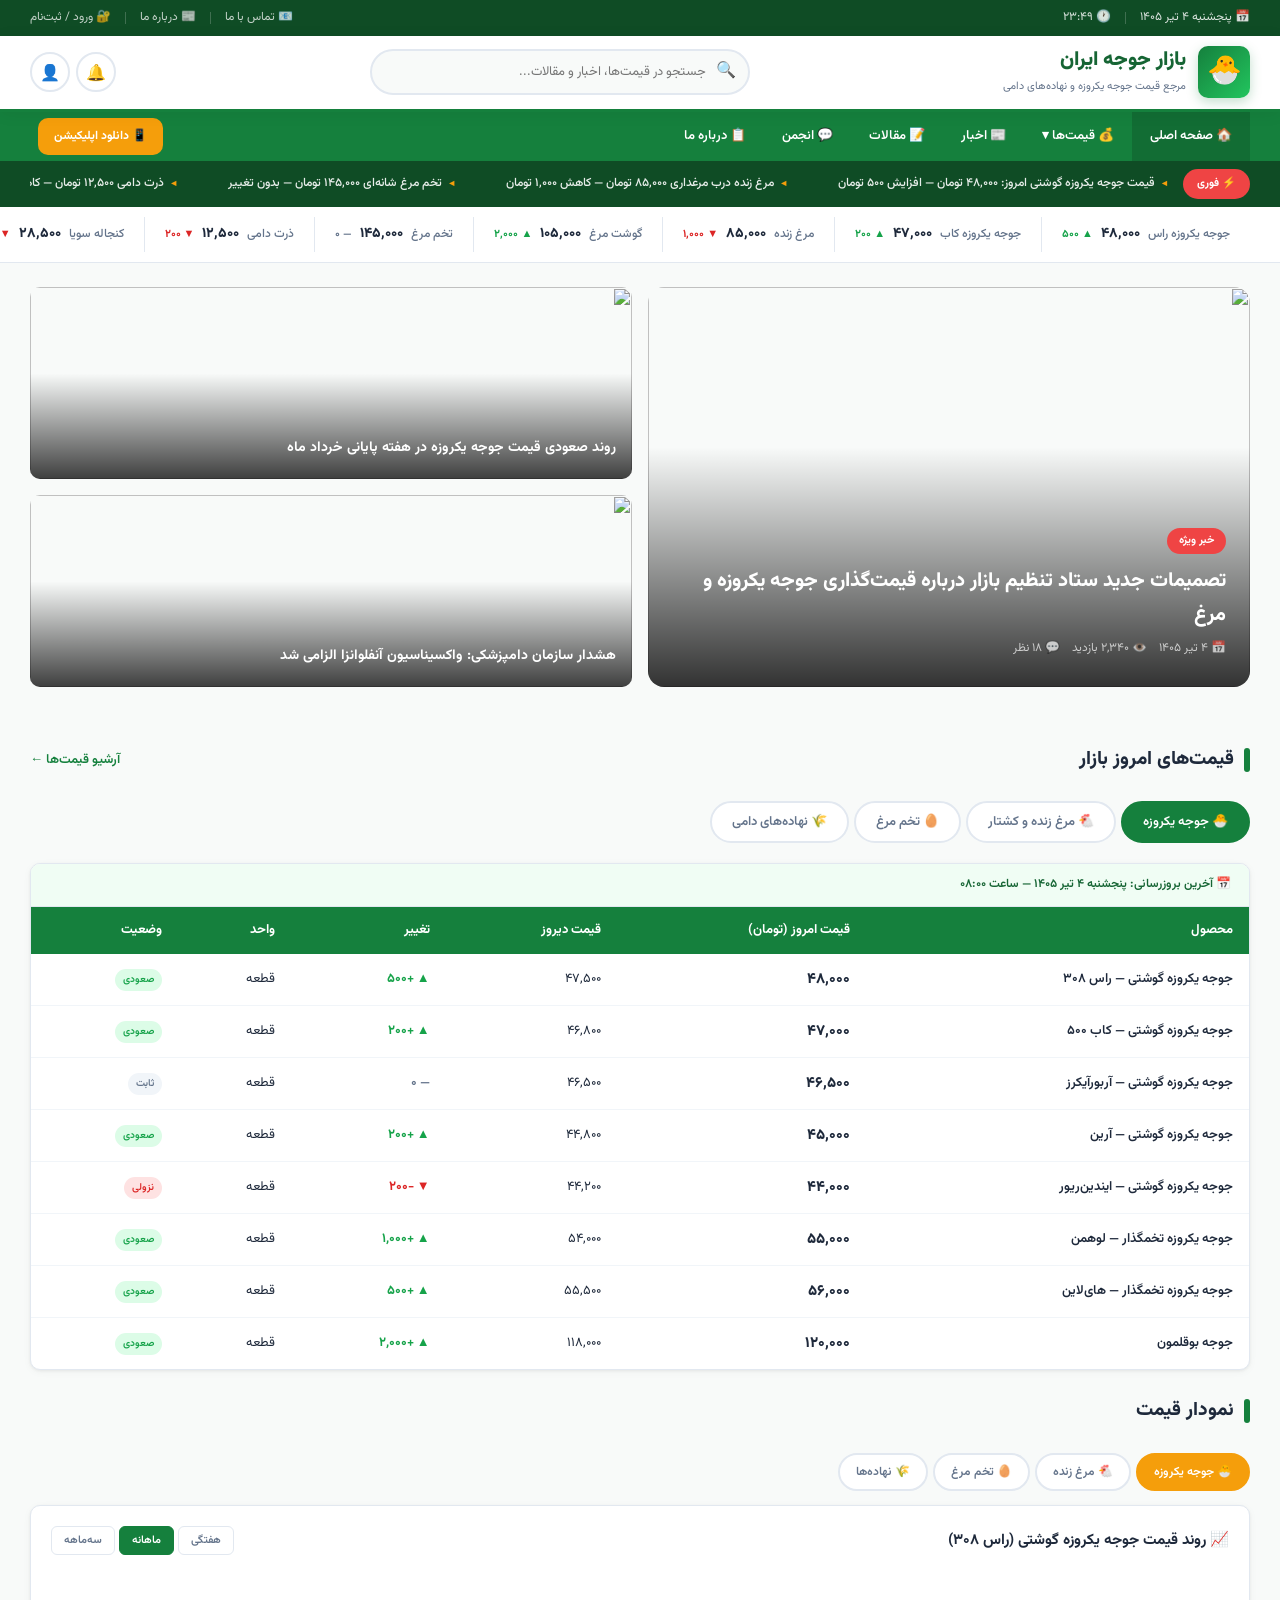
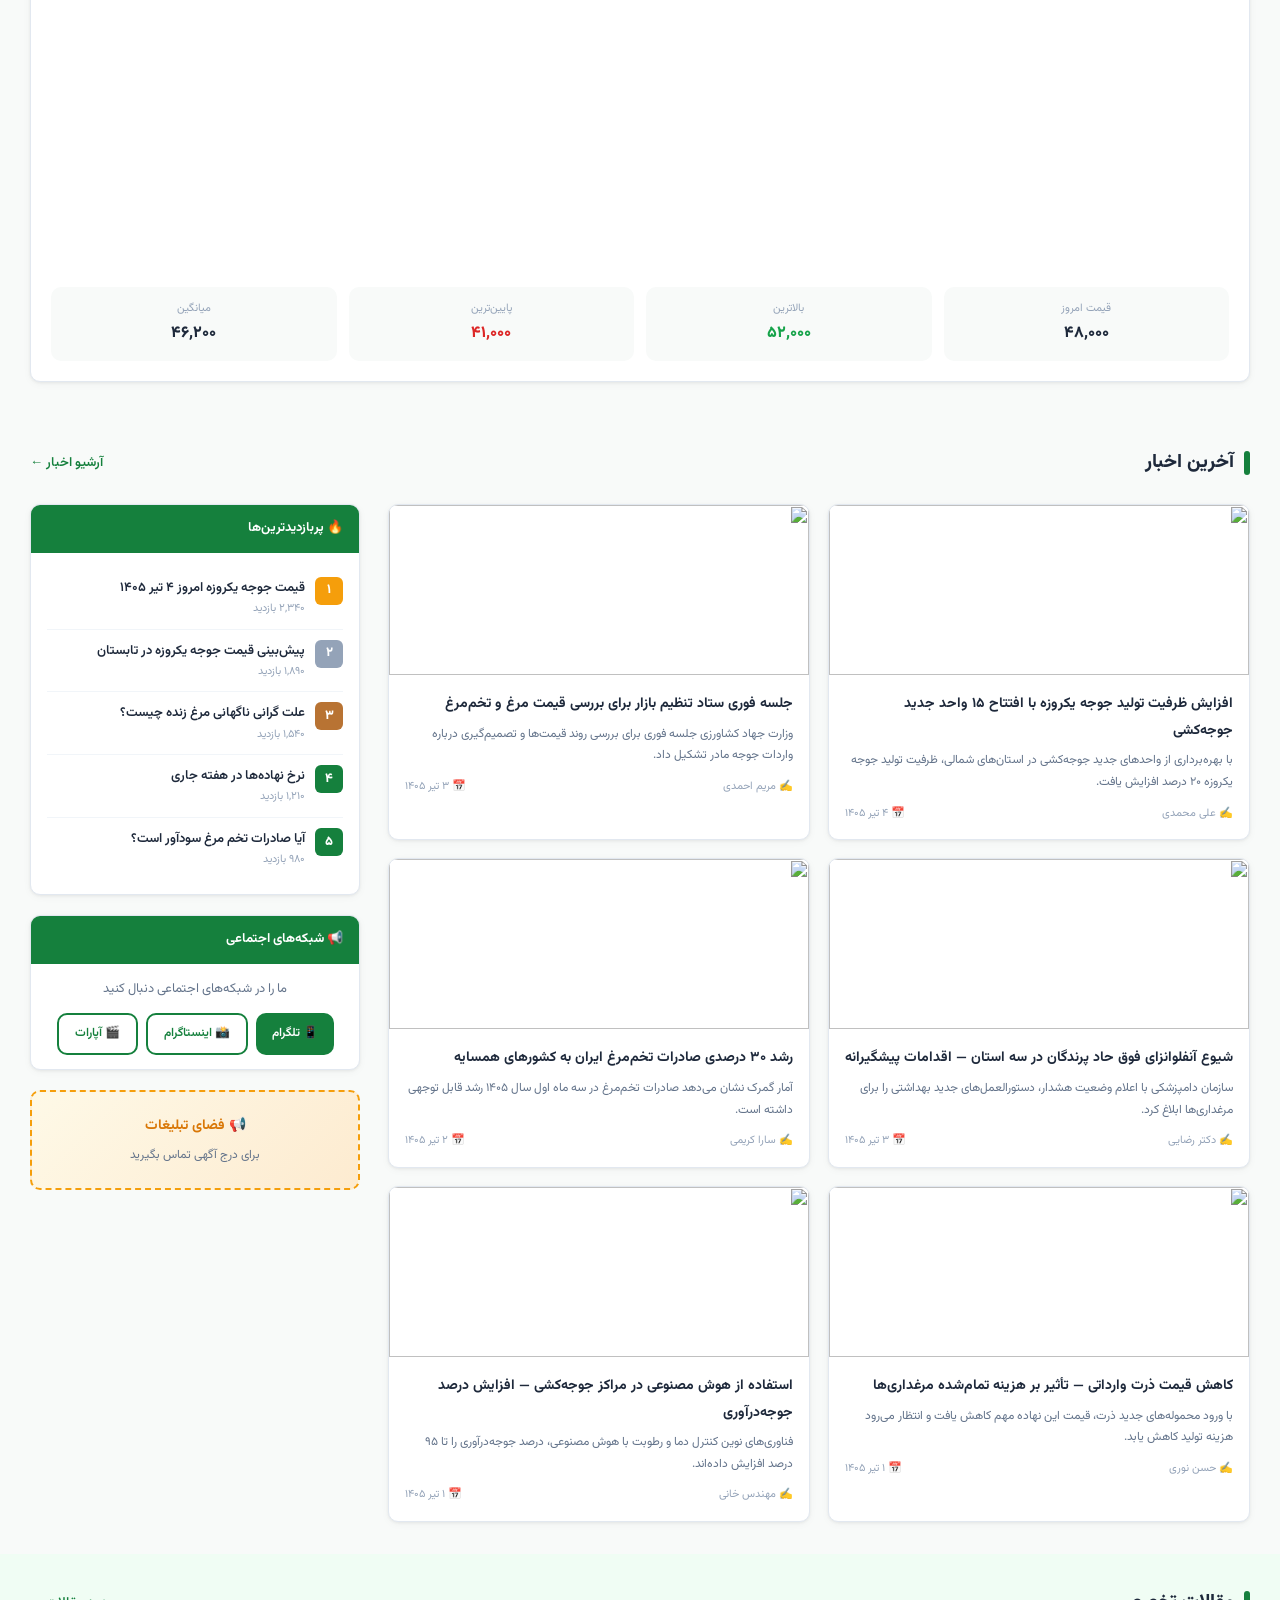
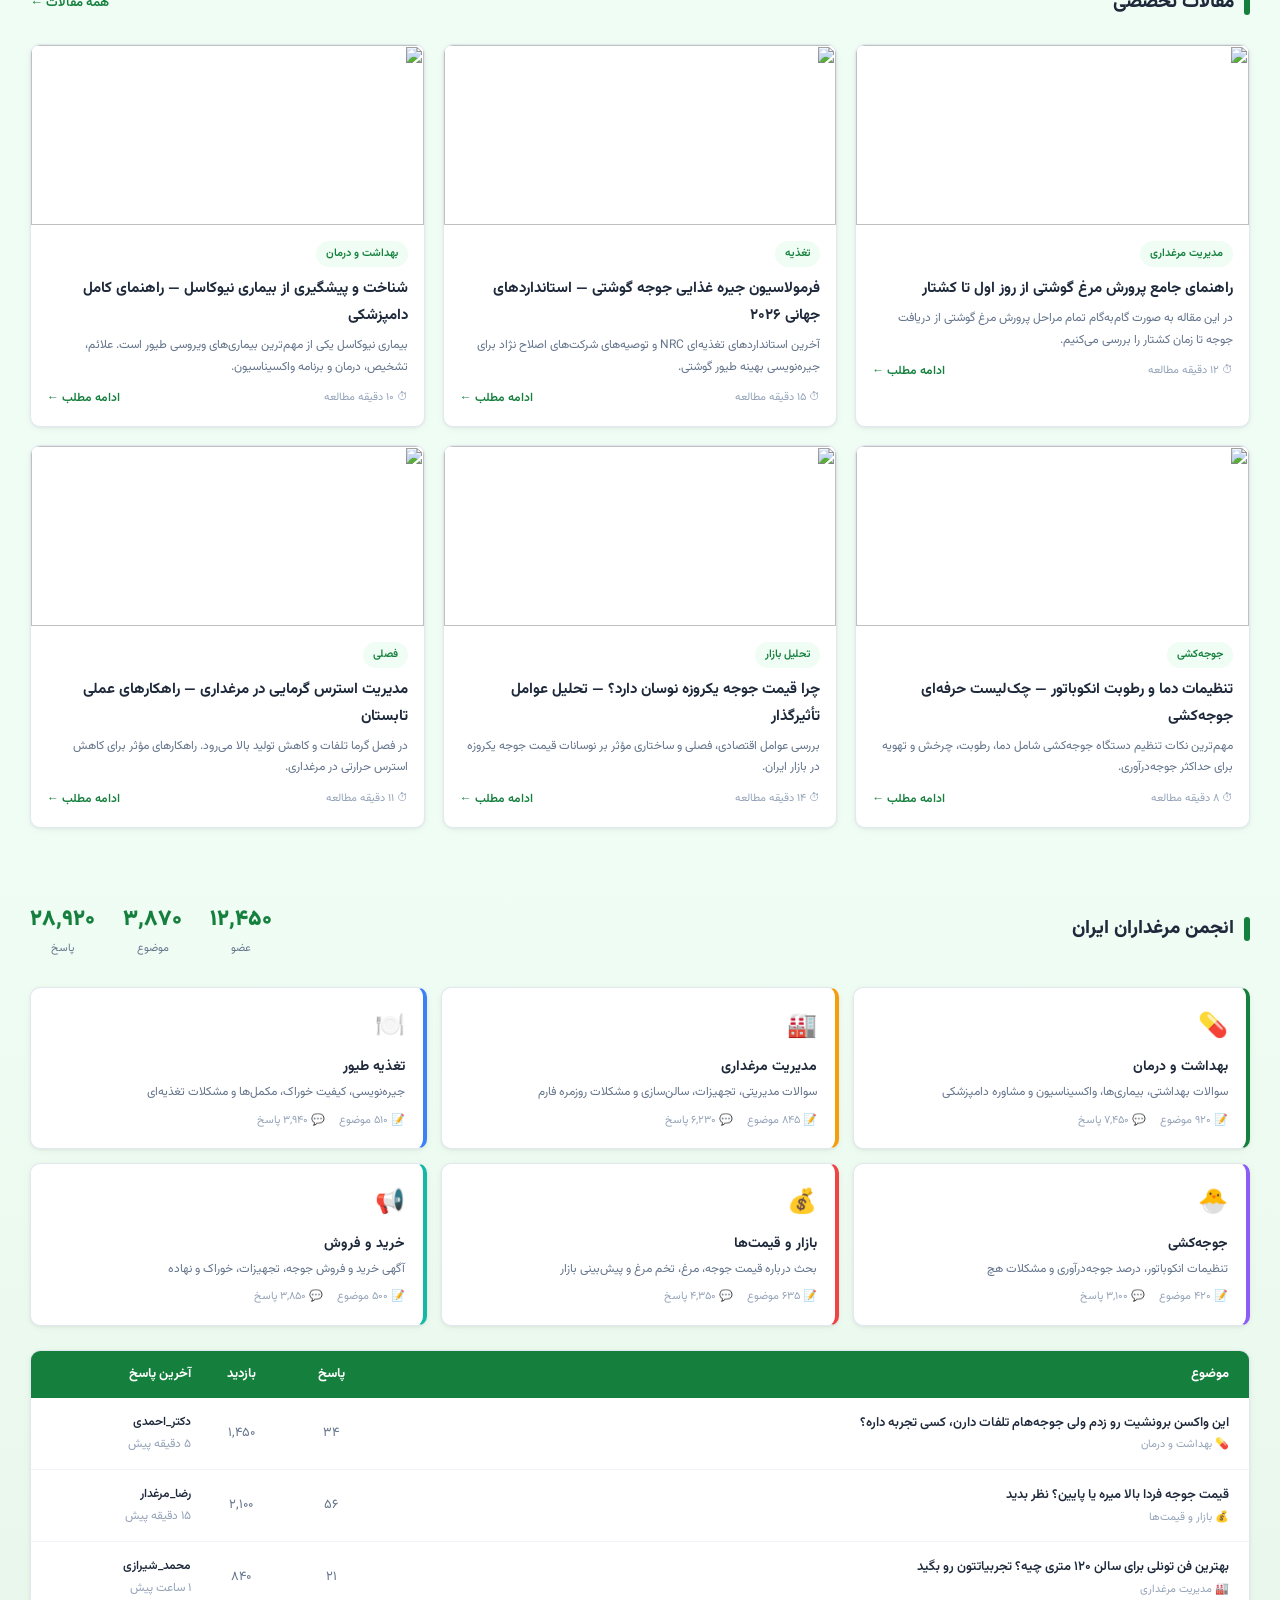
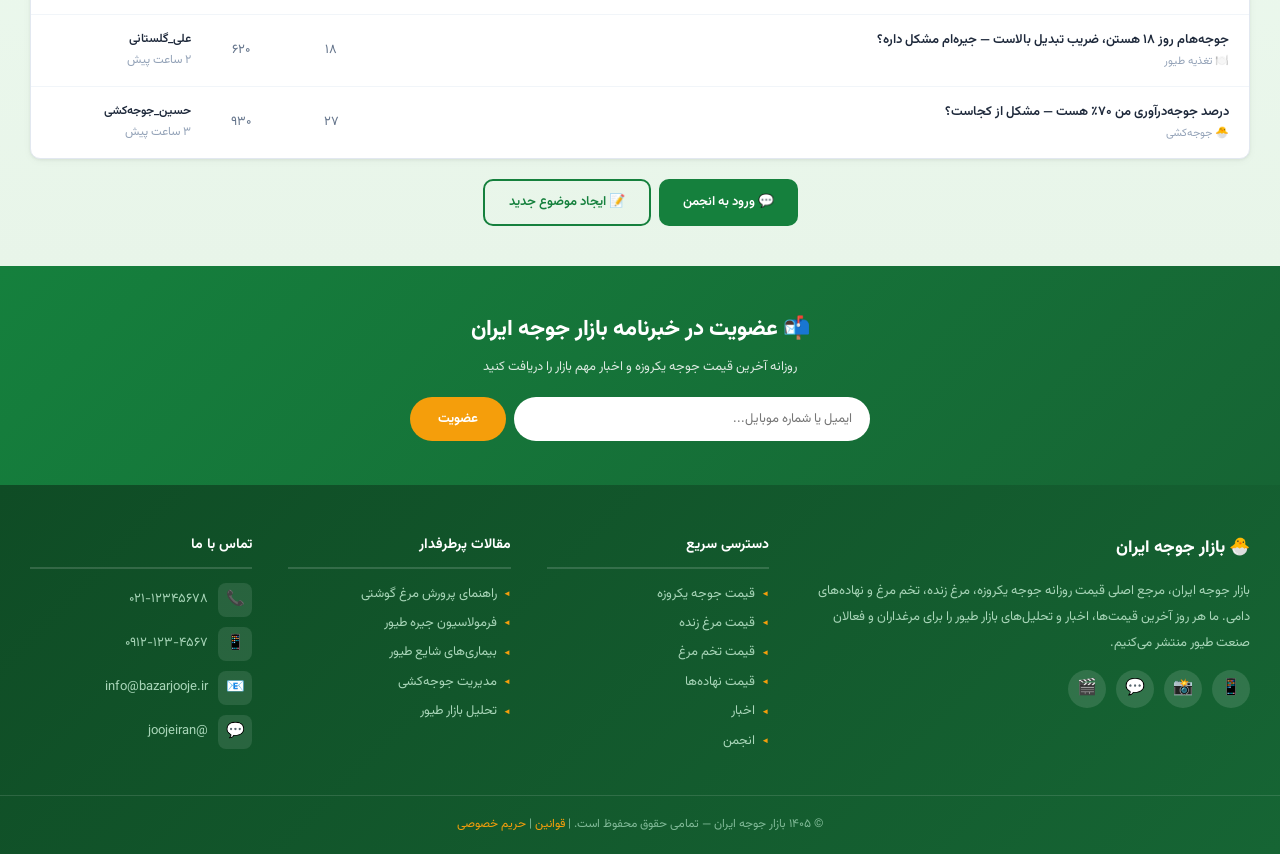
==== commit 3c3654d9: "Add interactive price charts with Chart.js - Price trend charts for all 4 categories (chick, live ch" ====
--- a/index.html
+++ b/index.html
@@ -7,6 +7,7 @@
 <meta name="keywords" content="قیمت جوجه یکروزه, جوجه یکروزه گوشتی, قیمت مرغ زنده, قیمت تخم مرغ, نهاده دامی, مرغداری, بازار جوجه ایران">
 <title>بازار جوجه ایران | مرجع قیمت جوجه یکروزه و نهاده‌های دامی</title>
 <link href="https://fonts.googleapis.com/css2?family=Vazirmatn:wght@300;400;500;600;700;800;900&display=swap" rel="stylesheet">
+<script src="https://cdn.jsdelivr.net/npm/chart.js@4.4.7/dist/chart.umd.min.js"></script>
 <style>
 *{box-sizing:border-box;margin:0;padding:0}
 :root{
@@ -150,6 +151,24 @@
 .p-tab{padding:9px 20px;border-radius:50px;font-size:13px;font-weight:600;cursor:pointer;border:2px solid var(--border);background:#fff;color:var(--text-light);transition:all .2s;white-space:nowrap;font-family:inherit}
 .p-tab.active,.p-tab:hover{background:var(--primary);color:#fff;border-color:var(--primary)}
 .price-box{background:#fff;border-radius:var(--r);box-shadow:var(--shadow);overflow:hidden;border:1px solid var(--border)}
+.chart-section{margin-top:24px}
+.chart-tabs{display:flex;gap:5px;margin-bottom:14px;overflow-x:auto}
+.ch-tab{padding:8px 16px;border-radius:50px;font-size:12px;font-weight:600;cursor:pointer;border:2px solid var(--border);background:#fff;color:var(--text-light);transition:all .2s;white-space:nowrap;font-family:inherit}
+.ch-tab.active,.ch-tab:hover{background:var(--secondary);color:#fff;border-color:var(--secondary)}
+.chart-wrap{background:#fff;border-radius:var(--r);box-shadow:var(--shadow);padding:20px;border:1px solid var(--border)}
+.chart-header{display:flex;align-items:center;justify-content:space-between;margin-bottom:16px;flex-wrap:wrap;gap:8px}
+.chart-header h4{font-size:15px;font-weight:700;color:var(--text)}
+.chart-period{display:flex;gap:4px}
+.cp-btn{padding:5px 12px;border-radius:6px;font-size:11px;font-weight:600;cursor:pointer;border:1px solid var(--border);background:#fff;color:var(--text-light);font-family:inherit;transition:all .15s}
+.cp-btn.active,.cp-btn:hover{background:var(--primary);color:#fff;border-color:var(--primary)}
+.chart-canvas{position:relative;height:300px;width:100%}
+.chart-summary{display:grid;grid-template-columns:repeat(4,1fr);gap:12px;margin-top:16px}
+.cs-item{background:var(--bg);border-radius:var(--r);padding:12px;text-align:center}
+.cs-label{font-size:11px;color:var(--text-muted);margin-bottom:2px}
+.cs-val{font-size:16px;font-weight:800}
+.cs-val.up{color:var(--up)}
+.cs-val.down{color:var(--down)}
+@media(max-width:768px){.chart-summary{grid-template-columns:repeat(2,1fr)}}
 .price-update{background:var(--primary-pale);padding:10px 18px;font-size:12px;color:var(--primary-dark);font-weight:600;display:flex;align-items:center;gap:6px;border-bottom:1px solid var(--border)}
 .ptable{width:100%;border-collapse:collapse}
 .ptable thead{background:var(--primary)}
@@ -485,6 +504,39 @@
         <tbody id="priceBody"></tbody>
       </table>
     </div>
+
+    <!-- PRICE CHARTS -->
+    <div class="chart-section">
+      <div class="section-header" style="margin-top:8px">
+        <div class="section-title"><span class="dot"></span> نمودار قیمت</div>
+      </div>
+      <div class="chart-tabs">
+        <button class="ch-tab active" onclick="switchChart('chick_chart')">🐣 جوجه یکروزه</button>
+        <button class="ch-tab" onclick="switchChart('live_chart')">🐔 مرغ زنده</button>
+        <button class="ch-tab" onclick="switchChart('egg_chart')">🥚 تخم مرغ</button>
+        <button class="ch-tab" onclick="switchChart('feed_chart')">🌾 نهاده‌ها</button>
+      </div>
+      <div class="chart-wrap">
+        <div class="chart-header">
+          <h4 id="chartTitle">📈 روند قیمت جوجه یکروزه گوشتی (راس ۳۰۸)</h4>
+          <div class="chart-period">
+            <button class="cp-btn" onclick="changePeriod('week')">هفتگی</button>
+            <button class="cp-btn active" onclick="changePeriod('month')">ماهانه</button>
+            <button class="cp-btn" onclick="changePeriod('quarter')">سه‌ماهه</button>
+          </div>
+        </div>
+        <div class="chart-canvas">
+          <canvas id="priceChart"></canvas>
+        </div>
+        <div class="chart-summary" id="chartSummary">
+          <div class="cs-item"><div class="cs-label">قیمت امروز</div><div class="cs-val">۴۸,۰۰۰</div></div>
+          <div class="cs-item"><div class="cs-label">بالاترین (ماه)</div><div class="cs-val up">۵۲,۰۰۰</div></div>
+          <div class="cs-item"><div class="cs-label">پایین‌ترین (ماه)</div><div class="cs-val down">۴۱,۰۰۰</div></div>
+          <div class="cs-item"><div class="cs-label">میانگین ماه</div><div class="cs-val">۴۶,۲۰۰</div></div>
+        </div>
+      </div>
+    </div>
+
   </div>
 </section>
 
@@ -885,6 +937,135 @@
 
 switchTab('chick');
 updateTime();
+
+// ===== PRICE CHARTS =====
+const chartData={
+  chick_chart:{
+    title:'📈 روند قیمت جوجه یکروزه گوشتی (راس ۳۰۸)',
+    week:{labels:['شنبه','یکشنبه','دوشنبه','سه‌شنبه','چهارشنبه','پنجشنبه','جمعه'],data:[46500,47000,47200,47500,47500,48000,48000],color:'#16a34a'},
+    month:{labels:['۵ خرداد','۸ خرداد','۱۱ خرداد','۱۴ خرداد','۱۷ خرداد','۲۰ خرداد','۲۳ خرداد','۲۶ خرداد','۲۹ خرداد','۱ تیر','۴ تیر'],data:[41000,42500,44000,45000,46200,47000,47500,48500,52000,47500,48000],color:'#16a34a'},
+    quarter:{labels:['فروردین','اردیبهشت','خرداد هفته۱','خرداد هفته۲','خرداد هفته۳','خرداد هفته۴','تیر هفته۱'],data:[35000,38000,41000,44000,47000,50000,48000],color:'#16a34a'},
+    summary:{today:'۴۸,۰۰۰',high:'۵۲,۰۰۰',low:'۴۱,۰۰۰',avg:'۴۶,۲۰۰'}
+  },
+  live_chart:{
+    title:'📈 روند قیمت مرغ زنده (درب مرغداری)',
+    week:{labels:['شنبه','یکشنبه','دوشنبه','سه‌شنبه','چهارشنبه','پنجشنبه','جمعه'],data:[87000,86500,86000,86000,85500,85000,85000],color:'#dc2626'},
+    month:{labels:['۵ خرداد','۸ خرداد','۱۱ خرداد','۱۴ خرداد','۱۷ خرداد','۲۰ خرداد','۲۳ خرداد','۲۶ خرداد','۲۹ خرداد','۱ تیر','۴ تیر'],data:[82000,83000,85000,88000,90000,89000,87000,86000,86500,86000,85000],color:'#dc2626'},
+    quarter:{labels:['فروردین','اردیبهشت','خرداد هفته۱','خرداد هفته۲','خرداد هفته۳','خرداد هفته۴','تیر هفته۱'],data:[78000,80000,82000,85000,89000,87000,85000],color:'#dc2626'},
+    summary:{today:'۸۵,۰۰۰',high:'۹۰,۰۰۰',low:'۸۲,۰۰۰',avg:'۸۵,۸۰۰'}
+  },
+  egg_chart:{
+    title:'📈 روند قیمت تخم مرغ (شانه‌ای)',
+    week:{labels:['شنبه','یکشنبه','دوشنبه','سه‌شنبه','چهارشنبه','پنجشنبه','جمعه'],data:[143000,144000,145000,145000,145000,145000,145000],color:'#f59e0b'},
+    month:{labels:['۵ خرداد','۸ خرداد','۱۱ خرداد','۱۴ خرداد','۱۷ خرداد','۲۰ خرداد','۲۳ خرداد','۲۶ خرداد','۲۹ خرداد','۱ تیر','۴ تیر'],data:[135000,137000,138000,140000,141000,142000,143000,144000,145000,145000,145000],color:'#f59e0b'},
+    quarter:{labels:['فروردین','اردیبهشت','خرداد هفته۱','خرداد هفته۲','خرداد هفته۳','خرداد هفته۴','تیر هفته۱'],data:[125000,130000,135000,138000,142000,144000,145000],color:'#f59e0b'},
+    summary:{today:'۱۴۵,۰۰۰',high:'۱۴۵,۰۰۰',low:'۱۳۵,۰۰۰',avg:'۱۴۱,۵۰۰'}
+  },
+  feed_chart:{
+    title:'📈 روند قیمت ذرت دامی',
+    week:{labels:['شنبه','یکشنبه','دوشنبه','سه‌شنبه','چهارشنبه','پنجشنبه','جمعه'],data:[13000,12900,12800,12700,12600,12500,12500],color:'#8b5cf6'},
+    month:{labels:['۵ خرداد','۸ خرداد','۱۱ خرداد','۱۴ خرداد','۱۷ خرداد','۲۰ خرداد','۲۳ خرداد','۲۶ خرداد','۲۹ خرداد','۱ تیر','۴ تیر'],data:[14000,13800,13500,13300,13200,13000,12900,12800,12700,12600,12500],color:'#8b5cf6'},
+    quarter:{labels:['فروردین','اردیبهشت','خرداد هفته۱','خرداد هفته۲','خرداد هفته۳','خرداد هفته۴','تیر هفته۱'],data:[15500,15000,14000,13500,13000,12700,12500],color:'#8b5cf6'},
+    summary:{today:'۱۲,۵۰۰',high:'۱۴,۰۰۰',low:'۱۲,۵۰۰',avg:'۱۳,۱۰۰'}
+  }
+};
+
+let currentChart='chick_chart';
+let currentPeriod='month';
+let priceChartInstance=null;
+
+function renderChart(){
+  const d=chartData[currentChart];
+  if(!d)return;
+  const pd=d[currentPeriod];
+  document.getElementById('chartTitle').textContent=d.title;
+  const s=d.summary;
+  document.getElementById('chartSummary').innerHTML=
+    '<div class="cs-item"><div class="cs-label">قیمت امروز</div><div class="cs-val">'+s.today+'</div></div>'+
+    '<div class="cs-item"><div class="cs-label">بالاترین</div><div class="cs-val up">'+s.high+'</div></div>'+
+    '<div class="cs-item"><div class="cs-label">پایین‌ترین</div><div class="cs-val down">'+s.low+'</div></div>'+
+    '<div class="cs-item"><div class="cs-label">میانگین</div><div class="cs-val">'+s.avg+'</div></div>';
+
+  if(priceChartInstance)priceChartInstance.destroy();
+  const ctx=document.getElementById('priceChart').getContext('2d');
+  const gradient=ctx.createLinearGradient(0,0,0,280);
+  gradient.addColorStop(0,pd.color+'40');
+  gradient.addColorStop(1,pd.color+'05');
+
+  priceChartInstance=new Chart(ctx,{
+    type:'line',
+    data:{
+      labels:pd.labels,
+      datasets:[{
+        label:'قیمت (تومان)',
+        data:pd.data,
+        borderColor:pd.color,
+        backgroundColor:gradient,
+        borderWidth:3,
+        pointBackgroundColor:pd.color,
+        pointBorderColor:'#fff',
+        pointBorderWidth:2,
+        pointRadius:5,
+        pointHoverRadius:8,
+        fill:true,
+        tension:0.35
+      }]
+    },
+    options:{
+      responsive:true,
+      maintainAspectRatio:false,
+      plugins:{
+        legend:{display:false},
+        tooltip:{
+          backgroundColor:'#1e293b',
+          titleFont:{family:'Vazirmatn',size:12},
+          bodyFont:{family:'Vazirmatn',size:13,weight:'bold'},
+          padding:12,
+          cornerRadius:8,
+          callbacks:{
+            label:function(ctx){return ctx.parsed.y.toLocaleString('fa-IR')+' تومان'}
+          }
+        }
+      },
+      scales:{
+        x:{
+          grid:{display:false},
+          ticks:{font:{family:'Vazirmatn',size:11},color:'#94a3b8'}
+        },
+        y:{
+          grid:{color:'#f1f5f9'},
+          ticks:{
+            font:{family:'Vazirmatn',size:11},color:'#94a3b8',
+            callback:function(v){return (v/1000).toLocaleString('fa-IR')+'k'}
+          }
+        }
+      },
+      interaction:{intersect:false,mode:'index'}
+    }
+  });
+}
+
+function switchChart(chart){
+  currentChart=chart;
+  document.querySelectorAll('.ch-tab').forEach((t,i)=>{
+    const tabs=['chick_chart','live_chart','egg_chart','feed_chart'];
+    t.classList.toggle('active',tabs[i]===chart);
+  });
+  renderChart();
+}
+
+function changePeriod(p){
+  currentPeriod=p;
+  document.querySelectorAll('.cp-btn').forEach(b=>{
+    b.classList.toggle('active',b.textContent.includes(p==='week'?'هفتگی':p==='month'?'ماهانه':'سه‌ماهه'));
+  });
+  renderChart();
+}
+
+renderChart();
+
+switchTab('chick');
+updateTime();
 </script>
 </body>
 </html>
